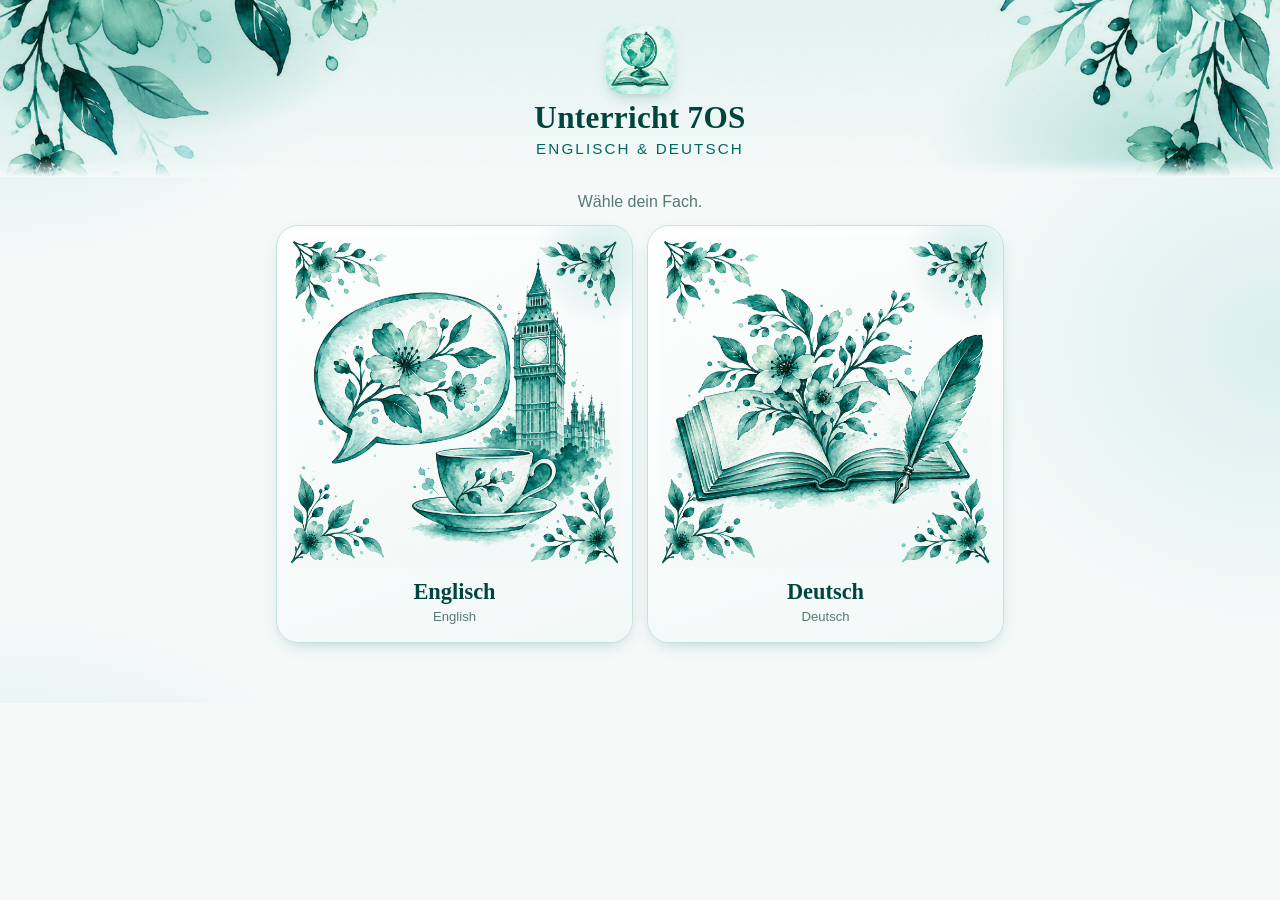
==== index.html @ 18c7cb32 "Add files via upload" ====
<!DOCTYPE html>
<html lang="de">
<head>
<meta charset="UTF-8">
<meta name="viewport" content="width=device-width, initial-scale=1, viewport-fit=cover">
<title>Unterricht 7OS</title>
<meta name="theme-color" content="#008E80">
<meta name="description" content="Unterrichtsmaterial für Englisch und Deutsch, Klasse 7 OS">
<meta name="apple-mobile-web-app-capable" content="yes">
<meta name="mobile-web-app-capable" content="yes">
<meta name="apple-mobile-web-app-title" content="Unterricht 7OS">
<meta name="apple-mobile-web-app-status-bar-style" content="default">
<link rel="manifest" href="manifest.json">
<link rel="icon" type="image/png" href="icons/favicon.png">
<link rel="apple-touch-icon" href="icons/apple-touch-icon.png">
<style>
:root{
  --accent:#00967C;
  --accent-dark:#01684f;
  --accent-deep:#014538;
  --accent-mid:#4fae95;
  --accent-light:#d7f0ea;
  --accent-pale:#eef8f4;
  --neutral:#5c6b66;
  --neutral-light:#e7ede9;
  --bg:#f7faf8;
  --card:#eef7f3;
  --card2:#e4f0ec;
  --ink:#1c2a26;
  --ink-soft:#5f7871;
  --good:#01684f;
  --border:#cfe6dc;
  --radius:14px;
  box-sizing:border-box;
  padding-top:env(safe-area-inset-top,0px);
  padding-bottom:env(safe-area-inset-bottom,0px);
}
*{box-sizing:border-box;}
html{scroll-padding-top:env(safe-area-inset-top,0px);}
body{
  margin:0;
  font-family:-apple-system,BlinkMacSystemFont,"Segoe UI",Roboto,Helvetica,Arial,sans-serif;
  background:var(--bg);
  color:var(--ink);
  min-height:100%;
}
header{
  padding:22px 18px 14px;
  text-align:center;
  border-bottom:1px solid var(--border);
}
header .headicon{margin-bottom:6px;}
header h1{
  margin:0 0 4px;
  font-size:1.5rem;
  letter-spacing:-0.01em;
  color:var(--accent-deep);
}
header p{
  margin:0;
  color:var(--ink-soft);
  font-size:0.92rem;
}
nav.tabs{
  display:flex;
  flex-wrap:wrap;
  gap:6px;
  padding:12px 14px;
  border-bottom:1px solid var(--border);
}
.tab-row-break{flex-basis:100%; height:10px;}
nav.tabs button{
  flex:0 0 auto;
  display:flex;
  align-items:center;
  gap:6px;
  border:1px solid var(--border);
  background:var(--card2);
  color:var(--ink);
  padding:8px 14px;
  border-radius:999px;
  font-size:0.85rem;
  font-weight:600;
  cursor:pointer;
  white-space:nowrap;
  transition:background .15s, color .15s;
}
nav.tabs button svg{stroke:var(--accent-dark); width:16px; height:16px; flex:0 0 auto;}
nav.tabs button.active{
  background:var(--accent);
  border-color:var(--accent);
  color:#fff;
}
nav.tabs button.active svg{stroke:#fff;}
main{
  max-width:760px;
  margin:0 auto;
  padding:20px 16px 60px;
}
section.panel{display:none;}
section.panel.active{display:block; animation:fade .25s ease;}
@keyframes fade{from{opacity:0; transform:translateY(4px);} to{opacity:1; transform:none;}}
.panel-head{display:flex; align-items:center; gap:10px; margin-bottom:4px;}
.panel-head svg{width:26px; height:26px; stroke:var(--accent); flex:0 0 auto;}
.panel-head img{width:38px; height:38px; object-fit:contain; flex:0 0 auto;}
h2.panel-title{
  font-size:1.2rem;
  margin:0;
  color:var(--accent-deep);
}
p.panel-sub{
  margin:6px 0 18px;
  color:var(--ink-soft);
  font-size:0.92rem;
}
.card{
  background:var(--card);
  border:1px solid var(--border);
  border-radius:var(--radius);
  padding:16px;
  margin-bottom:14px;
}

/* ---- Formeltrainer ---- */
.subtabs{display:flex; gap:8px; margin-bottom:16px;}
.subtabs button{
  flex:1;
  padding:10px;
  border-radius:10px;
  border:1px solid var(--border);
  background:var(--card2);
  color:var(--ink);
  font-weight:600;
  font-size:0.88rem;
  cursor:pointer;
}
.subtabs button.active{background:var(--accent-dark); border-color:var(--accent-dark); color:#fff;}
.formula-hidden{display:none;}
.step{margin-bottom:14px;}
.step label.step-label{
  display:block;
  font-weight:700;
  font-size:0.85rem;
  color:var(--accent-dark);
  margin-bottom:6px;
}
.step select, .step input[type=text]{
  width:100%;
  padding:10px;
  border-radius:8px;
  border:1px solid var(--border);
  background:var(--bg);
  color:var(--ink);
  font-size:0.92rem;
  margin-bottom:6px;
}
.preview{
  background:var(--accent-light);
  border:1px dashed var(--accent-mid);
  border-radius:10px;
  padding:14px;
  font-size:0.98rem;
  line-height:1.5;
  min-height:60px;
  color:var(--accent-deep);
}
.preview em{color:var(--ink-soft); font-style:italic;}
button.reset{
  margin-top:10px;
  padding:9px 16px;
  border-radius:8px;
  border:none;
  background:var(--accent);
  color:#fff;
  font-weight:600;
  cursor:pointer;
  font-size:0.85rem;
}

/* ---- Chat Simulator ---- */
.phone{
  background:var(--card2);
  border:1px solid var(--border);
  border-radius:16px;
  padding:12px;
  margin-bottom:18px;
}
.phone-title{font-weight:700; font-size:0.9rem; margin-bottom:10px; color:var(--accent-dark);}
.msg-row{display:flex; margin-bottom:8px;}
.msg-row.mine{justify-content:flex-end;}
.bubble{
  max-width:80%;
  padding:9px 12px;
  border-radius:14px;
  background:var(--bg);
  border:1px solid var(--border);
  font-size:0.85rem;
  cursor:pointer;
  position:relative;
  line-height:1.4;
}
.msg-row.mine .bubble{background:var(--accent-light); border-color:var(--accent-mid);}
.bubble .who{display:block; font-weight:700; font-size:0.75rem; margin-bottom:2px; color:var(--ink-soft);}
.bubble.flagged{border-color:var(--neutral); border-style:dashed;}
.bubble.flagged-good{border-color:var(--accent); border-width:2px;}
.tag-reveal{
  display:none;
  margin-top:6px;
  font-size:0.8rem;
  border-radius:8px;
  padding:8px 10px;
}
.tag-reveal.show{display:block;}
.tag-reveal.bad{background:var(--neutral-light); color:var(--neutral);}
.tag-reveal.good{background:var(--accent-pale); color:var(--accent-dark);}

/* ---- Streitfragen Checker ---- */
.sf-item{
  background:var(--card);
  border:1px solid var(--border);
  border-radius:10px;
  padding:12px 14px;
  margin-bottom:10px;
}
.sf-q{font-size:0.95rem; margin-bottom:8px;}
.sf-btns{display:flex; gap:8px;}
.sf-btns button{
  flex:1;
  padding:8px;
  border-radius:8px;
  border:1px solid var(--border);
  background:var(--card2);
  color:var(--ink);
  font-weight:700;
  font-size:0.88rem;
  cursor:pointer;
}
.sf-btns button.correct-good{background:var(--accent); color:#fff; border-color:var(--accent); font-weight:800;}
.sf-btns button.correct-bad{background:var(--accent-dark); color:#fff; border-color:var(--accent-dark); font-weight:800;}
.sf-explain{
  display:none;
  margin-top:8px;
  font-size:0.85rem;
  color:var(--ink-soft);
  border-top:1px dashed var(--border);
  padding-top:8px;
}
.sf-explain.show{display:block;}

/* ---- Sortierspiel ---- */
.pool{display:flex; flex-wrap:wrap; gap:8px; margin-bottom:16px;}
.chip{
  background:var(--card2);
  border:1px solid var(--border);
  border-radius:10px;
  padding:8px 12px;
  font-size:0.82rem;
  cursor:pointer;
  transition:transform .1s;
}
.chip:active{transform:scale(0.97);}
.chip.picked{outline:2px solid var(--accent);}
.bins{display:flex; gap:10px;}
.bin{
  flex:1;
  min-height:180px;
  border:2px dashed var(--border);
  border-radius:12px;
  padding:10px;
}
.bin h3{margin:0 0 8px; font-size:0.9rem; display:flex; align-items:center; gap:6px;}
.bin h3 svg{width:16px; height:16px;}
.bin.do{border-color:var(--accent);}
.bin.do h3 svg{stroke:var(--accent);}
.bin.dont{border-color:var(--neutral);}
.bin.t1{border-color:var(--accent);}
.bin.t1 h3 svg{stroke:var(--accent);}
.bin.t2{border-color:var(--accent-dark);}
.bin.t2 h3 svg{stroke:var(--accent-dark);}
.bin.dont h3 svg{stroke:var(--neutral);}
.bin .chip{width:100%; margin-bottom:6px; cursor:default;}
.bin .chip.right{background:var(--accent-pale); border-color:var(--accent);}
.bin .chip.wrong{background:var(--neutral-light); border-color:var(--neutral);}
.score{margin-top:14px; font-size:0.85rem; color:var(--ink-soft); text-align:center;}

/* ---- Selbstcheck ---- */
.check-item{
  display:flex;
  align-items:flex-start;
  gap:10px;
  background:var(--card);
  border:1px solid var(--border);
  border-radius:10px;
  padding:12px 14px;
  margin-bottom:8px;
  cursor:pointer;
}
.check-item input{margin-top:3px; width:18px; height:18px; accent-color:var(--accent);}
.check-item span{font-size:0.92rem;}

/* ---- Selbstcheck 3-stufig ---- */
.check3-item{
  background:var(--card);
  border:1px solid var(--border);
  border-radius:10px;
  padding:12px 14px;
  margin-bottom:10px;
}
.check3-text{font-size:0.9rem; margin-bottom:9px; line-height:1.4;}
.check3-btns{display:flex; gap:6px;}
.check3-btns button{
  flex:1;
  padding:8px 4px;
  border-radius:8px;
  border:1px solid var(--border);
  background:var(--card2);
  font-size:0.76rem;
  font-weight:600;
  cursor:pointer;
  color:var(--ink-soft);
}
.check3-btns button.sel-ja{background:var(--accent); border-color:var(--accent); color:#fff;}
.check3-btns button.sel-bisschen{background:var(--accent-mid); border-color:var(--accent-mid); color:#fff;}
.check3-btns button.sel-nein{background:var(--neutral); border-color:var(--neutral); color:#fff;}
.check3-reflect{margin-top:16px;}
.check3-reflect label{display:block; font-size:0.85rem; font-weight:600; color:var(--accent-dark); margin-bottom:6px;}
.check3-reflect textarea{
  width:100%; min-height:70px; padding:10px; border-radius:8px;
  border:1px solid var(--border); background:var(--bg); color:var(--ink);
  font-size:0.9rem; font-family:inherit; resize:vertical; margin-bottom:14px;
}

/* ---- Beispielthemen ---- */
.theme-item{
  display:flex;
  align-items:flex-start;
  gap:10px;
  background:var(--card);
  border:1px solid var(--border);
  border-radius:10px;
  padding:12px 14px;
  margin-bottom:10px;
}
.theme-num{
  flex:0 0 auto;
  width:26px; height:26px;
  border-radius:50%;
  background:var(--accent);
  color:#fff;
  font-size:0.8rem;
  font-weight:700;
  display:flex; align-items:center; justify-content:center;
}
.theme-text{font-size:0.92rem; line-height:1.4; padding-top:3px;}

/* ---- Hilfe beim Schreiben (Plan-Poster) ---- */
.plan-hero{
  width:100%;
  border-radius:12px;
  margin-bottom:18px;
  display:block;
}
.planstep-item{
  display:flex;
  align-items:flex-start;
  gap:12px;
  background:var(--card);
  border:1px solid var(--border);
  border-radius:10px;
  padding:12px 14px;
  margin-bottom:10px;
}
.planstep-num{
  flex:0 0 auto;
  width:30px; height:30px;
  border-radius:50%;
  background:var(--accent);
  color:#fff;
  font-size:0.9rem;
  font-weight:700;
  display:flex; align-items:center; justify-content:center;
}
.planstep-body h4{margin:0 0 3px; font-size:0.95rem; color:var(--accent-deep);}
.planstep-body p{margin:0; font-size:0.86rem; color:var(--ink-soft); line-height:1.4;}
.progressbar{
  height:8px;
  border-radius:5px;
  background:var(--border);
  overflow:hidden;
  margin:14px 0 6px;
}
.progressbar-fill{height:100%; background:var(--accent); width:0%; transition:width .2s;}
.progress-label{font-size:0.8rem; color:var(--ink-soft); text-align:center;}

/* ---- Startseite / Inhaltsverzeichnis ---- */
.start-grid{
  display:grid;
  grid-template-columns:1fr 1fr;
  gap:12px;
}
@media (max-width:420px){ .start-grid{grid-template-columns:1fr;} }
.start-card{
  background:var(--card);
  border:1px solid var(--border);
  border-radius:var(--radius);
  padding:18px 14px;
  text-align:center;
  cursor:pointer;
  transition:transform .12s, border-color .12s;
}
.start-card:active{transform:scale(0.97);}
.start-card:hover{border-color:var(--accent-mid);}
.start-card .icon-slot{
  width:56px;
  height:56px;
  margin:0 auto 10px;
  display:flex;
  align-items:center;
  justify-content:center;
}
.start-card .icon-slot svg{width:100%; height:100%; stroke:var(--accent-dark);}
.start-card .icon-slot img{width:100%; height:100%; object-fit:contain;}
.start-card h3{margin:0 0 4px; font-size:0.95rem; color:var(--accent-deep);}
.start-card p{margin:0; font-size:0.78rem; color:var(--ink-soft); line-height:1.35;}
.back-link{
  display:inline-flex;
  align-items:center;
  gap:5px;
  font-size:0.8rem;
  color:var(--ink-soft);
  background:none;
  border:none;
  cursor:pointer;
  padding:0 0 14px;
}
.back-link svg{width:14px; height:14px; stroke:var(--ink-soft);}

/* ---- Schritt für Schritt ---- */
.step-progress{
  display:flex;
  align-items:center;
  gap:10px;
  margin-bottom:16px;
}
.step-progress .bar{flex:1; height:8px; border-radius:5px; background:var(--border); overflow:hidden;}
.step-progress .bar-fill{height:100%; background:var(--accent); transition:width .2s;}
.step-progress .label{font-size:0.78rem; color:var(--ink-soft); white-space:nowrap;}
.step-card{
  background:var(--card);
  border:1px solid var(--border);
  border-radius:var(--radius);
  padding:18px 16px;
  margin-bottom:16px;
  min-height:120px;
}
.step-card h3{margin:0 0 10px; font-size:1.05rem; color:var(--accent-deep);}
.step-card .body-text{font-size:0.95rem; line-height:1.55;}
.step-card ul.rule-list{margin:0; padding-left:20px;}
.step-card ul.rule-list li{margin-bottom:6px; font-size:0.92rem;}
.step-card .reflect-q{margin-bottom:10px; font-size:0.9rem; color:var(--ink-soft);}
.step-card textarea{
  width:100%;
  min-height:90px;
  padding:10px;
  border-radius:8px;
  border:1px solid var(--border);
  background:var(--bg);
  color:var(--ink);
  font-size:0.92rem;
  font-family:inherit;
  resize:vertical;
  margin-top:6px;
}
.step-card .starters{
  display:flex; flex-wrap:wrap; gap:6px; margin:8px 0;
}
.step-card .starters span{
  background:var(--card2);
  border:1px solid var(--border);
  border-radius:8px;
  padding:5px 9px;
  font-size:0.78rem;
  color:var(--ink-soft);
}
.help-btn{
  display:inline-flex; align-items:center; gap:5px;
  margin-top:10px;
  padding:7px 12px;
  border-radius:8px;
  border:1px solid var(--accent-mid);
  background:var(--accent-pale);
  color:var(--accent-dark);
  font-weight:600;
  font-size:0.8rem;
  cursor:pointer;
}
.help-btn svg{width:14px; height:14px; stroke:var(--accent-dark);}
.help-box{
  display:none;
  margin-top:10px;
  background:var(--accent-light);
  border-radius:8px;
  padding:10px 12px;
  font-size:0.85rem;
  line-height:1.5;
}
.help-box.show{display:block;}
.help-box .ex{font-style:italic; color:var(--accent-deep); margin-top:6px;}
.checklist-step label{
  display:flex; align-items:center; gap:8px;
  font-size:0.9rem; margin-bottom:8px; cursor:pointer;
}
.checklist-step input{width:17px; height:17px; accent-color:var(--accent);}
.step-nav{display:flex; gap:10px;}
.postit-wrap{display:flex; justify-content:center; margin:18px 0 22px;}
.postit{
  position:relative;
  width:min(300px, 85%);
  aspect-ratio:1/1;
  background:url('img/legacy/postit.webp') center/contain no-repeat;
  padding:22% 22% 24% 14%;
  box-sizing:border-box;
  display:flex;
  flex-direction:column;
  justify-content:center;
  align-items:center;
  text-align:center;
  gap:18px;
}
.postit .ka-item + .ka-item{padding-top:14px; border-top:1px solid rgba(1,69,56,0.18);}
.postit .ka-date{display:block; font-weight:800; font-size:1.02rem; color:#014538; letter-spacing:0.2px;}
.postit .ka-topic{display:block; font-size:0.92rem; color:#1c2a26; margin-top:3px;}
.ka-btn{
  display:block;
  width:100%;
  padding:13px;
  border-radius:10px;
  border:1px solid var(--accent);
  background:var(--accent);
  color:#fff;
  font-weight:700;
  font-size:0.95rem;
  cursor:pointer;
  font-family:inherit;
}
.ka-btn:hover{opacity:0.92;}
.step-nav button{
  flex:1;
  padding:11px;
  border-radius:10px;
  border:1px solid var(--border);
  background:var(--card2);
  font-weight:600;
  font-size:0.88rem;
  cursor:pointer;
}
.step-nav button.primary{background:var(--accent); border-color:var(--accent); color:#fff;}
.step-nav button:disabled{opacity:0.4; cursor:default;}
.worksheet-summary{
  background:var(--accent-pale);
  border:1px dashed var(--accent-mid);
  border-radius:10px;
  padding:14px;
  font-size:0.92rem;
  line-height:1.6;
  margin-bottom:8px;
}
.worksheet-summary .ws-label{font-weight:700; color:var(--accent-dark); font-size:0.78rem; display:block; margin:10px 0 2px;}
.worksheet-summary .ws-label:first-child{margin-top:0;}

/* ---- Konnektoren-Übung ---- */
.conn-item{
  background:var(--card2);
  border:1px solid var(--border);
  border-radius:10px;
  padding:12px 14px;
  margin-bottom:10px;
}
.conn-sentence{font-size:0.92rem; margin-bottom:8px; line-height:1.5;}
.conn-gap{
  display:inline-block;
  min-width:36px;
  border-bottom:2px solid var(--accent-mid);
  text-align:center;
  color:var(--ink-soft);
}
.conn-options{display:flex; gap:8px; flex-wrap:wrap;}
.conn-options button{
  padding:7px 12px;
  border-radius:8px;
  border:1px solid var(--border);
  background:var(--bg);
  color:var(--ink);
  font-weight:700;
  font-size:0.88rem;
  cursor:pointer;
}
.conn-options button.correct{background:var(--accent); border-color:var(--accent); color:#fff; font-weight:800;}
.conn-options button.wrong{background:var(--accent-dark); border-color:var(--accent-dark); color:#fff; font-weight:800;}

/* ---- Kommasetzungs-Übung ---- */
.comma-item{
  background:var(--card2);
  border:1px solid var(--border);
  border-radius:10px;
  padding:12px 14px;
  margin-bottom:10px;
}
.comma-sentence{font-size:0.94rem; line-height:2;}
.comma-gap{
  display:inline-block;
  width:22px;
  height:22px;
  line-height:20px;
  border-radius:50%;
  border:1px solid var(--accent-mid);
  background:var(--bg);
  color:var(--accent-mid);
  font-size:0.75rem;
  cursor:pointer;
  margin:0 2px;
}
.comma-gap.correct{background:var(--accent); border-color:var(--accent); color:#fff; font-weight:700;}
.comma-gap.wrong{background:var(--neutral-light); border-color:var(--neutral); color:var(--neutral);}

/* ---- Deko-Bilder ---- */
.header-floral{
  position:absolute;
  top:-6px;
  right:-6px;
  width:100px;
  height:auto;
  opacity:0.9;
  pointer-events:none;
}
header{position:relative; overflow:visible;}
.corner-floral{
  position:absolute;
  width:85px;
  height:auto;
  opacity:0.85;
  pointer-events:none;
  z-index:0;
}
.corner-floral.bl{bottom:-10px; left:-10px;}
#start{position:relative;}
.flourish-center{
  display:block;
  width:110px;
  height:auto;
  margin:14px auto 4px;
  opacity:0.9;
}
.step-image{
  display:block;
  max-width:100%;
  width:auto;
  max-height:220px;
  margin:10px auto 14px;
  border-radius:8px;
}

/* ================= Aquarell-Design (Schulfarbe #008E80) ================= */
:root{
  --accent:#008E80; --accent-dark:#00695F; --accent-deep:#00443E; --accent-mid:#4DB3A8;
  --accent-light:#CFEBE7; --accent-pale:#EDF7F5; --neutral:#5a706b; --neutral-light:#e3eeeb;
  --bg:#F5FAF9; --card:#EDF7F5; --card2:#E2F1EE; --ink:#1B2B28; --ink-soft:#587873; --border:#C5E3DE;
  --good:#00695F; --radius:18px;
  --serif:"Iowan Old Style","Palatino Linotype",Palatino,"Book Antiqua",Georgia,serif;
}
html{background:var(--bg);}
body{
  background:
    radial-gradient(520px 380px at 0% 0%, rgba(0,142,128,.16), transparent 70%),
    radial-gradient(480px 420px at 100% 38%, rgba(77,179,168,.16), transparent 70%),
    radial-gradient(560px 420px at 0% 100%, rgba(0,142,128,.14), transparent 70%),
    var(--bg);
  background-attachment:fixed;
  -webkit-tap-highlight-color:transparent;
}
h1,h2.panel-title,.start-card h3,.tile h3,.section-label{font-family:var(--serif);}

/* ---- Kopf ---- */
header.site-head{
  position:relative; overflow:hidden; cursor:pointer; text-align:center;
  padding:calc(26px + env(safe-area-inset-top,0px)) 18px 20px; border-bottom:none;
  background:
    radial-gradient(300px 150px at 12% 20%, rgba(0,142,128,.30), transparent 70%),
    radial-gradient(320px 170px at 90% 80%, rgba(77,179,168,.32), transparent 70%),
    linear-gradient(180deg,#e3f3f0,rgba(245,250,249,0));
}
header.site-head::after{ /* weicher Aquarell-Auslauf */
  content:""; position:absolute; left:0; right:0; bottom:0; height:18px;
  background:linear-gradient(180deg,transparent,var(--bg)); pointer-events:none;
}
.head-img{position:absolute; inset:0; width:100%; height:100%; object-fit:cover; mix-blend-mode:multiply; pointer-events:none;}
.head-inner{position:relative; z-index:1;}
.head-bloom{width:68px; height:68px; display:block; margin:0 auto 6px; border-radius:16px; box-shadow:0 6px 16px -8px rgba(0,100,90,.5);}
header.site-head h1{font-size:1.95rem; font-weight:600; letter-spacing:.01em; color:var(--accent-deep); margin:0;}
header.site-head p{margin:4px 0 0; font-size:.95rem; color:var(--accent-dark); letter-spacing:.14em; text-transform:uppercase;}
header.site-head:focus-visible, .tile:focus-visible{outline:3px solid var(--accent-mid); outline-offset:3px;}

main{padding-top:10px;}
p.panel-sub.center{text-align:center; font-size:1rem; margin-bottom:14px;}
h2.panel-title{font-size:1.45rem; font-weight:600; line-height:1.2;}
.section-label{margin:26px 0 10px; font-size:1.05rem; color:var(--accent-dark); font-weight:600;
  display:flex; align-items:center; gap:10px;}
.section-label::after{content:""; flex:1; height:1px; background:linear-gradient(90deg,var(--border),transparent);}

/* ---- Kacheln ---- */
.tile-grid{display:grid; gap:14px;}
.tile-grid.two{grid-template-columns:1fr 1fr;}
.tile-grid.one{grid-template-columns:1fr;}
.tile{
  position:relative; cursor:pointer; user-select:none;
  background:linear-gradient(160deg,#ffffff 0%,#f1f9f7 100%);
  border:1px solid var(--border); border-radius:22px; padding:12px 12px 16px;
  box-shadow:0 1px 0 #fff inset, 0 6px 18px -8px rgba(0,100,90,.35);
  transition:transform .15s, box-shadow .15s, border-color .15s;
  overflow:hidden;
}
.tile::before{ /* Aquarell-Hauch in der Ecke */
  content:""; position:absolute; right:-40px; top:-40px; width:140px; height:140px; border-radius:50%;
  background:radial-gradient(circle,rgba(0,142,128,.16),transparent 70%); pointer-events:none;
}
.tile:hover{border-color:var(--accent-mid); box-shadow:0 10px 24px -10px rgba(0,100,90,.45);}
.tile:active{transform:scale(.975);}
.tile-art{position:relative; width:100%; aspect-ratio:1/1; display:grid; place-items:center;}
.tile-art .fb{width:62%; height:62%; color:var(--accent);}
.tile:nth-child(2n) .tile-art .fb{color:var(--accent-dark);}
.tile-art img{position:absolute; inset:0; width:100%; height:100%; object-fit:contain; background:#fff; mix-blend-mode:multiply; border-radius:14px;}
.tile-art.ok .fb{visibility:hidden;}
.tile h3{margin:10px 0 2px; font-size:1.15rem; font-weight:600; color:var(--accent-deep); text-align:center; line-height:1.2;}
.tile p{margin:0; font-size:.82rem; color:var(--ink-soft); text-align:center; line-height:1.35;}
.tile.big h3{font-size:1.4rem;}
.tile.wide{display:grid; grid-template-columns:104px 1fr; align-items:center; gap:14px; padding:10px 16px 10px 10px;}
.tile.wide .tile-art{width:104px;}
.tile.wide .tile-text h3{text-align:left; margin:0 0 3px; font-size:1.08rem;}
.tile.wide .tile-text p{text-align:left;}
.tile.wide.small{grid-template-columns:72px 1fr;} .tile.wide.small .tile-art{width:72px;}
.tile.wide.small .tile-text h3{font-size:.98rem;}
.badge{position:absolute; top:12px; right:12px; background:var(--accent-light); color:var(--accent-dark); font-size:.7rem; font-weight:700;
  padding:3px 9px; border-radius:999px; letter-spacing:.04em; text-transform:uppercase;}

/* ---- Karten & Hinweise ---- */
.note-card{background:linear-gradient(160deg,#fff,var(--accent-pale)); border:1px dashed var(--accent-mid); border-radius:var(--radius);
  padding:18px; color:var(--accent-dark); text-align:center; line-height:1.5;}
.card,.step-card{border-radius:18px; background:linear-gradient(160deg,#fff,#f3faf8);}
.back-link{border-radius:999px;}
.toast{position:fixed; left:50%; bottom:calc(24px + env(safe-area-inset-bottom,0px)); transform:translate(-50%,20px); opacity:0; pointer-events:none;
  background:var(--accent-deep); color:#fff; padding:11px 18px; border-radius:999px; font-size:.9rem; transition:.25s; max-width:90vw; text-align:center; z-index:50;}
.toast.show{opacity:1; transform:translate(-50%,0);}
.ka-btn.small{width:auto; display:inline-block; padding:9px 18px; margin-top:8px;}
.install-box{margin-top:26px; padding:14px 16px; border-radius:16px; background:rgba(255,255,255,.7); border:1px solid var(--border);
  text-align:center; font-size:.9rem; color:var(--ink-soft); line-height:1.5;}
.install-box p{margin:0;}

/* ---- Bild-Slots mit Text-Alternative ---- */
.art-slot img{display:block; width:100%; height:auto; border-radius:16px; box-shadow:0 8px 24px -12px rgba(0,100,90,.45); background:#fff;}
.art-slot.ok .fb{display:none;}

/* ---- Zeitstrahl (Alternative, solange kein Bild da ist) ---- */
.timeline{list-style:none; margin:0; padding:0; position:relative;}
.timeline::before{content:""; position:absolute; left:76px; top:10px; bottom:10px; width:3px; border-radius:3px;
  background:linear-gradient(180deg,var(--accent-mid),var(--accent),var(--accent-mid)); opacity:.55;}
.timeline li{display:grid; grid-template-columns:62px 1fr; gap:36px; align-items:start; padding:10px 0; position:relative;}
.timeline li::before{content:""; position:absolute; left:70px; top:19px; width:15px; height:15px; border-radius:50%; background:#fff; border:3px solid var(--accent);}
.tl-date{display:flex; flex-direction:column; text-align:right; line-height:1.15;}
.tl-date b{font-family:var(--serif); font-size:1.08rem; color:var(--accent-deep);}
.tl-date i{font-style:normal; font-size:.75rem; color:var(--ink-soft);}
.tl-what{background:linear-gradient(160deg,#fff,#f1f9f7); border:1px solid var(--border); border-radius:14px; padding:10px 14px; font-size:.95rem; line-height:1.4; color:var(--ink);}
.tl-what small{display:block; margin-top:3px; color:var(--ink-soft); font-size:.8rem;}
.timeline li.off .tl-what{background:var(--neutral-light); color:var(--neutral);}
.timeline li.off::before{border-color:var(--neutral);}
.timeline li.ka .tl-what{background:var(--accent); border-color:var(--accent); color:#fff; font-weight:700;}
.timeline li.ka .tl-what small{color:#e6f6f3; font-weight:400;}
.timeline li.ka::before{background:var(--accent-deep); border-color:var(--accent-deep);}

/* ---- Alte Tool-Kacheln im neuen Look ---- */
.start-grid{gap:12px;}
.start-card{border-radius:20px; background:linear-gradient(160deg,#fff,#f1f9f7); box-shadow:0 6px 16px -10px rgba(0,100,90,.4);}
.start-card h3{font-weight:600;}
@media (max-width:360px){ .tile.wide{grid-template-columns:84px 1fr;} .tile.wide .tile-art{width:84px;} }
@media (min-width:720px){ .tile-grid.one{grid-template-columns:1fr 1fr;} }
@media (prefers-reduced-motion:reduce){ *{transition:none !important; animation:none !important;} }


/* ---- Übungs-Quiz ---- */
.tile-art.glyph .fb{width:auto;height:auto;color:var(--accent-dark)}
.tile-art.glyph{display:grid;place-items:center;background:linear-gradient(160deg,#fff,var(--accent-light));border-radius:14px;color:var(--accent-dark);font-family:var(--serif);font-weight:600;font-size:1.45rem;letter-spacing:.04em;}
.quiz{margin-top:6px;}
.q-prog{display:flex;align-items:center;gap:10px;font-size:.85rem;color:var(--ink-soft);margin-bottom:12px;}
.q-bar{flex:1;height:8px;border-radius:99px;background:var(--accent-light);overflow:hidden;}
.q-bar i{display:block;height:100%;background:linear-gradient(90deg,var(--accent-mid),var(--accent));border-radius:99px;transition:width .3s;}
.q-opts{display:grid;gap:10px;}
.q-opt{font:inherit;font-family:var(--serif);font-size:1.12rem;line-height:1.45;text-align:left;width:100%;padding:14px 16px;border-radius:16px;
  border:1.5px solid var(--border);background:linear-gradient(160deg,#fff,#f1f9f7);color:var(--ink);cursor:pointer;transition:transform .12s,border-color .12s,background .12s;}
.q-opt:active{transform:scale(.985);}
.q-opt:hover{border-color:var(--accent-mid);}
.q-opt:disabled{cursor:default;}
.q-opt.right{border-color:var(--accent);background:#d6f0ea;}
.q-opt.wrong{border-color:#c0584c;background:#fbe4e0;}
.q-opt.dim{opacity:.55;}
.q-fb{margin-top:14px;padding:14px 16px;border-radius:16px;background:#fff;border:1px solid var(--border);line-height:1.5;color:var(--ink);}
.q-fb b{display:block;margin-bottom:4px;font-family:var(--serif);font-size:1.05rem;}
.q-fb.ok b{color:var(--accent-dark);} .q-fb.no b{color:#a8433a;}
.q-next{margin-top:14px;}
.q-end{text-align:center;padding:26px 16px;border-radius:20px;background:linear-gradient(160deg,#fff,var(--accent-pale));border:1px solid var(--border);}
.q-end h3{font-family:var(--serif);font-size:1.5rem;margin:0 0 6px;color:var(--accent-deep);}
.q-end p{margin:0 0 14px;color:var(--ink-soft);}

/* ---- Teile erkennen ---- */
.teil{margin-bottom:12px;padding:14px;border-radius:18px;background:linear-gradient(160deg,#fff,#f1f9f7);border:1.5px solid var(--border);}
.teil h4{margin:0 0 8px;font-family:var(--serif);font-size:.95rem;color:var(--accent-dark);font-weight:600;}
.t-words{display:flex;flex-wrap:wrap;gap:6px;margin-bottom:10px;}
.t-w{font:inherit;font-family:var(--serif);font-size:1.15rem;padding:6px 10px;border-radius:12px;border:1.5px solid var(--border);background:#fff;color:var(--ink);cursor:pointer;}
.t-w.sel{background:var(--accent-light);border-color:var(--accent);}
.t-w.good{background:#d6f0ea;border-color:var(--accent);}
.t-w.bad{background:#fbe4e0;border-color:#c0584c;}
.t-w.show{box-shadow:0 0 0 3px var(--accent-mid);}
.t-type{display:grid;grid-template-columns:1fr 1fr;gap:8px;}
.t-t{font:inherit;font-size:.95rem;font-weight:600;padding:10px;border-radius:12px;border:1.5px solid var(--border);background:#fff;color:var(--accent-deep);cursor:pointer;}
.t-t.sel{background:var(--accent);border-color:var(--accent);color:#fff;}
.t-t.good{background:#d6f0ea;border-color:var(--accent);color:var(--accent-deep);}
.t-t.bad{background:#fbe4e0;border-color:#c0584c;color:#7a2d26;}
.t-hint{font-size:.85rem;color:var(--ink-soft);margin:0 0 10px;}
.t-check:disabled{opacity:.5;}

.ka-info{margin:0;padding-left:20px;line-height:1.7;color:var(--ink);}
.art-slot img.ka-page{margin-bottom:14px;}
[data-file]{cursor:pointer;}
</style>
<link rel="stylesheet" href="cl.css">
</head>
<body>

<svg width="0" height="0" style="position:absolute" aria-hidden="true">
  <defs>
    <radialGradient id="pg" cx="50%" cy="85%" r="85%"><stop offset="0" stop-color="#008E80" stop-opacity=".95"/><stop offset="1" stop-color="#4DB3A8" stop-opacity=".30"/></radialGradient>
    <g id="blossom">
      <g fill="url(#pg)" stroke="#00695F" stroke-opacity=".45" stroke-width=".8">
        <ellipse cx="50" cy="26" rx="12" ry="19"/>
        <ellipse cx="50" cy="26" rx="12" ry="19" transform="rotate(60 50 50)"/>
        <ellipse cx="50" cy="26" rx="12" ry="19" transform="rotate(120 50 50)"/>
        <ellipse cx="50" cy="26" rx="12" ry="19" transform="rotate(180 50 50)"/>
        <ellipse cx="50" cy="26" rx="12" ry="19" transform="rotate(240 50 50)"/>
        <ellipse cx="50" cy="26" rx="12" ry="19" transform="rotate(300 50 50)"/>
      </g>
      <circle cx="50" cy="50" r="7.5" fill="#fbfbef"/>
      <circle cx="50" cy="50" r="3.6" fill="#00695F"/>
    </g>
  </defs>
</svg>

<header class="site-head" data-goto="start" role="button" tabindex="0" aria-label="Zur Startseite">
  <img class="head-img" src="img/header-bluetenrand.png" alt="" onerror="this.remove()">
  <div class="head-inner">
    <img class="head-bloom" src="icons/header-globus.png" alt="" width="72" height="72">
    <h1>Unterricht 7OS</h1>
    <p>Englisch &amp; Deutsch</p>
  </div>
</header>

<main>
<section class="panel active" id="start">
  <p class="panel-sub center">Wähle dein Fach.</p>
  <div class="tile-grid two">
    <div class="tile big" role="button" tabindex="0" data-goto="englisch"><div class="tile-art"><svg class="fb" viewBox="0 0 100 100" aria-hidden="true"><use href="#blossom"/></svg><img src="img/kachel-englisch.png" alt="" loading="lazy" onload="this.parentNode.classList.add('ok')" onerror="this.remove()"></div><div class="tile-text"><h3>Englisch</h3><p>English</p></div></div>
    <div class="tile big" role="button" tabindex="0" data-goto="deutsch"><div class="tile-art"><svg class="fb" viewBox="0 0 100 100" aria-hidden="true"><use href="#blossom"/></svg><img src="img/kachel-deutsch.png" alt="" loading="lazy" onload="this.parentNode.classList.add('ok')" onerror="this.remove()"></div><div class="tile-text"><h3>Deutsch</h3><p>Deutsch</p></div></div>
  </div>
  <div class="install-box" id="installBox" hidden>
    <p id="installText"></p>
    <button class="ka-btn small" id="installBtn" hidden>Als App installieren</button>
  </div>
</section>
<section class="panel" id="englisch">
  <button class="back-link" data-goto="start"><svg viewBox="0 0 24 24" fill="none" stroke="currentColor" stroke-width="2" stroke-linecap="round" stroke-linejoin="round"><path d="M15 18l-6-6 6-6"/></svg>Startseite</button>
  <div class="panel-head"><h2 class="panel-title">Englisch</h2></div>
  <p class="panel-sub">Choose a topic.</p>
  <div class="tile-grid one">
    <div class="tile wide" role="button" tabindex="0" data-goto="ablauf-en"><div class="tile-art"><svg class="fb" viewBox="0 0 100 100" aria-hidden="true"><use href="#blossom"/></svg><img src="img/kachel-ablauf-englisch.png" alt="" loading="lazy" onload="this.parentNode.classList.add('ok')" onerror="this.remove()"></div><div class="tile-text"><h3>The next school weeks</h3><p>29.10. to 19.11.2026</p></div></div>
    <div class="tile wide" role="button" tabindex="0" data-goto="vt-home"><div class="tile-art glyph"><span class="fb">Abc</span><img src="img/kachel-vocab-trainer.png" alt="" loading="lazy" onload="this.parentNode.classList.add('ok')" onerror="this.remove()"></div><div class="tile-text"><h3>Vocabulary Trainer</h3><p>Practise the words of every lesson</p></div></div>
    <div class="tile wide" role="button" tabindex="0" data-goto="gp-home"><div class="tile-art glyph"><span class="fb">✎</span><img src="img/kachel-cl-grammar-practice.png" alt="" loading="lazy" onload="this.parentNode.classList.add('ok')" onerror="this.remove()"></div><div class="tile-text"><h3>Grammar Practice</h3><p>Practise the grammar of every lesson</p></div></div>
  </div>
  <p class="panel-sub" style="margin-top:18px">Chapters</p>
  <div class="tile-grid one">
    <div class="tile wide" role="button" tabindex="0" data-goto="il-home"><div class="tile-art glyph"><span class="fb">LDN</span><img src="img/kachel-il-london.png" alt="" loading="lazy" onload="this.parentNode.classList.add('ok')" onerror="this.remove()"></div><div class="tile-text"><h3>I Love London</h3><p>Our London guide</p></div></div>
    <div class="tile wide" role="button" tabindex="0" data-goto="cl-home"><div class="tile-art glyph"><span class="fb">CL</span><img src="img/kachel-country-life.png" alt="" loading="lazy" onload="this.parentNode.classList.add('ok')" onerror="this.remove()"></div><div class="tile-text"><h3>Country Life</h3><p>Chapter 2 · starts on 19.11.2026</p></div></div>
  </div>
  <p class="panel-sub" style="margin-top:18px">Tests und Klassenarbeiten</p>
  <div class="tile-grid one">
    <div class="tile wide" role="button" tabindex="0" data-goto="ka-en"><div class="tile-art"><svg class="fb" viewBox="0 0 100 100" aria-hidden="true"><use href="#blossom"/></svg><img src="img/kachel-klassenarbeit-englisch.png" alt="" loading="lazy" onload="this.parentNode.classList.add('ok')" onerror="this.remove()"></div><div class="tile-text"><h3>Class test “I Love London”</h3><p>Information, practice listening and practice test</p></div></div>
  </div>
</section>
<section class="panel" id="ablauf-en">
  <button class="back-link" data-goto="englisch"><svg viewBox="0 0 24 24" fill="none" stroke="currentColor" stroke-width="2" stroke-linecap="round" stroke-linejoin="round"><path d="M15 18l-6-6 6-6"/></svg>Englisch</button>
  <div class="panel-head"><h2 class="panel-title">The next school weeks</h2></div>
  <p class="panel-sub">29.10.2026 to 19.11.2026</p>
  <div class="date-alert" role="alert"><b>Important!</b> The class test date has changed: the class test &quot;I Love London&quot; will now take place on <b>19.11.2026</b>!</div>
  <ol class="timeline">
    <li class=""><span class="tl-date"><b>29.10.</b><i>Thu</i></span><span class="tl-what">Writing course, steps 1–5</span></li>
    <li class=""><span class="tl-date"><b>05.11.</b><i>Thu</i></span><span class="tl-what">Writing course, steps 6–8<small>Class test: how it works, points and help cards · practice test</small></span></li>
    <li class=""><span class="tl-date"><b>12.11.</b><i>Thu</i></span><span class="tl-what">Short repetition for your class test + new chapter</span></li>
    <li class="ka"><span class="tl-date"><b>19.11.</b><i>Thu</i></span><span class="tl-what">(Short lessons) Class test “I Love London”</span></li>
  </ol>
</section>
<section class="panel" id="deutsch">
  <button class="back-link" data-goto="start"><svg viewBox="0 0 24 24" fill="none" stroke="currentColor" stroke-width="2" stroke-linecap="round" stroke-linejoin="round"><path d="M15 18l-6-6 6-6"/></svg>Startseite</button>
  <div class="panel-head"><h2 class="panel-title">Deutsch</h2></div>
  <p class="panel-sub">Was steht in den nächsten Wochen an?</p>
  <div class="tile-grid one">
    <div class="tile wide" role="button" tabindex="0" data-goto="ablauf"><div class="tile-art"><svg class="fb" viewBox="0 0 100 100" aria-hidden="true"><use href="#blossom"/></svg><img src="img/kachel-ablauf.png" alt="" loading="lazy" onload="this.parentNode.classList.add('ok')" onerror="this.remove()"></div><div class="tile-text"><h3>Ablauf der nächsten Schulwochen</h3><p>Termine vom 11.11. bis 02.12.2026</p></div></div>
    <div class="tile wide" role="button" tabindex="0" data-goto="zeichensetzung"><div class="tile-art"><svg class="fb" viewBox="0 0 100 100" aria-hidden="true"><use href="#blossom"/></svg><img src="img/kachel-zeichensetzung.png" alt="" loading="lazy" onload="this.parentNode.classList.add('ok')" onerror="this.remove()"></div><div class="tile-text"><h3>Zeichensetzung (ab dem 04.11.2026)</h3><p>Erklärungen und Übungen für die Klassenarbeit</p></div></div>
  </div>
  <h3 class="section-label">Weitere Inhalte</h3>
  <div class="tile-grid one">
    <div class="tile wide small" role="button" tabindex="0" data-goto="klartext"><div class="tile-art"><svg class="fb" viewBox="0 0 100 100" aria-hidden="true"><use href="#blossom"/></svg><img src="img/kachel-klartext.png" alt="" loading="lazy" onload="this.parentNode.classList.add('ok')" onerror="this.remove()"></div><div class="tile-text"><h3>Klartext statt Krawall</h3><p>Übungstools zu Meinung, Gegenargument &amp; fairer Diskussion</p></div></div>
    <div class="tile wide small" role="button" tabindex="0" data-goto="klassenarbeiten"><div class="tile-art"><svg class="fb" viewBox="0 0 100 100" aria-hidden="true"><use href="#blossom"/></svg><img src="img/kachel-klassenarbeiten.png" alt="" loading="lazy" onload="this.parentNode.classList.add('ok')" onerror="this.remove()"></div><div class="tile-text"><h3>Klassenarbeiten und komplexe Leistung</h3><p>Termine und Themen im Überblick</p></div></div>
  </div>
</section>
<section class="panel" id="ablauf">
  <button class="back-link" data-goto="deutsch"><svg viewBox="0 0 24 24" fill="none" stroke="currentColor" stroke-width="2" stroke-linecap="round" stroke-linejoin="round"><path d="M15 18l-6-6 6-6"/></svg>Deutsch</button>
  <div class="panel-head"><h2 class="panel-title">Ablauf der nächsten Schulwochen</h2></div>
  <p class="panel-sub">11.11.2026 bis 02.12.2026</p>
  <ol class="timeline">
    <li class=""><span class="tl-date"><b>11.11.</b><i>Mi</i></span><span class="tl-what">Verbesserung der Aufgaben<small>Zweigliedrige Sätze: Erklärung + Übungen</small></span></li>
    <li class="off"><span class="tl-date"><b>18.11.</b><i>Mi</i></span><span class="tl-what">Buß- und Bettag – keine Schule</span></li>
    <li class=""><span class="tl-date"><b>25.11.</b><i>Mi</i></span><span class="tl-what">Verbesserung zweigliedrige Sätze<small>Weitere Übungen für die Klassenarbeit</small></span></li>
    <li class="ka"><span class="tl-date"><b>02.12.</b><i>Mi</i></span><span class="tl-what">Klassenarbeit Zeichensetzung</span></li>
  </ol>
</section>
<section class="panel" id="ballade">
  <button class="back-link" data-goto="deutsch"><svg viewBox="0 0 24 24" fill="none" stroke="currentColor" stroke-width="2" stroke-linecap="round" stroke-linejoin="round"><path d="M15 18l-6-6 6-6"/></svg>Deutsch</button>
  <div class="panel-head"><h2 class="panel-title">Balladenvortrag am 28.10.2026</h2></div>
  <p class="panel-sub">So wird dein Vortrag bewertet.</p>
  <div class="art-slot" id="bogen-slot">
    <img src="img/bewertungsbogen.png" alt="Bewertungsbogen für den Balladenvortrag" onload="this.parentNode.classList.add('ok')" onerror="this.remove()">
    <div class="note-card fb">Der Bewertungsbogen wird noch eingestellt.</div>
  </div>
</section>
<section class="panel" id="zeichensetzung">
  <button class="back-link" data-goto="deutsch"><svg viewBox="0 0 24 24" fill="none" stroke="currentColor" stroke-width="2" stroke-linecap="round" stroke-linejoin="round"><path d="M15 18l-6-6 6-6"/></svg>Deutsch</button>
  <div class="panel-head"><h2 class="panel-title">Zeichensetzung</h2></div>
  <p class="panel-sub">Unterricht ab dem 04.11.2026 · Klassenarbeit am 02.12.2026<br>(Inhalte aus den Unterrichtsstunden 04.11., 11.11. und 25.11.)</p>
  <div class="tile-grid two">
    <div class="tile wide" style="grid-column:1 / -1" role="button" tabindex="0" data-goto="zs-start"><div class="tile-art"><svg class="fb" viewBox="0 0 100 100" aria-hidden="true"><use href="#blossom"/></svg><img src="img/kachel-start.png" alt="" loading="lazy" onload="this.parentNode.classList.add('ok')" onerror="this.remove()"></div><div class="tile-text"><h3>Start</h3><p>Die Einstiege in die Stunden am 11.11. und 25.11.</p></div></div>
    <div class="tile " role="button" tabindex="0" data-goto="erklaerungen"><div class="tile-art"><svg class="fb" viewBox="0 0 100 100" aria-hidden="true"><use href="#blossom"/></svg><img src="img/kachel-erklaerungen.png" alt="" loading="lazy" onload="this.parentNode.classList.add('ok')" onerror="this.remove()"></div><div class="tile-text"><h3>Erklärungen</h3><p>zu den Inhalten der Klassenarbeit</p></div></div>
    <div class="tile " role="button" tabindex="0" data-goto="uebungen"><div class="tile-art"><svg class="fb" viewBox="0 0 100 100" aria-hidden="true"><use href="#blossom"/></svg><img src="img/kachel-uebungen.png" alt="" loading="lazy" onload="this.parentNode.classList.add('ok')" onerror="this.remove()"></div><div class="tile-text"><h3>Übungen</h3><p>mit neuen Sätzen üben</p></div></div>
  </div>
  <div class="toast" id="toast" role="status" aria-live="polite"></div>
</section>
<section class="panel" id="zs-start">
  <button class="back-link" data-goto="zeichensetzung"><svg viewBox="0 0 24 24" fill="none" stroke="currentColor" stroke-width="2" stroke-linecap="round" stroke-linejoin="round"><path d="M15 18l-6-6 6-6"/></svg>Zeichensetzung</button>
  <div class="panel-head"><h2 class="panel-title">Start</h2></div>
  <p class="panel-sub">Der Einstieg in die Stunde.</p>
  <h3 class="panel-title" style="font-size:1.15rem;margin:6px 0 10px">Mittwoch, 11.11.2026</h3>
  <div class="art-slot" id="start-1111-slot">
    <img src="img/start-11-11.png" alt="Einstieg 11.11.: Sechs Sätze ohne Satzzeichen, bei denen die fehlenden Zeichen gesetzt werden" onload="this.parentNode.classList.add('ok')" onerror="this.remove()">
    <div class="note-card fb">Der Einstieg für den 11.11. wird noch eingestellt.</div>
  </div>
  <h3 class="panel-title" style="font-size:1.15rem;margin:22px 0 10px">Mittwoch, 25.11.2026</h3>
  <div class="art-slot" id="start-2511-slot">
    <img src="img/start-25-11.png" alt="Einstieg 25.11." onload="this.parentNode.classList.add('ok')" onerror="this.remove()">
    <div class="note-card fb">Der Einstieg für den 25.11. wird noch eingestellt.</div>
  </div>
  <h3 class="section-label">Lösungen</h3>
  <div class="tile-grid one">
    <div class="tile wide small" role="button" tabindex="0" data-file="files/loesungen-uebungen-zeichensetzung.pdf"><div class="tile-art glyph"><span class="fb">✓</span></div><div class="tile-text"><h3>Lösungen zu den Übungen</h3><p>Zum Öffnen antippen (PDF)</p></div></div>
  </div>
  <div class="toast" role="status" aria-live="polite"></div>
</section>
<section class="panel" id="erklaerungen">
  <button class="back-link" data-goto="zeichensetzung"><svg viewBox="0 0 24 24" fill="none" stroke="currentColor" stroke-width="2" stroke-linecap="round" stroke-linejoin="round"><path d="M15 18l-6-6 6-6"/></svg>Zeichensetzung</button>
  <div class="panel-head"><h2 class="panel-title">Erklärungen</h2></div>
  <p class="panel-sub">Tippe auf ein Thema.</p>
  <div class="tile-grid one">
    <div class="tile wide small" role="button" tabindex="0" data-goto="erk-rede"><div class="tile-art"><svg class="fb" viewBox="0 0 100 100" aria-hidden="true"><use href="#blossom"/></svg><img src="img/kachel-woertliche-rede.png" alt="" loading="lazy" onload="this.parentNode.classList.add('ok')" onerror="this.remove()"></div><div class="tile-text"><h3>Wörtliche Rede</h3><p>Anführungszeichen, Doppelpunkt und Komma</p></div></div>
    <div class="tile wide small" role="button" tabindex="0" data-goto="erk-aufz"><div class="tile-art"><svg class="fb" viewBox="0 0 100 100" aria-hidden="true"><use href="#blossom"/></svg><img src="img/kachel-aufzaehlungen.png" alt="" loading="lazy" onload="this.parentNode.classList.add('ok')" onerror="this.remove()"></div><div class="tile-text"><h3>Aufzählungen</h3><p>Wann steht ein Komma?</p></div></div>
    <div class="tile wide small" role="button" tabindex="0" data-goto="erk-datum"><div class="tile-art"><svg class="fb" viewBox="0 0 100 100" aria-hidden="true"><use href="#blossom"/></svg><img src="img/kachel-datumsangaben.png" alt="" loading="lazy" onload="this.parentNode.classList.add('ok')" onerror="this.remove()"></div><div class="tile-text"><h3>Datumsangaben in Brief und Einladung</h3><p>Kommas bei Ort, Datum und Wochentag</p></div></div>
    <div class="tile wide small" role="button" tabindex="0" data-goto="erk-saetze"><div class="tile-art"><svg class="fb" viewBox="0 0 100 100" aria-hidden="true"><use href="#blossom"/></svg><img src="img/kachel-zweigliedrige-saetze.png" alt="" loading="lazy" onload="this.parentNode.classList.add('ok')" onerror="this.remove()"></div><div class="tile-text"><h3>Zweigliedrige Sätze</h3><p>Komma bei zwei Hauptsätzen und vor dem Nebensatz</p></div></div>
  </div>
</section>
<section class="panel" id="erk-rede">
  <button class="back-link" data-goto="erklaerungen"><svg viewBox="0 0 24 24" fill="none" stroke="currentColor" stroke-width="2" stroke-linecap="round" stroke-linejoin="round"><path d="M15 18l-6-6 6-6"/></svg>Erklärungen</button>
  <div class="panel-head"><h2 class="panel-title">Wörtliche Rede</h2></div>
  <div class="art-slot">
    <img src="img/erklaerung-woertliche-rede.png" alt="Erklärplakat zur wörtlichen Rede: Begleitsatz vorn, hinten, mittendrin und bei Fragen" onload="this.parentNode.classList.add('ok')" onerror="this.remove()">
    <div class="note-card fb">Diese Erklärung wird noch eingestellt.</div>
  </div>
</section>
<section class="panel" id="erk-aufz">
  <button class="back-link" data-goto="erklaerungen"><svg viewBox="0 0 24 24" fill="none" stroke="currentColor" stroke-width="2" stroke-linecap="round" stroke-linejoin="round"><path d="M15 18l-6-6 6-6"/></svg>Erklärungen</button>
  <div class="panel-head"><h2 class="panel-title">Aufzählungen</h2></div>
  <div class="art-slot">
    <img src="img/erklaerung-aufzaehlungen.png" alt="Erklärplakat zu Aufzählungen: Komma zwischen gleichen Wörtern, kein Komma vor und oder, Komma vor aber und sondern" onload="this.parentNode.classList.add('ok')" onerror="this.remove()">
    <div class="note-card fb">Diese Erklärung wird noch eingestellt.</div>
  </div>
</section>
<section class="panel" id="erk-datum">
  <button class="back-link" data-goto="erklaerungen"><svg viewBox="0 0 24 24" fill="none" stroke="currentColor" stroke-width="2" stroke-linecap="round" stroke-linejoin="round"><path d="M15 18l-6-6 6-6"/></svg>Erklärungen</button>
  <div class="panel-head"><h2 class="panel-title">Datumsangaben in Brief und Einladung</h2></div>
  <div class="art-slot">
    <img src="img/erklaerung-datumsangaben.png" alt="Erklärplakat zu Datumsangaben im Briefkopf und im Satz" onload="this.parentNode.classList.add('ok')" onerror="this.remove()">
    <div class="note-card fb">Diese Erklärung wird noch eingestellt.</div>
  </div>
</section>
<section class="panel" id="erk-saetze">
  <button class="back-link" data-goto="erklaerungen"><svg viewBox="0 0 24 24" fill="none" stroke="currentColor" stroke-width="2" stroke-linecap="round" stroke-linejoin="round"><path d="M15 18l-6-6 6-6"/></svg>Erklärungen</button>
  <div class="panel-head"><h2 class="panel-title">Zweigliedrige Sätze</h2></div>
  <div class="art-slot">
    <img src="img/erklaerung-zweigliedrige-saetze.png" alt="Erklärplakat zu zweigliedrigen Sätzen: Komma zwischen zwei Hauptsätzen und vor dem Nebensatz" onload="this.parentNode.classList.add('ok')" onerror="this.remove()">
    <div class="note-card fb">Diese Erklärung wird noch eingestellt.</div>
  </div>
</section>
<section class="panel" id="uebungen">
  <button class="back-link" data-goto="zeichensetzung"><svg viewBox="0 0 24 24" fill="none" stroke="currentColor" stroke-width="2" stroke-linecap="round" stroke-linejoin="round"><path d="M15 18l-6-6 6-6"/></svg>Zeichensetzung</button>
  <div class="panel-head"><h2 class="panel-title">Übungen</h2></div>
  <p class="panel-sub">Übe mit neuen Sätzen. Tippe auf ein Thema.</p>
  <div class="tile-grid one">
    <div class="tile wide small" role="button" tabindex="0" data-goto="ueb-rede"><div class="tile-art glyph"><span>„ “</span></div><div class="tile-text"><h3>Wörtliche Rede</h3><p>10 Sätze: Anführungszeichen, Doppelpunkt, Komma</p></div></div>
    <div class="tile wide small" role="button" tabindex="0" data-goto="ueb-aufz"><div class="tile-art glyph"><span>, , ,</span></div><div class="tile-text"><h3>Aufzählungen</h3><p>10 Sätze: Wann steht ein Komma?</p></div></div>
    <div class="tile wide small" role="button" tabindex="0" data-goto="ueb-datum"><div class="tile-art glyph"><span>11.11.</span></div><div class="tile-text"><h3>Datumsangaben in Brief und Einladung</h3><p>9 Sätze: Kommas bei Ort, Datum und Wochentag</p></div></div>
    <div class="tile wide small" role="button" tabindex="0" data-goto="ueb-saetze"><div class="tile-art glyph"><span>… , …</span></div><div class="tile-text"><h3>Zweigliedrige Sätze</h3><p>10 Sätze: Komma vor weil, dass, denn, aber …</p></div></div>
    <div class="tile wide small" role="button" tabindex="0" data-goto="ueb-teile"><div class="tile-art glyph"><span>H | N</span></div><div class="tile-text"><h3>Haupt- oder Nebensatz?</h3><p>10 Sätze: Verb markieren und Teile bestimmen</p></div></div>
  </div>
  <h3 class="section-label">Zum Herunterladen</h3>
  <p class="panel-sub">Als PDF öffnen und speichern, z. B. für GoodNotes.</p>
  <div class="tile-grid one">
    <div class="tile wide small" role="button" tabindex="0" data-file="files/uebungsblaetter-zeichensetzung.pdf"><div class="tile-art glyph"><span class="fb">📄</span></div><div class="tile-text"><h3>Übungsblätter Zeichensetzung</h3><p>PDF zum Herunterladen</p></div></div>
    <div class="tile wide small" role="button" tabindex="0" data-file="files/zusatzblaetter-zeichensetzung.pdf"><div class="tile-art glyph"><span class="fb">📄</span></div><div class="tile-text"><h3>Zusatzblätter Zeichensetzung</h3><p>PDF zum Herunterladen</p></div></div>
  </div>
  <div class="toast" role="status" aria-live="polite"></div>
</section>
<section class="panel" id="ueb-rede">
  <button class="back-link" data-goto="uebungen"><svg viewBox="0 0 24 24" fill="none" stroke="currentColor" stroke-width="2" stroke-linecap="round" stroke-linejoin="round"><path d="M15 18l-6-6 6-6"/></svg>Übungen</button>
  <div class="panel-head"><h2 class="panel-title">Wörtliche Rede</h2></div>
  <p class="panel-sub">Welcher Satz ist richtig geschrieben?</p>
  <div class="quiz" data-set="rede"></div>
</section>
<section class="panel" id="ueb-aufz">
  <button class="back-link" data-goto="uebungen"><svg viewBox="0 0 24 24" fill="none" stroke="currentColor" stroke-width="2" stroke-linecap="round" stroke-linejoin="round"><path d="M15 18l-6-6 6-6"/></svg>Übungen</button>
  <div class="panel-head"><h2 class="panel-title">Aufzählungen</h2></div>
  <p class="panel-sub">Welcher Satz hat die Kommas an den richtigen Stellen?</p>
  <div class="quiz" data-set="aufz"></div>
</section>
<section class="panel" id="ueb-datum">
  <button class="back-link" data-goto="uebungen"><svg viewBox="0 0 24 24" fill="none" stroke="currentColor" stroke-width="2" stroke-linecap="round" stroke-linejoin="round"><path d="M15 18l-6-6 6-6"/></svg>Übungen</button>
  <div class="panel-head"><h2 class="panel-title">Datumsangaben in Brief und Einladung</h2></div>
  <p class="panel-sub">Welche Schreibweise stimmt?</p>
  <div class="quiz" data-set="datum"></div>
</section>
<section class="panel" id="ueb-saetze">
  <button class="back-link" data-goto="uebungen"><svg viewBox="0 0 24 24" fill="none" stroke="currentColor" stroke-width="2" stroke-linecap="round" stroke-linejoin="round"><path d="M15 18l-6-6 6-6"/></svg>Übungen</button>
  <div class="panel-head"><h2 class="panel-title">Zweigliedrige Sätze</h2></div>
  <p class="panel-sub">Wo steht das Komma richtig?</p>
  <div class="quiz" data-set="saetze"></div>
</section>
<section class="panel" id="ueb-teile">
  <button class="back-link" data-goto="uebungen"><svg viewBox="0 0 24 24" fill="none" stroke="currentColor" stroke-width="2" stroke-linecap="round" stroke-linejoin="round"><path d="M15 18l-6-6 6-6"/></svg>Übungen</button>
  <div class="panel-head"><h2 class="panel-title">Haupt- oder Nebensatz?</h2></div>
  <p class="panel-sub">Tippe in jedem Teil das Verb an und entscheide: Hauptsatz oder Nebensatz?</p>
  <div class="teile" id="teile-box"></div>
</section>
<section class="panel" id="ka-en">
  <button class="back-link" data-goto="englisch"><svg viewBox="0 0 24 24" fill="none" stroke="currentColor" stroke-width="2" stroke-linecap="round" stroke-linejoin="round"><path d="M15 18l-6-6 6-6"/></svg>Englisch</button>
  <div class="panel-head"><h2 class="panel-title">Class test “I Love London”</h2></div>
  <p class="panel-sub">Everything you need to prepare.</p>
  <div class="card" style="padding:16px 18px;margin-bottom:14px">
    <p class="body-text" style="margin:0 0 8px">The class test takes place on <b>Thursday, 19.11.2026</b>, during our English lessons.</p>
    <p class="body-text" style="margin:0">It has the same types of tasks as the practice test, but with different content.</p>
  </div>
  <div class="card" style="padding:16px 18px;margin-bottom:14px">
    <p class="body-text" style="margin:0 0 8px"><b>So kann ich für die Klassenarbeit üben:</b></p>
    <ul class="ka-info">
      <li>Ich bearbeite die Beispiel-Klassenarbeit.</li>
      <li>Ich mache die Aufgaben „Practice words“ und übe somit meine Vokabeln.</li>
      <li>Ich gehe auf „Grammar Practice“ und übe unter „Modal verbs“ in verschiedenen Aufgaben.</li>
      <li>Ich übe im Unterricht im Writing Course, wie ich mit einer bestimmten Aufgabenstellung einen Text verfasse.</li>
    </ul>
  </div>
  <div class="tile-grid one">
    <div class="tile wide small" role="button" tabindex="0" data-goto="ka-audio"><div class="tile-art glyph"><span class="fb">♪</span><img src="img/kachel-practice-listening.png" alt="" loading="lazy" onload="this.parentNode.classList.add('ok')" onerror="this.remove()"></div><div class="tile-text"><h3>Practice listening</h3><p>Listen as often as you like</p></div></div>
    <div class="tile wide small" role="button" tabindex="0" data-goto="ka-test"><div class="tile-art glyph"><span class="fb">42</span><img src="img/kachel-practice-test.png" alt="" loading="lazy" onload="this.parentNode.classList.add('ok')" onerror="this.remove()"></div><div class="tile-text"><h3>Practice test</h3><p>Same tasks as the real class test (voluntary)</p></div></div>
    <div class="tile wide small" role="button" tabindex="0" data-goto="ka-words"><div class="tile-art glyph"><span class="fb">Abc</span><img src="img/kachel-practice-words.png" alt="" loading="lazy" onload="this.parentNode.classList.add('ok')" onerror="this.remove()"></div><div class="tile-text"><h3>Practice words</h3><p>Drag the words into the gaps</p></div></div>
    <div class="tile wide small" role="button" tabindex="0" data-file="files/practice-test-solutions.pdf"><div class="tile-art glyph"><span class="fb">✓</span><img src="img/kachel-practice-solutions.png" alt="" loading="lazy" onload="this.parentNode.classList.add('ok')" onerror="this.remove()"></div><div class="tile-text"><h3>Solutions</h3><p>Check your practice test</p></div></div>
  </div>
  <div class="toast" id="toast2" role="status" aria-live="polite"></div>
</section>
<section class="panel" id="ka-audio">
  <button class="back-link" data-goto="ka-en"><svg viewBox="0 0 24 24" fill="none" stroke="currentColor" stroke-width="2" stroke-linecap="round" stroke-linejoin="round"><path d="M15 18l-6-6 6-6"/></svg>Class test</button>
  <div class="panel-head"><h2 class="panel-title">Practice listening</h2></div>
  <p class="panel-sub">Listen to the message and do the tasks of the practice test. You can listen as often as you like.</p>
  <div class="card" style="padding:18px">
    <audio id="ka-audio-el" controls preload="none" style="width:100%" src="audio/practice-listening.mp3"></audio>
    <p class="body-text" id="ka-audio-note" style="display:none;margin:12px 0 0">The audio will be uploaded soon.</p>
  </div>
</section>
<section class="panel" id="ka-words">
  <button class="back-link" data-goto="ka-en"><svg viewBox="0 0 24 24" fill="none" stroke="currentColor" stroke-width="2" stroke-linecap="round" stroke-linejoin="round"><path d="M15 18l-6-6 6-6"/></svg>Class test</button>
  <div class="panel-head"><h2 class="panel-title">Practice words</h2></div>
  <p class="panel-sub">20 words in four parts, like the Words task in the class test.</p>
  <div id="wd-box" class="cl-quiz"></div>
</section>
<section class="panel" id="ka-test">
  <button class="back-link" data-goto="ka-en"><svg viewBox="0 0 24 24" fill="none" stroke="currentColor" stroke-width="2" stroke-linecap="round" stroke-linejoin="round"><path d="M15 18l-6-6 6-6"/></svg>Class test</button>
  <div class="panel-head"><h2 class="panel-title">Practice test</h2></div>
  <p class="panel-sub">Voluntary. Do it at home and check your answers with the solutions.</p>
  <div class="art-slot" id="ka-test-slot">
    <img class="ka-page" src="img/practice-test-1.png" alt="Practice test, page 1" onload="this.parentNode.classList.add('ok')" onerror="this.remove()">
    <img class="ka-page" src="img/practice-test-2.png" alt="Practice test, page 2" onload="this.parentNode.classList.add('ok')" onerror="this.remove()">
    <img class="ka-page" src="img/practice-test-3.png" alt="Practice test, page 3" onload="this.parentNode.classList.add('ok')" onerror="this.remove()">
    <img class="ka-page" src="img/practice-test-4.png" alt="Practice test, page 4" onload="this.parentNode.classList.add('ok')" onerror="this.remove()">
    <div class="note-card fb">The practice test will be uploaded soon.</div>
  </div>
  <button class="ka-btn" data-file="files/practice-test.pdf" style="margin-top:14px">Download as PDF</button>
  <div class="toast" role="status" aria-live="polite"></div>
</section>
<section class="panel" id="klartext">
  <button class="back-link" data-goto="deutsch"><svg viewBox="0 0 24 24" fill="none" stroke="currentColor" stroke-width="2" stroke-linecap="round" stroke-linejoin="round"><path d="M15 18l-6-6 6-6"/></svg>Deutsch</button>
  <div class="panel-head"><h2 class="panel-title">Klartext statt Krawall</h2></div>
  <p class="panel-sub">Übungstools zu Meinung, Gegenargument &amp; fairer Diskussion</p>
  <div class="start-grid">
    <div class="start-card" data-goto="formel">
      <div class="icon-slot" id="icon-slot-formel"><img src="img/legacy/formel.webp" alt=""></div>
      <h3>Formeltrainer</h3>
      <p>Meinungs- &amp; Gegenargument-Formel bauen</p>
    </div>
    <div class="start-card" data-goto="chat">
      <div class="icon-slot" id="icon-slot-chat"><img src="img/legacy/chat.webp" alt=""></div>
      <h3>Chat-Simulator</h3>
      <p>Klassenchats analysieren</p>
    </div>
    <div class="start-card" data-goto="streit">
      <div class="icon-slot" id="icon-slot-streit"><img src="img/legacy/streit.webp" alt=""></div>
      <h3>Streitfragen-Checker</h3>
      <p>Gut oder schwach? Neue Beispiele</p>
    </div>
    <div class="start-card" data-goto="sort">
      <div class="icon-slot" id="icon-slot-sort"><img src="img/legacy/sort.webp" alt=""></div>
      <h3>Do's &amp; Don'ts</h3>
      <p>Aussagen sortieren</p>
    </div>
    <div class="start-card" data-goto="check" style="grid-column:1 / -1;">
      <div class="icon-slot" id="icon-slot-check"><img src="img/legacy/check.webp" alt=""></div>
      <h3>Selbstcheck</h3>
      <p>Eigene Mini-Erörterung prüfen</p>
    </div>
    <div class="start-card" data-goto="planhilfe" style="grid-column:1 / -1;">
      <div class="icon-slot" id="icon-slot-planhilfe"><img src="img/legacy/planhilfe.webp" alt=""></div>
      <h3>Hilfe beim Schreiben einer Mini-Erörterung</h3>
      <p>Der Schreibplan in 6 Schritten, übersichtlich als Poster</p>
    </div>
    <div class="start-card" data-goto="aufgaben" style="grid-column:1 / -1;">
      <div class="icon-slot" id="icon-slot-aufgaben"><img src="img/legacy/aufgaben.webp" alt=""></div>
      <h3>Deine Aufgaben</h3>
      <p>Übersicht deiner Aufgaben für diese Stunde</p>
    </div>
    <div class="start-card" data-goto="schritt" style="grid-column:1 / -1;">
      <div class="icon-slot" id="icon-slot-schritt"><img src="img/legacy/schritt.webp" alt=""></div>
      <h3>Schritt für Schritt: Vom Gedanken zum Text</h3>
      <p>Hilfen &amp; Beispiele zur Streitfrage „Sollte die Schule später beginnen?“ – die Antworten kommen aufs Arbeitsblatt</p>
    </div>
    <div class="start-card" data-goto="weitere" style="grid-column:1 / -1;">
      <div class="icon-slot" id="icon-slot-weitere"><img src="img/legacy/weitere.webp" alt=""></div>
      <h3>Weitere Mini-Erörterung schreiben</h3>
      <p>Ein eigenes Thema wählen und selbstständig üben</p>
    </div>
    <div class="start-card" data-goto="themen" style="grid-column:1 / -1;">
      <div class="icon-slot" id="icon-slot-themen"><img src="img/legacy/themen.webp" alt=""></div>
      <h3>Beispielthemen</h3>
      <p>10 weitere Streitfragen für eine Mini-Erörterung</p>
    </div>
    <div class="start-card" data-goto="zuordnen" style="grid-column:1 / -1;">
      <div class="icon-slot" id="icon-slot-zuordnen"><img src="img/legacy/zuordnen.webp" alt=""></div>
      <h3>Themen zuordnen</h3>
      <p>Textteile den beiden Mini-Erörterungen zuordnen</p>
    </div>
    <div class="start-card" data-goto="klassenarbeiten" style="grid-column:1 / -1;">
      <div class="icon-slot" id="icon-slot-klassenarbeiten"><img src="img/legacy/postit.webp" alt=""></div>
      <h3>Klassenarbeiten</h3>
      <p>Termine und Themen im Überblick</p>
    </div>
  </div>

</section>

<!-- ================= FORMELTRAINER ================= -->
<section class="panel" id="formel">
  <button class="back-link" data-goto="klartext"><svg viewBox="0 0 24 24" fill="none" stroke="currentColor" stroke-width="2" stroke-linecap="round" stroke-linejoin="round"><path d="M15 18l-6-6 6-6"/></svg>Klartext statt Krawall</button>
  <div class="panel-head">
    <img src="img/legacy/formel.webp" alt="">
    <h2 class="panel-title">Formeltrainer</h2>
  </div>
  <p class="panel-sub">Baut Satz für Satz euer Statement – wählt einen Anfang und ergänzt ihn.</p>

  <div class="subtabs">
    <button class="active" data-formula="meinung">Meinungsformel</button>
    <button data-formula="gegen">Gegenargument-Formel</button>
  </div>

  <div class="card" id="meinung-formula">
    <div id="meinung-steps"></div>
    <div class="preview" id="meinung-preview"><em>Euer Statement erscheint hier …</em></div>
    <button class="reset" onclick="resetFormula('meinung')">Neu starten</button>
  </div>

  <div class="card formula-hidden" id="gegen-formula">
    <div id="gegen-steps"></div>
    <div class="preview" id="gegen-preview"><em>Euer Statement erscheint hier …</em></div>
    <button class="reset" onclick="resetFormula('gegen')">Neu starten</button>
  </div>
</section>

<!-- ================= CHAT SIMULATOR ================= -->
<section class="panel" id="chat">
  <button class="back-link" data-goto="klartext"><svg viewBox="0 0 24 24" fill="none" stroke="currentColor" stroke-width="2" stroke-linecap="round" stroke-linejoin="round"><path d="M15 18l-6-6 6-6"/></svg>Klartext statt Krawall</button>
  <div class="panel-head">
    <img src="img/legacy/chat.webp" alt="">
    <h2 class="panel-title">Chat-Simulator</h2>
  </div>
  <p class="panel-sub">Tippt auf eine Nachricht: Was läuft hier gut oder schlecht?</p>
  <div id="chat-container"></div>
</section>

<!-- ================= STREITFRAGEN CHECKER ================= -->
<section class="panel" id="streit">
  <button class="back-link" data-goto="klartext"><svg viewBox="0 0 24 24" fill="none" stroke="currentColor" stroke-width="2" stroke-linecap="round" stroke-linejoin="round"><path d="M15 18l-6-6 6-6"/></svg>Klartext statt Krawall</button>
  <div class="panel-head">
    <img src="img/legacy/streit.webp" alt="">
    <h2 class="panel-title">Streitfragen-Checker</h2>
  </div>
  <p class="panel-sub">Neue Beispiele – gut oder schwache Streitfrage? Tippen und Begründung lesen.</p>
  <div id="sf-container"></div>
</section>

<!-- ================= SORTIERSPIEL ================= -->
<section class="panel" id="sort">
  <button class="back-link" data-goto="klartext"><svg viewBox="0 0 24 24" fill="none" stroke="currentColor" stroke-width="2" stroke-linecap="round" stroke-linejoin="round"><path d="M15 18l-6-6 6-6"/></svg>Klartext statt Krawall</button>
  <div class="panel-head">
    <img src="img/legacy/sort.webp" alt="">
    <h2 class="panel-title">Do's &amp; Don'ts sortieren</h2>
  </div>
  <p class="panel-sub">Tippt eine Karte an, dann auf „Do" oder „Don't".</p>
  <div class="pool" id="sort-pool"></div>
  <div class="bins">
    <div class="bin do"><h3><svg viewBox="0 0 24 24" fill="none" stroke="currentColor" stroke-width="2" stroke-linecap="round" stroke-linejoin="round"><path d="M20 6L9 17l-5-5"/></svg>Do</h3><div id="bin-do"></div></div>
    <div class="bin dont"><h3><svg viewBox="0 0 24 24" fill="none" stroke="currentColor" stroke-width="2" stroke-linecap="round" stroke-linejoin="round"><path d="M18 6L6 18M6 6l12 12"/></svg>Don't</h3><div id="bin-dont"></div></div>
  </div>
  <div class="score" id="sort-score"></div>
</section>

<!-- ================= SELBSTCHECK ================= -->
<section class="panel" id="check">
  <button class="back-link" data-goto="klartext"><svg viewBox="0 0 24 24" fill="none" stroke="currentColor" stroke-width="2" stroke-linecap="round" stroke-linejoin="round"><path d="M15 18l-6-6 6-6"/></svg>Klartext statt Krawall</button>
  <div class="panel-head">
    <img src="img/legacy/check.webp" alt="">
    <h2 class="panel-title">Selbstcheck</h2>
  </div>
  <p class="panel-sub">Prüft eure eigene Mini-Erörterung: Ist alles drin, was einen guten Text ausmacht?</p>
  <div id="check-container"></div>
  <div class="progressbar"><div class="progressbar-fill" id="check-fill"></div></div>
  <div class="progress-label" id="check-label">0 von 0 erledigt</div>
  <div class="check3-reflect">
    <label>Das ist mir besonders gut gelungen:</label>
    <textarea placeholder="…"></textarea>
    <label>Das könnte ich noch verbessern:</label>
    <textarea placeholder="…"></textarea>
  </div>
</section>

<!-- ================= SCHRITT FÜR SCHRITT ================= -->
<section class="panel" id="schritt">
  <button class="back-link" data-goto="klartext"><svg viewBox="0 0 24 24" fill="none" stroke="currentColor" stroke-width="2" stroke-linecap="round" stroke-linejoin="round"><path d="M15 18l-6-6 6-6"/></svg>Klartext statt Krawall</button>
  <div class="panel-head">
    <img src="img/legacy/schritt.webp" alt="">
    <h2 class="panel-title">Vom Gedanken zum Text</h2>
  </div>
  <p class="panel-sub">Hilfen &amp; Beispiele zur Streitfrage „Sollte die Schule später beginnen?“ – eure Antworten schreibt ihr auf euer Arbeitsblatt.</p>

  <div class="step-progress">
    <div class="bar"><div class="bar-fill" id="rs-bar-fill"></div></div>
    <div class="label" id="rs-step-label">Schritt 1 von 1</div>
  </div>

  <div class="step-card" id="rs-step-content"></div>

  <div class="step-nav">
    <button id="rs-prev">Zurück</button>
    <button id="rs-next" class="primary">Weiter</button>
  </div>
</section>

<!-- ================= BEISPIELTHEMEN ================= -->
<section class="panel" id="themen">
  <button class="back-link" data-goto="klartext"><svg viewBox="0 0 24 24" fill="none" stroke="currentColor" stroke-width="2" stroke-linecap="round" stroke-linejoin="round"><path d="M15 18l-6-6 6-6"/></svg>Klartext statt Krawall</button>
  <div class="panel-head">
    <img src="img/legacy/themen.webp" alt="">
    <h2 class="panel-title">Beispielthemen</h2>
  </div>
  <p class="panel-sub">Weitere Streitfragen für eine eigene Mini-Erörterung.</p>
  <div id="themen-container"></div>
</section>

<!-- ================= HILFE BEIM SCHREIBEN (PLAN-POSTER) ================= -->
<section class="panel" id="planhilfe">
  <button class="back-link" data-goto="klartext"><svg viewBox="0 0 24 24" fill="none" stroke="currentColor" stroke-width="2" stroke-linecap="round" stroke-linejoin="round"><path d="M15 18l-6-6 6-6"/></svg>Klartext statt Krawall</button>
  <div class="panel-head">
    <img src="img/legacy/planhilfe.webp" alt="" style="width:26px;height:26px;object-fit:contain;">
    <h2 class="panel-title">Hilfe beim Schreiben einer Mini-Erörterung</h2>
  </div>
  <p class="panel-sub">Euer Weg zur fertigen Mini-Erörterung – in 6 Stationen.</p>
  <img class="plan-hero" src="img/legacy/plan-hero.webp" alt="Schreibplan in 6 Schritten">
  <div id="planhilfe-container"></div>
</section>

<!-- ================= WEITERE MINI-ERÖRTERUNG ================= -->
<section class="panel" id="weitere">
  <button class="back-link" data-goto="klartext"><svg viewBox="0 0 24 24" fill="none" stroke="currentColor" stroke-width="2" stroke-linecap="round" stroke-linejoin="round"><path d="M15 18l-6-6 6-6"/></svg>Klartext statt Krawall</button>
  <div class="panel-head">
    <img src="img/legacy/weitere.webp" alt="" style="width:26px;height:26px;object-fit:contain;">
    <h2 class="panel-title">Weitere Mini-Erörterung schreiben</h2>
  </div>
  <p class="panel-sub">Übt selbstständig mit einem eigenen Thema.</p>
  <div class="step-card">
    <ol style="margin:0; padding-left:1.3em; line-height:1.7;">
      <li>Holt euch das Arbeitsblatt von Frau Hein mit den zwei Beispiel-Mini-Erörterungen und seht es euch genau an.</li>
      <li>Sucht euch bei den Beispielthemen ein Thema aus. Es darf nicht Thema 2 oder Thema 8 sein, denn diese befinden sich bereits auf dem Arbeitsblatt der Beispiel-Mini-Erörterungen.</li>
      <li>Schreibe eine weitere Mini-Erörterung zu deinem ausgewählten Thema. Nimm ein Blatt Papier (liniert), schreibe deinen Namen auf und mache Folgendes:
        <ul style="margin:8px 0 0; padding-left:1.2em; line-height:1.7;">
          <li>Schreibe deine Streitfrage auf.</li>
          <li>Schreibe deine Position auf.</li>
          <li>Verfasse einen kleinen Argumentationsplan (siehe der vorherige Argumentationsplan).</li>
          <li>Schreibe eine Mini-Erörterung mit Einleitung, Hauptteil und Schluss. (Achte darauf, die einzelnen Abschnitte gut sichtbar voneinander zu trennen – das bedeutet nicht, einen Strich zu ziehen, sondern entweder eine neue Zeile zu beginnen oder, wenn du die letzte Zeile fast voll geschrieben hast, eine Zeile frei zu lassen.)</li>
        </ul>
      </li>
    </ol>
  </div>
</section>

<!-- ================= DEINE AUFGABEN ================= -->
<section class="panel" id="aufgaben">
  <button class="back-link" data-goto="klartext"><svg viewBox="0 0 24 24" fill="none" stroke="currentColor" stroke-width="2" stroke-linecap="round" stroke-linejoin="round"><path d="M15 18l-6-6 6-6"/></svg>Klartext statt Krawall</button>
  <div class="panel-head">
    <img src="img/legacy/aufgaben.webp" alt="" style="width:26px;height:26px;object-fit:contain;">
    <h2 class="panel-title">Deine Aufgaben</h2>
  </div>
  <p class="panel-sub">Stand: 23.09.2026</p>
  <div class="step-card">
    <h3 style="margin:0 0 8px;">Deine Aufgaben am 23.09.2026</h3>
    <ol style="margin:0; padding-left:1.3em; line-height:1.7;">
      <li>Arbeite dich durch das Kapitel „Schritt für Schritt". Du solltest mindestens das Arbeitsblatt mit den Pro- und Kontra-Argumenten und den Argumentationsplan ausgefüllt haben.</li>
    </ol>
  </div>
  <div class="step-card" style="margin-top:16px;">
    <h3 style="margin:0 0 8px;">Deine Aufgaben am 30.09.2026</h3>
    <ol style="margin:0; padding-left:1.3em; line-height:1.7;">
      <li>Arbeite dich weiter durch das Kapitel „Schritt für Schritt". Du solltest am Ende eine vollständige Mini-Erörterung geschrieben und sie bei Frau Hein abgegeben haben.</li>
    </ol>
  </div>
  <div class="step-card" style="margin-top:16px;">
    <h3 style="margin:0 0 8px;">Deine Aufgaben am 07.10.2026</h3>
    <ol style="margin:0; padding-left:1.3em; line-height:1.7;">
      <li>Bearbeite die Aufgaben unter „Weitere Mini-Erörterung". Du musst am Ende alle drei Aufgaben dieses Abschnitts fertig haben und Frau Hein dein Geschriebenes abgeben.</li>
    </ol>
  </div>
</section>

<!-- ================= THEMEN ZUORDNEN ================= -->
<section class="panel" id="zuordnen">
  <button class="back-link" data-goto="klartext"><svg viewBox="0 0 24 24" fill="none" stroke="currentColor" stroke-width="2" stroke-linecap="round" stroke-linejoin="round"><path d="M15 18l-6-6 6-6"/></svg>Klartext statt Krawall</button>
  <div class="panel-head">
    <img src="img/legacy/zuordnen.webp" alt="">
    <h2 class="panel-title">Themen zuordnen</h2>
  </div>
  <p class="panel-sub">Tippt einen Textteil an, dann auf das passende Thema.</p>
  <div class="pool" id="zu-pool"></div>
  <div class="bins">
    <div class="bin t1"><h3>Thema 1<br><span style="font-weight:400; font-size:0.72rem;">Mehr Wahlfächer?</span></h3><div id="bin-t1"></div></div>
    <div class="bin t2"><h3>Thema 2<br><span style="font-weight:400; font-size:0.72rem;">E-Scooter unter 16?</span></h3><div id="bin-t2"></div></div>
  </div>
  <div class="score" id="zu-score"></div>
</section>

<!-- ================= KLASSENARBEITEN ================= -->
<section class="panel" id="klassenarbeiten">
  <button class="back-link" data-goto="deutsch"><svg viewBox="0 0 24 24" fill="none" stroke="currentColor" stroke-width="2" stroke-linecap="round" stroke-linejoin="round"><path d="M15 18l-6-6 6-6"/></svg>Deutsch</button>
  <div class="panel-head">
    <img src="img/legacy/postit.webp" alt="" style="width:26px;height:26px;object-fit:contain;">
    <h2 class="panel-title">Klassenarbeiten und komplexe Leistung</h2>
  </div>
  <p class="panel-sub">Termine und Themen im Überblick.</p>
  <div class="step-card">
    <h3 style="margin:0 0 8px;">Komplexe Leistung</h3>
    <p class="body-text">In SOUL wird zum Thema Balladen eine komplexe Leistung stattfinden. Die Abgabe der schriftlichen Leistungen ist am 30.10.2026. Wann die mündliche Leistung erfolgt, wird noch bekannt gegeben.</p>
  </div>
  <div class="postit-wrap">
    <div class="postit">
      <div class="ka-item"><span class="ka-date">02.12.2026</span><span class="ka-topic">Zeichensetzung</span></div>
      <div class="ka-item"><span class="ka-date">12.05.2027</span><span class="ka-topic">Inhaltsangabe</span></div>
    </div>
  </div>
  <button class="ka-btn" onclick="toggleKAUebung()">Übungen für die erste Klassenarbeit</button>
  <div id="ka-uebung-box" style="display:none; margin-top:16px;">
    <div class="step-card">
      <p class="body-text">Die Übungen werden noch eingestellt. Grundlage der Klassenarbeiten sind immer die Aspekte aus dem Unterricht.</p>
    </div>
  </div>
</section>

<!-- ===== COUNTRY LIFE ===== -->
<section class="panel" id="il-home">
  <button class="back-link" data-goto="englisch"><svg viewBox="0 0 24 24" fill="none" stroke="currentColor" stroke-width="2" stroke-linecap="round" stroke-linejoin="round"><path d="M15 18l-6-6 6-6"/></svg>Englisch</button>
  <div class="panel-head"><h2 class="panel-title">I Love London</h2></div>
  <p class="panel-sub">Our London guide</p>
  <div class="tile-grid one">
    <div class="tile wide" role="button" tabindex="0" data-goto="il-tube"><div class="tile-art glyph"><span class="fb">🚇</span><img src="img/kachel-il-tube.png" alt="" loading="lazy" onload="this.parentNode.classList.add('ok')" onerror="this.remove()"></div><div class="tile-text"><h3>Trouble on the Tube</h3><p>Freya’s story · read the texts and do the tasks step by step</p></div></div>
    <div class="tile wide" role="button" tabindex="0" data-goto="il-summary"><div class="tile-art glyph"><span class="fb">🗺</span><img src="img/kachel-il-summary.png" alt="" loading="lazy" onload="this.parentNode.classList.add('ok')" onerror="this.remove()"></div><div class="tile-text"><h3>London summary</h3><p>Our map, our words and our rules · looking back</p></div></div>
  </div>
</section>
<section class="panel" id="il-summary">
  <button class="back-link" data-goto="il-home"><svg viewBox="0 0 24 24" fill="none" stroke="currentColor" stroke-width="2" stroke-linecap="round" stroke-linejoin="round"><path d="M15 18l-6-6 6-6"/></svg>I Love London</button>
  <div class="panel-head"><h2 class="panel-title">London summary</h2></div>
  <p class="panel-sub">Looking back at our London chapter.</p>
  <div class="note-card">The London summary will be uploaded soon.</div>
</section>
<section class="panel" id="il-tube">
  <button class="back-link" data-goto="il-home"><svg viewBox="0 0 24 24" fill="none" stroke="currentColor" stroke-width="2" stroke-linecap="round" stroke-linejoin="round"><path d="M15 18l-6-6 6-6"/></svg>I Love London</button>
  <div class="panel-head"><h2 class="panel-title">Trouble on the Tube</h2></div>
  <p class="panel-sub">Follow the steps one by one.</p>
  <div id="il-tube-box" class="cl-quiz"></div>
</section>

<section class="panel" id="cl-home">
  <button class="back-link" data-goto="englisch"><svg viewBox="0 0 24 24" fill="none" stroke="currentColor" stroke-width="2" stroke-linecap="round" stroke-linejoin="round"><path d="M15 18l-6-6 6-6"/></svg>Englisch</button>
  <div class="panel-head"><h2 class="panel-title">Country Life</h2></div>
  <p class="panel-sub">Chapter 2</p>
  <div class="tile-grid one">
    <div class="tile wide" role="button" tabindex="0" data-goto="cl-chapter"><div class="tile-art glyph"><span class="fb">CL</span><img src="img/kachel-cl-chapter.png" alt="" loading="lazy" onload="this.parentNode.classList.add('ok')" onerror="this.remove()"></div><div class="tile-text"><h3>Our new Chapter</h3><p>Lessons, vocabulary and tips</p></div></div>
  </div>
</section>
<section class="panel" id="cl-chapter">
  <button class="back-link" data-goto="cl-home"><svg viewBox="0 0 24 24" fill="none" stroke="currentColor" stroke-width="2" stroke-linecap="round" stroke-linejoin="round"><path d="M15 18l-6-6 6-6"/></svg>Country Life</button>
  <div class="panel-head"><h2 class="panel-title">Our new Chapter</h2></div>
  <p class="panel-sub">Choose a lesson.</p>
  <div class="tile-grid one">
    <div class="tile wide" role="button" tabindex="0" data-goto="cl-l1"><div class="tile-art glyph"><span class="fb">1</span><img src="img/kachel-cl-lesson1.png" alt="" loading="lazy" onload="this.parentNode.classList.add('ok')" onerror="this.remove()"></div><div class="tile-text"><h3>1st Lesson</h3><p>Listening</p></div></div>
    <div class="tile wide" role="button" tabindex="0" data-goto="cl-l2"><div class="tile-art glyph"><span class="fb">2</span><img src="img/kachel-cl-lesson2.png" alt="" loading="lazy" onload="this.parentNode.classList.add('ok')" onerror="this.remove()"></div><div class="tile-text"><h3>2nd Lesson</h3><p>Reading</p></div></div>
    <div class="tile wide" role="button" tabindex="0" data-goto="cl-l3"><div class="tile-art glyph"><span class="fb">3</span><img src="img/kachel-cl-lesson3.png" alt="" loading="lazy" onload="this.parentNode.classList.add('ok')" onerror="this.remove()"></div><div class="tile-text"><h3>3rd Lesson</h3><p>Grammar</p></div></div>
    <div class="tile wide" role="button" tabindex="0" data-goto="cl-l4"><div class="tile-art glyph"><span class="fb">4</span><img src="img/kachel-cl-lesson4.png" alt="" loading="lazy" onload="this.parentNode.classList.add('ok')" onerror="this.remove()"></div><div class="tile-text"><h3>4th Lesson</h3><p>Grammar</p></div></div>
  </div>
</section>
<section class="panel" id="cl-l1">
  <button class="back-link" data-goto="cl-chapter"><svg viewBox="0 0 24 24" fill="none" stroke="currentColor" stroke-width="2" stroke-linecap="round" stroke-linejoin="round"><path d="M15 18l-6-6 6-6"/></svg>Our new Chapter</button>
  <div class="panel-head"><h2 class="panel-title">1st Lesson: Listening</h2></div>
  <p class="panel-sub">Today we train our ears.</p>
  <div class="tile-grid one">
    <div class="tile wide small" role="button" tabindex="0" data-goto="cl-start"><div class="tile-art glyph"><span class="fb">?</span><img src="img/kachel-cl-warmup.png" alt="" loading="lazy" onload="this.parentNode.classList.add('ok')" onerror="this.remove()"></div><div class="tile-text"><h3>Warm-up</h3><p>Who am I? And where are we going?</p></div></div>
    <div class="tile wide small" role="button" tabindex="0" data-goto="cl-audio"><div class="tile-art glyph"><span class="fb">♪</span><img src="img/kachel-cl-audio.png" alt="" loading="lazy" onload="this.parentNode.classList.add('ok')" onerror="this.remove()"></div><div class="tile-text"><h3>Listening Audios</h3><p>Listening 1 and Listening 2</p></div></div>
    <div class="tile wide small" role="button" tabindex="0" data-goto="cl-vocab"><div class="tile-art glyph"><span class="fb">Abc</span><img src="img/kachel-cl-vocab.png" alt="" loading="lazy" onload="this.parentNode.classList.add('ok')" onerror="this.remove()"></div><div class="tile-text"><h3>Vocabulary</h3><p>Word list and quiz</p></div></div>
    <div class="tile wide small" role="button" tabindex="0" data-goto="cl-tips"><div class="tile-art glyph"><span class="fb">♪</span><img src="img/kachel-cl-tips.png" alt="" loading="lazy" onload="this.parentNode.classList.add('ok')" onerror="this.remove()"></div><div class="tile-text"><h3>Listening Tips</h3><p>How to get more out of every audio</p></div></div>
    <div class="tile wide small" role="button" tabindex="0" data-goto="cl-outlook"><div class="tile-art glyph"><span class="fb">→</span><img src="img/kachel-cl-outlook.png" alt="" loading="lazy" onload="this.parentNode.classList.add('ok')" onerror="this.remove()"></div><div class="tile-text"><h3>Outlook</h3><p>What comes next?</p></div></div>
  </div>
</section>

<section class="panel" id="cl-start">
  <button class="back-link" data-goto="cl-l1"><svg viewBox="0 0 24 24" fill="none" stroke="currentColor" stroke-width="2" stroke-linecap="round" stroke-linejoin="round"><path d="M15 18l-6-6 6-6"/></svg>1st Lesson</button>
  <div class="panel-head"><h2 class="panel-title">Warm-up</h2></div>
  <div id="cl-start-box"></div>
</section>

<section class="panel" id="cl-vocab">
  <button class="back-link" data-goto="cl-l1"><svg viewBox="0 0 24 24" fill="none" stroke="currentColor" stroke-width="2" stroke-linecap="round" stroke-linejoin="round"><path d="M15 18l-6-6 6-6"/></svg>1st Lesson</button>
  <div class="panel-head"><h2 class="panel-title">Vocabulary</h2></div>
  <p class="panel-sub">Copy these words into your exercise book (English and German).</p>
  <div class="card" style="padding:6px 12px 10px"><table class="cl-table" id="cl-vocab-table"></table></div>
  <h3 class="cl-h3">Movement break quiz</h3>
  <p class="panel-sub" style="margin-top:0">Read the description and choose the right word.</p>
  <div class="cl-quiz" id="cl-move-quiz"></div>
</section>

<section class="panel" id="cl-tips">
  <button class="back-link" data-goto="cl-l1"><svg viewBox="0 0 24 24" fill="none" stroke="currentColor" stroke-width="2" stroke-linecap="round" stroke-linejoin="round"><path d="M15 18l-6-6 6-6"/></svg>1st Lesson</button>
  <div class="panel-head"><h2 class="panel-title">Listening Tips</h2></div>
  <p class="panel-sub">Ten tips for every listening task.</p>
  <ol class="cl-tips" id="cl-tips-list"></ol>
</section>

<section class="panel" id="cl-outlook">
  <button class="back-link" data-goto="cl-l1"><svg viewBox="0 0 24 24" fill="none" stroke="currentColor" stroke-width="2" stroke-linecap="round" stroke-linejoin="round"><path d="M15 18l-6-6 6-6"/></svg>1st Lesson</button>
  <div class="panel-head"><h2 class="panel-title">Outlook</h2></div>
  <div class="art-slot" id="cl-outlook-slot">
    <img src="img/cl-ausblick.png" alt="" onload="this.parentNode.classList.add('ok')" onerror="this.remove()">
  </div>
  <div class="cl-bigq">What is it like to move to the countryside?</div>
  <div class="card" style="padding:14px 18px;margin-top:14px">
    <p class="body-text" style="margin:0"><b>Homework:</b> Learn the vocabulary of lesson 1. Use the Vocabulary Trainer.</p>
  </div>
  <div class="tile-grid one" style="margin-top:12px">
    <div class="tile wide small" role="button" tabindex="0" data-goto="vt-l1"><div class="tile-art glyph"><span class="fb">Abc</span><img src="img/kachel-vt-l1.png" alt="" loading="lazy" onload="this.parentNode.classList.add('ok')" onerror="this.remove()"></div><div class="tile-text"><h3>Vocabulary Lesson 1</h3><p>Open the trainer</p></div></div>
  </div>
</section>

<!-- ===== VOCABULARY TRAINER ===== -->
<section class="panel" id="cl-audio">
  <button class="back-link" data-goto="cl-l1"><svg viewBox="0 0 24 24" fill="none" stroke="currentColor" stroke-width="2" stroke-linecap="round" stroke-linejoin="round"><path d="M15 18l-6-6 6-6"/></svg>1st Lesson</button>
  <div class="panel-head"><h2 class="panel-title">Listening Audios</h2></div>
  <p class="panel-sub">Listen as often as you like.</p>
  <h3 class="cl-aud-h">Listening 1: Planning the trip</h3>
  <audio class="cl-aud" controls preload="none" src="audio/listening1_planning_the_trip.wav"></audio>
  <h3 class="cl-aud-h">Listening 2: Arriving on the farm</h3>
  <audio class="cl-aud" controls preload="none" src="audio/listening2_arriving_on_the_farm.wav"></audio>
  <p class="body-text cl-aud-note" style="display:none">The audio will be uploaded soon.</p>
</section>
<section class="panel" id="vt-home">
  <button class="back-link" data-goto="englisch"><svg viewBox="0 0 24 24" fill="none" stroke="currentColor" stroke-width="2" stroke-linecap="round" stroke-linejoin="round"><path d="M15 18l-6-6 6-6"/></svg>Englisch</button>
  <div class="panel-head"><h2 class="panel-title">Vocabulary Trainer</h2></div>
  <p class="panel-sub">Choose a lesson.</p>
  <div class="tile-grid one">
    <div class="tile wide" role="button" tabindex="0" data-goto="vt-rep"><div class="tile-art glyph"><span class="fb">↻</span><img src="img/kachel-vt-rep.png" alt="" loading="lazy" onload="this.parentNode.classList.add('ok')" onerror="this.remove()"></div><div class="tile-text"><h3>Current repetition</h3><p>Words for the repetition on 29.10. · overview and practice</p></div></div>
    <div class="tile wide small" role="button" tabindex="0" data-goto="vt-l1"><div class="tile-art glyph"><span class="fb">1</span><img src="img/kachel-vt-l1.png" alt="" loading="lazy" onload="this.parentNode.classList.add('ok')" onerror="this.remove()"></div><div class="tile-text"><h3>Vocabulary Lesson 1</h3><p>Listening · 15 words</p></div></div>
      <div class="tile wide small" role="button" tabindex="0" data-goto="vt-l2"><div class="tile-art glyph"><span class="fb">2</span><img src="img/kachel-vt-l2.png" alt="" loading="lazy" onload="this.parentNode.classList.add('ok')" onerror="this.remove()"></div><div class="tile-text"><h3>Vocabulary Lesson 2</h3><p>Lesson 2 · 15 words</p></div></div>
      <div class="tile wide small" role="button" tabindex="0" data-goto="vt-l3"><div class="tile-art glyph"><span class="fb">3</span><img src="img/kachel-vt-l3.png" alt="" loading="lazy" onload="this.parentNode.classList.add('ok')" onerror="this.remove()"></div><div class="tile-text"><h3>Vocabulary Lesson 3</h3><p>Lesson 3 · 12 words</p></div></div>
      <div class="tile wide small" role="button" tabindex="0" data-goto="vt-l4"><div class="tile-art glyph"><span class="fb">4</span><img src="img/kachel-vt-l4.png" alt="" loading="lazy" onload="this.parentNode.classList.add('ok')" onerror="this.remove()"></div><div class="tile-text"><h3>Vocabulary Lesson 4</h3><p>Lesson 4 · 12 words</p></div></div>
</div>
</section>
<section class="panel" id="vt-l1">
  <button class="back-link" data-goto="vt-home"><svg viewBox="0 0 24 24" fill="none" stroke="currentColor" stroke-width="2" stroke-linecap="round" stroke-linejoin="round"><path d="M15 18l-6-6 6-6"/></svg>Vocabulary Trainer</button>
  <div class="panel-head"><h2 class="panel-title">Vocabulary Lesson 1</h2></div>
  <p class="panel-sub">How do you want to practise?</p>
  <div class="tile-grid one">
    <div class="tile wide small" role="button" tabindex="0" data-goto="vt-de-en"><div class="tile-art glyph"><span class="fb">DE→EN</span><img src="img/kachel-vt-de-en.png" alt="" loading="lazy" onload="this.parentNode.classList.add('ok')" onerror="this.remove()"></div><div class="tile-text"><h3>German → English</h3><p>You see the German word. Choose the English one.</p></div></div>
    <div class="tile wide small" role="button" tabindex="0" data-goto="vt-spell"><div class="tile-art glyph"><span class="fb">a-b-c</span><img src="img/kachel-vt-spell.png" alt="" loading="lazy" onload="this.parentNode.classList.add('ok')" onerror="this.remove()"></div><div class="tile-text"><h3>Spelling</h3><p>Which spelling is right?</p></div></div>
    <div class="tile wide small" role="button" tabindex="0" data-goto="vt-expl"><div class="tile-art glyph"><span class="fb">“…”</span><img src="img/kachel-vt-expl.png" alt="" loading="lazy" onload="this.parentNode.classList.add('ok')" onerror="this.remove()"></div><div class="tile-text"><h3>Explanations</h3><p>Read the description. Find the word.</p></div></div>
  </div>
</section>
<section class="panel" id="vt-de-en">
  <button class="back-link" data-goto="vt-l1"><svg viewBox="0 0 24 24" fill="none" stroke="currentColor" stroke-width="2" stroke-linecap="round" stroke-linejoin="round"><path d="M15 18l-6-6 6-6"/></svg>Vocabulary Lesson 1</button>
  <div class="panel-head"><h2 class="panel-title">German → English</h2></div>
  <div class="cl-quiz" id="vt-quiz-de-en"></div>
</section>
<section class="panel" id="vt-spell">
  <button class="back-link" data-goto="vt-l1"><svg viewBox="0 0 24 24" fill="none" stroke="currentColor" stroke-width="2" stroke-linecap="round" stroke-linejoin="round"><path d="M15 18l-6-6 6-6"/></svg>Vocabulary Lesson 1</button>
  <div class="panel-head"><h2 class="panel-title">Spelling</h2></div>
  <div class="cl-quiz" id="vt-quiz-spell"></div>
</section>
<section class="panel" id="vt-expl">
  <button class="back-link" data-goto="vt-l1"><svg viewBox="0 0 24 24" fill="none" stroke="currentColor" stroke-width="2" stroke-linecap="round" stroke-linejoin="round"><path d="M15 18l-6-6 6-6"/></svg>Vocabulary Lesson 1</button>
  <div class="panel-head"><h2 class="panel-title">Explanations</h2></div>
  <div class="cl-quiz" id="vt-quiz-expl"></div>
</section>
<section class="panel" id="cl-l2">
  <button class="back-link" data-goto="cl-chapter"><svg viewBox="0 0 24 24" fill="none" stroke="currentColor" stroke-width="2" stroke-linecap="round" stroke-linejoin="round"><path d="M15 18l-6-6 6-6"/></svg>Our new Chapter</button>
  <div class="panel-head"><h2 class="panel-title">2nd Lesson: Reading</h2></div>
  <p class="panel-sub">Today we read two texts.</p>
  <div class="tile-grid one">
    <div class="tile wide small" role="button" tabindex="0" data-goto="cl-start2"><div class="tile-art glyph"><span class="fb">?</span><img src="img/kachel-cl-comic.png" alt="" loading="lazy" onload="this.parentNode.classList.add('ok')" onerror="this.remove()"></div><div class="tile-text"><h3>Comic</h3><p>What is happening?</p></div></div>
    <div class="tile wide small" role="button" tabindex="0" data-goto="cl-vocab2"><div class="tile-art glyph"><span class="fb">Abc</span><img src="img/kachel-cl-vocab.png" alt="" loading="lazy" onload="this.parentNode.classList.add('ok')" onerror="this.remove()"></div><div class="tile-text"><h3>Vocabulary</h3><p>Word list and quiz</p></div></div>
    <div class="tile wide small" role="button" tabindex="0" data-goto="cl-tips2"><div class="tile-art glyph"><span class="fb">✓</span><img src="img/kachel-cl-reading-tips.png" alt="" loading="lazy" onload="this.parentNode.classList.add('ok')" onerror="this.remove()"></div><div class="tile-text"><h3>Reading Tips</h3><p>How to get more out of every text</p></div></div>
    <div class="tile wide small" role="button" tabindex="0" data-goto="cl-outlook2"><div class="tile-art glyph"><span class="fb">→</span><img src="img/kachel-cl-outlook.png" alt="" loading="lazy" onload="this.parentNode.classList.add('ok')" onerror="this.remove()"></div><div class="tile-text"><h3>Outlook</h3><p>What comes next?</p></div></div>
  </div>
</section>
<section class="panel" id="cl-start2">
  <button class="back-link" data-goto="cl-l2"><svg viewBox="0 0 24 24" fill="none" stroke="currentColor" stroke-width="2" stroke-linecap="round" stroke-linejoin="round"><path d="M15 18l-6-6 6-6"/></svg>2nd Lesson</button>
  <div class="panel-head"><h2 class="panel-title">Comic</h2></div>
  <p class="panel-sub">Look at the pictures. What are the friends talking about?</p>
  <div class="art-slot" id="cl-comic-slot">
    <img src="img/cl-comic.png" alt="A comic without words: Freya shows her friends pictures of her grandparents’ village" onload="this.parentNode.classList.add('ok')" onerror="this.remove()">
  </div>
  <div class="card" style="padding:14px 18px;margin-top:14px">
    <p class="body-text" style="margin:0 0 6px"><b>Think about it:</b></p>
    <ol class="body-text" style="margin:0;padding-left:20px">
      <li>What do the small pictures in the bubbles show?</li>
      <li>What does each friend think about the village?</li>
      <li>What do you think happens next?</li>
    </ol>
  </div>
</section>
<section class="panel" id="cl-vocab2">
  <button class="back-link" data-goto="cl-l2"><svg viewBox="0 0 24 24" fill="none" stroke="currentColor" stroke-width="2" stroke-linecap="round" stroke-linejoin="round"><path d="M15 18l-6-6 6-6"/></svg>2nd Lesson</button>
  <div class="panel-head"><h2 class="panel-title">Vocabulary</h2></div>
  <p class="panel-sub">Copy these words into your exercise book (English and German).</p>
  <div class="card" style="padding:6px 12px 10px"><table class="cl-table" id="cl-vocab-table2"></table></div>
  <h3 class="cl-h3">Movement break quiz</h3>
  <p class="panel-sub" style="margin-top:0">Read the description and choose the right word.</p>
  <div class="cl-quiz" id="cl-move-quiz2"></div>
</section>
<section class="panel" id="cl-tips2">
  <button class="back-link" data-goto="cl-l2"><svg viewBox="0 0 24 24" fill="none" stroke="currentColor" stroke-width="2" stroke-linecap="round" stroke-linejoin="round"><path d="M15 18l-6-6 6-6"/></svg>2nd Lesson</button>
  <div class="panel-head"><h2 class="panel-title">Reading Tips</h2></div>
  <p class="panel-sub">Ten tips for every reading task.</p>
  <ol class="cl-tips" id="cl-tips-list2"></ol>
</section>
<section class="panel" id="cl-outlook2">
  <button class="back-link" data-goto="cl-l2"><svg viewBox="0 0 24 24" fill="none" stroke="currentColor" stroke-width="2" stroke-linecap="round" stroke-linejoin="round"><path d="M15 18l-6-6 6-6"/></svg>2nd Lesson</button>
  <div class="panel-head"><h2 class="panel-title">Outlook</h2></div>
  <div class="art-slot" id="cl-outlook-slot2">
    <img src="img/cl-ausblick-2.png" alt="" onload="this.parentNode.classList.add('ok')" onerror="this.remove()">
  </div>
  <div class="cl-bigq">How did Bella jump into the water?</div>
  <div class="card" style="padding:14px 18px;margin-top:14px">
    <p class="body-text" style="margin:0"><b>Homework:</b> Learn the vocabulary of lesson 2. Use the Vocabulary Trainer.</p>
  </div>
  <div class="tile-grid one" style="margin-top:12px">
    <div class="tile wide small" role="button" tabindex="0" data-goto="vt-l2"><div class="tile-art glyph"><span class="fb">Abc</span><img src="img/kachel-vt-l2.png" alt="" loading="lazy" onload="this.parentNode.classList.add('ok')" onerror="this.remove()"></div><div class="tile-text"><h3>Vocabulary Lesson 2</h3><p>Open the trainer</p></div></div>
  </div>
</section>
<section class="panel" id="vt-l2">
  <button class="back-link" data-goto="vt-home"><svg viewBox="0 0 24 24" fill="none" stroke="currentColor" stroke-width="2" stroke-linecap="round" stroke-linejoin="round"><path d="M15 18l-6-6 6-6"/></svg>Vocabulary Trainer</button>
  <div class="panel-head"><h2 class="panel-title">Vocabulary Lesson 2</h2></div>
  <p class="panel-sub">How do you want to practise?</p>
  <div class="tile-grid one">
    <div class="tile wide small" role="button" tabindex="0" data-goto="vt-de-en2"><div class="tile-art glyph"><span class="fb">DE→EN</span><img src="img/kachel-vt-de-en.png" alt="" loading="lazy" onload="this.parentNode.classList.add('ok')" onerror="this.remove()"></div><div class="tile-text"><h3>German → English</h3><p>You see the German word. Choose the English one.</p></div></div>
    <div class="tile wide small" role="button" tabindex="0" data-goto="vt-spell2"><div class="tile-art glyph"><span class="fb">a-b-c</span><img src="img/kachel-vt-spell.png" alt="" loading="lazy" onload="this.parentNode.classList.add('ok')" onerror="this.remove()"></div><div class="tile-text"><h3>Spelling</h3><p>Which spelling is right?</p></div></div>
    <div class="tile wide small" role="button" tabindex="0" data-goto="vt-expl2"><div class="tile-art glyph"><span class="fb">“…”</span><img src="img/kachel-vt-expl.png" alt="" loading="lazy" onload="this.parentNode.classList.add('ok')" onerror="this.remove()"></div><div class="tile-text"><h3>Explanations</h3><p>Read the description. Find the word.</p></div></div>
  </div>
</section>
<section class="panel" id="vt-de-en2">
  <button class="back-link" data-goto="vt-l2"><svg viewBox="0 0 24 24" fill="none" stroke="currentColor" stroke-width="2" stroke-linecap="round" stroke-linejoin="round"><path d="M15 18l-6-6 6-6"/></svg>Vocabulary Lesson 2</button>
  <div class="panel-head"><h2 class="panel-title">German → English</h2></div>
  <div class="cl-quiz" id="vt-quiz-de-en2"></div>
</section>
<section class="panel" id="vt-spell2">
  <button class="back-link" data-goto="vt-l2"><svg viewBox="0 0 24 24" fill="none" stroke="currentColor" stroke-width="2" stroke-linecap="round" stroke-linejoin="round"><path d="M15 18l-6-6 6-6"/></svg>Vocabulary Lesson 2</button>
  <div class="panel-head"><h2 class="panel-title">Spelling</h2></div>
  <div class="cl-quiz" id="vt-quiz-spell2"></div>
</section>
<section class="panel" id="vt-expl2">
  <button class="back-link" data-goto="vt-l2"><svg viewBox="0 0 24 24" fill="none" stroke="currentColor" stroke-width="2" stroke-linecap="round" stroke-linejoin="round"><path d="M15 18l-6-6 6-6"/></svg>Vocabulary Lesson 2</button>
  <div class="panel-head"><h2 class="panel-title">Explanations</h2></div>
  <div class="cl-quiz" id="vt-quiz-expl2"></div>
</section>
<section class="panel" id="cl-l3">
  <button class="back-link" data-goto="cl-chapter"><svg viewBox="0 0 24 24" fill="none" stroke="currentColor" stroke-width="2" stroke-linecap="round" stroke-linejoin="round"><path d="M15 18l-6-6 6-6"/></svg>Our new Chapter</button>
  <div class="panel-head"><h2 class="panel-title">3rd Lesson: Grammar</h2></div>
  <p class="panel-sub">Today we practise adverbs.</p>
  <div class="tile-grid one">
    <div class="tile wide small" role="button" tabindex="0" data-goto="cl-start3"><div class="tile-art glyph"><span class="fb">?</span><img src="img/kachel-cl-warmup.png" alt="" loading="lazy" onload="this.parentNode.classList.add('ok')" onerror="this.remove()"></div><div class="tile-text"><h3>Einstieg</h3><p>Look at the farm</p></div></div>
    <div class="tile wide small" role="button" tabindex="0" data-goto="cl-vocab3"><div class="tile-art glyph"><span class="fb">Abc</span><img src="img/kachel-cl-vocab.png" alt="" loading="lazy" onload="this.parentNode.classList.add('ok')" onerror="this.remove()"></div><div class="tile-text"><h3>Vocabulary</h3><p>Word list</p></div></div>
    <div class="tile wide small" role="button" tabindex="0" data-goto="cl-notes3"><div class="tile-art glyph"><span class="fb">✓</span><img src="img/kachel-cl-grammar.png" alt="" loading="lazy" onload="this.parentNode.classList.add('ok')" onerror="this.remove()"></div><div class="tile-text"><h3>Grammar Notes</h3><p>The rules for your exercise book</p></div></div>
    <div class="tile wide small" role="button" tabindex="0" data-goto="cl-move3"><div class="tile-art glyph"><span class="fb">↯</span></div><div class="tile-text"><h3>Movement break</h3><p>Adjective or adverb?</p></div></div>
    <div class="tile wide small" role="button" tabindex="0" data-goto="cl-outlook3"><div class="tile-art glyph"><span class="fb">→</span><img src="img/kachel-cl-outlook.png" alt="" loading="lazy" onload="this.parentNode.classList.add('ok')" onerror="this.remove()"></div><div class="tile-text"><h3>Outlook</h3><p>What comes next?</p></div></div>
    <div class="tile wide small" role="button" tabindex="0" data-goto="gp-home"><div class="tile-art glyph"><span class="fb">✎</span><img src="img/kachel-cl-grammar-practice.png" alt="" loading="lazy" onload="this.parentNode.classList.add('ok')" onerror="this.remove()"></div><div class="tile-text"><h3>Grammar Practice</h3><p>Practise at home</p></div></div>
  </div>
</section>
<section class="panel" id="cl-start3">
  <button class="back-link" data-goto="cl-l3"><svg viewBox="0 0 24 24" fill="none" stroke="currentColor" stroke-width="2" stroke-linecap="round" stroke-linejoin="round"><path d="M15 18l-6-6 6-6"/></svg>3rd Lesson</button>
  <div class="panel-head"><h2 class="panel-title">Einstieg</h2></div>
  <p class="panel-sub">Look at the picture. What are the people and the dog doing? How do they do it?</p>
  <div class="art-slot" id="cl-start3-slot">
    <img src="img/cl-einstieg-3.png" alt="A scene on Willow Farm: Bella runs, Grandad walks to the gate, Grandma carries eggs, Jayden sings, Freya waves" onload="this.parentNode.classList.add('ok')" onerror="this.remove()">
  </div>
  <h3 class="cl-h3">What is the difference?</h3>
  <div class="card" style="padding:12px 16px"><div id="cl-pairs"></div><button class="ka-btn small" id="cl-pairs-btn" style="margin-top:10px">Show the next pair</button></div>
</section>
<section class="panel" id="cl-vocab3">
  <button class="back-link" data-goto="cl-l3"><svg viewBox="0 0 24 24" fill="none" stroke="currentColor" stroke-width="2" stroke-linecap="round" stroke-linejoin="round"><path d="M15 18l-6-6 6-6"/></svg>3rd Lesson</button>
  <div class="panel-head"><h2 class="panel-title">Vocabulary</h2></div>
  <p class="panel-sub">Copy these words into your exercise book (English and German).</p>
  <div class="card" style="padding:6px 12px 10px"><table class="cl-table" id="cl-vocab-table3"></table></div>
</section>
<section class="panel" id="cl-notes3">
  <button class="back-link" data-goto="cl-l3"><svg viewBox="0 0 24 24" fill="none" stroke="currentColor" stroke-width="2" stroke-linecap="round" stroke-linejoin="round"><path d="M15 18l-6-6 6-6"/></svg>3rd Lesson</button>
  <div class="panel-head"><h2 class="panel-title">Grammar Notes</h2></div>
  <p class="panel-sub">Copy the notes into your exercise book.</p>
  <div class="cl-board"><h4>Adverbs of manner (How?)</h4><p>Bella is a <b>brave</b> dog. <small>(Which dog?)</small></p><p>Bella jumped <b>bravely</b> into the water. <small>(How did she jump?)</small></p><p class="ex">slow → slowly · brave → bravely · careful → carefully · loud → loudly</p><p class="ex">happy → happ<b>ily</b> · easy → eas<b>ily</b></p><p class="ex">terrible → terrib<b>ly</b> · gentle → gent<b>ly</b></p><p class="ex">good → <b>well</b> · fast → <b>fast</b> · hard → <b>hard</b></p><p>Position: after the verb (or after the object).<br>Grandad walks slowly. · Grandad closed the gate carefully.</p></div>
  <div class="cl-board"><h4>Adverbs of frequency (How often?)</h4><p class="ex">always · usually · often · sometimes · never</p><p class="ex">immer · normalerweise · oft · manchmal · niemals</p><p><b>1</b> after <i>be</i>: Freya is <b>always</b> friendly.</p><p><b>2</b> before a full verb: Grandad <b>usually</b> feeds the sheep.</p><p><b>3</b> after don’t, can, will … and before the full verb: We don’t <b>often</b> go to the cinema. · Ben can <b>always</b> find the sheep.</p></div>
</section>
<section class="panel" id="cl-move3">
  <button class="back-link" data-goto="cl-l3"><svg viewBox="0 0 24 24" fill="none" stroke="currentColor" stroke-width="2" stroke-linecap="round" stroke-linejoin="round"><path d="M15 18l-6-6 6-6"/></svg>3rd Lesson</button>
  <div class="panel-head"><h2 class="panel-title">Movement break</h2></div>
  <p class="panel-sub">Read the sentence. Choose the right word.</p>
  <div class="cl-quiz" id="cl-move-quiz3"></div>
</section>
<section class="panel" id="cl-outlook3">
  <button class="back-link" data-goto="cl-l3"><svg viewBox="0 0 24 24" fill="none" stroke="currentColor" stroke-width="2" stroke-linecap="round" stroke-linejoin="round"><path d="M15 18l-6-6 6-6"/></svg>3rd Lesson</button>
  <div class="panel-head"><h2 class="panel-title">Outlook</h2></div>
  <div class="art-slot" id="cl-outlook-slot3">
    <img src="img/cl-ausblick-3.png" alt="" onload="this.parentNode.classList.add('ok')" onerror="this.remove()">
  </div>
  <div class="cl-bigq">Have you ever driven a tractor?</div>
  <div class="card" style="padding:14px 18px;margin-top:14px">
    <p class="body-text" style="margin:0"><b>Homework:</b> Learn the vocabulary of lesson 3 (Vocabulary Trainer). Practise the adverbs in Grammar Practice, start with “Make the adverb”.</p>
  </div>
  <div class="tile-grid one" style="margin-top:12px">
    <div class="tile wide small" role="button" tabindex="0" data-goto="vt-l3"><div class="tile-art glyph"><span class="fb">Abc</span><img src="img/kachel-vt-l3.png" alt="" loading="lazy" onload="this.parentNode.classList.add('ok')" onerror="this.remove()"></div><div class="tile-text"><h3>Vocabulary Lesson 3</h3><p>Open the trainer</p></div></div>
    <div class="tile wide small" role="button" tabindex="0" data-goto="gp-home"><div class="tile-art glyph"><span class="fb">✎</span><img src="img/kachel-cl-grammar-practice.png" alt="" loading="lazy" onload="this.parentNode.classList.add('ok')" onerror="this.remove()"></div><div class="tile-text"><h3>Grammar Practice</h3><p>Open the exercises</p></div></div>
  </div>
</section>
<section class="panel" id="vt-l3">
  <button class="back-link" data-goto="vt-home"><svg viewBox="0 0 24 24" fill="none" stroke="currentColor" stroke-width="2" stroke-linecap="round" stroke-linejoin="round"><path d="M15 18l-6-6 6-6"/></svg>Vocabulary Trainer</button>
  <div class="panel-head"><h2 class="panel-title">Vocabulary Lesson 3</h2></div>
  <p class="panel-sub">How do you want to practise?</p>
  <div class="tile-grid one">
    <div class="tile wide small" role="button" tabindex="0" data-goto="vt-de-en3"><div class="tile-art glyph"><span class="fb">DE→EN</span><img src="img/kachel-vt-de-en.png" alt="" loading="lazy" onload="this.parentNode.classList.add('ok')" onerror="this.remove()"></div><div class="tile-text"><h3>German → English</h3><p>You see the German word. Choose the English one.</p></div></div>
    <div class="tile wide small" role="button" tabindex="0" data-goto="vt-spell3"><div class="tile-art glyph"><span class="fb">a-b-c</span><img src="img/kachel-vt-spell.png" alt="" loading="lazy" onload="this.parentNode.classList.add('ok')" onerror="this.remove()"></div><div class="tile-text"><h3>Spelling</h3><p>Which spelling is right?</p></div></div>
    <div class="tile wide small" role="button" tabindex="0" data-goto="vt-expl3"><div class="tile-art glyph"><span class="fb">“…”</span><img src="img/kachel-vt-expl.png" alt="" loading="lazy" onload="this.parentNode.classList.add('ok')" onerror="this.remove()"></div><div class="tile-text"><h3>Explanations</h3><p>Read the description. Find the word.</p></div></div>
  </div>
</section>
<section class="panel" id="vt-de-en3">
  <button class="back-link" data-goto="vt-l3"><svg viewBox="0 0 24 24" fill="none" stroke="currentColor" stroke-width="2" stroke-linecap="round" stroke-linejoin="round"><path d="M15 18l-6-6 6-6"/></svg>Vocabulary Lesson 3</button>
  <div class="panel-head"><h2 class="panel-title">German → English</h2></div>
  <div class="cl-quiz" id="vt-quiz-de-en3"></div>
</section>
<section class="panel" id="vt-spell3">
  <button class="back-link" data-goto="vt-l3"><svg viewBox="0 0 24 24" fill="none" stroke="currentColor" stroke-width="2" stroke-linecap="round" stroke-linejoin="round"><path d="M15 18l-6-6 6-6"/></svg>Vocabulary Lesson 3</button>
  <div class="panel-head"><h2 class="panel-title">Spelling</h2></div>
  <div class="cl-quiz" id="vt-quiz-spell3"></div>
</section>
<section class="panel" id="vt-expl3">
  <button class="back-link" data-goto="vt-l3"><svg viewBox="0 0 24 24" fill="none" stroke="currentColor" stroke-width="2" stroke-linecap="round" stroke-linejoin="round"><path d="M15 18l-6-6 6-6"/></svg>Vocabulary Lesson 3</button>
  <div class="panel-head"><h2 class="panel-title">Explanations</h2></div>
  <div class="cl-quiz" id="vt-quiz-expl3"></div>
</section>
<section class="panel" id="vt-rep">
  <button class="back-link" data-goto="vt-home"><svg viewBox="0 0 24 24" fill="none" stroke="currentColor" stroke-width="2" stroke-linecap="round" stroke-linejoin="round"><path d="M15 18l-6-6 6-6"/></svg>Vocabulary Trainer</button>
  <div class="panel-head"><h2 class="panel-title">Current repetition</h2></div>
  <p class="panel-sub">12 words from “Trouble on the Tube” and the lesson with the modal verbs.</p>
  <div class="card" style="padding:6px 12px 10px"><table class="cl-table" id="cl-vocab-table5"></table></div>
  <h3 class="section-label">Practise the words</h3>
  <div class="tile-grid one">
    <div class="tile wide small" role="button" tabindex="0" data-goto="vt-de-en5"><div class="tile-art glyph"><span class="fb">DE→EN</span><img src="img/kachel-vt-de-en.png" alt="" loading="lazy" onload="this.parentNode.classList.add('ok')" onerror="this.remove()"></div><div class="tile-text"><h3>German → English</h3><p>You see the German word. Choose the English one.</p></div></div>
    <div class="tile wide small" role="button" tabindex="0" data-goto="vt-spell5"><div class="tile-art glyph"><span class="fb">a-b-c</span><img src="img/kachel-vt-spell.png" alt="" loading="lazy" onload="this.parentNode.classList.add('ok')" onerror="this.remove()"></div><div class="tile-text"><h3>Spelling</h3><p>Which spelling is right?</p></div></div>
    <div class="tile wide small" role="button" tabindex="0" data-goto="vt-expl5"><div class="tile-art glyph"><span class="fb">“…”</span><img src="img/kachel-vt-expl.png" alt="" loading="lazy" onload="this.parentNode.classList.add('ok')" onerror="this.remove()"></div><div class="tile-text"><h3>Explanations</h3><p>Read the description. Find the word.</p></div></div>
  </div>
</section>
<section class="panel" id="vt-de-en5">
  <button class="back-link" data-goto="vt-rep"><svg viewBox="0 0 24 24" fill="none" stroke="currentColor" stroke-width="2" stroke-linecap="round" stroke-linejoin="round"><path d="M15 18l-6-6 6-6"/></svg>Current repetition</button>
  <div class="panel-head"><h2 class="panel-title">German → English</h2></div>
  <div class="cl-quiz" id="vt-quiz-de-en5"></div>
</section>
<section class="panel" id="vt-spell5">
  <button class="back-link" data-goto="vt-rep"><svg viewBox="0 0 24 24" fill="none" stroke="currentColor" stroke-width="2" stroke-linecap="round" stroke-linejoin="round"><path d="M15 18l-6-6 6-6"/></svg>Current repetition</button>
  <div class="panel-head"><h2 class="panel-title">Spelling</h2></div>
  <div class="cl-quiz" id="vt-quiz-spell5"></div>
</section>
<section class="panel" id="vt-expl5">
  <button class="back-link" data-goto="vt-rep"><svg viewBox="0 0 24 24" fill="none" stroke="currentColor" stroke-width="2" stroke-linecap="round" stroke-linejoin="round"><path d="M15 18l-6-6 6-6"/></svg>Current repetition</button>
  <div class="panel-head"><h2 class="panel-title">Explanations</h2></div>
  <div class="cl-quiz" id="vt-quiz-expl5"></div>
</section>
<section class="panel" id="gp-modal">
  <button class="back-link" data-goto="gp-home"><svg viewBox="0 0 24 24" fill="none" stroke="currentColor" stroke-width="2" stroke-linecap="round" stroke-linejoin="round"><path d="M15 18l-6-6 6-6"/></svg>Grammar Practice</button>
  <div class="panel-head"><h2 class="panel-title">Modal verbs</h2></div>
  <p class="panel-sub">have to, should, can and be allowed to. Three exercises. Start with number 1.</p>
  <div class="card" style="padding:6px 12px 10px"><table class="cl-table">
    <tr><th>Situation</th><th>Say it with …</th></tr>
    <tr><td>It is necessary.</td><td><b>have to / has to</b></td></tr>
    <tr><td>It is not necessary.</td><td><b>don’t have to / doesn’t have to</b></td></tr>
    <tr><td>Good advice</td><td><b>should</b></td></tr>
    <tr><td>Bad idea</td><td><b>shouldn’t</b></td></tr>
    <tr><td>Rules: yes</td><td><b>am / is / are allowed to</b></td></tr>
    <tr><td>Rules: no</td><td><b>am not / isn’t / aren’t allowed to</b></td></tr>
    <tr><td>Possible / not possible</td><td><b>can / can’t</b></td></tr>
  </table></div>
  <div class="tile-grid one" style="margin-top:14px">
    <div class="tile wide small" role="button" tabindex="0" data-goto="gp-md1"><div class="tile-art glyph"><span class="fb">1</span></div><div class="tile-text"><h3>Choose the right form</h3><p>Which words are right?</p></div></div>
    <div class="tile wide small" role="button" tabindex="0" data-goto="gp-md2"><div class="tile-art glyph"><span class="fb">2</span></div><div class="tile-text"><h3>Which sentence is right?</h3><p>Choose the correct sentence.</p></div></div>
    <div class="tile wide small" role="button" tabindex="0" data-goto="gp-md3"><div class="tile-art glyph"><span class="fb">3</span></div><div class="tile-text"><h3>Write it down</h3><p>Fill the gaps with your own words.</p></div></div>
  </div>
</section>
<section class="panel" id="gp-md1">
  <button class="back-link" data-goto="gp-modal"><svg viewBox="0 0 24 24" fill="none" stroke="currentColor" stroke-width="2" stroke-linecap="round" stroke-linejoin="round"><path d="M15 18l-6-6 6-6"/></svg>Modal verbs</button>
  <div class="panel-head"><h2 class="panel-title">Choose the right form</h2></div>
  <p class="panel-sub">Which words are right?</p>
  <div class="cl-quiz" id="gp-md1-quiz"></div>
</section>
<section class="panel" id="gp-md2">
  <button class="back-link" data-goto="gp-modal"><svg viewBox="0 0 24 24" fill="none" stroke="currentColor" stroke-width="2" stroke-linecap="round" stroke-linejoin="round"><path d="M15 18l-6-6 6-6"/></svg>Modal verbs</button>
  <div class="panel-head"><h2 class="panel-title">Which sentence is right?</h2></div>
  <div class="cl-quiz" id="gp-md2-quiz"></div>
</section>
<section class="panel" id="gp-md3">
  <button class="back-link" data-goto="gp-modal"><svg viewBox="0 0 24 24" fill="none" stroke="currentColor" stroke-width="2" stroke-linecap="round" stroke-linejoin="round"><path d="M15 18l-6-6 6-6"/></svg>Modal verbs</button>
  <div class="panel-head"><h2 class="panel-title">Write it down</h2></div>
  <p class="panel-sub">Fill the gaps. The words in brackets show you what to use.</p>
  <div id="gp-md3-box"></div>
</section>
<section class="panel" id="gp-home">
  <button class="back-link" data-goto="englisch"><svg viewBox="0 0 24 24" fill="none" stroke="currentColor" stroke-width="2" stroke-linecap="round" stroke-linejoin="round"><path d="M15 18l-6-6 6-6"/></svg>Englisch</button>
  <div class="panel-head"><h2 class="panel-title">Grammar Practice</h2></div>
  <p class="panel-sub">Choose a topic. The exercises are always new.</p>
  <div class="tile-grid one">
    <div class="tile wide" role="button" tabindex="0" data-goto="gp-modal"><div class="tile-art glyph"><span class="fb">can</span><img src="img/kachel-gp-modal.png" alt="" loading="lazy" onload="this.parentNode.classList.add('ok')" onerror="this.remove()"></div><div class="tile-text"><h3>Modal verbs</h3><p>have to, should, can, be allowed to</p></div></div>
    <div class="tile wide" role="button" tabindex="0" data-goto="gp-manner"><div class="tile-art glyph"><span class="fb">how?</span><img src="img/kachel-gp-manner.png" alt="" loading="lazy" onload="this.parentNode.classList.add('ok')" onerror="this.remove()"></div><div class="tile-text"><h3>Adverbs of manner</h3><p>slowly, quickly, well …</p></div></div>
    <div class="tile wide" role="button" tabindex="0" data-goto="gp-freq"><div class="tile-art glyph"><span class="fb">how often?</span><img src="img/kachel-gp-frequency.png" alt="" loading="lazy" onload="this.parentNode.classList.add('ok')" onerror="this.remove()"></div><div class="tile-text"><h3>Adverbs of frequency</h3><p>always, often, never …</p></div></div>
    <div class="tile wide" role="button" tabindex="0" data-goto="gp-pp"><div class="tile-art glyph"><span class="fb">has</span><img src="img/kachel-gp-present-perfect.png" alt="" loading="lazy" onload="this.parentNode.classList.add('ok')" onerror="this.remove()"></div><div class="tile-text"><h3>Present perfect</h3><p>have, has, since, for …</p></div></div>
    <div class="tile wide" role="button" tabindex="0" data-goto="gp-iv"><div class="tile-art glyph"><span class="fb">ran</span><img src="img/kachel-gp-irregular.png" alt="" loading="lazy" onload="this.parentNode.classList.add('ok')" onerror="this.remove()"></div><div class="tile-text"><h3>Irregular verbs</h3><p>drive – drove – driven</p></div></div>
  </div>
</section>
<section class="panel" id="gp-manner">
  <button class="back-link" data-goto="gp-home"><svg viewBox="0 0 24 24" fill="none" stroke="currentColor" stroke-width="2" stroke-linecap="round" stroke-linejoin="round"><path d="M15 18l-6-6 6-6"/></svg>Grammar Practice</button>
  <div class="panel-head"><h2 class="panel-title">Adverbs of manner</h2></div>
  <p class="panel-sub">Four exercises. Start with number 1.</p>
  <div class="tile-grid one">
    <div class="tile wide small" role="button" tabindex="0" data-goto="gp-m1"><div class="tile-art glyph"><span class="fb">1</span></div><div class="tile-text"><h3>Adjective or adverb?</h3><p>Choose the right word.</p></div></div>
    <div class="tile wide small" role="button" tabindex="0" data-goto="gp-m2"><div class="tile-art glyph"><span class="fb">2</span></div><div class="tile-text"><h3>Make the adverb</h3><p>Choose the right form.</p></div></div>
    <div class="tile wide small" role="button" tabindex="0" data-goto="gp-m3"><div class="tile-art glyph"><span class="fb">3</span></div><div class="tile-text"><h3>Fill the gap</h3><p>Use the adverb of the word in brackets.</p></div></div>
    <div class="tile wide small" role="button" tabindex="0" data-goto="gp-m4"><div class="tile-art glyph"><span class="fb">4</span></div><div class="tile-text"><h3>Which sentence is right?</h3><p>Choose the correct sentence.</p></div></div>
  </div>
</section>
<section class="panel" id="gp-freq">
  <button class="back-link" data-goto="gp-home"><svg viewBox="0 0 24 24" fill="none" stroke="currentColor" stroke-width="2" stroke-linecap="round" stroke-linejoin="round"><path d="M15 18l-6-6 6-6"/></svg>Grammar Practice</button>
  <div class="panel-head"><h2 class="panel-title">Adverbs of frequency</h2></div>
  <p class="panel-sub">Four exercises. Start with number 1.</p>
  <div class="tile-grid one">
    <div class="tile wide small" role="button" tabindex="0" data-goto="gp-f1"><div class="tile-art glyph"><span class="fb">1</span></div><div class="tile-text"><h3>Where does it go?</h3><p>Choose the sentence with the adverb in the right place.</p></div></div>
    <div class="tile wide small" role="button" tabindex="0" data-goto="gp-f2"><div class="tile-art glyph"><span class="fb">2</span></div><div class="tile-text"><h3>How often?</h3><p>Look at the week. Choose the right adverb.</p></div></div>
    <div class="tile wide small" role="button" tabindex="0" data-goto="gp-f3"><div class="tile-art glyph"><span class="fb">3</span></div><div class="tile-text"><h3>How or how often?</h3><p>What does the adverb tell you?</p></div></div>
    <div class="tile wide small" role="button" tabindex="0" data-goto="gp-f4"><div class="tile-art glyph"><span class="fb">4</span></div><div class="tile-text"><h3>Which sentence is right?</h3><p>Choose the correct sentence.</p></div></div>
  </div>
</section>
<section class="panel" id="gp-m1">
  <button class="back-link" data-goto="gp-manner"><svg viewBox="0 0 24 24" fill="none" stroke="currentColor" stroke-width="2" stroke-linecap="round" stroke-linejoin="round"><path d="M15 18l-6-6 6-6"/></svg>Adverbs of manner</button>
  <div class="panel-head"><h2 class="panel-title">Adjective or adverb?</h2></div>
  <p class="panel-sub">Choose the right word.</p>
  <div class="cl-quiz" id="gp-m1-quiz"></div>
</section>
<section class="panel" id="gp-m2">
  <button class="back-link" data-goto="gp-manner"><svg viewBox="0 0 24 24" fill="none" stroke="currentColor" stroke-width="2" stroke-linecap="round" stroke-linejoin="round"><path d="M15 18l-6-6 6-6"/></svg>Adverbs of manner</button>
  <div class="panel-head"><h2 class="panel-title">Make the adverb</h2></div>
  <p class="panel-sub">Choose the right form.</p>
  <div class="cl-quiz" id="gp-m2-quiz"></div>
</section>
<section class="panel" id="gp-m3">
  <button class="back-link" data-goto="gp-manner"><svg viewBox="0 0 24 24" fill="none" stroke="currentColor" stroke-width="2" stroke-linecap="round" stroke-linejoin="round"><path d="M15 18l-6-6 6-6"/></svg>Adverbs of manner</button>
  <div class="panel-head"><h2 class="panel-title">Fill the gap</h2></div>
  <p class="panel-sub">Use the adverb of the word in brackets.</p>
  <div class="cl-quiz" id="gp-m3-quiz"></div>
</section>
<section class="panel" id="gp-m4">
  <button class="back-link" data-goto="gp-manner"><svg viewBox="0 0 24 24" fill="none" stroke="currentColor" stroke-width="2" stroke-linecap="round" stroke-linejoin="round"><path d="M15 18l-6-6 6-6"/></svg>Adverbs of manner</button>
  <div class="panel-head"><h2 class="panel-title">Which sentence is right?</h2></div>
  <p class="panel-sub">Choose the correct sentence.</p>
  <div class="cl-quiz" id="gp-m4-quiz"></div>
</section>
<section class="panel" id="gp-f1">
  <button class="back-link" data-goto="gp-freq"><svg viewBox="0 0 24 24" fill="none" stroke="currentColor" stroke-width="2" stroke-linecap="round" stroke-linejoin="round"><path d="M15 18l-6-6 6-6"/></svg>Adverbs of frequency</button>
  <div class="panel-head"><h2 class="panel-title">Where does it go?</h2></div>
  <p class="panel-sub">Choose the sentence with the adverb in the right place.</p>
  <div class="cl-quiz" id="gp-f1-quiz"></div>
</section>
<section class="panel" id="gp-f2">
  <button class="back-link" data-goto="gp-freq"><svg viewBox="0 0 24 24" fill="none" stroke="currentColor" stroke-width="2" stroke-linecap="round" stroke-linejoin="round"><path d="M15 18l-6-6 6-6"/></svg>Adverbs of frequency</button>
  <div class="panel-head"><h2 class="panel-title">How often?</h2></div>
  <p class="panel-sub">Look at the week. Choose the right adverb.</p>
  <div class="cl-quiz" id="gp-f2-quiz"></div>
</section>
<section class="panel" id="gp-f3">
  <button class="back-link" data-goto="gp-freq"><svg viewBox="0 0 24 24" fill="none" stroke="currentColor" stroke-width="2" stroke-linecap="round" stroke-linejoin="round"><path d="M15 18l-6-6 6-6"/></svg>Adverbs of frequency</button>
  <div class="panel-head"><h2 class="panel-title">How or how often?</h2></div>
  <p class="panel-sub">What does the adverb tell you?</p>
  <div class="cl-quiz" id="gp-f3-quiz"></div>
</section>
<section class="panel" id="gp-f4">
  <button class="back-link" data-goto="gp-freq"><svg viewBox="0 0 24 24" fill="none" stroke="currentColor" stroke-width="2" stroke-linecap="round" stroke-linejoin="round"><path d="M15 18l-6-6 6-6"/></svg>Adverbs of frequency</button>
  <div class="panel-head"><h2 class="panel-title">Which sentence is right?</h2></div>
  <p class="panel-sub">Choose the correct sentence.</p>
  <div class="cl-quiz" id="gp-f4-quiz"></div>
</section>
<section class="panel" id="cl-l4">
  <button class="back-link" data-goto="cl-chapter"><svg viewBox="0 0 24 24" fill="none" stroke="currentColor" stroke-width="2" stroke-linecap="round" stroke-linejoin="round"><path d="M15 18l-6-6 6-6"/></svg>Our new Chapter</button>
  <div class="panel-head"><h2 class="panel-title">4th Lesson: Grammar</h2></div>
  <p class="panel-sub">Today we practise the present perfect.</p>
  <div class="tile-grid one">
    <div class="tile wide small" role="button" tabindex="0" data-goto="cl-start4"><div class="tile-art glyph"><span class="fb">?</span><img src="img/kachel-cl-warmup.png" alt="" loading="lazy" onload="this.parentNode.classList.add('ok')" onerror="this.remove()"></div><div class="tile-text"><h3>Einstieg</h3><p>Have you ever …?</p></div></div>
    <div class="tile wide small" role="button" tabindex="0" data-goto="cl-vocab4"><div class="tile-art glyph"><span class="fb">Abc</span><img src="img/kachel-cl-vocab.png" alt="" loading="lazy" onload="this.parentNode.classList.add('ok')" onerror="this.remove()"></div><div class="tile-text"><h3>Vocabulary</h3><p>Word list</p></div></div>
    <div class="tile wide small" role="button" tabindex="0" data-goto="cl-notes4"><div class="tile-art glyph"><span class="fb">✓</span><img src="img/kachel-cl-grammar.png" alt="" loading="lazy" onload="this.parentNode.classList.add('ok')" onerror="this.remove()"></div><div class="tile-text"><h3>Grammar Notes</h3><p>The rules and the irregular verbs</p></div></div>
    <div class="tile wide small" role="button" tabindex="0" data-goto="cl-outlook4"><div class="tile-art glyph"><span class="fb">→</span><img src="img/kachel-cl-outlook.png" alt="" loading="lazy" onload="this.parentNode.classList.add('ok')" onerror="this.remove()"></div><div class="tile-text"><h3>Outlook</h3><p>What comes next?</p></div></div>
    <div class="tile wide small" role="button" tabindex="0" data-goto="gp-home"><div class="tile-art glyph"><span class="fb">✎</span><img src="img/kachel-cl-grammar-practice.png" alt="" loading="lazy" onload="this.parentNode.classList.add('ok')" onerror="this.remove()"></div><div class="tile-text"><h3>Grammar Practice</h3><p>Practise at home</p></div></div>
  </div>
</section>
<section class="panel" id="cl-start4">
  <button class="back-link" data-goto="cl-l4"><svg viewBox="0 0 24 24" fill="none" stroke="currentColor" stroke-width="2" stroke-linecap="round" stroke-linejoin="round"><path d="M15 18l-6-6 6-6"/></svg>4th Lesson</button>
  <div class="panel-head"><h2 class="panel-title">Einstieg</h2></div>
  <p class="panel-sub">Have you ever driven a tractor? Have you ever been on a farm? Listen to the friends.</p>
  <div class="art-slot" id="cl-start4-slot">
    <img src="img/cl-ausblick-3.png" alt="Jayden sits on Grandad’s tractor" onload="this.parentNode.classList.add('ok')" onerror="this.remove()">
  </div>
  <div class="cl-bigq" style="margin-top:12px">Have you ever driven a tractor?</div>
  <h3 class="cl-h3">What do the friends say?</h3>
  <div class="card" style="padding:12px 16px"><div id="cl-pairs4"></div><button class="ka-btn small" id="cl-pairs4-btn" style="margin-top:10px">Show the next conversation</button></div>
</section>
<section class="panel" id="cl-vocab4">
  <button class="back-link" data-goto="cl-l4"><svg viewBox="0 0 24 24" fill="none" stroke="currentColor" stroke-width="2" stroke-linecap="round" stroke-linejoin="round"><path d="M15 18l-6-6 6-6"/></svg>4th Lesson</button>
  <div class="panel-head"><h2 class="panel-title">Vocabulary</h2></div>
  <p class="panel-sub">Copy these words into your exercise book (English and German).</p>
  <div class="card" style="padding:6px 12px 10px"><table class="cl-table" id="cl-vocab-table4"></table></div>
</section>
<section class="panel" id="cl-notes4">
  <button class="back-link" data-goto="cl-l4"><svg viewBox="0 0 24 24" fill="none" stroke="currentColor" stroke-width="2" stroke-linecap="round" stroke-linejoin="round"><path d="M15 18l-6-6 6-6"/></svg>4th Lesson</button>
  <div class="panel-head"><h2 class="panel-title">Grammar Notes</h2></div>
  <p class="panel-sub">Copy the notes into your exercise book.</p>
  <div class="cl-board"><h4>Present perfect</h4>
<p class="ex">I / you / we / they <b>have</b> (’ve) + 3rd form<br>he / she / it <b>has</b> (’s) + 3rd form</p>
<p>Regular: work → work<b>ed</b> · live → live<b>d</b> · visit → visit<b>ed</b><br>Irregular: see the list below.</p>
<p>negative: I <b>haven’t</b> seen it. · He <b>hasn’t</b> seen it.</p>
<p>question: <b>Have</b> you ever ridden a horse? – Yes, I <b>have</b>. / No, I <b>haven’t</b>.</p>
<p class="ex">ever (jemals) · never (niemals) · once (einmal) · twice (zweimal) · lots of times (oft)</p>
<p>Jayden has never driven a tractor. · Amir has ridden a horse twice.</p>
<p><small>It is important THAT something has happened, not WHEN. With yesterday, last week … use the simple past: I saw a film last night.</small></p></div>
  <div class="cl-board"><h4>Irregular verbs</h4><table class="cl-table four" id="cl-iv-table"></table></div>
  <div class="cl-board"><h4>since / for</h4>
<p><b>since</b> + point in time: <span class="ex">since August · since 6 o’clock · since 2013 · since I was a baby · since we came here</span></p>
<p><b>for</b> + period of time: <span class="ex">for two months · for ten minutes · for a long time · for 52 years</span></p>
<p>Grandad has lived at Willow Farm <b>for</b> 52 years.<br>Grandma has known Grandad <b>since</b> 1975.</p>
<p><small>In German you say “seit” (Präsens). In English you use the present perfect.</small></p>
<p>How long has Grandad lived at Willow Farm? – He has lived there for 52 years.</p></div>
</section>
<section class="panel" id="cl-outlook4">
  <button class="back-link" data-goto="cl-l4"><svg viewBox="0 0 24 24" fill="none" stroke="currentColor" stroke-width="2" stroke-linecap="round" stroke-linejoin="round"><path d="M15 18l-6-6 6-6"/></svg>4th Lesson</button>
  <div class="panel-head"><h2 class="panel-title">Outlook</h2></div>
  <div class="art-slot" id="cl-outlook-slot4">
    <img src="img/cl-ausblick-4.png" alt="" onload="this.parentNode.classList.add('ok')" onerror="this.remove()">
  </div>
  <div class="cl-bigq">What do people do at Christmas in Britain?</div>
  <div class="card" style="padding:14px 18px;margin-top:14px">
    <p class="body-text" style="margin:0"><b>Homework:</b> Learn the vocabulary of lesson 4 (Vocabulary Trainer). Practise the irregular verbs and “since or for?” in Grammar Practice.</p>
  </div>
  <div class="tile-grid one" style="margin-top:12px">
    <div class="tile wide small" role="button" tabindex="0" data-goto="vt-l4"><div class="tile-art glyph"><span class="fb">Abc</span><img src="img/kachel-vt-l4.png" alt="" loading="lazy" onload="this.parentNode.classList.add('ok')" onerror="this.remove()"></div><div class="tile-text"><h3>Vocabulary Lesson 4</h3><p>Open the trainer</p></div></div>
    <div class="tile wide small" role="button" tabindex="0" data-goto="gp-home"><div class="tile-art glyph"><span class="fb">✎</span><img src="img/kachel-cl-grammar-practice.png" alt="" loading="lazy" onload="this.parentNode.classList.add('ok')" onerror="this.remove()"></div><div class="tile-text"><h3>Grammar Practice</h3><p>Open the exercises</p></div></div>
  </div>
</section>
<section class="panel" id="vt-l4">
  <button class="back-link" data-goto="vt-home"><svg viewBox="0 0 24 24" fill="none" stroke="currentColor" stroke-width="2" stroke-linecap="round" stroke-linejoin="round"><path d="M15 18l-6-6 6-6"/></svg>Vocabulary Trainer</button>
  <div class="panel-head"><h2 class="panel-title">Vocabulary Lesson 4</h2></div>
  <p class="panel-sub">How do you want to practise?</p>
  <div class="tile-grid one">
    <div class="tile wide small" role="button" tabindex="0" data-goto="vt-de-en4"><div class="tile-art glyph"><span class="fb">DE→EN</span><img src="img/kachel-vt-de-en.png" alt="" loading="lazy" onload="this.parentNode.classList.add('ok')" onerror="this.remove()"></div><div class="tile-text"><h3>German → English</h3><p>You see the German word. Choose the English one.</p></div></div>
    <div class="tile wide small" role="button" tabindex="0" data-goto="vt-spell4"><div class="tile-art glyph"><span class="fb">a-b-c</span><img src="img/kachel-vt-spell.png" alt="" loading="lazy" onload="this.parentNode.classList.add('ok')" onerror="this.remove()"></div><div class="tile-text"><h3>Spelling</h3><p>Which spelling is right?</p></div></div>
    <div class="tile wide small" role="button" tabindex="0" data-goto="vt-expl4"><div class="tile-art glyph"><span class="fb">“…”</span><img src="img/kachel-vt-expl.png" alt="" loading="lazy" onload="this.parentNode.classList.add('ok')" onerror="this.remove()"></div><div class="tile-text"><h3>Explanations</h3><p>Read the description. Find the word.</p></div></div>
  </div>
</section>
<section class="panel" id="vt-de-en4">
  <button class="back-link" data-goto="vt-l4"><svg viewBox="0 0 24 24" fill="none" stroke="currentColor" stroke-width="2" stroke-linecap="round" stroke-linejoin="round"><path d="M15 18l-6-6 6-6"/></svg>Vocabulary Lesson 4</button>
  <div class="panel-head"><h2 class="panel-title">German → English</h2></div>
  <div class="cl-quiz" id="vt-quiz-de-en4"></div>
</section>
<section class="panel" id="vt-spell4">
  <button class="back-link" data-goto="vt-l4"><svg viewBox="0 0 24 24" fill="none" stroke="currentColor" stroke-width="2" stroke-linecap="round" stroke-linejoin="round"><path d="M15 18l-6-6 6-6"/></svg>Vocabulary Lesson 4</button>
  <div class="panel-head"><h2 class="panel-title">Spelling</h2></div>
  <div class="cl-quiz" id="vt-quiz-spell4"></div>
</section>
<section class="panel" id="vt-expl4">
  <button class="back-link" data-goto="vt-l4"><svg viewBox="0 0 24 24" fill="none" stroke="currentColor" stroke-width="2" stroke-linecap="round" stroke-linejoin="round"><path d="M15 18l-6-6 6-6"/></svg>Vocabulary Lesson 4</button>
  <div class="panel-head"><h2 class="panel-title">Explanations</h2></div>
  <div class="cl-quiz" id="vt-quiz-expl4"></div>
</section>
<section class="panel" id="gp-pp">
  <button class="back-link" data-goto="gp-home"><svg viewBox="0 0 24 24" fill="none" stroke="currentColor" stroke-width="2" stroke-linecap="round" stroke-linejoin="round"><path d="M15 18l-6-6 6-6"/></svg>Grammar Practice</button>
  <div class="panel-head"><h2 class="panel-title">Present perfect</h2></div>
  <p class="panel-sub">Four exercises. Start with number 1.</p>
  <div class="tile-grid one">
    <div class="tile wide small" role="button" tabindex="0" data-goto="gp-p1"><div class="tile-art glyph"><span class="fb">1</span></div><div class="tile-text"><h3>have or has?</h3><p>Choose the right word.</p></div></div>
    <div class="tile wide small" role="button" tabindex="0" data-goto="gp-p2"><div class="tile-art glyph"><span class="fb">2</span></div><div class="tile-text"><h3>Complete the sentence</h3><p>Choose the right form of the verb.</p></div></div>
    <div class="tile wide small" role="button" tabindex="0" data-goto="gp-p3"><div class="tile-art glyph"><span class="fb">3</span></div><div class="tile-text"><h3>since or for?</h3><p>Choose the right word.</p></div></div>
    <div class="tile wide small" role="button" tabindex="0" data-goto="gp-p4"><div class="tile-art glyph"><span class="fb">4</span></div><div class="tile-text"><h3>Which sentence is right?</h3><p>Choose the correct sentence.</p></div></div>
  </div>
</section>
<section class="panel" id="gp-iv">
  <button class="back-link" data-goto="gp-home"><svg viewBox="0 0 24 24" fill="none" stroke="currentColor" stroke-width="2" stroke-linecap="round" stroke-linejoin="round"><path d="M15 18l-6-6 6-6"/></svg>Grammar Practice</button>
  <div class="panel-head"><h2 class="panel-title">Irregular verbs</h2></div>
  <p class="panel-sub">Three exercises with the verbs from the list in your book.</p>
  <div class="tile-grid one">
    <div class="tile wide small" role="button" tabindex="0" data-goto="gp-i1"><div class="tile-art glyph"><span class="fb">1</span></div><div class="tile-text"><h3>Past participle</h3><p>Choose the third form.</p></div></div>
    <div class="tile wide small" role="button" tabindex="0" data-goto="gp-i2"><div class="tile-art glyph"><span class="fb">2</span></div><div class="tile-text"><h3>Simple past</h3><p>Choose the second form.</p></div></div>
    <div class="tile wide small" role="button" tabindex="0" data-goto="gp-i3"><div class="tile-art glyph"><span class="fb">3</span></div><div class="tile-text"><h3>All three forms</h3><p>Choose the right line.</p></div></div>
  </div>
</section>
<section class="panel" id="gp-p1">
  <button class="back-link" data-goto="gp-pp"><svg viewBox="0 0 24 24" fill="none" stroke="currentColor" stroke-width="2" stroke-linecap="round" stroke-linejoin="round"><path d="M15 18l-6-6 6-6"/></svg>Present perfect</button>
  <div class="panel-head"><h2 class="panel-title">have or has?</h2></div>
  <p class="panel-sub">Choose the right word.</p>
  <div class="cl-quiz" id="gp-p1-quiz"></div>
</section>
<section class="panel" id="gp-p2">
  <button class="back-link" data-goto="gp-pp"><svg viewBox="0 0 24 24" fill="none" stroke="currentColor" stroke-width="2" stroke-linecap="round" stroke-linejoin="round"><path d="M15 18l-6-6 6-6"/></svg>Present perfect</button>
  <div class="panel-head"><h2 class="panel-title">Complete the sentence</h2></div>
  <p class="panel-sub">Choose the right form of the verb.</p>
  <div class="cl-quiz" id="gp-p2-quiz"></div>
</section>
<section class="panel" id="gp-p3">
  <button class="back-link" data-goto="gp-pp"><svg viewBox="0 0 24 24" fill="none" stroke="currentColor" stroke-width="2" stroke-linecap="round" stroke-linejoin="round"><path d="M15 18l-6-6 6-6"/></svg>Present perfect</button>
  <div class="panel-head"><h2 class="panel-title">since or for?</h2></div>
  <p class="panel-sub">Choose the right word.</p>
  <div class="cl-quiz" id="gp-p3-quiz"></div>
</section>
<section class="panel" id="gp-p4">
  <button class="back-link" data-goto="gp-pp"><svg viewBox="0 0 24 24" fill="none" stroke="currentColor" stroke-width="2" stroke-linecap="round" stroke-linejoin="round"><path d="M15 18l-6-6 6-6"/></svg>Present perfect</button>
  <div class="panel-head"><h2 class="panel-title">Which sentence is right?</h2></div>
  <p class="panel-sub">Choose the correct sentence.</p>
  <div class="cl-quiz" id="gp-p4-quiz"></div>
</section>
<section class="panel" id="gp-i1">
  <button class="back-link" data-goto="gp-iv"><svg viewBox="0 0 24 24" fill="none" stroke="currentColor" stroke-width="2" stroke-linecap="round" stroke-linejoin="round"><path d="M15 18l-6-6 6-6"/></svg>Irregular verbs</button>
  <div class="panel-head"><h2 class="panel-title">Past participle</h2></div>
  <p class="panel-sub">Choose the third form.</p>
  <div class="cl-quiz" id="gp-i1-quiz"></div>
</section>
<section class="panel" id="gp-i2">
  <button class="back-link" data-goto="gp-iv"><svg viewBox="0 0 24 24" fill="none" stroke="currentColor" stroke-width="2" stroke-linecap="round" stroke-linejoin="round"><path d="M15 18l-6-6 6-6"/></svg>Irregular verbs</button>
  <div class="panel-head"><h2 class="panel-title">Simple past</h2></div>
  <p class="panel-sub">Choose the second form.</p>
  <div class="cl-quiz" id="gp-i2-quiz"></div>
</section>
<section class="panel" id="gp-i3">
  <button class="back-link" data-goto="gp-iv"><svg viewBox="0 0 24 24" fill="none" stroke="currentColor" stroke-width="2" stroke-linecap="round" stroke-linejoin="round"><path d="M15 18l-6-6 6-6"/></svg>Irregular verbs</button>
  <div class="panel-head"><h2 class="panel-title">All three forms</h2></div>
  <p class="panel-sub">Choose the right line.</p>
  <div class="cl-quiz" id="gp-i3-quiz"></div>
</section>
<div class="cl-overlay" id="cl-overlay" hidden></div>

</main>

<script>
/* ---------- Tab Navigation ---------- */
function toggleKAUebung(){
  const box = document.getElementById('ka-uebung-box');
  if(box) box.style.display = (box.style.display === 'none' ? 'block' : 'none');
}

const PANELS = [...document.querySelectorAll('section.panel')].map(p => p.id);
function goToPanel(id, push){
  if(!PANELS.includes(id)) id = 'start';
  document.querySelectorAll('section.panel').forEach(p => p.classList.toggle('active', p.id === id));
  document.body.dataset.panel = id;
  window.scrollTo(0, 0);
  if(push !== false){ try{ history.pushState({p:id}, '', '#' + id); }catch(e){} }
}
let toastTimer;
function showSoon(el){
  const t = document.getElementById('toast'); if(!t) return;
  t.textContent = '„' + el.querySelector('h3').textContent + '“ wird noch eingestellt.';
  t.classList.add('show'); clearTimeout(toastTimer);
  toastTimer = setTimeout(() => t.classList.remove('show'), 2600);
}
document.addEventListener('click', e => {
  const s = e.target.closest('[data-soon]'); if(s){ showSoon(s); return; }
  const g = e.target.closest('[data-goto]'); if(g) goToPanel(g.dataset.goto);
});
document.addEventListener('keydown', e => {
  if((e.key === 'Enter' || e.key === ' ') && e.target.matches('[role=button]')){ e.preventDefault(); e.target.click(); }
});
window.addEventListener('popstate', () => goToPanel(location.hash.slice(1) || 'start', false));
goToPanel(location.hash.slice(1) || 'start', false);

/* ================= FORMELTRAINER ================= */
document.querySelectorAll('.subtabs button').forEach(btn=>{
  btn.addEventListener('click',()=>{
    document.querySelectorAll('.subtabs button').forEach(b=>b.classList.remove('active'));
    btn.classList.add('active');
    document.getElementById('meinung-formula').classList.toggle('formula-hidden', btn.dataset.formula!=='meinung');
    document.getElementById('gegen-formula').classList.toggle('formula-hidden', btn.dataset.formula!=='gegen');
  });
});

const formulas = {
  meinung:[
    {label:"1. Klare Meinung", starters:["Ich bin dafür, dass","Ich bin dagegen, dass","Ich finde, dass"]},
    {label:"2. Begründung", starters:["… weil","… denn","Ein Grund dafür ist, dass"]},
    {label:"3. Beispiel", starters:["Zum Beispiel","Ein Beispiel dafür ist, dass"]},
    {label:"4. Einschränkung", starters:["Allerdings sollte","Trotzdem gilt, dass","Das funktioniert aber nur, wenn"]},
    {label:"5. Schlussfolgerung", starters:["Deshalb","Aus diesem Grund","Insgesamt finde ich, dass"]}
  ],
  gegen:[
    {label:"1. Eigene Position + Begründung", starters:["Ich bin der Meinung, dass","Ich finde, dass"]},
    {label:"2. Gegenargument einbauen", starters:["Manche sagen aber, dass","Andere finden, dass","Ein Gegenargument ist, dass","Gegen meine Meinung spricht, dass"]},
    {label:"3. Gegenargument fair aufnehmen", starters:["Das stimmt teilweise, weil","Das kann ich verstehen, denn","Daran ist richtig, dass","Dieser Einwand ist wichtig, weil"]},
    {label:"4. Eigene Meinung weiter vertreten", starters:["Trotzdem finde ich, dass","Dennoch bin ich der Meinung, dass","Allerdings gilt das nur, wenn","Deshalb sollte man unterscheiden zwischen"]},
    {label:"5. Schluss formulieren", starters:["Deshalb komme ich zu dem Schluss, dass","Aus diesem Grund sollte","Insgesamt finde ich, dass","Für mich bedeutet das, dass"]}
  ]
};

function buildFormula(key){
  const container = document.getElementById(key+'-steps');
  container.innerHTML='';
  formulas[key].forEach((step,i)=>{
    const div=document.createElement('div');
    div.className='step';
    const optId=key+'-opt-'+i, txtId=key+'-txt-'+i;
    div.innerHTML=`
      <label class="step-label">${step.label}</label>
      <select id="${optId}" onchange="updatePreview('${key}')">
        ${step.starters.map(s=>`<option value="${s}">${s} …</option>`).join('')}
      </select>
      <input type="text" id="${txtId}" placeholder="… hier ergänzen" oninput="updatePreview('${key}')">
    `;
    container.appendChild(div);
  });
  updatePreview(key);
}

function updatePreview(key){
  let parts=[];
  formulas[key].forEach((step,i)=>{
    const opt=document.getElementById(key+'-opt-'+i).value;
    const txt=document.getElementById(key+'-txt-'+i).value.trim();
    if(txt) parts.push(opt+' '+txt);
  });
  const preview=document.getElementById(key+'-preview');
  if(parts.length===0){
    preview.innerHTML='<em>Euer Statement erscheint hier …</em>';
  } else {
    preview.textContent = parts.join(' ') + '.';
  }
}

function resetFormula(key){
  formulas[key].forEach((step,i)=>{
    document.getElementById(key+'-txt-'+i).value='';
    document.getElementById(key+'-opt-'+i).selectedIndex=0;
  });
  updatePreview(key);
}

buildFormula('meinung');
buildFormula('gegen');

/* ================= CHAT SIMULATOR ================= */
const chats = [
{
  title:"Chat 1 – Sollte die Klasse ihre Sitzordnung selbst bestimmen dürfen?",
  msgs:[
    {who:"Lea", text:"Ich finde, wir sollten selbst entscheiden dürfen, wo wir sitzen.", mine:false},
    {who:"Tom", text:"DAS IST DOCH KOMPLETT UNNÖTIG!!! WARUM REDEN WIR ÜBERHAUPT DARÜBER???", mine:true, flag:"bad", explain:"Großbuchstaben wirken wie Schreien – unsachlich, keine Begründung."},
    {who:"Mia", text:"Ich glaube, wenn jeder neben seinen Freunden sitzt, wird's laut …", mine:false},
    {who:"Tom", text:"Mia hat sowieso nie eine gute Meinung. Ignoriert das einfach.", mine:true, flag:"bad", explain:"Persönlicher Angriff – Person statt Meinung wird angegriffen."},
    {who:"Jan", text:"Lea, antworte doch mal sofort, warum antwortest du nicht??", mine:false, flag:"bad", explain:"Druck auf sofortige Antwort – bei digitalen Diskussionen unfair."}
  ]
},
{
  title:"Chat 2 – Sollten Hausaufgaben abgeschafft werden?",
  msgs:[
    {who:"Sara", text:"Ich bin dagegen, weil man ohne Hausaufgaben viel vergisst.", mine:false},
    {who:"Ben", text:"😂😂😂🔥🔥🔥 lol wer liest das überhaupt", mine:true, flag:"bad", explain:"Macht sich über den Beitrag lustig, nimmt ihn nicht ernst."},
    {who:"Nina", text:"Können wir bitte beim Thema bleiben?", mine:false},
    {who:"Ben", text:"Screenshot davon geht direkt in die andere Klassengruppe 📷", mine:true, flag:"bad", explain:"Teilt private Nachrichten ohne zu fragen weiter."},
    {who:"Sara", text:"Das wollte ich aber nicht öffentlich teilen …", mine:false}
  ]
},
{
  title:"Chat 3 – Darf KI bei Hausaufgaben helfen?",
  msgs:[
    {who:"Elif", text:"Ich finde, KI sollte nur zur Erklärung genutzt werden, nicht zum Abschreiben.", mine:false},
    {who:"Kevin", text:"Falsch. Nächstes Thema.", mine:true, flag:"bad", explain:"Blockt ohne Begründung ab, despektierlich."},
    {who:"Elif", text:"Magst du erklären, warum du anderer Meinung bist?", mine:false},
    {who:"Kevin", text:"Muss ich nicht. Alle in der Klasse sehen das eh so wie ich.", mine:true, flag:"bad", explain:"Verweigert Begründung, beruft sich auf Mehrheit statt Argument."},
    {who:"Paul", text:"Stimmt gar nicht, ich seh das wie Elif, aber wird ja eh keiner gefragt hier…", mine:false, flag:"bad", explain:"Fühlt sich nicht gehört – zeigt, dass Rederecht nicht fair verteilt ist."}
  ]
},
{
  title:"Chat 4 – Sollte die Schule später beginnen? (Positivbeispiel)",
  msgs:[
    {who:"Hannah", text:"Ich bin dafür, weil viele morgens noch total müde sind.", mine:false},
    {who:"Finn", text:"Ich verstehe deinen Punkt, aber dann würde der Unterricht später enden. Wie siehst du das?", mine:true, flag:"good", explain:"Nimmt das Argument fair auf und stellt eine Rückfrage."},
    {who:"Hannah", text:"Guter Einwand! Vielleicht könnte man nur 30 Minuten später starten.", mine:false, flag:"good", explain:"Würdigt das Gegenargument, sucht einen Kompromiss."},
    {who:"Finn", text:"Das klingt fair. Was denken die anderen dazu?", mine:true, flag:"good", explain:"Bezieht andere aktiv mit ein."}
  ]
}
];

const chatContainer = document.getElementById('chat-container');
chats.forEach((chat, ci)=>{
  const phone=document.createElement('div');
  phone.className='phone';
  let html = `<div class="phone-title">${chat.title}</div>`;
  chat.msgs.forEach((m,mi)=>{
    const flagged = m.flag ? (m.flag==='good'?'flagged-good':'flagged') : '';
    html += `
    <div class="msg-row ${m.mine?'mine':''}">
      <div class="bubble ${flagged}" ${m.explain?`onclick="toggleTag('${ci}-${mi}')"`:''}>
        <span class="who">${m.who}</span>${m.text}
        ${m.explain?`<div class="tag-reveal ${m.flag==='good'?'good':'bad'}" id="tag-${ci}-${mi}">${m.flag==='good'?'✅ ':'⚠️ '}${m.explain}</div>`:''}
      </div>
    </div>`;
  });
  phone.innerHTML=html;
  chatContainer.appendChild(phone);
});

function toggleTag(id){
  document.getElementById('tag-'+id).classList.toggle('show');
}

/* ================= STREITFRAGEN CHECKER ================= */
const sfItems = [
  {q:"Sollten Smartwatches im Unterricht erlaubt sein?", good:true, why:"Gute Streitfrage: klar als Frage formuliert, kontrovers, konkretes Thema."},
  {q:"Handys sind eigentlich ganz praktisch.", good:false, why:"Schwach: keine Frage, keine klare Position zum Diskutieren – eher eine Feststellung. Besser: „Sollten Handys im Unterricht erlaubt sein?“"},
  {q:"Sollte die Mensa nur noch vegetarisches Essen anbieten?", good:true, why:"Gute Streitfrage: konkret, es gibt zwei vertretbare Positionen."},
  {q:"Was denkst du über unsere Schulmensa?", good:false, why:"Schwach: offene Frage ohne klare Ja/Nein-Position, zu allgemein. Besser: „Sollte die Mensa vegetarisches Essen anbieten?“"},
  {q:"Sollte es ein Mindestalter von 16 Jahren für Social Media geben?", good:true, why:"Gute Streitfrage: eindeutig, konkret, kontrovers diskutierbar."},
  {q:"Ist Social Media schlecht für Jugendliche?", good:false, why:"Schwach: zu allgemein formuliert, „schlecht“ ist nicht klar definiert. Besser mit konkreter Maßnahme fragen, z. B. Mindestalter."},
  {q:"Sollte man für Gruppenarbeit eine gemeinsame Note statt Einzelnoten bekommen?", good:true, why:"Gute Streitfrage: konkret, klare Position möglich, kontrovers."},
  {q:"Warum gibt es überhaupt Noten?", good:false, why:"Schwach: Warum-Frage, keine Streitfrage – lässt sich nicht mit dafür/dagegen beantworten."}
];

const sfContainer = document.getElementById('sf-container');
sfItems.forEach((item,i)=>{
  const div=document.createElement('div');
  div.className='sf-item';
  div.innerHTML=`
    <div class="sf-q">${i+1}. „${item.q}“</div>
    <div class="sf-btns">
      <button onclick="sfCheck(${i}, true, this)">gut</button>
      <button onclick="sfCheck(${i}, false, this)">schwach</button>
    </div>
    <div class="sf-explain" id="sf-explain-${i}">${item.why}</div>
  `;
  sfContainer.appendChild(div);
});

function sfCheck(i, guess, btn){
  const item=sfItems[i];
  const row=btn.parentElement;
  row.querySelectorAll('button').forEach(b=>b.classList.remove('correct-good','correct-bad'));
  if(guess===item.good){
    btn.classList.add(item.good?'correct-good':'correct-bad');
  } else {
    row.querySelectorAll('button').forEach(b=>{
      if((b.textContent==='gut')===item.good) b.classList.add(item.good?'correct-good':'correct-bad');
    });
  }
  document.getElementById('sf-explain-'+i).classList.add('show');
}

/* ================= SORTIERSPIEL ================= */
const sortItems = [
  {text:"Ich lasse andere ausreden.", cat:"do"},
  {text:"Ich falle anderen ins Wort.", cat:"dont"},
  {text:"Ich schreibe in Großbuchstaben, wenn ich wütend bin.", cat:"dont"},
  {text:"Ich begründe meine Meinung mit einem Beispiel.", cat:"do"},
  {text:"Ich unterhalte mich nebenbei mit meinem Sitznachbarn.", cat:"dont"},
  {text:"Ich frage nach, wenn ich etwas nicht verstehe.", cat:"do"},
  {text:"Ich lache jemanden aus, wenn er etwas Falsches sagt.", cat:"dont"},
  {text:"Ich sage sachlich, wenn ich anderer Meinung bin.", cat:"do"},
  {text:"Ich teile private Nachrichten ohne zu fragen weiter.", cat:"dont"},
  {text:"Ich höre wirklich zu, auch wenn ich anderer Meinung bin.", cat:"do"},
  {text:"Ich unterstelle anderen schlechte Absichten.", cat:"dont"},
  {text:"Ich lasse auch leisere Personen zu Wort kommen.", cat:"do"},
  {text:"Ich erwarte, dass alle sofort antworten.", cat:"dont"},
  {text:"Ich bleibe beim Thema der Diskussion.", cat:"do"}
];
const sortOrder = [0,2,5,1,7,3,9,4,11,6,13,8,10,12];

let sortState = sortOrder.map(i=>({...sortItems[i], placed:false}));
let selectedChip = null;
let correctCount = 0, attempts = 0;

function renderPool(){
  const pool = document.getElementById('sort-pool');
  pool.innerHTML='';
  sortState.forEach((item,i)=>{
    if(item.placed) return;
    const chip=document.createElement('div');
    chip.className='chip';
    chip.textContent=item.text;
    chip.onclick=()=>{
      document.querySelectorAll('#sort-pool .chip').forEach(c=>c.classList.remove('picked'));
      chip.classList.add('picked');
      selectedChip = i;
    };
    pool.appendChild(chip);
  });
  updateScore();
}

function placeInBin(binCat){
  if(selectedChip===null) return;
  const item = sortState[selectedChip];
  const bin = document.getElementById(binCat==='do'?'bin-do':'bin-dont');
  const chip=document.createElement('div');
  chip.className='chip '+(item.cat===binCat?'right':'wrong');
  chip.textContent = item.text + (item.cat===binCat ? ' ✓' : ' ✗ (gehört zu ' + (item.cat==='do'?"Do":"Don't") + ')');
  bin.appendChild(chip);
  item.placed = true;
  attempts++;
  if(item.cat===binCat) correctCount++;
  selectedChip = null;
  renderPool();
}

document.querySelector('.bin.do').addEventListener('click',()=>placeInBin('do'));
document.querySelector('.bin.dont').addEventListener('click',()=>placeInBin('dont'));

function updateScore(){
  const remaining = sortState.filter(i=>!i.placed).length;
  document.getElementById('sort-score').textContent =
    remaining===0
    ? `Fertig! ${correctCount} von ${attempts} richtig sortiert.`
    : `${correctCount} richtig von ${attempts} Versuchen · noch ${remaining} Karten übrig`;
}

renderPool();

/* ================= SELBSTCHECK ================= */
const checkItems = [
  "Meine Erörterung ist in Einleitung, Hauptteil und Schluss gegliedert – durch Absätze sichtbar geteilt.",
  "Meine Einleitung führt zur Streitfrage hin.",
  "Meine Position ist klar erkennbar.",
  "Ich nenne mindestens zwei begründete Argumente.",
  "Ich nenne ein Gegenargument und entkräfte es.",
  "Mein Text hat einen Schluss mit Fazit.",
  "Ich nutze Formulierungen aus dem Sprachspeicher.",
  "Ich habe auf die Rechtschreibung geachtet.",
  "Ich habe auf Grammatik und Satzbau geachtet."
];

const checkContainer = document.getElementById('check-container');
const checkState = {};
checkItems.forEach((text,i)=>{
  const div=document.createElement('div');
  div.className='check3-item';
  div.innerHTML=`
    <div class="check3-text">${i+1}. ${text}</div>
    <div class="check3-btns">
      <button onclick="setCheck(${i},'ja',this)">Ja</button>
      <button onclick="setCheck(${i},'bisschen',this)">Ein bisschen</button>
      <button onclick="setCheck(${i},'nein',this)">Noch nicht</button>
    </div>`;
  checkContainer.appendChild(div);
});

function setCheck(i, val, btn){
  checkState[i] = val;
  const row = btn.parentElement;
  row.querySelectorAll('button').forEach(b=>b.classList.remove('sel-ja','sel-bisschen','sel-nein'));
  btn.classList.add('sel-'+val);
  updateCheck();
}

function updateCheck(){
  const answered = Object.keys(checkState).length;
  const total = checkItems.length;
  const pct = Math.round((answered/total)*100);
  document.getElementById('check-fill').style.width = pct+'%';
  document.getElementById('check-label').textContent = `${answered} von ${total} erledigt`;
}
updateCheck();

/* ================= SCHRITT FÜR SCHRITT (Vom Gedanken zum Text – reine Hilfe) ================= */
const rsSteps = [
  {type:'info', title:'Leitfrage', body:'Wie werden aus einer Streitfrage überzeugende Argumente – und wie mache ich daraus einen zusammenhängenden Text?'},
  {type:'info', title:'Kennt ihr das?', body:'Morgens müde, gestresst auf dem Schulweg, im Unterricht kaum wach …', image:'img/legacy/schritt-kennt.webp'},
  {type:'info', title:'Eure Streitfrage heute', body:'„Sollte die Schule später beginnen?“ Euren Argumentationsplan füllt ihr auf eurem Arbeitsblatt aus – zu jedem Schritt bekommt ihr hier eine Hilfe und ein Beispiel zum Thema „Sollten Schüler bei der Gestaltung des Stundenplans mitbestimmen dürfen?“.<br><br>Füllt zunächst eure Pro-Kontra-Tabelle aus. Schreibt eure Streitfrage (die oben steht) auf die Linie. Sammelt dann drei Pro- und drei Kontra-Argumente. Fallen euch keine drei Argumente ein, sprecht zunächst mit euren Mitschülerinnen und Mitschülern. Findet ihr dann immer noch keine drei Argumente für Pro oder drei Argumente für Kontra, sucht online und findet Möglichkeiten.'},
  {type:'info', title:'Position wählen', body:'Holt euch das Arbeitsblatt „Mein Argumentationsplan“ und schreibt eure Streitfrage noch einmal oben auf. Überlegt euch dann, welche Position ihr einnehmt, und schreibt sie klar auf.',
    example:'„Ich bin dafür, dass Schüler bei der Gestaltung des Stundenplans mitbestimmen dürfen.“'},
  {type:'info', title:'Argument 1: Behauptung – Begründung – Beispiel', body:'Baut euer erstes Argument in drei Schritten auf.',
    example:'Behauptung: Mitbestimmung sorgt für mehr Konzentration im Unterricht.\nBegründung: Schüler fühlen sich ernst genommen und sind motivierter.\nBeispiel: Wenn anstrengende Fächer nicht direkt nach der Pause liegen, können sich viele besser konzentrieren.'},
  {type:'info', title:'Argument 2: Behauptung – Begründung – Beispiel', body:'Baut euer zweites Argument genauso auf.', note:'Das stärkste Argument steht zuletzt!',
    example:'Behauptung: Schüler kennen ihren eigenen Alltag am besten.\nBegründung: Sie wissen selbst, wann sie sich gut konzentrieren können.\nBeispiel: Manche Klassen wünschen sich Sport lieber am Nachmittag als in der ersten Stunde.'},
  {type:'info', title:'4. Ein mögliches Gegenargument formulieren', body:'Was könnte jemand mit der Gegenposition sagen?',
    example:'„Manche sagen, dass die Schule den Stundenplan schon gut plant und Mitbestimmung zu kompliziert wäre.“'},
  {type:'info', title:'5. Das Gegenargument entkräften', body:'Nehmt den Einwand ernst – und zeigt trotzdem, warum eure Position gilt.',
    example:'„Das stimmt nur teilweise, weil kleine Anpassungen, zum Beispiel bei einzelnen Randstunden, trotzdem oft möglich sind.“'},
  {type:'info', title:'6. Ein Fazit ziehen', body:'Fasst eure Position abschließend zusammen.',
    example:'„Zusammenfassend lässt sich sagen, dass eine Mitbestimmung beim Stundenplan den Schulalltag für viele verbessern könnte.“'},
  {type:'info', title:'Blitzlicht', body:'Schreibt auf eurem Arbeitsblatt: „Wie sicher fühle ich mich beim Aufstellen meines Argumentationsplans?“'},
  {type:'info', title:'Teil 2 – Vom Plan zum Text', body:'Jetzt macht ihr aus eurem Plan einen zusammenhängenden Text. Klicke dich vorher durch die nächsten Übungen.'},
  {type:'compare', title:'Zwei Texte im Vergleich'},
  {type:'connectors', title:'Übung: Sätze richtig verbinden'},
  {type:'commas', title:'Übung: Kommasetzung'},
  {type:'reference', title:'Sprachspeicher für schriftliches Argumentieren', image:'img/legacy/sprachspeicher.webp'},
  {type:'info', title:'Schwache Texte verbessern', body:'Holt euch das Arbeitsblatt „Schwache Texte verbessern“. Darauf steht ein Ausgangstext, der nur aus aneinandergereihten Sätzen besteht. Überarbeitet ihn mit Hilfe des Sprachspeichers, sodass er sich flüssig lesen lässt. Schreibt euren überarbeiteten Text auf das Arbeitsblatt.'},
  {type:'info', title:'Euren Text schreiben', body:'Verbindet eure Stichpunkte des Argumentationsplans nun mit dem Sprachspeicher zu einem zusammenhängenden Text. Holt euch dafür das Arbeitsblatt „Vom Plan zum Text“ und schreibt euren Text darauf. Wenn ihr fertig seid, schreibt euren Namen auf das Blatt und gebt es bei Frau Hein ab.', image:'img/legacy/schritt-text.webp'},
  {type:'info', title:'Blitzlicht', body:'„Welche Formulierung aus dem Sprachspeicher war für mich heute am hilfreichsten?“'},
  {type:'info', title:'Geschafft!', body:'Euer vollständiger Text steht jetzt auf dem Arbeitsblatt bereit.', flourish:true}
];

let rsIndex = 0;

const sprachspeicher = [
  {label:'Position einleiten', text:'Ich bin der Meinung, dass …'},
  {label:'Erstes Argument', text:'Ein erstes Argument ist, dass …'},
  {label:'Weiteres Argument', text:'Ein weiteres Argument ist, dass …'},
  {label:'Stärkstes Argument', text:'Besonders wichtig ist, dass …'},
  {label:'Gegenargument einleiten', text:'Manche sagen, dass …'},
  {label:'Gegenargument entkräften', text:'Das stimmt nur teilweise, weil …'},
  {label:'Fazit / Zusammenfassung', text:'Zusammenfassend lässt sich sagen, dass …'}
];

const connectorItems = [
  {before:'Ich bin für einen späteren Schulbeginn,', after:'ich morgens oft sehr müde bin.', options:['weil','und','trotzdem'], correct:'weil'},
  {before:'Manche Lehrer sind dagegen,', after:'ich finde die Idee trotzdem gut.', options:['aber','weil','deshalb'], correct:'aber'},
  {before:'Der Unterricht beginnt früh,', after:'viele Schüler noch nicht richtig wach sind.', options:['obwohl','und','deshalb'], correct:'obwohl'},
  {before:'Ich bin oft müde,', after:'komme ich trotzdem pünktlich zur Schule.', options:['dennoch','weil','obwohl'], correct:'dennoch'},
  {before:'Das Thema betrifft uns alle,', after:'sollten wir gemeinsam diskutieren.', options:['deshalb','aber','obwohl'], correct:'deshalb'},
  {before:'Wir schreiben unsere Argumente auf', after:'vergleichen sie anschließend.', options:['und','weil','trotzdem'], correct:'und'}
];

const commaItems = [
  {tokens:['Ich','finde','dass','Handys','in','den','Pausen','erlaubt','sein','sollten'], gaps:[2,4,7], correct:2},
  {tokens:['Viele','Schüler','wollen','ihr','Handy','nutzen','weil','sie','mit','Freunden','schreiben','möchten'], gaps:[6,8,10], correct:6},
  {tokens:['Wenn','alle','ihr','Handy','benutzen','wird','es','in','der','Pause','sehr','laut'], gaps:[5,7,9], correct:5},
  {tokens:['Handys','können','ablenken','obwohl','sie','auch','nützlich','sein','können'], gaps:[3,5,7], correct:3},
  {tokens:['Ich','bin','dafür','dass','wir','eine','klare','Regel','brauchen'], gaps:[3,5,7], correct:3}
];

function rsRender(){
  const step = rsSteps[rsIndex];
  const content = document.getElementById('rs-step-content');
  document.getElementById('rs-step-label').textContent = `Schritt ${rsIndex+1} von ${rsSteps.length}`;
  document.getElementById('rs-bar-fill').style.width = ((rsIndex+1)/rsSteps.length*100)+'%';
  document.getElementById('rs-prev').disabled = rsIndex===0;
  document.getElementById('rs-next').disabled = rsIndex===rsSteps.length-1;
  document.getElementById('rs-next').textContent = rsIndex===rsSteps.length-1 ? 'Fertig' : 'Weiter';

  let html = `<h3>${step.title}</h3>`;

  if(step.type==='info'){
    html += `<div class="body-text">${step.body}</div>`;
    if(step.image) html += `<img class="step-image" src="${step.image}" alt="">`;
    if(step.flourish) html += `<img class="flourish-center" src="img/legacy/flourish.webp" alt="">`;
    if(step.note) html += `<div style="font-size:0.82rem; color:var(--accent-dark); font-weight:600; margin-top:8px;">${step.note}</div>`;
    if(step.example){
      html += `<div class="help-box show" style="margin-top:12px;"><span style="font-weight:700; display:block; margin-bottom:4px;">Beispiel:</span>${step.example.replace(/\n/g,'<br>')}</div>`;
    }
  }
  else if(step.type==='compare'){
    html += `
      <div style="font-size:0.78rem; font-weight:700; color:var(--accent-dark); margin-bottom:4px;">Text A – nur aneinandergereihte Sätze</div>
      <div class="body-text" style="margin-bottom:14px;">Die Schule sollte später beginnen. Jugendliche haben einen späteren Schlafrhythmus. Ausgeschlafene Schüler können sich besser konzentrieren.</div>
      <div style="font-size:0.78rem; font-weight:700; color:var(--accent-dark); margin-bottom:4px;">Text B – verbunden mit dem Sprachspeicher</div>
      <div class="body-text">Ich bin der Meinung, dass die Schule später beginnen sollte. Ein weiterer Grund ist, dass Jugendliche laut Schlafforschung einen späteren biologischen Rhythmus haben. Der wichtigste Grund ist jedoch, dass ausgeschlafene Schülerinnen und Schüler sich besser konzentrieren können.</div>
      <div style="margin-top:12px; font-size:0.88rem; color:var(--accent-dark); font-weight:600;">→ Text A beinhaltet nur aneinandergereihte Sätze. Text B klingt schöner. Das gelingt durch eine schöne Satzstruktur und mittels Konnektoren, die Sätze miteinander verbinden.</div>`;
  }
  else if(step.type==='reference'){
    if(step.image) html += `<img class="step-image" src="${step.image}" alt="">`;
    html += `<div class="body-text" style="margin-bottom:10px;">Diese Bausteine helfen euch, eure Stichpunkte zu einem Text zu verbinden:</div>`;
    html += sprachspeicher.map(s=>`<div style="margin-bottom:8px;"><span style="font-size:0.78rem; font-weight:700; color:var(--accent-dark); display:block;">${s.label}</span><span style="font-size:0.9rem;">${s.text}</span></div>`).join('');
  }
  else if(step.type==='connectors'){
    html += `<div class="body-text" style="margin-bottom:10px;">Welches Wort passt am besten in die Lücke?</div>`;
    html += connectorItems.map((it,i)=>`
      <div class="conn-item" id="conn-${i}">
        <div class="conn-sentence">${it.before} <span class="conn-gap">___</span> ${it.after}</div>
        <div class="conn-options">
          ${it.options.map(o=>`<button onclick="rsCheckConnector(${i},'${o}',this)">${o}</button>`).join('')}
        </div>
      </div>`).join('');
  }
  else if(step.type==='commas'){
    html += `<div class="body-text" style="margin-bottom:10px;">Tippt auf die Stelle, an der ein Komma stehen muss.</div>`;
    html += commaItems.map((it,i)=>{
      let parts = '';
      it.tokens.forEach((tok,ti)=>{
        if(it.gaps.includes(ti)){
          parts += `<button class="comma-gap" id="comma-${i}-${ti}" onclick="rsCheckComma(${i},${ti},this)">˅</button> `;
        }
        parts += tok + ' ';
      });
      return `<div class="comma-item" id="comma-item-${i}"><div class="comma-sentence">${parts.trim()}</div></div>`;
    }).join('');
  }

  content.innerHTML = html;
  window.scrollTo({top:0, behavior:'instant'});
}

function rsCheckConnector(i, chosen, btn){
  const it = connectorItems[i];
  const item = document.getElementById('conn-'+i);
  item.querySelectorAll('button').forEach(b=>{
    b.classList.remove('correct','wrong');
    if(b.textContent===it.correct) {} // reset handled below
  });
  if(chosen===it.correct){
    btn.classList.add('correct');
  } else {
    btn.classList.add('wrong');
    item.querySelectorAll('button').forEach(b=>{ if(b.textContent===it.correct) b.classList.add('correct'); });
  }
}

function rsCheckComma(i, tokenIndex, btn){
  const it = commaItems[i];
  const item = document.getElementById('comma-item-'+i);
  item.querySelectorAll('.comma-gap').forEach(g=>g.classList.remove('correct','wrong'));
  if(tokenIndex===it.correct){
    btn.classList.add('correct'); btn.textContent=',';
  } else {
    btn.classList.add('wrong');
    const correctBtn = document.getElementById(`comma-${i}-${it.correct}`);
    if(correctBtn){ correctBtn.classList.add('correct'); correctBtn.textContent=','; }
  }
}

document.getElementById('rs-prev').addEventListener('click',()=>{
  if(rsIndex>0){ rsIndex--; rsRender(); }
});
document.getElementById('rs-next').addEventListener('click',()=>{
  if(rsIndex<rsSteps.length-1){ rsIndex++; rsRender(); }
});

rsRender();

/* ================= BEISPIELTHEMEN ================= */
const themenListe = [
  "Sollten Schulnoten durch ausführliches schriftliches Feedback ersetzt werden?",
  "Sollte es an unserer Schule mehr Wahlfächer geben?",
  "Sollten Schülerinnen und Schüler bei der Gestaltung des Stundenplans mitbestimmen dürfen?",
  "Sollte täglich eine Sportstunde auf dem Stundenplan stehen?",
  "Sollten Klassenfahrten für alle Klassen verpflichtend sein?",
  "Sollte es an unserer Schule öfter Projekttage statt normalem Unterricht geben?",
  "Sollte Taschengeld an die Mithilfe im Haushalt gekoppelt sein?",
  "Sollten Jugendliche unter 16 Jahren E-Scooter fahren dürfen?",
  "Sollte der Umgang mit Influencern und Werbung ein eigenes Schulfach werden?",
  "Sollten Jugendliche schon ab 16 Jahren bei Bundestagswahlen wählen dürfen?"
];

const themenContainer = document.getElementById('themen-container');
themenListe.forEach((text,i)=>{
  const div=document.createElement('div');
  div.className='theme-item';
  div.innerHTML=`<div class="theme-num">${i+1}</div><div class="theme-text">${text}</div>`;
  themenContainer.appendChild(div);
});

/* ================= HILFE BEIM SCHREIBEN (PLAN-POSTER) ================= */
const planSteps = [
  {title:'Streitfrage verstehen', text:'Lies die Streitfrage genau durch. Worum geht es? Was wird gefragt?'},
  {title:'Pro & Kontra sammeln', text:'Sammle Argumente dafür und dagegen, bevor du dich festlegst.'},
  {title:'Position wählen', text:'Entscheide dich für eine Seite und formuliere sie klar.'},
  {title:'Argument aufbauen', text:'Baue jedes Argument aus Behauptung, Begründung und Beispiel auf. Das stärkste Argument steht zuletzt.'},
  {title:'Gegenargument & Entkräftung', text:'Nenne einen möglichen Einwand und zeige fair, warum deine Position trotzdem gilt.'},
  {title:'Fazit schreiben', text:'Fasse deine Position noch einmal zusammen und runde den Text ab.'}
];

const planhilfeContainer = document.getElementById('planhilfe-container');
planSteps.forEach((step,i)=>{
  const div=document.createElement('div');
  div.className='planstep-item';
  div.innerHTML=`<div class="planstep-num">${i+1}</div><div class="planstep-body"><h4>${step.title}</h4><p>${step.text}</p></div>`;
  planhilfeContainer.appendChild(div);
});

/* ================= THEMEN ZUORDNEN ================= */
const zuItems = [
  {text:'Viele Schülerinnen und Schüler wünschen sich mehr Möglichkeiten, eigene Interessen im Unterricht zu verfolgen.', topic:'t1'},
  {text:'In vielen Städten sieht man immer mehr Jugendliche auf E-Scootern unterwegs.', topic:'t2'},
  {text:'Wer noch keine Fahrpraxis im Straßenverkehr hat, kann in gefährlichen Situationen schneller die Kontrolle verlieren.', topic:'t2'},
  {text:'Wer zum Beispiel gerne programmiert oder Theater spielt, könnte in einem passenden Wahlfach viel mehr lernen.', topic:'t1'},
  {text:'Jüngere Jugendliche können Gefahren im Straßenverkehr oft schwerer einschätzen.', topic:'t2'},
  {text:'Wenn Schülerinnen und Schüler selbst wählen dürfen, woran sie arbeiten, sind sie oft engagierter bei der Sache.', topic:'t1'},
  {text:'Bei Unfällen mit E-Scootern kann es schnell zu schweren Verletzungen kommen, da kaum Schutz vorhanden ist.', topic:'t2'},
  {text:'Mehr Wahlfächer können auf spätere Berufe vorbereiten.', topic:'t1'},
  {text:'E-Scooter sind eine praktische und umweltfreundliche Art, kurze Strecken zurückzulegen.', topic:'t2'},
  {text:'Mehr Wahlfächer kosten auch mehr Personal und Räume.', topic:'t1'},
  {text:'Deshalb sollten Jugendliche unter 16 Jahren keine E-Scooter fahren dürfen.', topic:'t2'},
  {text:'Deshalb sollte unsere Schule das Angebot an Wahlfächern erweitern.', topic:'t1'},
  {text:'Ich bin der Meinung, dass mehr Wahlfächer sinnvoll wären.', topic:'t1'},
  {text:'Ich bin der Meinung, dass das nicht erlaubt sein sollte.', topic:'t2'}
];
const zuOrder = [0,2,5,1,7,4,9,3,11,6,13,8,10,12];

let zuState = zuOrder.map(i=>({...zuItems[i], placed:false}));
let zuSelected = null;
let zuCorrect = 0, zuAttempts = 0;

function zuRenderPool(){
  const pool = document.getElementById('zu-pool');
  pool.innerHTML='';
  zuState.forEach((item,i)=>{
    if(item.placed) return;
    const chip=document.createElement('div');
    chip.className='chip';
    chip.textContent=item.text;
    chip.onclick=()=>{
      document.querySelectorAll('#zu-pool .chip').forEach(c=>c.classList.remove('picked'));
      chip.classList.add('picked');
      zuSelected = i;
    };
    pool.appendChild(chip);
  });
  zuUpdateScore();
}

function zuPlaceInBin(topic){
  if(zuSelected===null) return;
  const item = zuState[zuSelected];
  const bin = document.getElementById(topic==='t1'?'bin-t1':'bin-t2');
  const chip=document.createElement('div');
  chip.className='chip '+(item.topic===topic?'right':'wrong');
  chip.textContent = item.text + (item.topic===topic ? ' ✓' : ' ✗ (gehört zu ' + (item.topic==='t1'?'Thema 1':'Thema 2') + ')');
  bin.appendChild(chip);
  item.placed = true;
  zuAttempts++;
  if(item.topic===topic) zuCorrect++;
  zuSelected = null;
  zuRenderPool();
}

document.querySelector('.bin.t1').addEventListener('click',()=>zuPlaceInBin('t1'));
document.querySelector('.bin.t2').addEventListener('click',()=>zuPlaceInBin('t2'));

function zuUpdateScore(){
  const remaining = zuState.filter(i=>!i.placed).length;
  document.getElementById('zu-score').textContent =
    remaining===0
    ? `Fertig! ${zuCorrect} von ${zuAttempts} richtig zugeordnet.`
    : `${zuCorrect} richtig von ${zuAttempts} Versuchen · noch ${remaining} Teile übrig`;
}

zuRenderPool();

/* ================= PWA ================= */
if('serviceWorker' in navigator){
  window.addEventListener('load', () => navigator.serviceWorker.register('sw.js').catch(() => {}));
}
(function(){
  const standalone = window.matchMedia('(display-mode: standalone)').matches || navigator.standalone;
  if(standalone) return;
  const box = document.getElementById('installBox'), txt = document.getElementById('installText'), btn = document.getElementById('installBtn');
  const ua = navigator.userAgent;
  const isIOS = /iPad|iPhone|iPod/.test(ua) || (navigator.platform === 'MacIntel' && navigator.maxTouchPoints > 1);
  let deferred;
  window.addEventListener('beforeinstallprompt', e => {
    e.preventDefault(); deferred = e;
    txt.textContent = 'Du kannst diese Seite wie eine App auf deinem Gerät speichern.';
    btn.hidden = false; box.hidden = false;
  });
  btn.addEventListener('click', async () => {
    if(!deferred) return; deferred.prompt(); await deferred.userChoice; deferred = null; box.hidden = true;
  });
  if(isIOS){
    txt.innerHTML = 'Als App speichern: unten auf <b>Teilen</b> tippen und dann auf <b>„Zum Home-Bildschirm“</b>.';
    box.hidden = false;
  }
})();

/* ================= ÜBUNGEN (Quiz) ================= */
const QDATA = {"rede": [["Tom sagt: „Ich habe Hunger.“", ["Tom sagt „Ich habe Hunger“.", "Tom sagt, „Ich habe Hunger.“", "Tom sagt: „Ich habe Hunger“."], "Nach „sagt“ steht ein Doppelpunkt. Der Punkt steht vor dem letzten Anführungszeichen."], ["„Wir gehen ins Kino“, ruft Lena.", ["„Wir gehen ins Kino.“, ruft Lena.", "„Wir gehen ins Kino,“ ruft Lena.", "„Wir gehen ins Kino“ ruft Lena."], "Steht der Begleitsatz hinten, folgt nach dem letzten Anführungszeichen ein Komma. Davor steht kein Punkt."], ["„Hast du meinen Stift?“, fragt Paul.", ["„Hast du meinen Stift“?, fragt Paul.", "„Hast du meinen Stift?“ fragt Paul.", "„Hast du meinen Stift,“ fragt Paul."], "Das Fragezeichen bleibt, und danach steht trotzdem ein Komma."], ["„Heute“, sagt der Lehrer, „schreiben wir einen Test.“", ["„Heute“ sagt der Lehrer „schreiben wir einen Test.“", "„Heute, sagt der Lehrer, schreiben wir einen Test.“", "„Heute“, sagt der Lehrer: „schreiben wir einen Test.“"], "Der Begleitsatz in der Mitte steht zwischen zwei Kommas."], ["Die Oma ruft: „Das Essen ist fertig!“", ["Die Oma ruft „Das Essen ist fertig“!", "Die Oma ruft: „Das Essen ist fertig“!", "Die Oma ruft, „Das Essen ist fertig!“"], "Nach „ruft“ steht ein Doppelpunkt. Das Ausrufezeichen steht vor dem letzten Anführungszeichen."], ["„Es regnet in Strömen“, stellt Jonas fest.", ["„Es regnet in Strömen.“, stellt Jonas fest.", "„Es regnet in Strömen“ stellt Jonas fest.", "„Es regnet in Strömen,“ stellt Jonas fest."], "Begleitsatz hinten: Komma nach dem Anführungszeichen, kein Punkt davor."], ["Sara fragt: „Kommst du morgen?“", ["Sara fragt: „Kommst du morgen“?", "Sara fragt, „Kommst du morgen?“", "Sara fragt „Kommst du morgen?“"], "Nach „fragt“ steht ein Doppelpunkt. Das Fragezeichen gehört in die Anführungszeichen."], ["„Lauf schneller!“, schreit der Trainer.", ["„Lauf schneller“!, schreit der Trainer.", "„Lauf schneller!“ schreit der Trainer.", "„Lauf schneller!“. schreit der Trainer."], "Auch nach einem Ausrufezeichen steht hinter dem Anführungszeichen ein Komma."], ["„Morgen“, verspricht Mama, „gehen wir ins Schwimmbad.“", ["„Morgen“ verspricht Mama „gehen wir ins Schwimmbad.“", "„Morgen, verspricht Mama, gehen wir ins Schwimmbad.“", "„Morgen“, verspricht Mama: „gehen wir ins Schwimmbad.“"], "Der Begleitsatz steckt mittendrin und wird von zwei Kommas eingeschlossen."], ["Der Busfahrer sagt: „Bitte hinten einsteigen.“", ["Der Busfahrer sagt „Bitte hinten einsteigen“.", "Der Busfahrer sagt, „Bitte hinten einsteigen.“", "Der Busfahrer sagt: „Bitte hinten einsteigen“."], "Begleitsatz vorn: Doppelpunkt, und der Punkt steht vor dem letzten Anführungszeichen."]], "aufz": [["Im Rucksack sind Heft, Stift, Lineal und Schere.", ["Im Rucksack sind Heft Stift Lineal und Schere.", "Im Rucksack sind Heft, Stift, Lineal, und Schere.", "Im Rucksack sind Heft, Stift Lineal und Schere."], "Zwischen den Wörtern steht ein Komma. Vor „und“ steht keins."], ["Zum Frühstück gibt es Brot, Käse oder Marmelade.", ["Zum Frühstück gibt es Brot, Käse, oder Marmelade.", "Zum Frühstück gibt es Brot Käse oder Marmelade.", "Zum Frühstück gibt es Brot, Käse oder, Marmelade."], "Auch vor „oder“ steht kein Komma."], ["Es war ein kalter, windiger Tag.", ["Es war ein kalter windiger Tag.", "Es war ein, kalter windiger Tag.", "Es war ein kalter, windiger, Tag."], "Zwischen zwei beschreibenden Wörtern steht ein Komma, aber nicht vor dem Namenwort „Tag“."], ["Er ist schnell, aber unkonzentriert.", ["Er ist schnell aber unkonzentriert.", "Er ist schnell aber, unkonzentriert.", "Er ist schnell, aber, unkonzentriert."], "Vor „aber“ steht immer ein Komma."], ["Wir brauchen Äpfel, Birnen, Bananen und Trauben.", ["Wir brauchen Äpfel Birnen Bananen und Trauben.", "Wir brauchen Äpfel, Birnen, Bananen, und Trauben.", "Wir brauchen Äpfel, Birnen Bananen, und Trauben."], "Komma zwischen den Wörtern, kein Komma vor „und“."], ["Sie kauft Milch, Eier, Mehl und Zucker.", ["Sie kauft Milch Eier Mehl und Zucker.", "Sie kauft Milch, Eier, Mehl, und Zucker.", "Sie kauft Milch, Eier Mehl und, Zucker."], "Gleiche Dinge werden durch Kommas getrennt, vor „und“ aber nicht."], ["Der alte, freundliche Hausmeister hilft uns.", ["Der alte freundliche Hausmeister hilft uns.", "Der, alte freundliche Hausmeister hilft uns.", "Der alte, freundliche, Hausmeister hilft uns."], "Zwischen „alte“ und „freundliche“ steht ein Komma."], ["Er wollte nicht lesen, sondern spielen.", ["Er wollte nicht lesen sondern spielen.", "Er wollte nicht, lesen sondern spielen.", "Er wollte nicht lesen, sondern, spielen."], "Vor „sondern“ steht immer ein Komma."], ["Anna, Ben, Clara und Tim sitzen in der ersten Reihe.", ["Anna Ben Clara und Tim sitzen in der ersten Reihe.", "Anna, Ben, Clara, und Tim sitzen in der ersten Reihe.", "Anna, Ben Clara, und Tim sitzen in der ersten Reihe."], "Auch Namen werden durch Kommas getrennt. Vor „und“ steht keins."], ["Ich mag Hunde, Katzen und Pferde.", ["Ich mag Hunde Katzen und Pferde.", "Ich mag Hunde, Katzen, und Pferde.", "Ich mag Hunde, Katzen und, Pferde."], "Komma zwischen den Wörtern, aber nicht vor „und“."]], "datum": [["Bad Düben, 04.11.2026", ["Bad Düben 04.11.2026", "Bad Düben, 04.11.2026.", "Bad Düben. 04.11.2026"], "Nach dem Ort steht ein Komma. Hinter dem Datum steht kein Punkt."], ["Leipzig, 12.11.2026", ["Leipzig 12.11.2026", "Leipzig, 12.11.2026.", "Leipzig. 12.11.2026"], "Im Briefkopf: Ort, Komma, Datum – ohne Punkt am Ende."], ["Am Mittwoch, dem 11.11.2026, treffen wir uns in der Aula.", ["Am Mittwoch dem 11.11.2026 treffen wir uns in der Aula.", "Am Mittwoch, dem 11.11.2026 treffen wir uns in der Aula.", "Am Mittwoch dem 11.11.2026, treffen wir uns in der Aula."], "Das Datum steht mitten im Satz zwischen zwei Kommas."], ["Wir laden dich am Samstag, dem 5. Dezember 2026, herzlich ein.", ["Wir laden dich am Samstag dem 5. Dezember 2026 herzlich ein.", "Wir laden dich am Samstag, dem 5. Dezember 2026 herzlich ein.", "Wir laden dich am Samstag dem 5. Dezember 2026, herzlich ein."], "Nach dem Wochentag steht ein Komma, und nach dem Datum steht wieder eins."], ["Das Fest beginnt am Freitag, dem 20. November 2026, um 15 Uhr.", ["Das Fest beginnt am Freitag dem 20. November 2026 um 15 Uhr.", "Das Fest beginnt am Freitag, dem 20. November 2026 um 15 Uhr.", "Das Fest beginnt am Freitag dem 20. November 2026, um 15 Uhr."], "Komma nach dem Wochentag und Komma nach dem Datum."], ["Die Klassenarbeit schreiben wir am Mittwoch, dem 2. Dezember 2026, in der dritten Stunde.", ["Die Klassenarbeit schreiben wir am Mittwoch dem 2. Dezember 2026 in der dritten Stunde.", "Die Klassenarbeit schreiben wir am Mittwoch, dem 2. Dezember 2026 in der dritten Stunde.", "Die Klassenarbeit schreiben wir am Mittwoch dem 2. Dezember 2026, in der dritten Stunde."], "Das Datum mit Wochentag wird in Kommas eingeschlossen."], ["Am Montag, dem 9. November, fällt der Unterricht aus.", ["Am Montag dem 9. November fällt der Unterricht aus.", "Am Montag, dem 9. November fällt der Unterricht aus.", "Am Montag dem 9. November, fällt der Unterricht aus."], "Zwei Kommas: eins nach dem Wochentag, eins nach dem Datum."], ["Der Elternabend findet am Dienstag, dem 17. November 2026, in der Aula statt.", ["Der Elternabend findet am Dienstag dem 17. November 2026 in der Aula statt.", "Der Elternabend findet am Dienstag, dem 17. November 2026 in der Aula statt.", "Der Elternabend findet am Dienstag dem 17. November 2026, in der Aula statt."], "Das Datum steht zwischen zwei Kommas."], ["Eilenburg, 25.11.2026", ["Eilenburg 25.11.2026", "Eilenburg, 25.11.2026.", "Eilenburg. 25.11.2026"], "Nach dem Ort ein Komma, hinter dem Datum kein Punkt."]], "saetze": [["Ich lerne viel, denn die Klassenarbeit rückt näher.", ["Ich lerne viel denn die Klassenarbeit rückt näher.", "Ich lerne viel denn, die Klassenarbeit rückt näher.", "Ich lerne viel, denn, die Klassenarbeit rückt näher."], "Zwei Hauptsätze werden durch ein Komma getrennt. Das Komma steht vor „denn“."], ["Wir bleiben zu Hause, weil es regnet.", ["Wir bleiben zu Hause weil es regnet.", "Wir bleiben zu Hause weil, es regnet.", "Wir bleiben zu Hause, weil, es regnet."], "Vor „weil“ beginnt ein Nebensatz, davor steht ein Komma."], ["Wenn die Sonne scheint, gehen wir schwimmen.", ["Wenn die Sonne scheint gehen wir schwimmen.", "Wenn, die Sonne scheint gehen wir schwimmen.", "Wenn die Sonne scheint, gehen, wir schwimmen."], "Steht der Nebensatz vorn, folgt nach ihm ein Komma."], ["Tim weiß, dass er üben muss.", ["Tim weiß dass er üben muss.", "Tim weiß dass, er üben muss.", "Tim, weiß dass er üben muss."], "Vor „dass“ steht immer ein Komma."], ["Ich möchte mitkommen, doch ich habe keine Zeit.", ["Ich möchte mitkommen doch ich habe keine Zeit.", "Ich möchte mitkommen doch, ich habe keine Zeit.", "Ich möchte, mitkommen doch ich habe keine Zeit."], "Zwei Hauptsätze, getrennt durch ein Komma vor „doch“."], ["Wir spielen draußen, obwohl es kalt ist.", ["Wir spielen draußen obwohl es kalt ist.", "Wir spielen draußen obwohl, es kalt ist.", "Wir spielen, draußen obwohl es kalt ist."], "Das Komma steht direkt vor dem Nebensatz mit „obwohl“."], ["Als ich nach Hause kam, war das Essen fertig.", ["Als ich nach Hause kam war das Essen fertig.", "Als, ich nach Hause kam war das Essen fertig.", "Als ich nach Hause kam, war, das Essen fertig."], "Der Nebensatz mit „als“ steht vorn, danach folgt ein Komma."], ["Es ist spät, aber ich bin noch nicht müde.", ["Es ist spät aber ich bin noch nicht müde.", "Es ist spät aber, ich bin noch nicht müde.", "Es ist spät, aber, ich bin noch nicht müde."], "Vor „aber“ steht ein Komma, wenn zwei Hauptsätze verbunden werden."], ["Weil er krank ist, fehlt Jonas heute.", ["Weil er krank ist fehlt Jonas heute.", "Weil, er krank ist fehlt Jonas heute.", "Weil er krank ist, fehlt, Jonas heute."], "Nebensatz vorn, danach ein Komma."], ["Sie ruft Mia an, damit sie sich treffen.", ["Sie ruft Mia an damit sie sich treffen.", "Sie ruft Mia an damit, sie sich treffen.", "Sie ruft, Mia an damit sie sich treffen."], "Vor „damit“ beginnt der Nebensatz, davor steht ein Komma."]]};
function shuffle(a){ a=a.slice(); for(let i=a.length-1;i>0;i--){ const j=Math.floor(Math.random()*(i+1)); [a[i],a[j]]=[a[j],a[i]]; } return a; }
function initQuiz(box){
  const set = box.dataset.set; const items = QDATA[set];
  let order, idx, score;
  const esc = t => t.replace(/&/g,'&amp;').replace(/</g,'&lt;');
  function start(){ order = shuffle(items.map((_,i)=>i)); idx = 0; score = 0; show(); }
  function show(){
    if(idx >= order.length){ end(); return; }
    const it = items[order[idx]];
    let opts = it[1].map(t => ({t, ok:false})); opts.push({t:it[0], ok:true});
    opts = shuffle(opts);
    box.innerHTML = '<div class="q-prog"><span>Aufgabe '+(idx+1)+' von '+order.length+'</span><div class="q-bar"><i style="width:'+(idx/order.length*100)+'%"></i></div></div>'
      + '<div class="q-opts">' + opts.map((o,i)=>'<button class="q-opt" data-i="'+i+'">'+esc(o.t)+'</button>').join('') + '</div><div class="q-slot"></div>';
    box.querySelectorAll('.q-opt').forEach(b => b.addEventListener('click', () => answer(b, opts, it)));
  }
  function answer(btn, opts, it){
    const o = opts[+btn.dataset.i];
    box.querySelectorAll('.q-opt').forEach((b,i) => { b.disabled = true; if(opts[i].ok) b.classList.add('right'); else if(b===btn) b.classList.add('wrong'); else b.classList.add('dim'); });
    if(o.ok) score++;
    const last = idx === order.length-1;
    box.querySelector('.q-slot').innerHTML = '<div class="q-fb '+(o.ok?'ok':'no')+'"><b>'+(o.ok?'Richtig!':'Nicht ganz.')+'</b>'+esc(it[2])+'</div>'
      + '<button class="ka-btn q-next">'+(last?'Ergebnis ansehen':'Weiter')+'</button>';
    box.querySelector('.q-next').addEventListener('click', () => { idx++; show(); window.scrollTo(0,0); });
  }
  function end(){
    const n = order.length; let msg = score===n ? 'Perfekt! Alles richtig.' : score>=n*0.7 ? 'Stark! Das sitzt schon gut.' : 'Schau dir die Erklärung noch einmal an und versuche es nochmal.';
    box.innerHTML = '<div class="q-end"><h3>'+score+' von '+n+' richtig</h3><p>'+msg+'</p><button class="ka-btn small q-again">Nochmal üben</button></div>';
    box.querySelector('.q-again').addEventListener('click', start);
  }
  start();
}
document.querySelectorAll('.quiz').forEach(initQuiz);

/* ================= HAUPT- ODER NEBENSATZ ================= */
const TDATA = [[[["Ich", "lerne", "viel,"], 1, "H"], [["denn", "die", "Arbeit", "rückt", "näher."], 3, "H"]], [[["Wir", "bleiben", "zu", "Hause,"], 1, "H"], [["weil", "es", "regnet."], 2, "N"]], [[["Wenn", "die", "Sonne", "scheint,"], 3, "N"], [["gehen", "wir", "schwimmen."], 0, "H"]], [[["Tim", "sagt,"], 1, "H"], [["dass", "er", "Hunger", "hat."], 3, "N"]], [[["Es", "ist", "spät,"], 1, "H"], [["aber", "ich", "bin", "noch", "nicht", "müde."], 2, "H"]], [[["Als", "ich", "nach", "Hause", "kam,"], 4, "N"], [["war", "das", "Essen", "fertig."], 0, "H"]], [[["Mia", "singt", "im", "Chor,"], 1, "H"], [["obwohl", "sie", "krank", "ist."], 3, "N"]], [[["Weil", "er", "krank", "ist,"], 3, "N"], [["fehlt", "Jonas", "heute."], 0, "H"]], [[["Anna", "freut", "sich,"], 1, "H"], [["denn", "morgen", "beginnen", "die", "Ferien."], 2, "H"]], [[["Du", "bekommst", "ein", "Eis,"], 1, "H"], [["wenn", "du", "fertig", "bist."], 3, "N"]]];
(function(){
  const box = document.getElementById('teile-box'); if(!box) return;
  let order, idx, score;
  const esc = t => t.replace(/&/g,'&amp;').replace(/</g,'&lt;');
  function start(){ order = shuffle(TDATA.map((_,i)=>i)); idx=0; score=0; show(); }
  function show(){
    if(idx>=order.length){ end(); return; }
    const sat = TDATA[order[idx]]; const pick = [null,null], typ = [null,null];
    let html = '<div class="q-prog"><span>Satz '+(idx+1)+' von '+order.length+'</span><div class="q-bar"><i style="width:'+(idx/order.length*100)+'%"></i></div></div>';
    sat.forEach((tl,ti)=>{
      html += '<div class="teil" data-t="'+ti+'"><h4>Teil '+(ti+1)+'</h4><div class="t-words">'
        + tl[0].map((w,wi)=>'<button class="t-w" data-w="'+wi+'">'+esc(w)+'</button>').join('')
        + '</div><div class="t-type"><button class="t-t" data-k="H">Hauptsatz</button><button class="t-t" data-k="N">Nebensatz</button></div></div>';
    });
    html += '<button class="ka-btn t-check" disabled>Prüfen</button><div class="t-slot"></div>';
    box.innerHTML = html;
    const check = box.querySelector('.t-check');
    const refresh = () => { check.disabled = !(pick[0]!==null && pick[1]!==null && typ[0] && typ[1]); };
    box.querySelectorAll('.teil').forEach(card=>{
      const ti = +card.dataset.t;
      card.querySelectorAll('.t-w').forEach(b=>b.addEventListener('click',()=>{
        if(check.dataset.done) return;
        card.querySelectorAll('.t-w').forEach(x=>x.classList.remove('sel')); b.classList.add('sel'); pick[ti]=+b.dataset.w; refresh(); }));
      card.querySelectorAll('.t-t').forEach(b=>b.addEventListener('click',()=>{
        if(check.dataset.done) return;
        card.querySelectorAll('.t-t').forEach(x=>x.classList.remove('sel')); b.classList.add('sel'); typ[ti]=b.dataset.k; refresh(); }));
    });
    check.addEventListener('click',()=>{
      check.dataset.done='1'; check.style.display='none';
      let allOk = true; const lines=[];
      box.querySelectorAll('.teil').forEach(card=>{
        const ti=+card.dataset.t, tl=sat[ti];
        const vOk = pick[ti]===tl[1], tOk = typ[ti]===tl[2]; if(!(vOk&&tOk)) allOk=false;
        card.querySelectorAll('.t-w').forEach((b,wi)=>{ b.disabled=true; b.classList.remove('sel');
          if(wi===pick[ti]) b.classList.add(vOk?'good':'bad'); if(!vOk && wi===tl[1]) b.classList.add('show'); });
        card.querySelectorAll('.t-t').forEach(b=>{ b.disabled=true; b.classList.remove('sel');
          if(b.dataset.k===tl[2]) b.classList.add('good'); else if(b.dataset.k===typ[ti]) b.classList.add('bad'); });
        if(!vOk) lines.push('Teil '+(ti+1)+': Das Verb ist „'+tl[0][tl[1]].replace(/[.,]/g,'')+'“.');
        if(!tOk) lines.push('Teil '+(ti+1)+' ist ein '+(tl[2]==='H'?'Hauptsatz':'Nebensatz')+(tl[2]==='H'?': Das Verb steht an zweiter Stelle.':': Das Verb steht am Ende.'));
      });
      if(allOk) score++;
      const last = idx===order.length-1;
      const tip = sat[0][2]==='H'&&sat[1][2]==='H' ? 'Zwei Hauptsätze: In beiden steht das Verb an zweiter Stelle.' : 'Der Nebensatz hat das Verb am Ende und kann nicht allein stehen.';
      box.querySelector('.t-slot').innerHTML = '<div class="q-fb '+(allOk?'ok':'no')+'"><b>'+(allOk?'Richtig!':'Nicht ganz.')+'</b>'+(lines.length? lines.map(esc).join('<br>')+'<br>' : '')+esc(tip)+'</div><button class="ka-btn q-next">'+(last?'Ergebnis ansehen':'Weiter')+'</button>';
      box.querySelector('.q-next').addEventListener('click',()=>{ idx++; show(); window.scrollTo(0,0); });
    });
  }
  function end(){
    const n=order.length; const msg = score===n?'Perfekt! Alles richtig.':score>=n*0.7?'Stark! Das sitzt schon gut.':'Schau dir die Erklärung noch einmal an und versuche es nochmal.';
    box.innerHTML='<div class="q-end"><h3>'+score+' von '+n+' Sätzen ganz richtig</h3><p>'+msg+'</p><button class="ka-btn small q-again">Nochmal üben</button></div>';
    box.querySelector('.q-again').addEventListener('click',start);
  }
  start();
})();

/* ================= Dateien/Audio (erscheinen, sobald sie hochgeladen sind) ================= */
function flashToast(msg){
  const t=document.querySelector('.panel.active .toast'); if(!t) return;
  t.textContent=msg; t.classList.add('show'); clearTimeout(toastTimer); toastTimer=setTimeout(()=>t.classList.remove('show'),2600);
}
document.addEventListener('click', e => {
  const f = e.target.closest('[data-file]'); if(!f) return;
  e.preventDefault(); const url=f.dataset.file;
  fetch(url,{method:'HEAD',cache:'no-store'}).then(r => { if(r.ok) window.open(url,'_blank'); else flashToast('This file will be uploaded soon.'); })
    .catch(() => flashToast('This file is not available right now.'));
});
(function(){
  const a=document.getElementById('ka-audio-el'), n=document.getElementById('ka-audio-note');
  if(a&&n){ a.addEventListener('error',()=>{ a.style.display='none'; n.style.display='block'; }); }
})();
</script>
<script src="cl.js"></script>
<script>document.querySelectorAll(".cl-aud").forEach(a=>a.addEventListener("error",()=>{a.style.display="none";document.querySelector(".cl-aud-note").style.display="block"}));</script>
</body>
</html>
---- cl.css ----
/* Country Life + Vocabulary Trainer */
.cl-table{width:100%;border-collapse:collapse;font-size:1rem}
.cl-table th{text-align:left;font-size:.78rem;letter-spacing:.06em;text-transform:uppercase;color:var(--ink-soft);padding:10px 8px 6px}
.cl-table td{padding:9px 8px;border-top:1px solid var(--border);vertical-align:top}
.cl-table td:first-child{font-weight:700;color:var(--accent-deep);width:48%}
.cl-h3{font-family:var(--serif);color:var(--accent-deep);font-size:1.15rem;margin:24px 0 4px}
.cl-tips{list-style:none;margin:0;padding:0;display:grid;gap:10px;counter-reset:t}
.cl-tips li{counter-increment:t;background:var(--card);border:1px solid var(--border);border-radius:var(--radius);padding:12px 14px 12px 54px;position:relative}
.cl-tips li::before{content:counter(t);position:absolute;left:12px;top:12px;width:32px;height:32px;border-radius:50%;background:var(--accent);color:#fff;font-weight:700;display:grid;place-items:center}
.cl-tips b{display:block;color:var(--accent-deep);font-size:1.02rem}
.cl-tips span{color:var(--ink-soft);font-size:.9rem}
.cl-bigq{margin-top:16px;padding:22px 18px;text-align:center;font-family:var(--serif);font-size:1.6rem;line-height:1.25;color:var(--accent-deep);background:linear-gradient(160deg,#fff,var(--accent-light));border:1px solid var(--border);border-radius:var(--radius)}
/* quiz */
.cl-quiz .q-card{background:var(--card);border:1px solid var(--border);border-radius:var(--radius);padding:16px}
.cl-quiz .q-count{font-size:.8rem;color:var(--ink-soft);margin-bottom:8px}
.cl-quiz .q-prompt{font-size:1.1rem;line-height:1.45;margin:0 0 14px;color:var(--ink)}
.cl-quiz .q-prompt.big{font-size:1.5rem;font-weight:700;color:var(--accent-deep);text-align:center;padding:10px 0}
.cl-quiz .q-opts{display:grid;gap:10px}
.cl-quiz .q-opts.five{grid-template-columns:1fr 1fr}
.cl-quiz .q-opt{border:2px solid var(--border);background:#fff;border-radius:12px;padding:14px 10px;font-size:1.02rem;font-weight:600;color:var(--ink);cursor:pointer;min-height:54px;font-family:inherit}
.cl-quiz .q-opt:active{transform:scale(.97)}
.cl-quiz .q-opt.gone{opacity:.35;pointer-events:none}
.cl-quiz .q-end{text-align:center;padding:26px 14px}
.cl-quiz .q-end h3{font-family:var(--serif);color:var(--accent-deep);margin:0 0 6px}
.cl-overlay{position:fixed;inset:0;z-index:99;display:grid;place-items:center;background:rgba(255,255,255,.88);text-align:center}
.cl-overlay[hidden]{display:none}
.cl-overlay svg{width:min(62vw,300px);height:auto;animation:clpop .35s ease}
.cl-overlay b{display:block;font-family:var(--serif);font-size:2.4rem;margin-top:6px}
.cl-overlay.ok b{color:#b07d00}.cl-overlay.no b{color:#c0392b}
@keyframes clpop{from{transform:scale(.4);opacity:0}to{transform:scale(1);opacity:1}}
/* warm-up */
.cl-kids{display:grid;grid-template-columns:1fr 1fr;gap:10px;margin:10px 0}
@media(min-width:620px){.cl-kids{grid-template-columns:repeat(4,1fr)}}
.cl-kid{background:var(--card);border:2px solid var(--border);border-radius:var(--radius);padding:8px;text-align:center;cursor:pointer;font-family:inherit}
.cl-kid .ph{aspect-ratio:1/1;border-radius:10px;background:linear-gradient(160deg,#fff,var(--accent-light));display:grid;place-items:center;position:relative;overflow:hidden;font-size:2.6rem;font-weight:700;color:var(--accent-dark)}
.cl-kid .ph img{position:absolute;inset:0;width:100%;height:100%;object-fit:cover}
.cl-kid b{display:block;margin-top:6px;font-size:1.05rem;color:var(--accent-deep)}
.cl-kid.done{border-color:var(--accent);background:var(--accent-light)}
.cl-kid.shake{animation:clshake .4s}
@keyframes clshake{25%{transform:translateX(-6px)}75%{transform:translateX(6px)}}
.cl-bubble{position:relative;background:#fff;border:2px solid var(--accent-mid);border-radius:20px;padding:16px 18px;font-size:1.15rem;line-height:1.45;margin:6px 0 10px;box-shadow:0 8px 20px -12px rgba(0,100,90,.5)}

.cl-prog{height:8px;background:var(--neutral-light);border-radius:8px;overflow:hidden;margin:4px 0 12px}
.cl-prog i{display:block;height:100%;background:var(--accent);width:0;transition:width .3s}
.cl-sign{text-align:center;font-family:var(--serif);font-size:2.1rem;line-height:1.1;color:#fff;background:linear-gradient(160deg,var(--accent),var(--accent-deep));border:5px solid #8b5e3c;border-radius:16px;padding:20px 14px;margin:6px 0 14px;box-shadow:0 10px 24px -10px rgba(0,60,50,.6)}
.cl-sign small{display:block;font-family:inherit;font-size:1rem;opacity:.9;margin-top:6px}
.cl-scene{position:relative;border-radius:16px;overflow:hidden;background:linear-gradient(160deg,#fff,var(--accent-light));min-height:200px}
.cl-scene img{display:block;width:100%;height:auto}
.cl-hot{position:absolute;width:22px;height:22px;margin:-11px 0 0 -11px;border-radius:50%;border:2px solid #fff;background:rgba(0,150,124,.9);color:#fff;font-weight:700;font-size:12px;line-height:1;cursor:pointer;animation:clpulse 1.8s infinite;font-family:inherit;padding:0}
@keyframes clpulse{0%{box-shadow:0 0 0 0 rgba(0,150,124,.6)}70%{box-shadow:0 0 0 14px rgba(0,150,124,0)}100%{box-shadow:0 0 0 0 rgba(0,150,124,0)}}
.cl-word{margin:12px 0;padding:14px 16px;border-radius:var(--radius);background:#fff;border:2px solid var(--accent-mid);text-align:center;min-height:68px}
.cl-word b{font-family:var(--serif);font-size:1.6rem;color:var(--accent-deep);display:block}
.cl-word span{color:var(--ink-soft)}
.cl-chips{display:flex;flex-wrap:wrap;gap:8px;margin-top:6px}
.cl-chip{border:1px solid var(--border);background:var(--card2);border-radius:999px;padding:6px 12px;font-size:.9rem;cursor:pointer;font-family:inherit}

.cl-who{text-align:center;margin:26px 0 12px;font-weight:700;color:var(--accent-deep);font-size:1rem}
.cl-who::before,.cl-who::after{content:"";display:inline-block;width:18%;height:2px;background:var(--border);vertical-align:middle;margin:0 10px}
.cl-full{display:block;width:100%;height:auto;border-radius:16px;margin:4px 0}
.cl-hot{width:28px;height:28px;margin:-14px 0 0 -14px}
.cl-aud{width:100%;margin:6px 0 18px}.cl-aud-h{margin:14px 0 4px;font-size:1.05rem}

.cl-board{background:#fff;border:2px solid var(--accent);border-radius:var(--radius);padding:12px 16px;margin:0 0 14px}
.cl-board h4{margin:0 0 6px;font-family:var(--serif);font-size:1.25rem;color:var(--accent-deep)}
.cl-board p{margin:6px 0;line-height:1.45}
.cl-board small{color:var(--ink-soft)}
.cl-board .ex{color:var(--accent-deep);font-weight:600}
.cl-quiz .q-prompt{white-space:pre-line}

.cl-table.four td:first-child{width:auto}
.cl-board .cl-table{margin-top:4px}

/* I Love London · Trouble on the Tube */
.il-dots{display:flex;flex-wrap:wrap;gap:6px;margin:0 0 12px}
.il-dot{width:36px;height:36px;border-radius:50%;border:2px solid var(--border);background:#fff;font-weight:700;color:var(--ink-soft);cursor:pointer;font-family:inherit}
.il-dot.done{border-color:var(--accent);color:var(--accent-deep)}
.il-dot.on{background:var(--accent);border-color:var(--accent);color:#fff}
.il-card{padding:16px}
.il-title{font-family:var(--serif);color:var(--accent-deep);margin:0 0 8px;font-size:1.3rem}
.il-card p{margin:8px 0;line-height:1.5}
.il-card ol{margin:6px 0 10px;padding-left:22px;line-height:1.55}
.il-sol{margin-top:12px;padding:12px 14px;border-radius:12px;background:var(--accent-light);border:1px solid var(--border)}
.il-ok{color:var(--accent-deep);font-size:1.1rem}
.il-note{color:var(--ink-soft);font-size:.9rem}
.il-text{margin-top:10px;border:1px dashed var(--border);border-radius:12px;padding:0 14px}
.il-text summary{cursor:pointer;padding:10px 0;font-weight:700;color:var(--accent-deep)}
.il-h{font-family:var(--serif);color:var(--accent-deep);margin:12px 0 2px;font-size:1.05rem}
.il-nav{display:flex;justify-content:space-between;gap:10px;margin-top:12px}
.il-nav .ka-btn{margin-top:0}
.il-nav .ka-btn[disabled]{opacity:.4}
.il-sol[hidden]{display:none}

/* Words-Übung (Ziehen in Lücken) */
.wd-task{margin:6px 0 12px;line-height:1.45}
.wd-bank{display:flex;flex-wrap:wrap;gap:8px;padding:12px;border:1px dashed var(--border);border-radius:var(--radius);background:var(--card2);margin-bottom:14px;position:sticky;top:0;z-index:5}
.wd-chip{border:2px solid var(--accent-mid);background:#fff;border-radius:999px;padding:9px 16px;font-size:1.02rem;font-weight:700;color:var(--accent-deep);cursor:grab;font-family:inherit;touch-action:none;user-select:none;-webkit-user-select:none}
.wd-chip.sel{background:var(--accent);color:#fff;border-color:var(--accent)}
.wd-chip.used{display:none}
.wd-chip.lift{opacity:.35}
.wd-chip.shake{animation:clshake .4s}
.wd-ghost{position:fixed;z-index:100;transform:translate(-50%,-50%);pointer-events:none;box-shadow:0 8px 20px -8px rgba(0,60,50,.6);background:var(--accent);color:#fff}
.wd-list{margin:0;padding-left:24px;display:grid;gap:14px;line-height:2.1;font-size:1.05rem}
.wd-gap{display:inline-block;min-width:7em;min-height:1.7em;vertical-align:middle;border-bottom:3px solid var(--accent-mid);background:var(--accent-light);border-radius:6px 6px 0 0;text-align:center;font-weight:700;color:var(--accent-deep);padding:0 8px;line-height:1.7}
.wd-gap.ok{background:#e2f4e6;border-bottom-color:#2e9e57;color:#1f7a3a}

/* Date change notice */
.date-alert{margin:0 0 14px;padding:12px 14px;border-radius:14px;background:#fff4d6;border:2px solid #e0a100;color:#5a3d00;font-size:1rem;line-height:1.4}
.date-alert b:first-child{color:#b3261e;text-transform:uppercase;margin-right:4px}

/* Modal verbs: Write it down */
.md3-list{margin:0 0 14px;padding-left:26px;display:grid;gap:14px;line-height:2.1;font-size:1.05rem}
.md3-in{width:9.5em;max-width:100%;font:inherit;font-weight:700;color:var(--accent-deep);text-align:center;border:0;border-bottom:3px solid var(--accent-mid);background:var(--accent-light);border-radius:6px 6px 0 0;padding:2px 8px;margin:0 4px;outline:none}
.md3-in:focus{border-bottom-color:var(--accent)}
.md3-in.ok{background:#e2f4e6;border-bottom-color:#2e9e57;color:#1f7a3a}
.md3-in.no{background:#fdecea;border-bottom-color:#d64533;color:#a3281b}
.md3-in.shown{background:#fff4d6;border-bottom-color:#e0a100;color:#5a3d00}
.md3-bar{display:flex;gap:10px;flex-wrap:wrap}
.md3-res{margin-top:12px;font-weight:700}
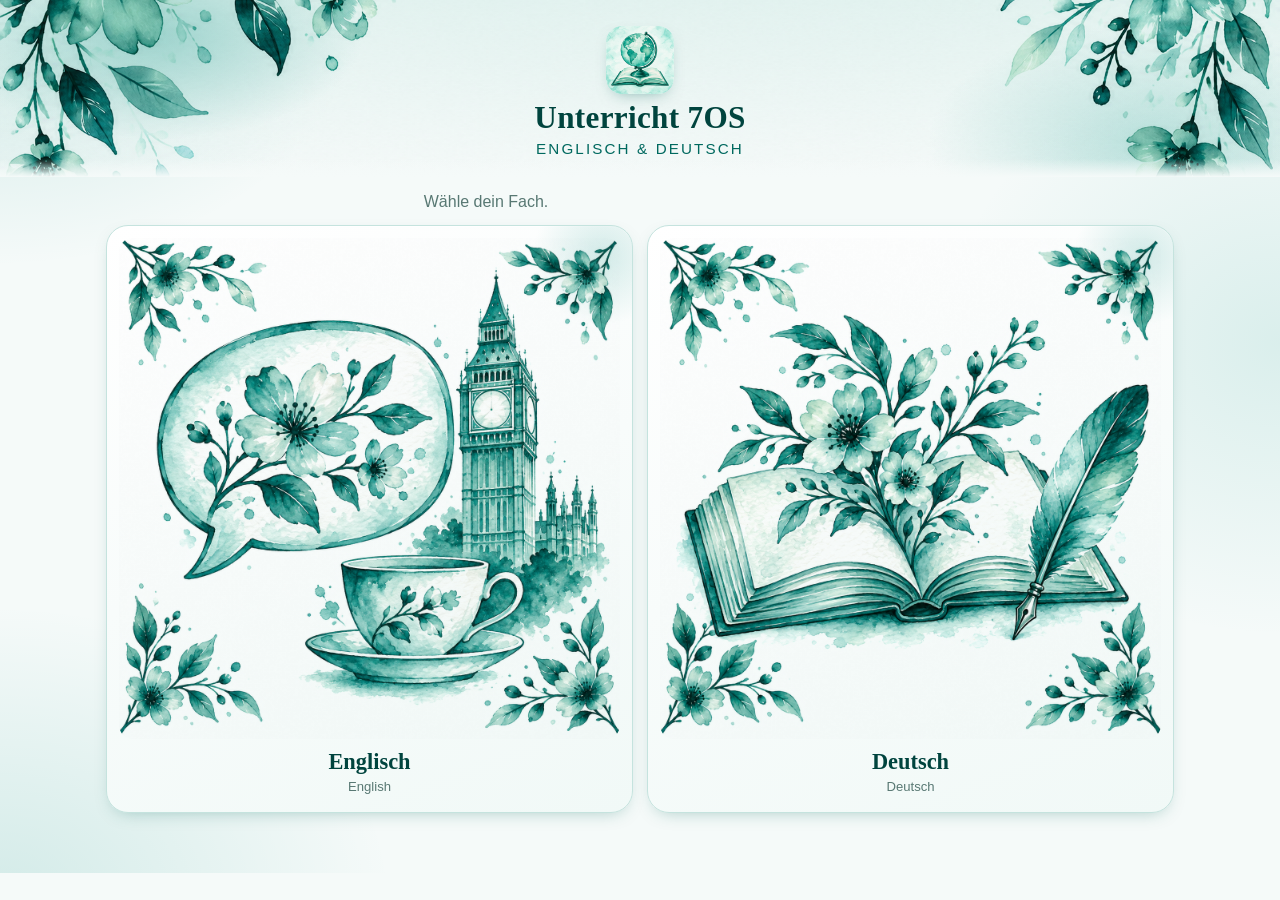
==== commit 1f8e70cc: "Add files via upload" ====
--- a/index.html
+++ b/index.html
@@ -750,6 +750,42 @@
 .toast{position:fixed; left:50%; bottom:calc(24px + env(safe-area-inset-bottom,0px)); transform:translate(-50%,20px); opacity:0; pointer-events:none;
   background:var(--accent-deep); color:#fff; padding:11px 18px; border-radius:999px; font-size:.9rem; transition:.25s; max-width:90vw; text-align:center; z-index:50;}
 .toast.show{opacity:1; transform:translate(-50%,0);}
+.gb-frame{border:1px solid var(--border);border-radius:18px;overflow:hidden;background:#0f1b1d}
+.gb-frame iframe{display:block;width:100%;height:calc(100vh - 230px);min-height:560px;border:0}
+
+.wc-hint{background:var(--accent-pale);border:1px solid var(--border);border-radius:var(--radius);padding:12px 14px;margin:0 0 14px;line-height:1.5;font-size:.92rem}
+.wc-teams{background:#fff7d6;border:1px solid #ecd77a;border-radius:var(--radius);padding:11px 14px;margin:12px 0 4px;line-height:1.45;font-size:.92rem;color:#5a4b00}
+.wc-steps{display:flex;gap:8px;overflow-x:auto;padding:2px 0 10px;-webkit-overflow-scrolling:touch}
+.wc-steps button{flex:0 0 auto;border:1px solid var(--border);background:var(--card);color:var(--ink);border-radius:999px;padding:8px 16px;font:inherit;font-weight:600;cursor:pointer}
+.wc-steps button.active{background:var(--accent-dark);border-color:var(--accent-dark);color:#fff}
+.wc-steptitle{font-family:Georgia,"Times New Roman",serif;color:var(--accent-deep);margin:6px 0 8px;font-size:1.25rem}
+.wc-all{display:flex;gap:8px;margin-bottom:12px;flex-wrap:wrap}
+.wc-all button,.wc-nav button{border:1px solid var(--accent-mid);background:#fff;color:var(--accent-dark);border-radius:999px;padding:8px 14px;font:inherit;font-size:.9rem;font-weight:600;cursor:pointer}
+.wc-nav{display:flex;justify-content:space-between;margin:18px 0 6px}
+.wc-nav button:last-child{background:var(--accent-dark);color:#fff;border-color:var(--accent-dark)}
+.wc-nav button:disabled{opacity:.4;cursor:default}
+.wc-card{background:linear-gradient(160deg,#fff,#f3faf8);border:1px solid var(--border);border-radius:18px;padding:14px 16px;margin-bottom:12px}
+.wc-card h3{margin:0 0 4px;font-size:1.02rem;color:var(--accent-deep)}
+.wc-q{margin:0 0 10px;color:var(--ink-soft);font-size:.9rem;line-height:1.4}
+.wc-show{border:0;background:var(--accent-dark);color:#fff;border-radius:999px;padding:9px 16px;font:inherit;font-size:.9rem;font-weight:600;cursor:pointer}
+.wc-show.open{background:var(--accent-mid)}
+.wc-sol{margin-top:12px;border-top:1px dashed var(--accent-mid);padding-top:10px;line-height:1.5;font-size:.95rem}
+.wc-sol p{margin:6px 0}
+.wc-no{color:var(--ink-soft)}
+.wc-ol{margin:4px 0;padding-left:1.3em}.wc-ul{list-style:none;margin:4px 0;padding:0}.wc-ul li::before{content:"✓ ";color:var(--accent-dark);font-weight:700}
+.wc-ol li,.wc-ul li{margin:3px 0}
+.wc-t{border-collapse:collapse;width:100%;font-size:.9rem}
+.wc-t td,.wc-t th{border-bottom:1px solid var(--border);padding:6px 6px;text-align:left;vertical-align:top}
+.wc-t th{color:var(--accent-dark)}
+.wc-ex{display:grid;gap:10px}
+.wc-ex>div{background:var(--accent-pale);border-radius:12px;padding:9px 12px}
+.wc-ex>div>b{display:block;color:var(--accent-dark);margin-bottom:3px;font-size:.85rem;text-transform:uppercase;letter-spacing:.03em}
+.wc-mail{margin:4px 0;padding:8px 12px;border-left:3px solid var(--accent-mid);background:#fff;border-radius:0 10px 10px 0;font-size:.92rem}
+.wc-ex .wc-mail{background:transparent;border:0;padding:0}
+.wc-w{color:#c0392b;text-decoration:line-through}
+.wc-r{background:#fff176;padding:0 3px;border-radius:3px;color:inherit;font-weight:700}
+.wc-check{background:#fff;border:1px dashed var(--accent-mid);border-radius:12px;padding:9px 12px;margin-top:10px;font-size:.9rem}
+
 .ka-btn.small{width:auto; display:inline-block; padding:9px 18px; margin-top:8px;}
 .install-box{margin-top:26px; padding:14px 16px; border-radius:16px; background:rgba(255,255,255,.7); border:1px solid var(--border);
   text-align:center; font-size:.9rem; color:var(--ink-soft); line-height:1.5;}
@@ -782,6 +818,7 @@
 .start-card h3{font-weight:600;}
 @media (max-width:360px){ .tile.wide{grid-template-columns:84px 1fr;} .tile.wide .tile-art{width:84px;} }
 @media (min-width:720px){ .tile-grid.one{grid-template-columns:1fr 1fr;} }
+@media (min-width:1000px){ main{max-width:1100px;} section.panel > *:not(.tile-grid){max-width:760px;} .tile-grid.one{grid-template-columns:repeat(3,1fr);} }
 @media (prefers-reduced-motion:reduce){ *{transition:none !important; animation:none !important;} }
 
 
@@ -885,6 +922,7 @@
   <p class="panel-sub" style="margin-top:18px">Chapters</p>
   <div class="tile-grid one">
     <div class="tile wide" role="button" tabindex="0" data-goto="il-home"><div class="tile-art glyph"><span class="fb">LDN</span><img src="img/kachel-il-london.png" alt="" loading="lazy" onload="this.parentNode.classList.add('ok')" onerror="this.remove()"></div><div class="tile-text"><h3>I Love London</h3><p>Our London guide</p></div></div>
+    <div class="tile wide" role="button" tabindex="0" data-goto="wc-home"><div class="tile-art glyph"><span class="fb">✉</span><img src="img/kachel-writing-course.png" alt="" loading="lazy" onload="this.parentNode.classList.add('ok')" onerror="this.remove()"></div><div class="tile-text"><h3>Writing Course</h3><p>Write back to a friend</p></div></div>
     <div class="tile wide" role="button" tabindex="0" data-goto="cl-home"><div class="tile-art glyph"><span class="fb">CL</span><img src="img/kachel-country-life.png" alt="" loading="lazy" onload="this.parentNode.classList.add('ok')" onerror="this.remove()"></div><div class="tile-text"><h3>Country Life</h3><p>Chapter 2 · starts on 19.11.2026</p></div></div>
   </div>
   <p class="panel-sub" style="margin-top:18px">Tests und Klassenarbeiten</p>
@@ -967,6 +1005,13 @@
   <div class="tile-grid one">
     <div class="tile wide small" role="button" tabindex="0" data-file="files/loesungen-uebungen-zeichensetzung.pdf"><div class="tile-art glyph"><span class="fb">✓</span></div><div class="tile-text"><h3>Lösungen zu den Übungen</h3><p>Zum Öffnen antippen (PDF)</p></div></div>
   </div>
+  <h3 class="section-label">Lösungen zu den Arbeitsblättern</h3>
+  <div class="tile-grid one">
+    <div class="tile wide small" role="button" tabindex="0" data-file="files/loesung-datumsangaben.pdf"><div class="tile-art glyph"><span class="fb">✓</span></div><div class="tile-text"><h3>Datumsangaben in Brief und Einladung</h3><p>Lösungen (PDF)</p></div></div>
+    <div class="tile wide small" role="button" tabindex="0" data-file="files/loesung-aufzaehlungen.pdf"><div class="tile-art glyph"><span class="fb">✓</span></div><div class="tile-text"><h3>Aufzählungen: Kommas setzen</h3><p>Lösungen (PDF)</p></div></div>
+    <div class="tile wide small" role="button" tabindex="0" data-file="files/loesung-woertliche-rede.pdf"><div class="tile-art glyph"><span class="fb">✓</span></div><div class="tile-text"><h3>Wörtliche Rede: Satzzeichen setzen</h3><p>Lösungen (PDF)</p></div></div>
+    <div class="tile wide small" role="button" tabindex="0" data-file="files/loesung-zweigliedrige-saetze.pdf"><div class="tile-art glyph"><span class="fb">✓</span></div><div class="tile-text"><h3>Zweigliedrige Sätze</h3><p>Lösungen (PDF)</p></div></div>
+  </div>
   <div class="toast" role="status" aria-live="polite"></div>
 </section>
 <section class="panel" id="erklaerungen">
@@ -1023,11 +1068,13 @@
     <div class="tile wide small" role="button" tabindex="0" data-goto="ueb-saetze"><div class="tile-art glyph"><span>… , …</span></div><div class="tile-text"><h3>Zweigliedrige Sätze</h3><p>10 Sätze: Komma vor weil, dass, denn, aber …</p></div></div>
     <div class="tile wide small" role="button" tabindex="0" data-goto="ueb-teile"><div class="tile-art glyph"><span>H | N</span></div><div class="tile-text"><h3>Haupt- oder Nebensatz?</h3><p>10 Sätze: Verb markieren und Teile bestimmen</p></div></div>
   </div>
-  <h3 class="section-label">Zum Herunterladen</h3>
+  <h3 class="section-label">Arbeitsblätter zum Herunterladen</h3>
   <p class="panel-sub">Als PDF öffnen und speichern, z. B. für GoodNotes.</p>
   <div class="tile-grid one">
-    <div class="tile wide small" role="button" tabindex="0" data-file="files/uebungsblaetter-zeichensetzung.pdf"><div class="tile-art glyph"><span class="fb">📄</span></div><div class="tile-text"><h3>Übungsblätter Zeichensetzung</h3><p>PDF zum Herunterladen</p></div></div>
-    <div class="tile wide small" role="button" tabindex="0" data-file="files/zusatzblaetter-zeichensetzung.pdf"><div class="tile-art glyph"><span class="fb">📄</span></div><div class="tile-text"><h3>Zusatzblätter Zeichensetzung</h3><p>PDF zum Herunterladen</p></div></div>
+    <div class="tile wide small" role="button" tabindex="0" data-file="files/arbeitsblatt-datumsangaben.pdf"><div class="tile-art glyph"><span class="fb">📄</span></div><div class="tile-text"><h3>Datumsangaben in Brief und Einladung</h3><p>Kommas setzen und richtig aufschreiben (2 Seiten)</p></div></div>
+    <div class="tile wide small" role="button" tabindex="0" data-file="files/arbeitsblatt-aufzaehlungen.pdf"><div class="tile-art glyph"><span class="fb">📄</span></div><div class="tile-text"><h3>Aufzählungen: Kommas setzen</h3><p>Kommas setzen (1) und (2)</p></div></div>
+    <div class="tile wide small" role="button" tabindex="0" data-file="files/arbeitsblatt-woertliche-rede.pdf"><div class="tile-art glyph"><span class="fb">📄</span></div><div class="tile-text"><h3>Wörtliche Rede: Satzzeichen setzen</h3><p>Übungsblatt und Zeichen setzen</p></div></div>
+    <div class="tile wide small" role="button" tabindex="0" data-file="files/arbeitsblatt-zweigliedrige-saetze.pdf"><div class="tile-art glyph"><span class="fb">📄</span></div><div class="tile-text"><h3>Zweigliedrige Sätze</h3><p>30 Sätze untersuchen</p></div></div>
   </div>
   <div class="toast" role="status" aria-live="polite"></div>
 </section>
@@ -1408,6 +1455,23 @@
 </section>
 
 <!-- ===== COUNTRY LIFE ===== -->
+<section class="panel" id="wc-home">
+  <button class="back-link" data-goto="englisch"><svg viewBox="0 0 24 24" fill="none" stroke="currentColor" stroke-width="2" stroke-linecap="round" stroke-linejoin="round"><path d="M15 18l-6-6 6-6"/></svg>Englisch</button>
+  <div class="panel-head"><h2 class="panel-title">Writing Course</h2></div>
+  <p class="panel-sub">Write back to a friend – step by step.</p>
+  <div class="tile-grid one">
+    <div class="tile wide small" role="button" tabindex="0" data-file="files/writing-course.pdf"><div class="tile-art glyph"><span class="fb">📄</span></div><div class="tile-text"><h3>Worksheets (PDF)</h3><p>Steps 1–8 to download</p></div></div>
+    <div class="tile wide small" role="button" tabindex="0" data-goto="wc-solutions"><div class="tile-art glyph"><span class="fb">✓</span></div><div class="tile-text"><h3>Solutions</h3><p>Check your tasks, step by step</p></div></div>
+  </div>
+  <div class="toast" role="status" aria-live="polite"></div>
+</section>
+<section class="panel" id="wc-solutions">
+  <button class="back-link" data-goto="wc-home"><svg viewBox="0 0 24 24" fill="none" stroke="currentColor" stroke-width="2" stroke-linecap="round" stroke-linejoin="round"><path d="M15 18l-6-6 6-6"/></svg>Writing Course</button>
+  <div class="panel-head"><h2 class="panel-title">Writing Course – Solutions</h2></div>
+  <div class="wc-hint"><b>So arbeitest du:</b> Sieh dir zuerst die Aufgabe an und löse sie. Erst danach deckst du die Lösung auf und verbesserst mit einem <b>anderen Stift</b>. Bei offenen Aufgaben sind die Beispiele A und B nur Vorschläge – eigene richtige Antworten sind auch gut.</div>
+  <div class="wc-teams">Dein Text ist fertig? Schicke ihn gern über Teams an mich. Ich sehe ihn mir an und gebe dir eine Rückmeldung.</div>
+  <div id="wc-sol-root" style="margin-top:14px"></div>
+</section>
 <section class="panel" id="il-home">
   <button class="back-link" data-goto="englisch"><svg viewBox="0 0 24 24" fill="none" stroke="currentColor" stroke-width="2" stroke-linecap="round" stroke-linejoin="round"><path d="M15 18l-6-6 6-6"/></svg>Englisch</button>
   <div class="panel-head"><h2 class="panel-title">I Love London</h2></div>
@@ -1433,24 +1497,24 @@
 <section class="panel" id="cl-home">
   <button class="back-link" data-goto="englisch"><svg viewBox="0 0 24 24" fill="none" stroke="currentColor" stroke-width="2" stroke-linecap="round" stroke-linejoin="round"><path d="M15 18l-6-6 6-6"/></svg>Englisch</button>
   <div class="panel-head"><h2 class="panel-title">Country Life</h2></div>
-  <p class="panel-sub">Chapter 2</p>
+  <p class="panel-sub">Chapter 2 · Choose a lesson.</p>
   <div class="tile-grid one">
-    <div class="tile wide" role="button" tabindex="0" data-goto="cl-chapter"><div class="tile-art glyph"><span class="fb">CL</span><img src="img/kachel-cl-chapter.png" alt="" loading="lazy" onload="this.parentNode.classList.add('ok')" onerror="this.remove()"></div><div class="tile-text"><h3>Our new Chapter</h3><p>Lessons, vocabulary and tips</p></div></div>
-  </div>
-</section>
-<section class="panel" id="cl-chapter">
-  <button class="back-link" data-goto="cl-home"><svg viewBox="0 0 24 24" fill="none" stroke="currentColor" stroke-width="2" stroke-linecap="round" stroke-linejoin="round"><path d="M15 18l-6-6 6-6"/></svg>Country Life</button>
-  <div class="panel-head"><h2 class="panel-title">Our new Chapter</h2></div>
-  <p class="panel-sub">Choose a lesson.</p>
-  <div class="tile-grid one">
+    <div class="tile wide" role="button" tabindex="0" data-goto="cl-goodbye"><div class="tile-art glyph"><span class="fb">🎟</span><img src="img/kachel-cl-goodbye.png" alt="" loading="lazy" onload="this.parentNode.classList.add('ok')" onerror="this.remove()"></div><div class="tile-text"><h3>Goodbye London</h3><p>Finish London, start Country Life</p></div></div>
     <div class="tile wide" role="button" tabindex="0" data-goto="cl-l1"><div class="tile-art glyph"><span class="fb">1</span><img src="img/kachel-cl-lesson1.png" alt="" loading="lazy" onload="this.parentNode.classList.add('ok')" onerror="this.remove()"></div><div class="tile-text"><h3>1st Lesson</h3><p>Listening</p></div></div>
     <div class="tile wide" role="button" tabindex="0" data-goto="cl-l2"><div class="tile-art glyph"><span class="fb">2</span><img src="img/kachel-cl-lesson2.png" alt="" loading="lazy" onload="this.parentNode.classList.add('ok')" onerror="this.remove()"></div><div class="tile-text"><h3>2nd Lesson</h3><p>Reading</p></div></div>
     <div class="tile wide" role="button" tabindex="0" data-goto="cl-l3"><div class="tile-art glyph"><span class="fb">3</span><img src="img/kachel-cl-lesson3.png" alt="" loading="lazy" onload="this.parentNode.classList.add('ok')" onerror="this.remove()"></div><div class="tile-text"><h3>3rd Lesson</h3><p>Grammar</p></div></div>
     <div class="tile wide" role="button" tabindex="0" data-goto="cl-l4"><div class="tile-art glyph"><span class="fb">4</span><img src="img/kachel-cl-lesson4.png" alt="" loading="lazy" onload="this.parentNode.classList.add('ok')" onerror="this.remove()"></div><div class="tile-text"><h3>4th Lesson</h3><p>Grammar</p></div></div>
   </div>
 </section>
+<section class="panel" id="cl-goodbye">
+  <button class="back-link" data-goto="cl-home"><svg viewBox="0 0 24 24" fill="none" stroke="currentColor" stroke-width="2" stroke-linecap="round" stroke-linejoin="round"><path d="M15 18l-6-6 6-6"/></svg>Country Life</button>
+  <div class="panel-head"><h2 class="panel-title">Goodbye London</h2></div>
+  <p class="panel-sub">The Last Ticket – solve the puzzles together and find the way to Country Life. Turn the sound on.</p>
+  <div class="gb-frame"><iframe src="escape_room/index.html" title="Goodbye London – The Last Ticket" loading="lazy" allow="autoplay"></iframe></div>
+  <p class="panel-sub" style="margin-top:10px"><a href="escape_room/index.html" target="_blank" rel="noopener" style="color:var(--accent-dark);font-weight:600">Open in full screen ↗</a></p>
+</section>
 <section class="panel" id="cl-l1">
-  <button class="back-link" data-goto="cl-chapter"><svg viewBox="0 0 24 24" fill="none" stroke="currentColor" stroke-width="2" stroke-linecap="round" stroke-linejoin="round"><path d="M15 18l-6-6 6-6"/></svg>Our new Chapter</button>
+  <button class="back-link" data-goto="cl-home"><svg viewBox="0 0 24 24" fill="none" stroke="currentColor" stroke-width="2" stroke-linecap="round" stroke-linejoin="round"><path d="M15 18l-6-6 6-6"/></svg>Country Life</button>
   <div class="panel-head"><h2 class="panel-title">1st Lesson: Listening</h2></div>
   <p class="panel-sub">Today we train our ears.</p>
   <div class="tile-grid one">
@@ -1549,7 +1613,7 @@
   <div class="cl-quiz" id="vt-quiz-expl"></div>
 </section>
 <section class="panel" id="cl-l2">
-  <button class="back-link" data-goto="cl-chapter"><svg viewBox="0 0 24 24" fill="none" stroke="currentColor" stroke-width="2" stroke-linecap="round" stroke-linejoin="round"><path d="M15 18l-6-6 6-6"/></svg>Our new Chapter</button>
+  <button class="back-link" data-goto="cl-home"><svg viewBox="0 0 24 24" fill="none" stroke="currentColor" stroke-width="2" stroke-linecap="round" stroke-linejoin="round"><path d="M15 18l-6-6 6-6"/></svg>Country Life</button>
   <div class="panel-head"><h2 class="panel-title">2nd Lesson: Reading</h2></div>
   <p class="panel-sub">Today we read two texts.</p>
   <div class="tile-grid one">
@@ -1630,7 +1694,7 @@
   <div class="cl-quiz" id="vt-quiz-expl2"></div>
 </section>
 <section class="panel" id="cl-l3">
-  <button class="back-link" data-goto="cl-chapter"><svg viewBox="0 0 24 24" fill="none" stroke="currentColor" stroke-width="2" stroke-linecap="round" stroke-linejoin="round"><path d="M15 18l-6-6 6-6"/></svg>Our new Chapter</button>
+  <button class="back-link" data-goto="cl-home"><svg viewBox="0 0 24 24" fill="none" stroke="currentColor" stroke-width="2" stroke-linecap="round" stroke-linejoin="round"><path d="M15 18l-6-6 6-6"/></svg>Country Life</button>
   <div class="panel-head"><h2 class="panel-title">3rd Lesson: Grammar</h2></div>
   <p class="panel-sub">Today we practise adverbs.</p>
   <div class="tile-grid one">
@@ -1858,7 +1922,7 @@
   <div class="cl-quiz" id="gp-f4-quiz"></div>
 </section>
 <section class="panel" id="cl-l4">
-  <button class="back-link" data-goto="cl-chapter"><svg viewBox="0 0 24 24" fill="none" stroke="currentColor" stroke-width="2" stroke-linecap="round" stroke-linejoin="round"><path d="M15 18l-6-6 6-6"/></svg>Our new Chapter</button>
+  <button class="back-link" data-goto="cl-home"><svg viewBox="0 0 24 24" fill="none" stroke="currentColor" stroke-width="2" stroke-linecap="round" stroke-linejoin="round"><path d="M15 18l-6-6 6-6"/></svg>Country Life</button>
   <div class="panel-head"><h2 class="panel-title">4th Lesson: Grammar</h2></div>
   <p class="panel-sub">Today we practise the present perfect.</p>
   <div class="tile-grid one">
@@ -2736,6 +2800,77 @@
   if(a&&n){ a.addEventListener('error',()=>{ a.style.display='none'; n.style.display='block'; }); }
 })();
 </script>
+<script>
+(function(){
+const root=document.getElementById('wc-sol-root'); if(!root) return;
+const W=(s)=>`<del class="wc-w">${s}</del>`, R=(s)=>`<mark class="wc-r">${s}</mark>`;
+const ex=(a,b,la='Example A',lb='Example B')=>`<div class="wc-ex"><div><b>${la}</b>${a}</div><div><b>${lb}</b>${b}</div></div>`;
+const tbl=(rows,head)=>`<table class="wc-t">${head?'<tr>'+head.map(h=>`<th>${h}</th>`).join('')+'</tr>':''}${rows.map(r=>'<tr>'+r.map(c=>`<td>${c}</td>`).join('')+'</tr>').join('')}</table>`;
+const ol=(a)=>`<ol class="wc-ol">${a.map(x=>`<li>${x}</li>`).join('')}</ol>`;
+const ul=(a)=>`<ul class="wc-ul">${a.map(x=>`<li>${x}</li>`).join('')}</ul>`;
+const letter=(t)=>`<blockquote class="wc-mail">${t}</blockquote>`;
+const teams='<div class="wc-teams">Dein Text ist fertig? Schicke ihn gern über Teams an mich. Ich sehe ihn mir an und gebe dir eine Rückmeldung.</div>';
+const check='<div class="wc-check"><b>Checkliste</b><br>☐ Zu-/Absage mit Grund · ☐ mindestens zwei Ratschläge · ☐ eine Frage mit ? · ☐ 60–80 Wörter</div>';
+const S=[
+{n:1,t:'Read the message',tasks:[
+ {h:'Task 1 – Read and tick',q:'Read and tick (✓) the right answer.',s:ul(['a) <b>to the London Eye</b>','b) <b>his family</b>','c) <b>the tickets</b>'])},
+ {h:'Task 2 – Which part is it?',q:'Write 1, 2, 3 or 4 in the circle.',s:tbl([['You should bring a jacket.','2 (advice)'],['See you on Saturday!','4 (goodbye)'],['Sorry, I can’t come.','1 (yes or no)'],['What time do we meet?','3 (question)'],['You don’t have to bring lunch.','2 (advice)'],['How do we get there?','3 (question)']])}]},
+{n:2,t:'Say yes or no',tasks:[
+ {h:'Task 1 – Yes or no?',q:'Tick yes or no and give a reason. (open task)',s:tbl([['a) Einladung zum London Eye','yes – because I like London.','no – because I have to help at home.'],['b) Fußballspiel, du magst keinen Fußball','no – because I don’t like football.','no – because I don’t have time.'],['c) Du musst zu Hause helfen','no – because I have to help at home.','no – because my family is busy.'],['d) Regen und Kälte','no – because the weather will be bad.','yes – because it will be great anyway.']],['','Example A','Example B'])},
+ {h:'Task 2 – Useful phrases',q:'Which phrases show a reason? Tick (✓) the correct ones.',s:'<p><b>Richtig (6):</b></p>'+ul(['because I like it','because I have to help at home','because it will be great','because I don’t have time','because the weather will be bad','because my family is busy'])+'<p class="wc-no"><b>Nicht ankreuzen</b> (kein Grund): I think we should go · I can’t come</p>'},
+ {h:'Task 3 – Put the words in the right order',q:'Write the sentences.',s:ol(['I can’t come because I have to help at home.','I would love to come because it sounds great.','I can’t come because the weather will be rainy.','I would like to go because I love London.'])},
+ {h:'Task 4 – Now write your own answer',q:'Write one sentence: say yes or no and give a reason. (open task)',s:ex('Yes, I’d love to come because I want to see the London Eye.','I’m sorry, but I can’t come because I have to help at home.')}]},
+{n:3,t:'Give advice',tasks:[
+ {h:'Task 1 – What would you do?',q:'Give advice. Use should / shouldn’t / have to / don’t have to. (open task)',s:tbl([['a) It will be cold.','You should bring a warm jacket.','You should wear a scarf.'],['b) Tickets online.','You should buy the tickets early.','You should use your phone.'],['c) Museum is free.','You don’t have to pay.','You should show your student card.'],['d) Not carry a lot.','You shouldn’t bring a big bag.','You don’t have to bring many things.']],['','Example A','Example B'])},
+ {h:'Task 2 – Useful phrases',q:'Tick (✓) the phrases you can use to give advice.',s:'<p><b>Richtig (9):</b></p>'+ul(['You should …','You shouldn’t …','You have to …','You don’t have to …','It’s a good idea to …','Don’t forget to …','I think you should …','I think you shouldn’t …','Maybe you should …'])+'<p class="wc-no"><b>Nicht ankreuzen:</b> See you soon! · What time do we meet? · I’d love to come.</p>'},
+ {h:'Task 3 – Complete the sentences',q:'Use the correct form: should / shouldn’t / have to / don’t have to.',s:ol(['1) You <b>should</b> bring a jacket because it might be cold.','2) You <b>should</b> buy the tickets early.','3) You <b>don’t have to</b> bring a lot of money because you can pay by card.','4) The guard says: “Tickets, please!” You <b>have to</b> show your ticket.','5) You <b>shouldn’t</b> run on the escalator. It’s dangerous.','6) You <b>shouldn’t</b> forget your phone.'].map(x=>x.replace(/^\d\) /,'')))},
+ {h:'Task 4 – Match the advice',q:'Match the situations (1–5) with the right advice (A–E).',s:tbl([['1 It might be rainy.','C – You should bring an umbrella.'],['2 You’re going to walk a lot.','A – You should wear comfortable shoes.'],['3 You don’t have much time.','D – You should take the bus or the Tube.'],['4 You will be out all day and it’s very hot.','E – You should take a bottle of water.'],['5 You’re not sure where to go.','B – You should take a map or a navigation app.']])},
+ {h:'Task 5 – Now write your own advice',q:'Choose one situation and write two or three sentences. (open task)',s:ex('<i>It might be rainy.</i><br>You should bring an umbrella. You shouldn’t wear your new shoes. You don’t have to bring a big bag.','<i>You’re going to walk a lot.</i><br>You should wear comfortable shoes. You should take a bottle of water. It’s a good idea to take a snack.')}]},
+{n:4,t:'Ask a question',tasks:[
+ {h:'Task 1 – Question words',q:'Complete the questions.',s:ol(['<b>Where</b> do we meet?','<b>What time</b> do we meet?','<b>How</b> do we get there?','<b>What</b> should we bring?','<b>Who</b> is coming with us?','<b>What</b> is the weather like?','<b>What</b> can we do in London?','<b>How much</b> do the tickets cost?'])},
+ {h:'Task 2 – Match the questions and answers',q:'Draw lines.',s:tbl([['What time do we meet?','At 10 o’clock.'],['Where do we meet?','At the station.'],['How do we get there?','By train.'],['What should we bring?','A jacket and some snacks.'],['Should we buy the tickets online?','Yes, we should.'],['How much do the tickets cost?','About 30 pounds.']])},
+ {h:'Task 3 – Put the words in the right order',q:'Write the questions.',s:ol(['What time do we meet?','How do we get there?','What should we bring?','Should we buy the tickets online?','How much do the tickets cost?'])},
+ {h:'Task 4 – Now write your own questions',q:'Write three questions for your friend. (open task)',s:ex(ol(['Where do we meet?','What should I wear?','How long do we stay there?']),ol(['What time do we meet?','Who is coming with us?','How much does lunch cost?']))+'<p class="wc-no">Fragezeichen nicht vergessen!</p>'}]},
+{n:5,t:'Put it together',tasks:[
+ {h:'Task 1 – Jayden’s message',q:'Tick (✓) what Jayden asks.',s:ul(['<b>Do you want to come with us?</b>','<b>What do you think we should do?</b>'])+'<p class="wc-no">Nicht ankreuzen: How old are you?</p>'},
+ {h:'Task 2 – Complete the reply',q:'Complete the text with words from the box. Use each word once.',s:letter('Hi Jayden,<br>thanks for your message! Yes, I’d love to come <b>because</b> I want to see <b>London</b> from above. We can go by <b>train</b>. You should buy the <b>tickets</b> online, and you should bring a <b>jacket</b> and an <b>umbrella</b> because the weather forecast says it will be <b>rainy</b>. It sounds <b>great</b>! What time do we meet? See you soon!<br>Sam')},
+ {h:'Task 3 – Find the mistakes',q:'There are four mistakes in the text. Circle them and write the correct words.',s:letter(`Hi Mia,<br>I’m ${W('go')} ${R('going')} to London next Saturday. We’re going by train. You should ${W('to')} come with us, because it ${W('sounded')} ${R('sounds')} great. You should bring a jacket and ${W('a')} ${R('an')} umbrella. See you soon!<br>Sam`)+ol(['I’m go → <b>I’m going</b>','You should to come → <b>You should come</b> (kein „to“ nach should)','it sounded great → <b>it sounds great</b>','a umbrella → <b>an umbrella</b>'])},
+ {h:'Task 4 – Put the sentences in the right order',q:'Write the numbers 1–5.',s:ol(['Thanks for your message!','Yes, I’d love to come','because it sounds great.','You should bring a jacket and an umbrella.','See you soon!'])},
+ {h:'Task 5 – Now write your own text',q:'Reply to Jayden’s message. 60–80 words. (open task)',s:ex(letter('Hi Jayden,<br>Thanks for your message! Yes, I’d love to come because I want to see London from above. You should buy the tickets online, and you should bring a warm jacket because it can be cold up there. You don’t have to bring lunch because there are many cafés near the London Eye. What time do we meet? And how do we get there?<br>See you soon! Sam'),letter('Hi Jayden,<br>Thanks for your message! I’m sorry, but I can’t come because I have to help at home on Saturday. You should bring an umbrella because it might rain, and you should wear comfortable shoes. You don’t have to go to the ticket office – you can buy the tickets online. I hope you have a great day. Can we go together next time?<br>Best wishes, Sam'),'Example A (yes)','Example B (no)')+check+teams}]},
+{n:6,t:'Your turn!',tasks:[
+ {h:'Task 4 – Write your reply',q:'Write a reply to Jayden. 60–80 words. Say yes or no, give two pieces of advice and ask a question. (open task)',s:ex(letter('Hi Jayden,<br>Thank you for the invitation! I’d love to come because it sounds great and I like London. I think you should take the Tube because it is quick. You should also bring a bottle of water, and you shouldn’t forget your phone for the photos. Should we buy the tickets online? It is a good idea to meet early. What time do we meet?<br>See you on Saturday! Sam'),letter('Hi Jayden,<br>I’m sorry, but I can’t come because my family is busy on Saturday. Have fun! You should bring a jacket because the weather will be cold. It’s a good idea to buy the tickets early, and you shouldn’t carry a lot of things. How much do the tickets cost? And how long do you want to stay there? Send me a photo!<br>Take care, Sam'),'Example A (yes)','Example B (no)')+check+teams},
+ {h:'Task 5 – Word count',q:'Count your words and write the number.',s:'<p>Individuell. Ziel: <b>60–80 Wörter</b>.</p>'}]},
+{n:7,t:'Check and improve',tasks:[
+ {h:'Task 1 – Find the mistakes',q:'There are six mistakes in the text. Circle them and write the correct words.',s:letter(`Hi Jayden,<br>Thanks for ${W('you')} ${R('your')} message! I’d love to come because I want ${R('to')} see the ${W('london')} ${R('London')} Eye. You should ${W('to')} bring a jacket. What time ${R('do')} we meet? See you on ${W('saturday')} ${R('Saturday')}! Sam`)+ol(['you message → <b>your</b> message','want see → want <b>to</b> see','london → <b>London</b>','should to bring → <b>should bring</b>','What time we meet? → What time <b>do</b> we meet?','saturday → <b>Saturday</b>'])},
+ {h:'Task 2 – Check your text',q:'Use the checklist for your own text from Step 6.',s:'<p>Checkliste ohne feste Lösung – jede/r prüft den eigenen Text:</p>'+ul(['☐ yes or no','☐ two pieces of advice','☐ one question','☐ because / should / shouldn’t / have to / don’t have to benutzt','☐ 60–80 Wörter','☐ Rechtschreibung und Zeichensetzung'])},
+ {h:'Task 3 – Which sentence is correct?',q:'Tick (✓) A or B.',s:ol(['<b>A</b> You don’t have to pay.','<b>B</b> You shouldn’t be late.','<b>B</b> How do we get there?','<b>A</b> There are many cafés near the London Eye.'])},
+ {h:'Task 4 – Count in your text',q:'Look at your text from Step 6. Write the numbers.',s:'<p>Individuell. Ziel: <b>1</b> Satz mit because · <b>2 oder mehr</b> Ratschläge · <b>1</b> Frage mit Fragezeichen · <b>60–80</b> Wörter.</p>'},
+ {h:'Task 5 – Partner feedback',q:'Read your partner’s text. Write two positive things and one tip. (examples)',s:ex(ul(['You gave a good reason.','You wrote more than two pieces of advice.','Your text is easy to read.']),ul(['Check your spelling.','Don’t forget the question mark.','Use “because” once more.']),'Positive','Tip')}]},
+{n:8,t:'Second go',tasks:[
+ {h:'Task 4 – Write your reply (Amir, Wembley)',q:'Write a reply to Amir. 60–80 words. Say yes or no, give two pieces of advice and ask a question. (open task)',s:ex(letter('Hi Amir,<br>Thanks for your message! That sounds great and I’d love to come because I love football. You should bring a scarf because it can be cold, and you should buy a snack before the match. You don’t have to bring a lot of money. How do we get to Wembley Stadium? What time do we meet? I really want to see the stadium.<br>See you soon! Sam'),letter('Hi Amir,<br>Thanks for your message! I’m sorry, but I can’t come because I have to learn for a test. Have fun! You should take the train early because there will be a big crowd. You should bring some water and a jacket, and you shouldn’t forget your ticket. It will be a great day. I hope your team wins. Which team do you like best?<br>Best wishes, Sam'),'Example A (yes)','Example B (no)')+check+teams},
+ {h:'Task 5 – Word count',q:'Count your words and write the number.',s:'<p>Individuell. Ziel: <b>60–80 Wörter</b>.</p>'}]}
+];
+let cur=0; try{ const v=sessionStorage.getItem('wcStep'); if(v!==null) cur=Math.min(7,Math.max(0,+v||0)); }catch(e){}
+function render(){
+  const st=S[cur];
+  const bar=S.map((s,i)=>`<button class="${i===cur?'active':''}" data-i="${i}">Step ${s.n}</button>`).join('');
+  const cards=st.tasks.map((t,i)=>`<div class="wc-card"><h3>${t.h}</h3><p class="wc-q">${t.q}</p><button class="wc-show" data-k="${i}" aria-expanded="false">Show solution</button><div class="wc-sol" hidden>${t.s}</div></div>`).join('');
+  root.innerHTML=`<div class="wc-steps">${bar}</div><h3 class="wc-steptitle">Step ${st.n}: ${st.t}</h3><div class="wc-all"><button data-a="show">Show all solutions</button><button data-a="hide">Hide all</button></div>${cards}<div class="wc-nav"><button data-nav="-1" ${cur===0?'disabled':''}>← Back</button><button data-nav="1">${cur===7?'Done ✓':'Next step →'}</button></div>`;
+  const a=root.querySelector('.wc-steps .active'); if(a&&a.scrollIntoView){ try{ root.querySelector('.wc-steps').scrollLeft=a.offsetLeft-20; }catch(e){} }
+}
+function go(i){ cur=i; try{sessionStorage.setItem('wcStep',String(cur));}catch(e){} render(); const p=document.getElementById('wc-solutions'); if(p&&p.scrollIntoView) p.scrollIntoView({block:'start'}); }
+function toggle(btn,force){ const box=btn.nextElementSibling; const open=force===undefined?box.hidden:force; box.hidden=!open; btn.textContent=open?'Hide solution':'Show solution'; btn.setAttribute('aria-expanded',open); btn.classList.toggle('open',open); }
+root.addEventListener('click',e=>{
+  const b=e.target.closest('button'); if(!b) return;
+  if(b.dataset.i!==undefined) return go(+b.dataset.i);
+  if(b.classList.contains('wc-show')) return toggle(b);
+  if(b.dataset.a) return root.querySelectorAll('.wc-show').forEach(x=>toggle(x,b.dataset.a==='show'));
+  if(b.dataset.nav){ const n=cur+ +b.dataset.nav; if(n>=0&&n<=7) go(n); else go(0); }
+});
+render();
+})();
+
+</script>
 <script src="cl.js"></script>
 <script>document.querySelectorAll(".cl-aud").forEach(a=>a.addEventListener("error",()=>{a.style.display="none";document.querySelector(".cl-aud-note").style.display="block"}));</script>
 </body>
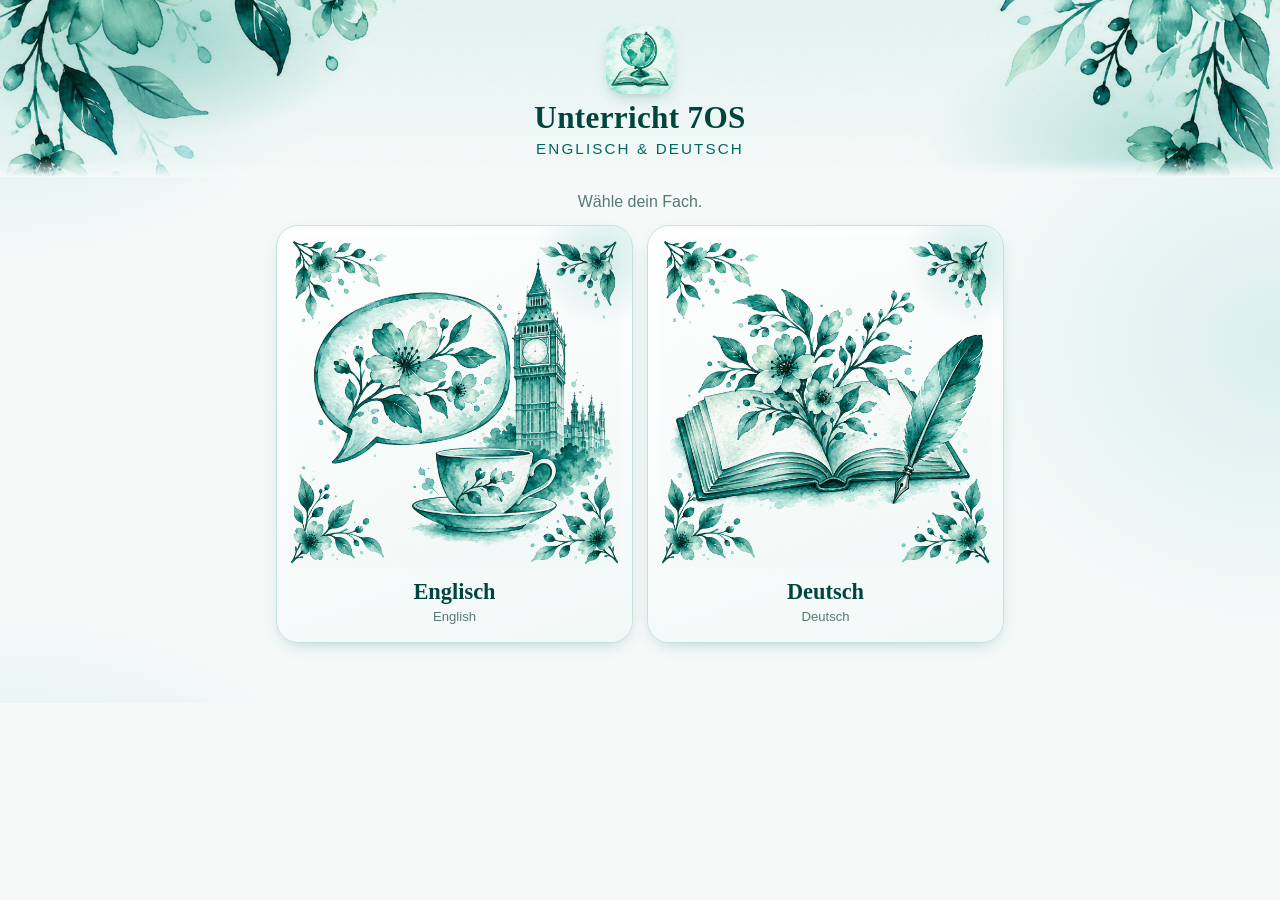
==== commit 18f18e31: "Add files via upload" ====
--- a/index.html
+++ b/index.html
@@ -750,42 +750,6 @@
 .toast{position:fixed; left:50%; bottom:calc(24px + env(safe-area-inset-bottom,0px)); transform:translate(-50%,20px); opacity:0; pointer-events:none;
   background:var(--accent-deep); color:#fff; padding:11px 18px; border-radius:999px; font-size:.9rem; transition:.25s; max-width:90vw; text-align:center; z-index:50;}
 .toast.show{opacity:1; transform:translate(-50%,0);}
-.gb-frame{border:1px solid var(--border);border-radius:18px;overflow:hidden;background:#0f1b1d}
-.gb-frame iframe{display:block;width:100%;height:calc(100vh - 230px);min-height:560px;border:0}
-
-.wc-hint{background:var(--accent-pale);border:1px solid var(--border);border-radius:var(--radius);padding:12px 14px;margin:0 0 14px;line-height:1.5;font-size:.92rem}
-.wc-teams{background:#fff7d6;border:1px solid #ecd77a;border-radius:var(--radius);padding:11px 14px;margin:12px 0 4px;line-height:1.45;font-size:.92rem;color:#5a4b00}
-.wc-steps{display:flex;gap:8px;overflow-x:auto;padding:2px 0 10px;-webkit-overflow-scrolling:touch}
-.wc-steps button{flex:0 0 auto;border:1px solid var(--border);background:var(--card);color:var(--ink);border-radius:999px;padding:8px 16px;font:inherit;font-weight:600;cursor:pointer}
-.wc-steps button.active{background:var(--accent-dark);border-color:var(--accent-dark);color:#fff}
-.wc-steptitle{font-family:Georgia,"Times New Roman",serif;color:var(--accent-deep);margin:6px 0 8px;font-size:1.25rem}
-.wc-all{display:flex;gap:8px;margin-bottom:12px;flex-wrap:wrap}
-.wc-all button,.wc-nav button{border:1px solid var(--accent-mid);background:#fff;color:var(--accent-dark);border-radius:999px;padding:8px 14px;font:inherit;font-size:.9rem;font-weight:600;cursor:pointer}
-.wc-nav{display:flex;justify-content:space-between;margin:18px 0 6px}
-.wc-nav button:last-child{background:var(--accent-dark);color:#fff;border-color:var(--accent-dark)}
-.wc-nav button:disabled{opacity:.4;cursor:default}
-.wc-card{background:linear-gradient(160deg,#fff,#f3faf8);border:1px solid var(--border);border-radius:18px;padding:14px 16px;margin-bottom:12px}
-.wc-card h3{margin:0 0 4px;font-size:1.02rem;color:var(--accent-deep)}
-.wc-q{margin:0 0 10px;color:var(--ink-soft);font-size:.9rem;line-height:1.4}
-.wc-show{border:0;background:var(--accent-dark);color:#fff;border-radius:999px;padding:9px 16px;font:inherit;font-size:.9rem;font-weight:600;cursor:pointer}
-.wc-show.open{background:var(--accent-mid)}
-.wc-sol{margin-top:12px;border-top:1px dashed var(--accent-mid);padding-top:10px;line-height:1.5;font-size:.95rem}
-.wc-sol p{margin:6px 0}
-.wc-no{color:var(--ink-soft)}
-.wc-ol{margin:4px 0;padding-left:1.3em}.wc-ul{list-style:none;margin:4px 0;padding:0}.wc-ul li::before{content:"✓ ";color:var(--accent-dark);font-weight:700}
-.wc-ol li,.wc-ul li{margin:3px 0}
-.wc-t{border-collapse:collapse;width:100%;font-size:.9rem}
-.wc-t td,.wc-t th{border-bottom:1px solid var(--border);padding:6px 6px;text-align:left;vertical-align:top}
-.wc-t th{color:var(--accent-dark)}
-.wc-ex{display:grid;gap:10px}
-.wc-ex>div{background:var(--accent-pale);border-radius:12px;padding:9px 12px}
-.wc-ex>div>b{display:block;color:var(--accent-dark);margin-bottom:3px;font-size:.85rem;text-transform:uppercase;letter-spacing:.03em}
-.wc-mail{margin:4px 0;padding:8px 12px;border-left:3px solid var(--accent-mid);background:#fff;border-radius:0 10px 10px 0;font-size:.92rem}
-.wc-ex .wc-mail{background:transparent;border:0;padding:0}
-.wc-w{color:#c0392b;text-decoration:line-through}
-.wc-r{background:#fff176;padding:0 3px;border-radius:3px;color:inherit;font-weight:700}
-.wc-check{background:#fff;border:1px dashed var(--accent-mid);border-radius:12px;padding:9px 12px;margin-top:10px;font-size:.9rem}
-
 .ka-btn.small{width:auto; display:inline-block; padding:9px 18px; margin-top:8px;}
 .install-box{margin-top:26px; padding:14px 16px; border-radius:16px; background:rgba(255,255,255,.7); border:1px solid var(--border);
   text-align:center; font-size:.9rem; color:var(--ink-soft); line-height:1.5;}
@@ -818,7 +782,6 @@
 .start-card h3{font-weight:600;}
 @media (max-width:360px){ .tile.wide{grid-template-columns:84px 1fr;} .tile.wide .tile-art{width:84px;} }
 @media (min-width:720px){ .tile-grid.one{grid-template-columns:1fr 1fr;} }
-@media (min-width:1000px){ main{max-width:1100px;} section.panel > *:not(.tile-grid){max-width:760px;} .tile-grid.one{grid-template-columns:repeat(3,1fr);} }
 @media (prefers-reduced-motion:reduce){ *{transition:none !important; animation:none !important;} }
 
 
@@ -922,7 +885,6 @@
   <p class="panel-sub" style="margin-top:18px">Chapters</p>
   <div class="tile-grid one">
     <div class="tile wide" role="button" tabindex="0" data-goto="il-home"><div class="tile-art glyph"><span class="fb">LDN</span><img src="img/kachel-il-london.png" alt="" loading="lazy" onload="this.parentNode.classList.add('ok')" onerror="this.remove()"></div><div class="tile-text"><h3>I Love London</h3><p>Our London guide</p></div></div>
-    <div class="tile wide" role="button" tabindex="0" data-goto="wc-home"><div class="tile-art glyph"><span class="fb">✉</span><img src="img/kachel-writing-course.png" alt="" loading="lazy" onload="this.parentNode.classList.add('ok')" onerror="this.remove()"></div><div class="tile-text"><h3>Writing Course</h3><p>Write back to a friend</p></div></div>
     <div class="tile wide" role="button" tabindex="0" data-goto="cl-home"><div class="tile-art glyph"><span class="fb">CL</span><img src="img/kachel-country-life.png" alt="" loading="lazy" onload="this.parentNode.classList.add('ok')" onerror="this.remove()"></div><div class="tile-text"><h3>Country Life</h3><p>Chapter 2 · starts on 19.11.2026</p></div></div>
   </div>
   <p class="panel-sub" style="margin-top:18px">Tests und Klassenarbeiten</p>
@@ -947,8 +909,9 @@
   <div class="panel-head"><h2 class="panel-title">Deutsch</h2></div>
   <p class="panel-sub">Was steht in den nächsten Wochen an?</p>
   <div class="tile-grid one">
-    <div class="tile wide" role="button" tabindex="0" data-goto="ablauf"><div class="tile-art"><svg class="fb" viewBox="0 0 100 100" aria-hidden="true"><use href="#blossom"/></svg><img src="img/kachel-ablauf.png" alt="" loading="lazy" onload="this.parentNode.classList.add('ok')" onerror="this.remove()"></div><div class="tile-text"><h3>Ablauf der nächsten Schulwochen</h3><p>Termine vom 11.11. bis 02.12.2026</p></div></div>
+    <div class="tile wide" role="button" tabindex="0" data-goto="ablauf"><div class="tile-art"><svg class="fb" viewBox="0 0 100 100" aria-hidden="true"><use href="#blossom"/></svg><img src="img/kachel-ablauf.png" alt="" loading="lazy" onload="this.parentNode.classList.add('ok')" onerror="this.remove()"></div><div class="tile-text"><h3>Ablauf der nächsten Schulwochen</h3><p>Termine vom 28.10. bis 02.12.2026</p></div></div>
     <div class="tile wide" role="button" tabindex="0" data-goto="zeichensetzung"><div class="tile-art"><svg class="fb" viewBox="0 0 100 100" aria-hidden="true"><use href="#blossom"/></svg><img src="img/kachel-zeichensetzung.png" alt="" loading="lazy" onload="this.parentNode.classList.add('ok')" onerror="this.remove()"></div><div class="tile-text"><h3>Zeichensetzung (ab dem 04.11.2026)</h3><p>Erklärungen und Übungen für die Klassenarbeit</p></div></div>
+    <div class="tile wide" role="button" tabindex="0" data-goto="fremdsein"><div class="tile-art"><svg class="fb" viewBox="0 0 100 100" aria-hidden="true"><use href="#blossom"/></svg><img src="img/kachel-fremdsein.png" alt="" loading="lazy" onload="this.parentNode.classList.add('ok')" onerror="this.remove()"></div><div class="tile-text"><h3>Fremd sein (ab dem 09.12.2026)</h3><p>Geschichten, Texte und Vorträge</p></div></div>
   </div>
   <h3 class="section-label">Weitere Inhalte</h3>
   <div class="tile-grid one">
@@ -959,13 +922,11 @@
 <section class="panel" id="ablauf">
   <button class="back-link" data-goto="deutsch"><svg viewBox="0 0 24 24" fill="none" stroke="currentColor" stroke-width="2" stroke-linecap="round" stroke-linejoin="round"><path d="M15 18l-6-6 6-6"/></svg>Deutsch</button>
   <div class="panel-head"><h2 class="panel-title">Ablauf der nächsten Schulwochen</h2></div>
-  <p class="panel-sub">11.11.2026 bis 02.12.2026</p>
-  <ol class="timeline">
-    <li class=""><span class="tl-date"><b>11.11.</b><i>Mi</i></span><span class="tl-what">Verbesserung der Aufgaben<small>Zweigliedrige Sätze: Erklärung + Übungen</small></span></li>
-    <li class="off"><span class="tl-date"><b>18.11.</b><i>Mi</i></span><span class="tl-what">Buß- und Bettag – keine Schule</span></li>
-    <li class=""><span class="tl-date"><b>25.11.</b><i>Mi</i></span><span class="tl-what">Verbesserung zweigliedrige Sätze<small>Weitere Übungen für die Klassenarbeit</small></span></li>
-    <li class="ka"><span class="tl-date"><b>02.12.</b><i>Mi</i></span><span class="tl-what">Klassenarbeit Zeichensetzung</span></li>
-  </ol>
+  <p class="panel-sub">28.10.2026 bis 02.12.2026</p>
+  <div class="art-slot" id="ablauf-slot">
+    <img src="img/ablauf-uebersicht.png" alt="Übersicht der Termine vom 28.10. bis 02.12.2026: 28.10. Balladenvortrag; 04.11. Wörtliche Rede, Aufzählungen, Datumsangaben in Brief und Einladung; 11.11. zweigliedrige Sätze; 18.11. Buß- und Bettag, keine Schule; 25.11. zweigliedrige Sätze; 02.12. Klassenarbeit (Inhalte aus den Unterrichtsstunden 04.11., 11.11. und 25.11.)" onload="this.parentNode.classList.add('ok')" onerror="this.remove()">
+    <ol class="timeline fb"><li class=""><span class="tl-date"><b>28.10.</b><i>Mi</i></span><span class="tl-what">Balladenvortrag</span></li><li class=""><span class="tl-date"><b>04.11.</b><i>Mi</i></span><span class="tl-what">Wörtliche Rede, Aufzählungen, Datumsangaben in Brief und Einladung</span></li><li class=""><span class="tl-date"><b>11.11.</b><i>Mi</i></span><span class="tl-what">Zweigliedrige Sätze</span></li><li class="off"><span class="tl-date"><b>18.11.</b><i>Mi</i></span><span class="tl-what">Buß- und Bettag – keine Schule</span></li><li class=""><span class="tl-date"><b>25.11.</b><i>Mi</i></span><span class="tl-what">Zweigliedrige Sätze</span></li><li class="ka"><span class="tl-date"><b>02.12.</b><i>Mi</i></span><span class="tl-what">Klassenarbeit<small>(Inhalte aus den Unterrichtsstunden 04.11., 11.11. und 25.11.)</small></span></li></ol>
+  </div>
 </section>
 <section class="panel" id="ballade">
   <button class="back-link" data-goto="deutsch"><svg viewBox="0 0 24 24" fill="none" stroke="currentColor" stroke-width="2" stroke-linecap="round" stroke-linejoin="round"><path d="M15 18l-6-6 6-6"/></svg>Deutsch</button>
@@ -976,43 +937,24 @@
     <div class="note-card fb">Der Bewertungsbogen wird noch eingestellt.</div>
   </div>
 </section>
+<section class="panel" id="fremdsein">
+  <button class="back-link" data-goto="deutsch"><svg viewBox="0 0 24 24" fill="none" stroke="currentColor" stroke-width="2" stroke-linecap="round" stroke-linejoin="round"><path d="M15 18l-6-6 6-6"/></svg>Deutsch</button>
+  <div class="panel-head"><h2 class="panel-title">Fremd sein</h2></div>
+  <p class="panel-sub">Unterricht ab dem 09.12.2026</p>
+  <div class="tile-grid one">
+    <div class="tile wide small" role="button" tabindex="0" data-file="thiago.html"><div class="tile-art"><svg class="fb" viewBox="0 0 100 100" aria-hidden="true"><use href="#blossom"/></svg><img src="img/kachel-thiago.png" alt="" loading="lazy" onload="this.parentNode.classList.add('ok')" onerror="this.remove()"></div><div class="tile-text"><h3>Thiago kommt an</h3><p>Eine Geschichte zum Zuhören · Teil 1</p></div></div>
+  </div>
+  <div class="toast" role="status" aria-live="polite"></div>
+</section>
 <section class="panel" id="zeichensetzung">
   <button class="back-link" data-goto="deutsch"><svg viewBox="0 0 24 24" fill="none" stroke="currentColor" stroke-width="2" stroke-linecap="round" stroke-linejoin="round"><path d="M15 18l-6-6 6-6"/></svg>Deutsch</button>
   <div class="panel-head"><h2 class="panel-title">Zeichensetzung</h2></div>
   <p class="panel-sub">Unterricht ab dem 04.11.2026 · Klassenarbeit am 02.12.2026<br>(Inhalte aus den Unterrichtsstunden 04.11., 11.11. und 25.11.)</p>
   <div class="tile-grid two">
-    <div class="tile wide" style="grid-column:1 / -1" role="button" tabindex="0" data-goto="zs-start"><div class="tile-art"><svg class="fb" viewBox="0 0 100 100" aria-hidden="true"><use href="#blossom"/></svg><img src="img/kachel-start.png" alt="" loading="lazy" onload="this.parentNode.classList.add('ok')" onerror="this.remove()"></div><div class="tile-text"><h3>Start</h3><p>Die Einstiege in die Stunden am 11.11. und 25.11.</p></div></div>
     <div class="tile " role="button" tabindex="0" data-goto="erklaerungen"><div class="tile-art"><svg class="fb" viewBox="0 0 100 100" aria-hidden="true"><use href="#blossom"/></svg><img src="img/kachel-erklaerungen.png" alt="" loading="lazy" onload="this.parentNode.classList.add('ok')" onerror="this.remove()"></div><div class="tile-text"><h3>Erklärungen</h3><p>zu den Inhalten der Klassenarbeit</p></div></div>
     <div class="tile " role="button" tabindex="0" data-goto="uebungen"><div class="tile-art"><svg class="fb" viewBox="0 0 100 100" aria-hidden="true"><use href="#blossom"/></svg><img src="img/kachel-uebungen.png" alt="" loading="lazy" onload="this.parentNode.classList.add('ok')" onerror="this.remove()"></div><div class="tile-text"><h3>Übungen</h3><p>mit neuen Sätzen üben</p></div></div>
   </div>
   <div class="toast" id="toast" role="status" aria-live="polite"></div>
-</section>
-<section class="panel" id="zs-start">
-  <button class="back-link" data-goto="zeichensetzung"><svg viewBox="0 0 24 24" fill="none" stroke="currentColor" stroke-width="2" stroke-linecap="round" stroke-linejoin="round"><path d="M15 18l-6-6 6-6"/></svg>Zeichensetzung</button>
-  <div class="panel-head"><h2 class="panel-title">Start</h2></div>
-  <p class="panel-sub">Der Einstieg in die Stunde.</p>
-  <h3 class="panel-title" style="font-size:1.15rem;margin:6px 0 10px">Mittwoch, 11.11.2026</h3>
-  <div class="art-slot" id="start-1111-slot">
-    <img src="img/start-11-11.png" alt="Einstieg 11.11.: Sechs Sätze ohne Satzzeichen, bei denen die fehlenden Zeichen gesetzt werden" onload="this.parentNode.classList.add('ok')" onerror="this.remove()">
-    <div class="note-card fb">Der Einstieg für den 11.11. wird noch eingestellt.</div>
-  </div>
-  <h3 class="panel-title" style="font-size:1.15rem;margin:22px 0 10px">Mittwoch, 25.11.2026</h3>
-  <div class="art-slot" id="start-2511-slot">
-    <img src="img/start-25-11.png" alt="Einstieg 25.11." onload="this.parentNode.classList.add('ok')" onerror="this.remove()">
-    <div class="note-card fb">Der Einstieg für den 25.11. wird noch eingestellt.</div>
-  </div>
-  <h3 class="section-label">Lösungen</h3>
-  <div class="tile-grid one">
-    <div class="tile wide small" role="button" tabindex="0" data-file="files/loesungen-uebungen-zeichensetzung.pdf"><div class="tile-art glyph"><span class="fb">✓</span></div><div class="tile-text"><h3>Lösungen zu den Übungen</h3><p>Zum Öffnen antippen (PDF)</p></div></div>
-  </div>
-  <h3 class="section-label">Lösungen zu den Arbeitsblättern</h3>
-  <div class="tile-grid one">
-    <div class="tile wide small" role="button" tabindex="0" data-file="files/loesung-datumsangaben.pdf"><div class="tile-art glyph"><span class="fb">✓</span></div><div class="tile-text"><h3>Datumsangaben in Brief und Einladung</h3><p>Lösungen (PDF)</p></div></div>
-    <div class="tile wide small" role="button" tabindex="0" data-file="files/loesung-aufzaehlungen.pdf"><div class="tile-art glyph"><span class="fb">✓</span></div><div class="tile-text"><h3>Aufzählungen: Kommas setzen</h3><p>Lösungen (PDF)</p></div></div>
-    <div class="tile wide small" role="button" tabindex="0" data-file="files/loesung-woertliche-rede.pdf"><div class="tile-art glyph"><span class="fb">✓</span></div><div class="tile-text"><h3>Wörtliche Rede: Satzzeichen setzen</h3><p>Lösungen (PDF)</p></div></div>
-    <div class="tile wide small" role="button" tabindex="0" data-file="files/loesung-zweigliedrige-saetze.pdf"><div class="tile-art glyph"><span class="fb">✓</span></div><div class="tile-text"><h3>Zweigliedrige Sätze</h3><p>Lösungen (PDF)</p></div></div>
-  </div>
-  <div class="toast" role="status" aria-live="polite"></div>
 </section>
 <section class="panel" id="erklaerungen">
   <button class="back-link" data-goto="zeichensetzung"><svg viewBox="0 0 24 24" fill="none" stroke="currentColor" stroke-width="2" stroke-linecap="round" stroke-linejoin="round"><path d="M15 18l-6-6 6-6"/></svg>Zeichensetzung</button>
@@ -1068,15 +1010,6 @@
     <div class="tile wide small" role="button" tabindex="0" data-goto="ueb-saetze"><div class="tile-art glyph"><span>… , …</span></div><div class="tile-text"><h3>Zweigliedrige Sätze</h3><p>10 Sätze: Komma vor weil, dass, denn, aber …</p></div></div>
     <div class="tile wide small" role="button" tabindex="0" data-goto="ueb-teile"><div class="tile-art glyph"><span>H | N</span></div><div class="tile-text"><h3>Haupt- oder Nebensatz?</h3><p>10 Sätze: Verb markieren und Teile bestimmen</p></div></div>
   </div>
-  <h3 class="section-label">Arbeitsblätter zum Herunterladen</h3>
-  <p class="panel-sub">Als PDF öffnen und speichern, z. B. für GoodNotes.</p>
-  <div class="tile-grid one">
-    <div class="tile wide small" role="button" tabindex="0" data-file="files/arbeitsblatt-datumsangaben.pdf"><div class="tile-art glyph"><span class="fb">📄</span></div><div class="tile-text"><h3>Datumsangaben in Brief und Einladung</h3><p>Kommas setzen und richtig aufschreiben (2 Seiten)</p></div></div>
-    <div class="tile wide small" role="button" tabindex="0" data-file="files/arbeitsblatt-aufzaehlungen.pdf"><div class="tile-art glyph"><span class="fb">📄</span></div><div class="tile-text"><h3>Aufzählungen: Kommas setzen</h3><p>Kommas setzen (1) und (2)</p></div></div>
-    <div class="tile wide small" role="button" tabindex="0" data-file="files/arbeitsblatt-woertliche-rede.pdf"><div class="tile-art glyph"><span class="fb">📄</span></div><div class="tile-text"><h3>Wörtliche Rede: Satzzeichen setzen</h3><p>Übungsblatt und Zeichen setzen</p></div></div>
-    <div class="tile wide small" role="button" tabindex="0" data-file="files/arbeitsblatt-zweigliedrige-saetze.pdf"><div class="tile-art glyph"><span class="fb">📄</span></div><div class="tile-text"><h3>Zweigliedrige Sätze</h3><p>30 Sätze untersuchen</p></div></div>
-  </div>
-  <div class="toast" role="status" aria-live="polite"></div>
 </section>
 <section class="panel" id="ueb-rede">
   <button class="back-link" data-goto="uebungen"><svg viewBox="0 0 24 24" fill="none" stroke="currentColor" stroke-width="2" stroke-linecap="round" stroke-linejoin="round"><path d="M15 18l-6-6 6-6"/></svg>Übungen</button>
@@ -1455,23 +1388,6 @@
 </section>
 
 <!-- ===== COUNTRY LIFE ===== -->
-<section class="panel" id="wc-home">
-  <button class="back-link" data-goto="englisch"><svg viewBox="0 0 24 24" fill="none" stroke="currentColor" stroke-width="2" stroke-linecap="round" stroke-linejoin="round"><path d="M15 18l-6-6 6-6"/></svg>Englisch</button>
-  <div class="panel-head"><h2 class="panel-title">Writing Course</h2></div>
-  <p class="panel-sub">Write back to a friend – step by step.</p>
-  <div class="tile-grid one">
-    <div class="tile wide small" role="button" tabindex="0" data-file="files/writing-course.pdf"><div class="tile-art glyph"><span class="fb">📄</span></div><div class="tile-text"><h3>Worksheets (PDF)</h3><p>Steps 1–8 to download</p></div></div>
-    <div class="tile wide small" role="button" tabindex="0" data-goto="wc-solutions"><div class="tile-art glyph"><span class="fb">✓</span></div><div class="tile-text"><h3>Solutions</h3><p>Check your tasks, step by step</p></div></div>
-  </div>
-  <div class="toast" role="status" aria-live="polite"></div>
-</section>
-<section class="panel" id="wc-solutions">
-  <button class="back-link" data-goto="wc-home"><svg viewBox="0 0 24 24" fill="none" stroke="currentColor" stroke-width="2" stroke-linecap="round" stroke-linejoin="round"><path d="M15 18l-6-6 6-6"/></svg>Writing Course</button>
-  <div class="panel-head"><h2 class="panel-title">Writing Course – Solutions</h2></div>
-  <div class="wc-hint"><b>So arbeitest du:</b> Sieh dir zuerst die Aufgabe an und löse sie. Erst danach deckst du die Lösung auf und verbesserst mit einem <b>anderen Stift</b>. Bei offenen Aufgaben sind die Beispiele A und B nur Vorschläge – eigene richtige Antworten sind auch gut.</div>
-  <div class="wc-teams">Dein Text ist fertig? Schicke ihn gern über Teams an mich. Ich sehe ihn mir an und gebe dir eine Rückmeldung.</div>
-  <div id="wc-sol-root" style="margin-top:14px"></div>
-</section>
 <section class="panel" id="il-home">
   <button class="back-link" data-goto="englisch"><svg viewBox="0 0 24 24" fill="none" stroke="currentColor" stroke-width="2" stroke-linecap="round" stroke-linejoin="round"><path d="M15 18l-6-6 6-6"/></svg>Englisch</button>
   <div class="panel-head"><h2 class="panel-title">I Love London</h2></div>
@@ -1497,24 +1413,24 @@
 <section class="panel" id="cl-home">
   <button class="back-link" data-goto="englisch"><svg viewBox="0 0 24 24" fill="none" stroke="currentColor" stroke-width="2" stroke-linecap="round" stroke-linejoin="round"><path d="M15 18l-6-6 6-6"/></svg>Englisch</button>
   <div class="panel-head"><h2 class="panel-title">Country Life</h2></div>
-  <p class="panel-sub">Chapter 2 · Choose a lesson.</p>
+  <p class="panel-sub">Chapter 2</p>
   <div class="tile-grid one">
-    <div class="tile wide" role="button" tabindex="0" data-goto="cl-goodbye"><div class="tile-art glyph"><span class="fb">🎟</span><img src="img/kachel-cl-goodbye.png" alt="" loading="lazy" onload="this.parentNode.classList.add('ok')" onerror="this.remove()"></div><div class="tile-text"><h3>Goodbye London</h3><p>Finish London, start Country Life</p></div></div>
+    <div class="tile wide" role="button" tabindex="0" data-goto="cl-chapter"><div class="tile-art glyph"><span class="fb">CL</span><img src="img/kachel-cl-chapter.png" alt="" loading="lazy" onload="this.parentNode.classList.add('ok')" onerror="this.remove()"></div><div class="tile-text"><h3>Our new Chapter</h3><p>Lessons, vocabulary and tips</p></div></div>
+  </div>
+</section>
+<section class="panel" id="cl-chapter">
+  <button class="back-link" data-goto="cl-home"><svg viewBox="0 0 24 24" fill="none" stroke="currentColor" stroke-width="2" stroke-linecap="round" stroke-linejoin="round"><path d="M15 18l-6-6 6-6"/></svg>Country Life</button>
+  <div class="panel-head"><h2 class="panel-title">Our new Chapter</h2></div>
+  <p class="panel-sub">Choose a lesson.</p>
+  <div class="tile-grid one">
     <div class="tile wide" role="button" tabindex="0" data-goto="cl-l1"><div class="tile-art glyph"><span class="fb">1</span><img src="img/kachel-cl-lesson1.png" alt="" loading="lazy" onload="this.parentNode.classList.add('ok')" onerror="this.remove()"></div><div class="tile-text"><h3>1st Lesson</h3><p>Listening</p></div></div>
     <div class="tile wide" role="button" tabindex="0" data-goto="cl-l2"><div class="tile-art glyph"><span class="fb">2</span><img src="img/kachel-cl-lesson2.png" alt="" loading="lazy" onload="this.parentNode.classList.add('ok')" onerror="this.remove()"></div><div class="tile-text"><h3>2nd Lesson</h3><p>Reading</p></div></div>
     <div class="tile wide" role="button" tabindex="0" data-goto="cl-l3"><div class="tile-art glyph"><span class="fb">3</span><img src="img/kachel-cl-lesson3.png" alt="" loading="lazy" onload="this.parentNode.classList.add('ok')" onerror="this.remove()"></div><div class="tile-text"><h3>3rd Lesson</h3><p>Grammar</p></div></div>
     <div class="tile wide" role="button" tabindex="0" data-goto="cl-l4"><div class="tile-art glyph"><span class="fb">4</span><img src="img/kachel-cl-lesson4.png" alt="" loading="lazy" onload="this.parentNode.classList.add('ok')" onerror="this.remove()"></div><div class="tile-text"><h3>4th Lesson</h3><p>Grammar</p></div></div>
   </div>
 </section>
-<section class="panel" id="cl-goodbye">
-  <button class="back-link" data-goto="cl-home"><svg viewBox="0 0 24 24" fill="none" stroke="currentColor" stroke-width="2" stroke-linecap="round" stroke-linejoin="round"><path d="M15 18l-6-6 6-6"/></svg>Country Life</button>
-  <div class="panel-head"><h2 class="panel-title">Goodbye London</h2></div>
-  <p class="panel-sub">The Last Ticket – solve the puzzles together and find the way to Country Life. Turn the sound on.</p>
-  <div class="gb-frame"><iframe src="escape_room/index.html" title="Goodbye London – The Last Ticket" loading="lazy" allow="autoplay"></iframe></div>
-  <p class="panel-sub" style="margin-top:10px"><a href="escape_room/index.html" target="_blank" rel="noopener" style="color:var(--accent-dark);font-weight:600">Open in full screen ↗</a></p>
-</section>
 <section class="panel" id="cl-l1">
-  <button class="back-link" data-goto="cl-home"><svg viewBox="0 0 24 24" fill="none" stroke="currentColor" stroke-width="2" stroke-linecap="round" stroke-linejoin="round"><path d="M15 18l-6-6 6-6"/></svg>Country Life</button>
+  <button class="back-link" data-goto="cl-chapter"><svg viewBox="0 0 24 24" fill="none" stroke="currentColor" stroke-width="2" stroke-linecap="round" stroke-linejoin="round"><path d="M15 18l-6-6 6-6"/></svg>Our new Chapter</button>
   <div class="panel-head"><h2 class="panel-title">1st Lesson: Listening</h2></div>
   <p class="panel-sub">Today we train our ears.</p>
   <div class="tile-grid one">
@@ -1613,7 +1529,7 @@
   <div class="cl-quiz" id="vt-quiz-expl"></div>
 </section>
 <section class="panel" id="cl-l2">
-  <button class="back-link" data-goto="cl-home"><svg viewBox="0 0 24 24" fill="none" stroke="currentColor" stroke-width="2" stroke-linecap="round" stroke-linejoin="round"><path d="M15 18l-6-6 6-6"/></svg>Country Life</button>
+  <button class="back-link" data-goto="cl-chapter"><svg viewBox="0 0 24 24" fill="none" stroke="currentColor" stroke-width="2" stroke-linecap="round" stroke-linejoin="round"><path d="M15 18l-6-6 6-6"/></svg>Our new Chapter</button>
   <div class="panel-head"><h2 class="panel-title">2nd Lesson: Reading</h2></div>
   <p class="panel-sub">Today we read two texts.</p>
   <div class="tile-grid one">
@@ -1694,7 +1610,7 @@
   <div class="cl-quiz" id="vt-quiz-expl2"></div>
 </section>
 <section class="panel" id="cl-l3">
-  <button class="back-link" data-goto="cl-home"><svg viewBox="0 0 24 24" fill="none" stroke="currentColor" stroke-width="2" stroke-linecap="round" stroke-linejoin="round"><path d="M15 18l-6-6 6-6"/></svg>Country Life</button>
+  <button class="back-link" data-goto="cl-chapter"><svg viewBox="0 0 24 24" fill="none" stroke="currentColor" stroke-width="2" stroke-linecap="round" stroke-linejoin="round"><path d="M15 18l-6-6 6-6"/></svg>Our new Chapter</button>
   <div class="panel-head"><h2 class="panel-title">3rd Lesson: Grammar</h2></div>
   <p class="panel-sub">Today we practise adverbs.</p>
   <div class="tile-grid one">
@@ -1922,7 +1838,7 @@
   <div class="cl-quiz" id="gp-f4-quiz"></div>
 </section>
 <section class="panel" id="cl-l4">
-  <button class="back-link" data-goto="cl-home"><svg viewBox="0 0 24 24" fill="none" stroke="currentColor" stroke-width="2" stroke-linecap="round" stroke-linejoin="round"><path d="M15 18l-6-6 6-6"/></svg>Country Life</button>
+  <button class="back-link" data-goto="cl-chapter"><svg viewBox="0 0 24 24" fill="none" stroke="currentColor" stroke-width="2" stroke-linecap="round" stroke-linejoin="round"><path d="M15 18l-6-6 6-6"/></svg>Our new Chapter</button>
   <div class="panel-head"><h2 class="panel-title">4th Lesson: Grammar</h2></div>
   <p class="panel-sub">Today we practise the present perfect.</p>
   <div class="tile-grid one">
@@ -2800,77 +2716,6 @@
   if(a&&n){ a.addEventListener('error',()=>{ a.style.display='none'; n.style.display='block'; }); }
 })();
 </script>
-<script>
-(function(){
-const root=document.getElementById('wc-sol-root'); if(!root) return;
-const W=(s)=>`<del class="wc-w">${s}</del>`, R=(s)=>`<mark class="wc-r">${s}</mark>`;
-const ex=(a,b,la='Example A',lb='Example B')=>`<div class="wc-ex"><div><b>${la}</b>${a}</div><div><b>${lb}</b>${b}</div></div>`;
-const tbl=(rows,head)=>`<table class="wc-t">${head?'<tr>'+head.map(h=>`<th>${h}</th>`).join('')+'</tr>':''}${rows.map(r=>'<tr>'+r.map(c=>`<td>${c}</td>`).join('')+'</tr>').join('')}</table>`;
-const ol=(a)=>`<ol class="wc-ol">${a.map(x=>`<li>${x}</li>`).join('')}</ol>`;
-const ul=(a)=>`<ul class="wc-ul">${a.map(x=>`<li>${x}</li>`).join('')}</ul>`;
-const letter=(t)=>`<blockquote class="wc-mail">${t}</blockquote>`;
-const teams='<div class="wc-teams">Dein Text ist fertig? Schicke ihn gern über Teams an mich. Ich sehe ihn mir an und gebe dir eine Rückmeldung.</div>';
-const check='<div class="wc-check"><b>Checkliste</b><br>☐ Zu-/Absage mit Grund · ☐ mindestens zwei Ratschläge · ☐ eine Frage mit ? · ☐ 60–80 Wörter</div>';
-const S=[
-{n:1,t:'Read the message',tasks:[
- {h:'Task 1 – Read and tick',q:'Read and tick (✓) the right answer.',s:ul(['a) <b>to the London Eye</b>','b) <b>his family</b>','c) <b>the tickets</b>'])},
- {h:'Task 2 – Which part is it?',q:'Write 1, 2, 3 or 4 in the circle.',s:tbl([['You should bring a jacket.','2 (advice)'],['See you on Saturday!','4 (goodbye)'],['Sorry, I can’t come.','1 (yes or no)'],['What time do we meet?','3 (question)'],['You don’t have to bring lunch.','2 (advice)'],['How do we get there?','3 (question)']])}]},
-{n:2,t:'Say yes or no',tasks:[
- {h:'Task 1 – Yes or no?',q:'Tick yes or no and give a reason. (open task)',s:tbl([['a) Einladung zum London Eye','yes – because I like London.','no – because I have to help at home.'],['b) Fußballspiel, du magst keinen Fußball','no – because I don’t like football.','no – because I don’t have time.'],['c) Du musst zu Hause helfen','no – because I have to help at home.','no – because my family is busy.'],['d) Regen und Kälte','no – because the weather will be bad.','yes – because it will be great anyway.']],['','Example A','Example B'])},
- {h:'Task 2 – Useful phrases',q:'Which phrases show a reason? Tick (✓) the correct ones.',s:'<p><b>Richtig (6):</b></p>'+ul(['because I like it','because I have to help at home','because it will be great','because I don’t have time','because the weather will be bad','because my family is busy'])+'<p class="wc-no"><b>Nicht ankreuzen</b> (kein Grund): I think we should go · I can’t come</p>'},
- {h:'Task 3 – Put the words in the right order',q:'Write the sentences.',s:ol(['I can’t come because I have to help at home.','I would love to come because it sounds great.','I can’t come because the weather will be rainy.','I would like to go because I love London.'])},
- {h:'Task 4 – Now write your own answer',q:'Write one sentence: say yes or no and give a reason. (open task)',s:ex('Yes, I’d love to come because I want to see the London Eye.','I’m sorry, but I can’t come because I have to help at home.')}]},
-{n:3,t:'Give advice',tasks:[
- {h:'Task 1 – What would you do?',q:'Give advice. Use should / shouldn’t / have to / don’t have to. (open task)',s:tbl([['a) It will be cold.','You should bring a warm jacket.','You should wear a scarf.'],['b) Tickets online.','You should buy the tickets early.','You should use your phone.'],['c) Museum is free.','You don’t have to pay.','You should show your student card.'],['d) Not carry a lot.','You shouldn’t bring a big bag.','You don’t have to bring many things.']],['','Example A','Example B'])},
- {h:'Task 2 – Useful phrases',q:'Tick (✓) the phrases you can use to give advice.',s:'<p><b>Richtig (9):</b></p>'+ul(['You should …','You shouldn’t …','You have to …','You don’t have to …','It’s a good idea to …','Don’t forget to …','I think you should …','I think you shouldn’t …','Maybe you should …'])+'<p class="wc-no"><b>Nicht ankreuzen:</b> See you soon! · What time do we meet? · I’d love to come.</p>'},
- {h:'Task 3 – Complete the sentences',q:'Use the correct form: should / shouldn’t / have to / don’t have to.',s:ol(['1) You <b>should</b> bring a jacket because it might be cold.','2) You <b>should</b> buy the tickets early.','3) You <b>don’t have to</b> bring a lot of money because you can pay by card.','4) The guard says: “Tickets, please!” You <b>have to</b> show your ticket.','5) You <b>shouldn’t</b> run on the escalator. It’s dangerous.','6) You <b>shouldn’t</b> forget your phone.'].map(x=>x.replace(/^\d\) /,'')))},
- {h:'Task 4 – Match the advice',q:'Match the situations (1–5) with the right advice (A–E).',s:tbl([['1 It might be rainy.','C – You should bring an umbrella.'],['2 You’re going to walk a lot.','A – You should wear comfortable shoes.'],['3 You don’t have much time.','D – You should take the bus or the Tube.'],['4 You will be out all day and it’s very hot.','E – You should take a bottle of water.'],['5 You’re not sure where to go.','B – You should take a map or a navigation app.']])},
- {h:'Task 5 – Now write your own advice',q:'Choose one situation and write two or three sentences. (open task)',s:ex('<i>It might be rainy.</i><br>You should bring an umbrella. You shouldn’t wear your new shoes. You don’t have to bring a big bag.','<i>You’re going to walk a lot.</i><br>You should wear comfortable shoes. You should take a bottle of water. It’s a good idea to take a snack.')}]},
-{n:4,t:'Ask a question',tasks:[
- {h:'Task 1 – Question words',q:'Complete the questions.',s:ol(['<b>Where</b> do we meet?','<b>What time</b> do we meet?','<b>How</b> do we get there?','<b>What</b> should we bring?','<b>Who</b> is coming with us?','<b>What</b> is the weather like?','<b>What</b> can we do in London?','<b>How much</b> do the tickets cost?'])},
- {h:'Task 2 – Match the questions and answers',q:'Draw lines.',s:tbl([['What time do we meet?','At 10 o’clock.'],['Where do we meet?','At the station.'],['How do we get there?','By train.'],['What should we bring?','A jacket and some snacks.'],['Should we buy the tickets online?','Yes, we should.'],['How much do the tickets cost?','About 30 pounds.']])},
- {h:'Task 3 – Put the words in the right order',q:'Write the questions.',s:ol(['What time do we meet?','How do we get there?','What should we bring?','Should we buy the tickets online?','How much do the tickets cost?'])},
- {h:'Task 4 – Now write your own questions',q:'Write three questions for your friend. (open task)',s:ex(ol(['Where do we meet?','What should I wear?','How long do we stay there?']),ol(['What time do we meet?','Who is coming with us?','How much does lunch cost?']))+'<p class="wc-no">Fragezeichen nicht vergessen!</p>'}]},
-{n:5,t:'Put it together',tasks:[
- {h:'Task 1 – Jayden’s message',q:'Tick (✓) what Jayden asks.',s:ul(['<b>Do you want to come with us?</b>','<b>What do you think we should do?</b>'])+'<p class="wc-no">Nicht ankreuzen: How old are you?</p>'},
- {h:'Task 2 – Complete the reply',q:'Complete the text with words from the box. Use each word once.',s:letter('Hi Jayden,<br>thanks for your message! Yes, I’d love to come <b>because</b> I want to see <b>London</b> from above. We can go by <b>train</b>. You should buy the <b>tickets</b> online, and you should bring a <b>jacket</b> and an <b>umbrella</b> because the weather forecast says it will be <b>rainy</b>. It sounds <b>great</b>! What time do we meet? See you soon!<br>Sam')},
- {h:'Task 3 – Find the mistakes',q:'There are four mistakes in the text. Circle them and write the correct words.',s:letter(`Hi Mia,<br>I’m ${W('go')} ${R('going')} to London next Saturday. We’re going by train. You should ${W('to')} come with us, because it ${W('sounded')} ${R('sounds')} great. You should bring a jacket and ${W('a')} ${R('an')} umbrella. See you soon!<br>Sam`)+ol(['I’m go → <b>I’m going</b>','You should to come → <b>You should come</b> (kein „to“ nach should)','it sounded great → <b>it sounds great</b>','a umbrella → <b>an umbrella</b>'])},
- {h:'Task 4 – Put the sentences in the right order',q:'Write the numbers 1–5.',s:ol(['Thanks for your message!','Yes, I’d love to come','because it sounds great.','You should bring a jacket and an umbrella.','See you soon!'])},
- {h:'Task 5 – Now write your own text',q:'Reply to Jayden’s message. 60–80 words. (open task)',s:ex(letter('Hi Jayden,<br>Thanks for your message! Yes, I’d love to come because I want to see London from above. You should buy the tickets online, and you should bring a warm jacket because it can be cold up there. You don’t have to bring lunch because there are many cafés near the London Eye. What time do we meet? And how do we get there?<br>See you soon! Sam'),letter('Hi Jayden,<br>Thanks for your message! I’m sorry, but I can’t come because I have to help at home on Saturday. You should bring an umbrella because it might rain, and you should wear comfortable shoes. You don’t have to go to the ticket office – you can buy the tickets online. I hope you have a great day. Can we go together next time?<br>Best wishes, Sam'),'Example A (yes)','Example B (no)')+check+teams}]},
-{n:6,t:'Your turn!',tasks:[
- {h:'Task 4 – Write your reply',q:'Write a reply to Jayden. 60–80 words. Say yes or no, give two pieces of advice and ask a question. (open task)',s:ex(letter('Hi Jayden,<br>Thank you for the invitation! I’d love to come because it sounds great and I like London. I think you should take the Tube because it is quick. You should also bring a bottle of water, and you shouldn’t forget your phone for the photos. Should we buy the tickets online? It is a good idea to meet early. What time do we meet?<br>See you on Saturday! Sam'),letter('Hi Jayden,<br>I’m sorry, but I can’t come because my family is busy on Saturday. Have fun! You should bring a jacket because the weather will be cold. It’s a good idea to buy the tickets early, and you shouldn’t carry a lot of things. How much do the tickets cost? And how long do you want to stay there? Send me a photo!<br>Take care, Sam'),'Example A (yes)','Example B (no)')+check+teams},
- {h:'Task 5 – Word count',q:'Count your words and write the number.',s:'<p>Individuell. Ziel: <b>60–80 Wörter</b>.</p>'}]},
-{n:7,t:'Check and improve',tasks:[
- {h:'Task 1 – Find the mistakes',q:'There are six mistakes in the text. Circle them and write the correct words.',s:letter(`Hi Jayden,<br>Thanks for ${W('you')} ${R('your')} message! I’d love to come because I want ${R('to')} see the ${W('london')} ${R('London')} Eye. You should ${W('to')} bring a jacket. What time ${R('do')} we meet? See you on ${W('saturday')} ${R('Saturday')}! Sam`)+ol(['you message → <b>your</b> message','want see → want <b>to</b> see','london → <b>London</b>','should to bring → <b>should bring</b>','What time we meet? → What time <b>do</b> we meet?','saturday → <b>Saturday</b>'])},
- {h:'Task 2 – Check your text',q:'Use the checklist for your own text from Step 6.',s:'<p>Checkliste ohne feste Lösung – jede/r prüft den eigenen Text:</p>'+ul(['☐ yes or no','☐ two pieces of advice','☐ one question','☐ because / should / shouldn’t / have to / don’t have to benutzt','☐ 60–80 Wörter','☐ Rechtschreibung und Zeichensetzung'])},
- {h:'Task 3 – Which sentence is correct?',q:'Tick (✓) A or B.',s:ol(['<b>A</b> You don’t have to pay.','<b>B</b> You shouldn’t be late.','<b>B</b> How do we get there?','<b>A</b> There are many cafés near the London Eye.'])},
- {h:'Task 4 – Count in your text',q:'Look at your text from Step 6. Write the numbers.',s:'<p>Individuell. Ziel: <b>1</b> Satz mit because · <b>2 oder mehr</b> Ratschläge · <b>1</b> Frage mit Fragezeichen · <b>60–80</b> Wörter.</p>'},
- {h:'Task 5 – Partner feedback',q:'Read your partner’s text. Write two positive things and one tip. (examples)',s:ex(ul(['You gave a good reason.','You wrote more than two pieces of advice.','Your text is easy to read.']),ul(['Check your spelling.','Don’t forget the question mark.','Use “because” once more.']),'Positive','Tip')}]},
-{n:8,t:'Second go',tasks:[
- {h:'Task 4 – Write your reply (Amir, Wembley)',q:'Write a reply to Amir. 60–80 words. Say yes or no, give two pieces of advice and ask a question. (open task)',s:ex(letter('Hi Amir,<br>Thanks for your message! That sounds great and I’d love to come because I love football. You should bring a scarf because it can be cold, and you should buy a snack before the match. You don’t have to bring a lot of money. How do we get to Wembley Stadium? What time do we meet? I really want to see the stadium.<br>See you soon! Sam'),letter('Hi Amir,<br>Thanks for your message! I’m sorry, but I can’t come because I have to learn for a test. Have fun! You should take the train early because there will be a big crowd. You should bring some water and a jacket, and you shouldn’t forget your ticket. It will be a great day. I hope your team wins. Which team do you like best?<br>Best wishes, Sam'),'Example A (yes)','Example B (no)')+check+teams},
- {h:'Task 5 – Word count',q:'Count your words and write the number.',s:'<p>Individuell. Ziel: <b>60–80 Wörter</b>.</p>'}]}
-];
-let cur=0; try{ const v=sessionStorage.getItem('wcStep'); if(v!==null) cur=Math.min(7,Math.max(0,+v||0)); }catch(e){}
-function render(){
-  const st=S[cur];
-  const bar=S.map((s,i)=>`<button class="${i===cur?'active':''}" data-i="${i}">Step ${s.n}</button>`).join('');
-  const cards=st.tasks.map((t,i)=>`<div class="wc-card"><h3>${t.h}</h3><p class="wc-q">${t.q}</p><button class="wc-show" data-k="${i}" aria-expanded="false">Show solution</button><div class="wc-sol" hidden>${t.s}</div></div>`).join('');
-  root.innerHTML=`<div class="wc-steps">${bar}</div><h3 class="wc-steptitle">Step ${st.n}: ${st.t}</h3><div class="wc-all"><button data-a="show">Show all solutions</button><button data-a="hide">Hide all</button></div>${cards}<div class="wc-nav"><button data-nav="-1" ${cur===0?'disabled':''}>← Back</button><button data-nav="1">${cur===7?'Done ✓':'Next step →'}</button></div>`;
-  const a=root.querySelector('.wc-steps .active'); if(a&&a.scrollIntoView){ try{ root.querySelector('.wc-steps').scrollLeft=a.offsetLeft-20; }catch(e){} }
-}
-function go(i){ cur=i; try{sessionStorage.setItem('wcStep',String(cur));}catch(e){} render(); const p=document.getElementById('wc-solutions'); if(p&&p.scrollIntoView) p.scrollIntoView({block:'start'}); }
-function toggle(btn,force){ const box=btn.nextElementSibling; const open=force===undefined?box.hidden:force; box.hidden=!open; btn.textContent=open?'Hide solution':'Show solution'; btn.setAttribute('aria-expanded',open); btn.classList.toggle('open',open); }
-root.addEventListener('click',e=>{
-  const b=e.target.closest('button'); if(!b) return;
-  if(b.dataset.i!==undefined) return go(+b.dataset.i);
-  if(b.classList.contains('wc-show')) return toggle(b);
-  if(b.dataset.a) return root.querySelectorAll('.wc-show').forEach(x=>toggle(x,b.dataset.a==='show'));
-  if(b.dataset.nav){ const n=cur+ +b.dataset.nav; if(n>=0&&n<=7) go(n); else go(0); }
-});
-render();
-})();
-
-</script>
 <script src="cl.js"></script>
 <script>document.querySelectorAll(".cl-aud").forEach(a=>a.addEventListener("error",()=>{a.style.display="none";document.querySelector(".cl-aud-note").style.display="block"}));</script>
 </body>
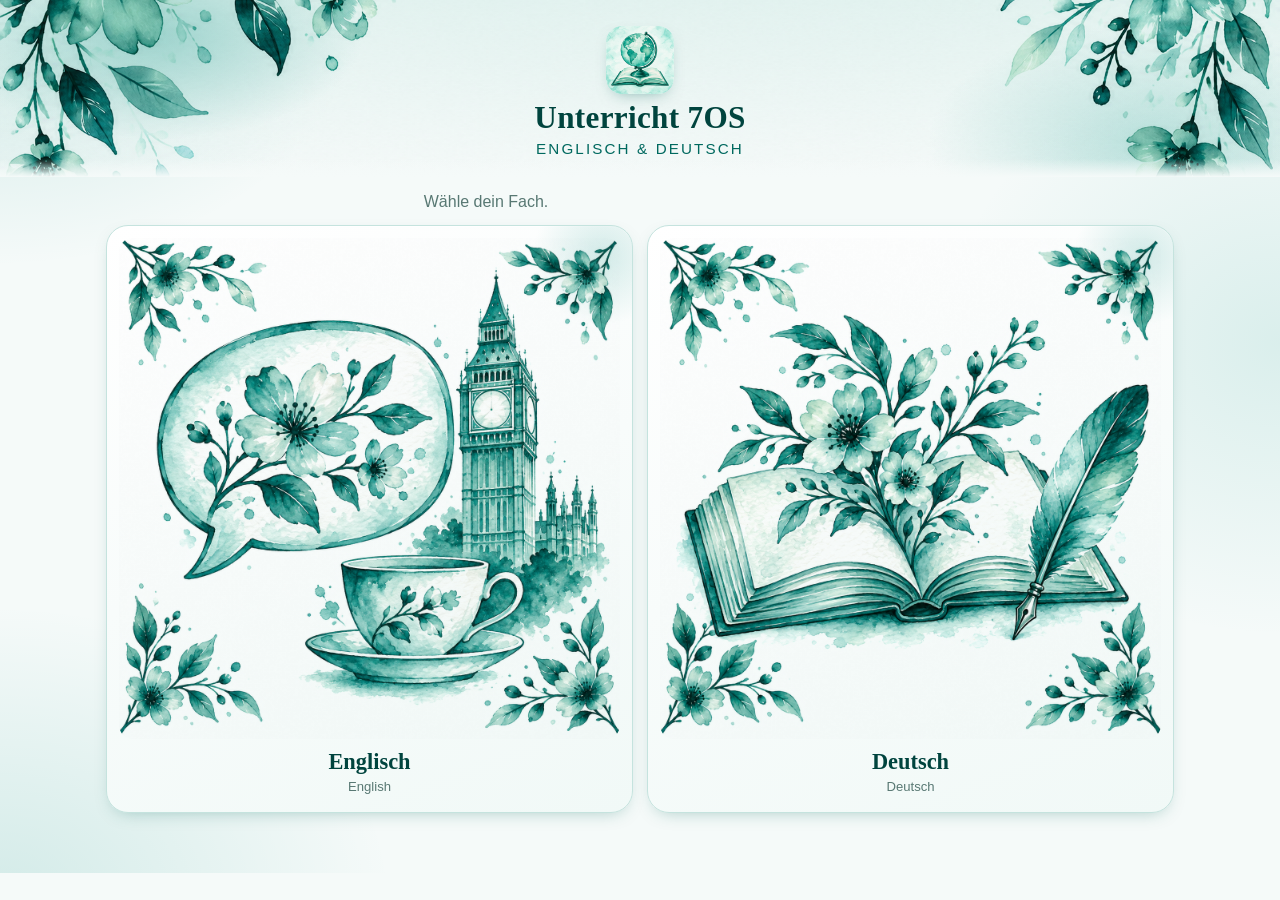
==== commit 8db964da: "Add files via upload" ====
--- a/index.html
+++ b/index.html
@@ -750,6 +750,53 @@
 .toast{position:fixed; left:50%; bottom:calc(24px + env(safe-area-inset-bottom,0px)); transform:translate(-50%,20px); opacity:0; pointer-events:none;
   background:var(--accent-deep); color:#fff; padding:11px 18px; border-radius:999px; font-size:.9rem; transition:.25s; max-width:90vw; text-align:center; z-index:50;}
 .toast.show{opacity:1; transform:translate(-50%,0);}
+.gn-gap{height:14px}
+.gn .gn-s{margin:8px 0;font-size:1.02rem}
+.gn-list{margin:0 0 14px}
+.gn-pair{display:grid;grid-template-columns:7.5em 1.6em 1fr;align-items:baseline;padding:2px 0;font-size:1.05rem}
+.gn-pair span{color:var(--ink)} .gn-pair i{font-style:normal;color:var(--accent-mid)} .gn-pair b,.gn-pair b u{color:var(--accent-deep)} .gn-pair u{text-decoration:none;font-weight:800}
+.gn h5{margin:0 0 8px;font-family:var(--serif);font-size:1.08rem;color:var(--accent-deep)}
+.gn-pos{display:flex;align-items:center;gap:12px;margin:8px 0;padding:10px 12px;background:var(--accent-pale);border-radius:12px}
+.gn-pos p{margin:0}
+.gn-tag{flex:0 0 auto;background:var(--accent-dark);color:#fff;border-radius:999px;padding:4px 12px;font-size:.82rem;font-weight:700}
+.gn-tag.t2{background:#b8741a}
+
+.gb-frame{border:1px solid var(--border);border-radius:18px;overflow:hidden;background:#0f1b1d}
+.gb-frame iframe{display:block;width:100%;height:calc(100vh - 230px);min-height:560px;border:0}
+
+.wc-hint{background:var(--accent-pale);border:1px solid var(--border);border-radius:var(--radius);padding:12px 14px;margin:0 0 14px;line-height:1.5;font-size:.92rem}
+.wc-teams{background:#fff7d6;border:1px solid #ecd77a;border-radius:var(--radius);padding:11px 14px;margin:12px 0 4px;line-height:1.45;font-size:.92rem;color:#5a4b00}
+.wc-steps{display:flex;gap:8px;overflow-x:auto;padding:2px 0 10px;-webkit-overflow-scrolling:touch}
+.wc-steps button{flex:0 0 auto;border:1px solid var(--border);background:var(--card);color:var(--ink);border-radius:999px;padding:8px 16px;font:inherit;font-weight:600;cursor:pointer}
+.wc-steps button.active{background:var(--accent-dark);border-color:var(--accent-dark);color:#fff}
+.wc-steptitle{font-family:Georgia,"Times New Roman",serif;color:var(--accent-deep);margin:6px 0 8px;font-size:1.25rem}
+.wc-all{display:flex;gap:8px;margin-bottom:12px;flex-wrap:wrap}
+.wc-all button,.wc-nav button{border:1px solid var(--accent-mid);background:#fff;color:var(--accent-dark);border-radius:999px;padding:8px 14px;font:inherit;font-size:.9rem;font-weight:600;cursor:pointer}
+.wc-nav{display:flex;justify-content:space-between;margin:18px 0 6px}
+.wc-nav button:last-child{background:var(--accent-dark);color:#fff;border-color:var(--accent-dark)}
+.wc-nav button:disabled{opacity:.4;cursor:default}
+.wc-card{background:linear-gradient(160deg,#fff,#f3faf8);border:1px solid var(--border);border-radius:18px;padding:14px 16px;margin-bottom:12px}
+.wc-card h3{margin:0 0 4px;font-size:1.02rem;color:var(--accent-deep)}
+.wc-q{margin:0 0 10px;color:var(--ink-soft);font-size:.9rem;line-height:1.4}
+.wc-show{border:0;background:var(--accent-dark);color:#fff;border-radius:999px;padding:9px 16px;font:inherit;font-size:.9rem;font-weight:600;cursor:pointer}
+.wc-show.open{background:var(--accent-mid)}
+.wc-sol{margin-top:12px;border-top:1px dashed var(--accent-mid);padding-top:10px;line-height:1.5;font-size:.95rem}
+.wc-sol p{margin:6px 0}
+.wc-no{color:var(--ink-soft)}
+.wc-ol{margin:4px 0;padding-left:1.3em}.wc-ul{list-style:none;margin:4px 0;padding:0}.wc-ul li::before{content:"✓ ";color:var(--accent-dark);font-weight:700}
+.wc-ol li,.wc-ul li{margin:3px 0}
+.wc-t{border-collapse:collapse;width:100%;font-size:.9rem}
+.wc-t td,.wc-t th{border-bottom:1px solid var(--border);padding:6px 6px;text-align:left;vertical-align:top}
+.wc-t th{color:var(--accent-dark)}
+.wc-ex{display:grid;gap:10px}
+.wc-ex>div{background:var(--accent-pale);border-radius:12px;padding:9px 12px}
+.wc-ex>div>b{display:block;color:var(--accent-dark);margin-bottom:3px;font-size:.85rem;text-transform:uppercase;letter-spacing:.03em}
+.wc-mail{margin:4px 0;padding:8px 12px;border-left:3px solid var(--accent-mid);background:#fff;border-radius:0 10px 10px 0;font-size:.92rem}
+.wc-ex .wc-mail{background:transparent;border:0;padding:0}
+.wc-w{color:#c0392b;text-decoration:line-through}
+.wc-r{background:#fff176;padding:0 3px;border-radius:3px;color:inherit;font-weight:700}
+.wc-check{background:#fff;border:1px dashed var(--accent-mid);border-radius:12px;padding:9px 12px;margin-top:10px;font-size:.9rem}
+
 .ka-btn.small{width:auto; display:inline-block; padding:9px 18px; margin-top:8px;}
 .install-box{margin-top:26px; padding:14px 16px; border-radius:16px; background:rgba(255,255,255,.7); border:1px solid var(--border);
   text-align:center; font-size:.9rem; color:var(--ink-soft); line-height:1.5;}
@@ -782,6 +829,7 @@
 .start-card h3{font-weight:600;}
 @media (max-width:360px){ .tile.wide{grid-template-columns:84px 1fr;} .tile.wide .tile-art{width:84px;} }
 @media (min-width:720px){ .tile-grid.one{grid-template-columns:1fr 1fr;} }
+@media (min-width:1000px){ main{max-width:1100px;} section.panel > *:not(.tile-grid){max-width:760px;} .tile-grid.one{grid-template-columns:repeat(3,1fr);} }
 @media (prefers-reduced-motion:reduce){ *{transition:none !important; animation:none !important;} }
 
 
@@ -829,6 +877,51 @@
 .ka-info{margin:0;padding-left:20px;line-height:1.7;color:var(--ink);}
 .art-slot img.ka-page{margin-bottom:14px;}
 [data-file]{cursor:pointer;}
+/* ===== Unterricht (Smartboard) ===== */
+.zsu{display:block;}
+.zsu-top{display:flex; flex-wrap:wrap; align-items:center; gap:10px 14px; margin:2px 0 12px;}
+.zsu-chips{display:flex; flex-wrap:wrap; gap:8px;}
+.zsu-chip{font:inherit; font-size:.98rem; padding:8px 14px; border-radius:999px; border:1.5px solid var(--accent-mid); background:#fff; color:var(--accent-dark); cursor:pointer;}
+.zsu-chip.on{background:var(--accent); border-color:var(--accent); color:#fff;}
+.zsu-count{margin-left:auto; color:var(--ink-soft); font-size:1rem;}
+.zsu-card{background:linear-gradient(160deg,#fff 0%,var(--accent-pale) 100%); border:1.5px solid var(--border); border-radius:var(--radius); padding:clamp(18px,3.2vw,36px) clamp(16px,3.4vw,40px); min-height:clamp(190px,30vh,320px); display:flex; flex-direction:column; justify-content:center; box-shadow:0 2px 14px rgba(1,69,56,.07);}
+.zsu-group{font-size:1.02rem; color:var(--accent-dark); letter-spacing:.02em; margin:0 0 8px;}
+.zsu-sent{font-size:clamp(1.7rem,4.2vw,2.7rem); line-height:2.15; color:var(--ink); user-select:none; -webkit-user-select:none; word-break:normal; overflow-wrap:break-word;}
+.zsu-w{display:inline; border-radius:10px; padding:2px 3px;}
+.zsu-w.tap{cursor:pointer;}
+.zsu-w.tap:hover{background:var(--accent-light);}
+.zsu-g{display:inline-block; min-width:.55em; padding:.5em .12em .1em; line-height:1.1; text-align:left; white-space:pre; cursor:pointer; border-bottom:3px dotted rgba(0,150,124,.5); border-radius:6px; margin:0; vertical-align:baseline;}
+.zsu-g.has{border-bottom-color:transparent; cursor:default; min-width:0;}
+.zsu-g.has.more{border-bottom-color:rgba(0,150,124,.45); cursor:pointer;}
+.zsu-g.off{cursor:default; border-bottom-color:transparent;}
+.zsu-g:not(.off):hover{background:var(--accent-light);}
+.zsu-m{color:#d4380d; font-weight:700;}
+.zsu-g.edge{min-width:.5em;}
+.zsu-verb{background:var(--accent-light); box-shadow:inset 0 -3px 0 var(--accent-mid);}
+.zsu-verb.hs{background:var(--accent-deep); color:#fff; box-shadow:none;}
+.zsu-verb.ns{background:var(--accent-mid); color:#fff; box-shadow:none; background:#bfe6db; color:var(--accent-deep); box-shadow:inset 0 0 0 2px var(--accent-mid);}
+@keyframes zsu-shake{0%,100%{transform:translateX(0)}20%{transform:translateX(-5px)}40%{transform:translateX(5px)}60%{transform:translateX(-4px)}80%{transform:translateX(3px)}}
+.zsu-shake{animation:zsu-shake .35s ease;}
+.zsu-hint{min-height:1.6em; margin:14px 0 0; font-size:1.12rem; color:var(--accent-dark);}
+.zsu-hint.warn{color:#b5340a;}
+.zsu-parts{display:grid; grid-template-columns:1fr 1fr; gap:14px; margin-top:12px;}
+.zsu-part{background:#fff; border:1.5px solid var(--border); border-radius:var(--radius); padding:12px 14px;}
+.zsu-part.ok{border-color:var(--accent); background:var(--accent-pale);}
+.zsu-part h4{margin:0 0 4px; font-size:.95rem; color:var(--accent-dark); font-weight:600;}
+.zsu-part p{margin:0 0 10px; font-size:clamp(1.1rem,2.2vw,1.45rem); color:var(--ink);}
+.zsu-pb{display:flex; gap:10px; flex-wrap:wrap;}
+.zsu-btn{font:inherit; font-size:1.05rem; padding:11px 18px; min-height:46px; border-radius:14px; border:1.5px solid var(--accent-mid); background:#fff; color:var(--accent-dark); cursor:pointer;}
+.zsu-btn:hover{background:var(--accent-light);}
+.zsu-btn.pri{background:var(--accent); border-color:var(--accent); color:#fff;}
+.zsu-btn.pri:hover{background:var(--accent-dark);}
+.zsu-btn:disabled{opacity:.4; cursor:default;}
+.zsu-result{font-weight:600; color:var(--accent-dark); font-size:1.1rem;}
+.zsu-legend{margin:10px 0 0; font-size:.98rem; color:var(--ink-soft);}
+.zsu-ctrl{display:flex; flex-wrap:wrap; gap:10px; margin-top:16px; align-items:center;}
+.zsu-ctrl .sp{flex:1;}
+.zsu-merke{margin-top:14px; padding:14px 18px; border:1px dashed var(--accent-mid); border-radius:var(--radius); background:#fff; font-size:1.1rem; line-height:1.5; color:var(--ink);}
+@media (max-width:640px){ .zsu-parts{grid-template-columns:1fr;} .zsu-count{margin-left:0;} }
+@media (min-width:1000px){ #zs-unterricht > *{max-width:none;} }
 </style>
 <link rel="stylesheet" href="cl.css">
 </head>
@@ -878,13 +971,14 @@
   <div class="panel-head"><h2 class="panel-title">Englisch</h2></div>
   <p class="panel-sub">Choose a topic.</p>
   <div class="tile-grid one">
-    <div class="tile wide" role="button" tabindex="0" data-goto="ablauf-en"><div class="tile-art"><svg class="fb" viewBox="0 0 100 100" aria-hidden="true"><use href="#blossom"/></svg><img src="img/kachel-ablauf-englisch.png" alt="" loading="lazy" onload="this.parentNode.classList.add('ok')" onerror="this.remove()"></div><div class="tile-text"><h3>The next school weeks</h3><p>29.10. to 19.11.2026</p></div></div>
+    <div class="tile wide" role="button" tabindex="0" data-goto="ablauf-en"><div class="tile-art"><svg class="fb" viewBox="0 0 100 100" aria-hidden="true"><use href="#blossom"/></svg><img src="img/kachel-ablauf-englisch.png" alt="" loading="lazy" onload="this.parentNode.classList.add('ok')" onerror="this.remove()"></div><div class="tile-text"><h3>The next school weeks</h3><p>26.11. to 17.12.2026</p></div></div>
     <div class="tile wide" role="button" tabindex="0" data-goto="vt-home"><div class="tile-art glyph"><span class="fb">Abc</span><img src="img/kachel-vocab-trainer.png" alt="" loading="lazy" onload="this.parentNode.classList.add('ok')" onerror="this.remove()"></div><div class="tile-text"><h3>Vocabulary Trainer</h3><p>Practise the words of every lesson</p></div></div>
     <div class="tile wide" role="button" tabindex="0" data-goto="gp-home"><div class="tile-art glyph"><span class="fb">✎</span><img src="img/kachel-cl-grammar-practice.png" alt="" loading="lazy" onload="this.parentNode.classList.add('ok')" onerror="this.remove()"></div><div class="tile-text"><h3>Grammar Practice</h3><p>Practise the grammar of every lesson</p></div></div>
   </div>
   <p class="panel-sub" style="margin-top:18px">Chapters</p>
   <div class="tile-grid one">
     <div class="tile wide" role="button" tabindex="0" data-goto="il-home"><div class="tile-art glyph"><span class="fb">LDN</span><img src="img/kachel-il-london.png" alt="" loading="lazy" onload="this.parentNode.classList.add('ok')" onerror="this.remove()"></div><div class="tile-text"><h3>I Love London</h3><p>Our London guide</p></div></div>
+    <div class="tile wide" role="button" tabindex="0" data-goto="wc-home"><div class="tile-art glyph"><span class="fb">✉</span><img src="img/kachel-writing-course.png" alt="" loading="lazy" onload="this.parentNode.classList.add('ok')" onerror="this.remove()"></div><div class="tile-text"><h3>Writing Course</h3><p>Write back to a friend</p></div></div>
     <div class="tile wide" role="button" tabindex="0" data-goto="cl-home"><div class="tile-art glyph"><span class="fb">CL</span><img src="img/kachel-country-life.png" alt="" loading="lazy" onload="this.parentNode.classList.add('ok')" onerror="this.remove()"></div><div class="tile-text"><h3>Country Life</h3><p>Chapter 2 · starts on 19.11.2026</p></div></div>
   </div>
   <p class="panel-sub" style="margin-top:18px">Tests und Klassenarbeiten</p>
@@ -895,13 +989,12 @@
 <section class="panel" id="ablauf-en">
   <button class="back-link" data-goto="englisch"><svg viewBox="0 0 24 24" fill="none" stroke="currentColor" stroke-width="2" stroke-linecap="round" stroke-linejoin="round"><path d="M15 18l-6-6 6-6"/></svg>Englisch</button>
   <div class="panel-head"><h2 class="panel-title">The next school weeks</h2></div>
-  <p class="panel-sub">29.10.2026 to 19.11.2026</p>
-  <div class="date-alert" role="alert"><b>Important!</b> The class test date has changed: the class test &quot;I Love London&quot; will now take place on <b>19.11.2026</b>!</div>
+  <p class="panel-sub">26.11.2026 to 17.12.2026</p>
   <ol class="timeline">
-    <li class=""><span class="tl-date"><b>29.10.</b><i>Thu</i></span><span class="tl-what">Writing course, steps 1–5</span></li>
-    <li class=""><span class="tl-date"><b>05.11.</b><i>Thu</i></span><span class="tl-what">Writing course, steps 6–8<small>Class test: how it works, points and help cards · practice test</small></span></li>
-    <li class=""><span class="tl-date"><b>12.11.</b><i>Thu</i></span><span class="tl-what">Short repetition for your class test + new chapter</span></li>
-    <li class="ka"><span class="tl-date"><b>19.11.</b><i>Thu</i></span><span class="tl-what">(Short lessons) Class test “I Love London”</span></li>
+    <li class=""><span class="tl-date"><b>26.11.</b><i>Thu</i></span><span class="tl-what">Country Life: Lesson 1</span></li>
+    <li class=""><span class="tl-date"><b>03.12.</b><i>Thu</i></span><span class="tl-what">Country Life: Lesson 2</span></li>
+    <li class=""><span class="tl-date"><b>10.12.</b><i>Thu</i></span><span class="tl-what">Country Life: Lesson 3</span></li>
+    <li class=""><span class="tl-date"><b>17.12.</b><i>Thu</i></span><span class="tl-what">Christmas Lesson</span></li>
   </ol>
 </section>
 <section class="panel" id="deutsch">
@@ -909,7 +1002,7 @@
   <div class="panel-head"><h2 class="panel-title">Deutsch</h2></div>
   <p class="panel-sub">Was steht in den nächsten Wochen an?</p>
   <div class="tile-grid one">
-    <div class="tile wide" role="button" tabindex="0" data-goto="ablauf"><div class="tile-art"><svg class="fb" viewBox="0 0 100 100" aria-hidden="true"><use href="#blossom"/></svg><img src="img/kachel-ablauf.png" alt="" loading="lazy" onload="this.parentNode.classList.add('ok')" onerror="this.remove()"></div><div class="tile-text"><h3>Ablauf der nächsten Schulwochen</h3><p>Termine vom 28.10. bis 02.12.2026</p></div></div>
+    <div class="tile wide" role="button" tabindex="0" data-goto="ablauf"><div class="tile-art"><svg class="fb" viewBox="0 0 100 100" aria-hidden="true"><use href="#blossom"/></svg><img src="img/kachel-ablauf.png" alt="" loading="lazy" onload="this.parentNode.classList.add('ok')" onerror="this.remove()"></div><div class="tile-text"><h3>Ablauf der nächsten Schulwochen</h3><p>Termine vom 11.11. bis 02.12.2026</p></div></div>
     <div class="tile wide" role="button" tabindex="0" data-goto="zeichensetzung"><div class="tile-art"><svg class="fb" viewBox="0 0 100 100" aria-hidden="true"><use href="#blossom"/></svg><img src="img/kachel-zeichensetzung.png" alt="" loading="lazy" onload="this.parentNode.classList.add('ok')" onerror="this.remove()"></div><div class="tile-text"><h3>Zeichensetzung (ab dem 04.11.2026)</h3><p>Erklärungen und Übungen für die Klassenarbeit</p></div></div>
     <div class="tile wide" role="button" tabindex="0" data-goto="fremdsein"><div class="tile-art"><svg class="fb" viewBox="0 0 100 100" aria-hidden="true"><use href="#blossom"/></svg><img src="img/kachel-fremdsein.png" alt="" loading="lazy" onload="this.parentNode.classList.add('ok')" onerror="this.remove()"></div><div class="tile-text"><h3>Fremd sein (ab dem 09.12.2026)</h3><p>Geschichten, Texte und Vorträge</p></div></div>
   </div>
@@ -922,11 +1015,13 @@
 <section class="panel" id="ablauf">
   <button class="back-link" data-goto="deutsch"><svg viewBox="0 0 24 24" fill="none" stroke="currentColor" stroke-width="2" stroke-linecap="round" stroke-linejoin="round"><path d="M15 18l-6-6 6-6"/></svg>Deutsch</button>
   <div class="panel-head"><h2 class="panel-title">Ablauf der nächsten Schulwochen</h2></div>
-  <p class="panel-sub">28.10.2026 bis 02.12.2026</p>
-  <div class="art-slot" id="ablauf-slot">
-    <img src="img/ablauf-uebersicht.png" alt="Übersicht der Termine vom 28.10. bis 02.12.2026: 28.10. Balladenvortrag; 04.11. Wörtliche Rede, Aufzählungen, Datumsangaben in Brief und Einladung; 11.11. zweigliedrige Sätze; 18.11. Buß- und Bettag, keine Schule; 25.11. zweigliedrige Sätze; 02.12. Klassenarbeit (Inhalte aus den Unterrichtsstunden 04.11., 11.11. und 25.11.)" onload="this.parentNode.classList.add('ok')" onerror="this.remove()">
-    <ol class="timeline fb"><li class=""><span class="tl-date"><b>28.10.</b><i>Mi</i></span><span class="tl-what">Balladenvortrag</span></li><li class=""><span class="tl-date"><b>04.11.</b><i>Mi</i></span><span class="tl-what">Wörtliche Rede, Aufzählungen, Datumsangaben in Brief und Einladung</span></li><li class=""><span class="tl-date"><b>11.11.</b><i>Mi</i></span><span class="tl-what">Zweigliedrige Sätze</span></li><li class="off"><span class="tl-date"><b>18.11.</b><i>Mi</i></span><span class="tl-what">Buß- und Bettag – keine Schule</span></li><li class=""><span class="tl-date"><b>25.11.</b><i>Mi</i></span><span class="tl-what">Zweigliedrige Sätze</span></li><li class="ka"><span class="tl-date"><b>02.12.</b><i>Mi</i></span><span class="tl-what">Klassenarbeit<small>(Inhalte aus den Unterrichtsstunden 04.11., 11.11. und 25.11.)</small></span></li></ol>
-  </div>
+  <p class="panel-sub">11.11.2026 bis 02.12.2026</p>
+  <ol class="timeline">
+    <li class=""><span class="tl-date"><b>11.11.</b><i>Mi</i></span><span class="tl-what">Verbesserung der Aufgaben<small>Zweigliedrige Sätze: Erklärung + Übungen</small></span></li>
+    <li class="off"><span class="tl-date"><b>18.11.</b><i>Mi</i></span><span class="tl-what">Buß- und Bettag – keine Schule</span></li>
+    <li class=""><span class="tl-date"><b>25.11.</b><i>Mi</i></span><span class="tl-what">Verbesserung zweigliedrige Sätze<small>Weitere Übungen für die Klassenarbeit</small></span></li>
+    <li class="ka"><span class="tl-date"><b>02.12.</b><i>Mi</i></span><span class="tl-what">Klassenarbeit Zeichensetzung</span></li>
+  </ol>
 </section>
 <section class="panel" id="ballade">
   <button class="back-link" data-goto="deutsch"><svg viewBox="0 0 24 24" fill="none" stroke="currentColor" stroke-width="2" stroke-linecap="round" stroke-linejoin="round"><path d="M15 18l-6-6 6-6"/></svg>Deutsch</button>
@@ -951,10 +1046,44 @@
   <div class="panel-head"><h2 class="panel-title">Zeichensetzung</h2></div>
   <p class="panel-sub">Unterricht ab dem 04.11.2026 · Klassenarbeit am 02.12.2026<br>(Inhalte aus den Unterrichtsstunden 04.11., 11.11. und 25.11.)</p>
   <div class="tile-grid two">
+    <div class="tile wide" style="grid-column:1 / -1" role="button" tabindex="0" data-goto="zs-start"><div class="tile-art"><svg class="fb" viewBox="0 0 100 100" aria-hidden="true"><use href="#blossom"/></svg><img src="img/kachel-start.png" alt="" loading="lazy" onload="this.parentNode.classList.add('ok')" onerror="this.remove()"></div><div class="tile-text"><h3>Start</h3><p>Die Einstiege in die Stunden am 11.11. und 25.11.</p></div></div>
+    <div class="tile wide" style="grid-column:1 / -1" role="button" tabindex="0" data-goto="zs-unterricht"><div class="tile-art"><svg class="fb" viewBox="0 0 100 100" aria-hidden="true"><use href="#blossom"/></svg><img src="img/kachel-unterricht.png" alt="" loading="lazy" onload="this.parentNode.classList.add('ok')" onerror="this.remove()"></div><div class="tile-text"><h3>Unterricht</h3><p>Am Smartboard: Zeichen gemeinsam setzen</p></div></div>
     <div class="tile " role="button" tabindex="0" data-goto="erklaerungen"><div class="tile-art"><svg class="fb" viewBox="0 0 100 100" aria-hidden="true"><use href="#blossom"/></svg><img src="img/kachel-erklaerungen.png" alt="" loading="lazy" onload="this.parentNode.classList.add('ok')" onerror="this.remove()"></div><div class="tile-text"><h3>Erklärungen</h3><p>zu den Inhalten der Klassenarbeit</p></div></div>
     <div class="tile " role="button" tabindex="0" data-goto="uebungen"><div class="tile-art"><svg class="fb" viewBox="0 0 100 100" aria-hidden="true"><use href="#blossom"/></svg><img src="img/kachel-uebungen.png" alt="" loading="lazy" onload="this.parentNode.classList.add('ok')" onerror="this.remove()"></div><div class="tile-text"><h3>Übungen</h3><p>mit neuen Sätzen üben</p></div></div>
   </div>
   <div class="toast" id="toast" role="status" aria-live="polite"></div>
+</section>
+<section class="panel" id="zs-start">
+  <button class="back-link" data-goto="zeichensetzung"><svg viewBox="0 0 24 24" fill="none" stroke="currentColor" stroke-width="2" stroke-linecap="round" stroke-linejoin="round"><path d="M15 18l-6-6 6-6"/></svg>Zeichensetzung</button>
+  <div class="panel-head"><h2 class="panel-title">Start</h2></div>
+  <p class="panel-sub">Der Einstieg in die Stunde.</p>
+  <h3 class="panel-title" style="font-size:1.15rem;margin:6px 0 10px">Mittwoch, 11.11.2026</h3>
+  <div class="art-slot" id="start-1111-slot">
+    <img src="img/start-11-11.png" alt="Einstieg 11.11.: Sechs Sätze ohne Satzzeichen, bei denen die fehlenden Zeichen gesetzt werden" onload="this.parentNode.classList.add('ok')" onerror="this.remove()">
+    <div class="note-card fb">Der Einstieg für den 11.11. wird noch eingestellt.</div>
+  </div>
+  <h3 class="panel-title" style="font-size:1.15rem;margin:22px 0 10px">Mittwoch, 25.11.2026</h3>
+  <div class="art-slot" id="start-2511-slot">
+    <img src="img/start-25-11.png" alt="Einstieg 25.11." onload="this.parentNode.classList.add('ok')" onerror="this.remove()">
+    <div class="note-card fb">Der Einstieg für den 25.11. wird noch eingestellt.</div>
+  </div>
+  <h3 class="section-label">Lösungen</h3>
+  <div class="tile-grid one">
+    <div class="tile wide small" role="button" tabindex="0" data-file="files/loesungen-uebungen-zeichensetzung.pdf"><div class="tile-art glyph"><span class="fb">✓</span></div><div class="tile-text"><h3>Lösungen zu den Übungen</h3><p>Zum Öffnen antippen (PDF)</p></div></div>
+  </div>
+  <h3 class="section-label">Lösungen zu den Arbeitsblättern</h3>
+  <div class="tile-grid one">
+    <div class="tile wide small" role="button" tabindex="0" data-file="files/loesung-datumsangaben.pdf"><div class="tile-art glyph"><span class="fb">✓</span></div><div class="tile-text"><h3>Datumsangaben in Brief und Einladung</h3><p>Lösungen (PDF)</p></div></div>
+    <div class="tile wide small" role="button" tabindex="0" data-file="files/loesung-aufzaehlungen.pdf"><div class="tile-art glyph"><span class="fb">✓</span></div><div class="tile-text"><h3>Aufzählungen: Kommas setzen</h3><p>Lösungen (PDF)</p></div></div>
+    <div class="tile wide small" role="button" tabindex="0" data-file="files/loesung-woertliche-rede.pdf"><div class="tile-art glyph"><span class="fb">✓</span></div><div class="tile-text"><h3>Wörtliche Rede: Satzzeichen setzen</h3><p>Lösungen (PDF)</p></div></div>
+    <div class="tile wide small" role="button" tabindex="0" data-file="files/loesung-zweigliedrige-saetze.pdf"><div class="tile-art glyph"><span class="fb">✓</span></div><div class="tile-text"><h3>Zweigliedrige Sätze</h3><p>Lösungen (PDF)</p></div></div>
+  </div>
+  <div class="toast" role="status" aria-live="polite"></div>
+</section>
+<section class="panel" id="zs-unterricht">
+  <button class="back-link" data-goto="zeichensetzung"><svg viewBox="0 0 24 24" fill="none" stroke="currentColor" stroke-width="2" stroke-linecap="round" stroke-linejoin="round"><path d="M15 18l-6-6 6-6"/></svg>Zeichensetzung</button>
+  <div class="panel-head"><h2 class="panel-title">Unterricht</h2></div>
+  <div id="zsu-root" class="zsu"></div>
 </section>
 <section class="panel" id="erklaerungen">
   <button class="back-link" data-goto="zeichensetzung"><svg viewBox="0 0 24 24" fill="none" stroke="currentColor" stroke-width="2" stroke-linecap="round" stroke-linejoin="round"><path d="M15 18l-6-6 6-6"/></svg>Zeichensetzung</button>
@@ -1010,6 +1139,15 @@
     <div class="tile wide small" role="button" tabindex="0" data-goto="ueb-saetze"><div class="tile-art glyph"><span>… , …</span></div><div class="tile-text"><h3>Zweigliedrige Sätze</h3><p>10 Sätze: Komma vor weil, dass, denn, aber …</p></div></div>
     <div class="tile wide small" role="button" tabindex="0" data-goto="ueb-teile"><div class="tile-art glyph"><span>H | N</span></div><div class="tile-text"><h3>Haupt- oder Nebensatz?</h3><p>10 Sätze: Verb markieren und Teile bestimmen</p></div></div>
   </div>
+  <h3 class="section-label">Arbeitsblätter zum Herunterladen</h3>
+  <p class="panel-sub">Als PDF öffnen und speichern, z. B. für GoodNotes.</p>
+  <div class="tile-grid one">
+    <div class="tile wide small" role="button" tabindex="0" data-file="files/arbeitsblatt-datumsangaben.pdf"><div class="tile-art glyph"><span class="fb">📄</span></div><div class="tile-text"><h3>Datumsangaben in Brief und Einladung</h3><p>Kommas setzen und richtig aufschreiben (2 Seiten)</p></div></div>
+    <div class="tile wide small" role="button" tabindex="0" data-file="files/arbeitsblatt-aufzaehlungen.pdf"><div class="tile-art glyph"><span class="fb">📄</span></div><div class="tile-text"><h3>Aufzählungen: Kommas setzen</h3><p>Kommas setzen (1) und (2)</p></div></div>
+    <div class="tile wide small" role="button" tabindex="0" data-file="files/arbeitsblatt-woertliche-rede.pdf"><div class="tile-art glyph"><span class="fb">📄</span></div><div class="tile-text"><h3>Wörtliche Rede: Satzzeichen setzen</h3><p>Übungsblatt und Zeichen setzen</p></div></div>
+    <div class="tile wide small" role="button" tabindex="0" data-file="files/arbeitsblatt-zweigliedrige-saetze.pdf"><div class="tile-art glyph"><span class="fb">📄</span></div><div class="tile-text"><h3>Zweigliedrige Sätze</h3><p>30 Sätze untersuchen</p></div></div>
+  </div>
+  <div class="toast" role="status" aria-live="polite"></div>
 </section>
 <section class="panel" id="ueb-rede">
   <button class="back-link" data-goto="uebungen"><svg viewBox="0 0 24 24" fill="none" stroke="currentColor" stroke-width="2" stroke-linecap="round" stroke-linejoin="round"><path d="M15 18l-6-6 6-6"/></svg>Übungen</button>
@@ -1388,6 +1526,23 @@
 </section>
 
 <!-- ===== COUNTRY LIFE ===== -->
+<section class="panel" id="wc-home">
+  <button class="back-link" data-goto="englisch"><svg viewBox="0 0 24 24" fill="none" stroke="currentColor" stroke-width="2" stroke-linecap="round" stroke-linejoin="round"><path d="M15 18l-6-6 6-6"/></svg>Englisch</button>
+  <div class="panel-head"><h2 class="panel-title">Writing Course</h2></div>
+  <p class="panel-sub">Write back to a friend – step by step.</p>
+  <div class="tile-grid one">
+    <div class="tile wide small" role="button" tabindex="0" data-file="files/writing-course.pdf"><div class="tile-art glyph"><span class="fb">📄</span></div><div class="tile-text"><h3>Worksheets (PDF)</h3><p>Steps 1–8 to download</p></div></div>
+    <div class="tile wide small" role="button" tabindex="0" data-goto="wc-solutions"><div class="tile-art glyph"><span class="fb">✓</span></div><div class="tile-text"><h3>Solutions</h3><p>Check your tasks, step by step</p></div></div>
+  </div>
+  <div class="toast" role="status" aria-live="polite"></div>
+</section>
+<section class="panel" id="wc-solutions">
+  <button class="back-link" data-goto="wc-home"><svg viewBox="0 0 24 24" fill="none" stroke="currentColor" stroke-width="2" stroke-linecap="round" stroke-linejoin="round"><path d="M15 18l-6-6 6-6"/></svg>Writing Course</button>
+  <div class="panel-head"><h2 class="panel-title">Writing Course – Solutions</h2></div>
+  <div class="wc-hint"><b>So arbeitest du:</b> Sieh dir zuerst die Aufgabe an und löse sie. Erst danach deckst du die Lösung auf und verbesserst mit einem <b>anderen Stift</b>. Bei offenen Aufgaben sind die Beispiele A und B nur Vorschläge – eigene richtige Antworten sind auch gut.</div>
+  <div class="wc-teams">Dein Text ist fertig? Schicke ihn gern über Teams an mich. Ich sehe ihn mir an und gebe dir eine Rückmeldung.</div>
+  <div id="wc-sol-root" style="margin-top:14px"></div>
+</section>
 <section class="panel" id="il-home">
   <button class="back-link" data-goto="englisch"><svg viewBox="0 0 24 24" fill="none" stroke="currentColor" stroke-width="2" stroke-linecap="round" stroke-linejoin="round"><path d="M15 18l-6-6 6-6"/></svg>Englisch</button>
   <div class="panel-head"><h2 class="panel-title">I Love London</h2></div>
@@ -1413,28 +1568,27 @@
 <section class="panel" id="cl-home">
   <button class="back-link" data-goto="englisch"><svg viewBox="0 0 24 24" fill="none" stroke="currentColor" stroke-width="2" stroke-linecap="round" stroke-linejoin="round"><path d="M15 18l-6-6 6-6"/></svg>Englisch</button>
   <div class="panel-head"><h2 class="panel-title">Country Life</h2></div>
-  <p class="panel-sub">Chapter 2</p>
+  <p class="panel-sub">Chapter 2 · Choose a lesson.</p>
   <div class="tile-grid one">
-    <div class="tile wide" role="button" tabindex="0" data-goto="cl-chapter"><div class="tile-art glyph"><span class="fb">CL</span><img src="img/kachel-cl-chapter.png" alt="" loading="lazy" onload="this.parentNode.classList.add('ok')" onerror="this.remove()"></div><div class="tile-text"><h3>Our new Chapter</h3><p>Lessons, vocabulary and tips</p></div></div>
-  </div>
-</section>
-<section class="panel" id="cl-chapter">
-  <button class="back-link" data-goto="cl-home"><svg viewBox="0 0 24 24" fill="none" stroke="currentColor" stroke-width="2" stroke-linecap="round" stroke-linejoin="round"><path d="M15 18l-6-6 6-6"/></svg>Country Life</button>
-  <div class="panel-head"><h2 class="panel-title">Our new Chapter</h2></div>
-  <p class="panel-sub">Choose a lesson.</p>
-  <div class="tile-grid one">
+    <div class="tile wide" role="button" tabindex="0" data-goto="cl-goodbye"><div class="tile-art glyph"><span class="fb">🎟</span><img src="img/kachel-cl-goodbye.png" alt="" loading="lazy" onload="this.parentNode.classList.add('ok')" onerror="this.remove()"></div><div class="tile-text"><h3>Goodbye London</h3><p>Finish London, start Country Life</p></div></div>
     <div class="tile wide" role="button" tabindex="0" data-goto="cl-l1"><div class="tile-art glyph"><span class="fb">1</span><img src="img/kachel-cl-lesson1.png" alt="" loading="lazy" onload="this.parentNode.classList.add('ok')" onerror="this.remove()"></div><div class="tile-text"><h3>1st Lesson</h3><p>Listening</p></div></div>
     <div class="tile wide" role="button" tabindex="0" data-goto="cl-l2"><div class="tile-art glyph"><span class="fb">2</span><img src="img/kachel-cl-lesson2.png" alt="" loading="lazy" onload="this.parentNode.classList.add('ok')" onerror="this.remove()"></div><div class="tile-text"><h3>2nd Lesson</h3><p>Reading</p></div></div>
     <div class="tile wide" role="button" tabindex="0" data-goto="cl-l3"><div class="tile-art glyph"><span class="fb">3</span><img src="img/kachel-cl-lesson3.png" alt="" loading="lazy" onload="this.parentNode.classList.add('ok')" onerror="this.remove()"></div><div class="tile-text"><h3>3rd Lesson</h3><p>Grammar</p></div></div>
     <div class="tile wide" role="button" tabindex="0" data-goto="cl-l4"><div class="tile-art glyph"><span class="fb">4</span><img src="img/kachel-cl-lesson4.png" alt="" loading="lazy" onload="this.parentNode.classList.add('ok')" onerror="this.remove()"></div><div class="tile-text"><h3>4th Lesson</h3><p>Grammar</p></div></div>
   </div>
 </section>
+<section class="panel" id="cl-goodbye">
+  <button class="back-link" data-goto="cl-home"><svg viewBox="0 0 24 24" fill="none" stroke="currentColor" stroke-width="2" stroke-linecap="round" stroke-linejoin="round"><path d="M15 18l-6-6 6-6"/></svg>Country Life</button>
+  <div class="panel-head"><h2 class="panel-title">Goodbye London</h2></div>
+  <p class="panel-sub">The Last Ticket – solve the puzzles together and find the way to Country Life. Turn the sound on.</p>
+  <div class="gb-frame"><iframe src="escape_room/index.html" title="Goodbye London – The Last Ticket" loading="lazy" allow="autoplay"></iframe></div>
+  <p class="panel-sub" style="margin-top:10px"><a href="escape_room/index.html" target="_blank" rel="noopener" style="color:var(--accent-dark);font-weight:600">Open in full screen ↗</a></p>
+</section>
 <section class="panel" id="cl-l1">
-  <button class="back-link" data-goto="cl-chapter"><svg viewBox="0 0 24 24" fill="none" stroke="currentColor" stroke-width="2" stroke-linecap="round" stroke-linejoin="round"><path d="M15 18l-6-6 6-6"/></svg>Our new Chapter</button>
+  <button class="back-link" data-goto="cl-home"><svg viewBox="0 0 24 24" fill="none" stroke="currentColor" stroke-width="2" stroke-linecap="round" stroke-linejoin="round"><path d="M15 18l-6-6 6-6"/></svg>Country Life</button>
   <div class="panel-head"><h2 class="panel-title">1st Lesson: Listening</h2></div>
   <p class="panel-sub">Today we train our ears.</p>
   <div class="tile-grid one">
-    <div class="tile wide small" role="button" tabindex="0" data-goto="cl-start"><div class="tile-art glyph"><span class="fb">?</span><img src="img/kachel-cl-warmup.png" alt="" loading="lazy" onload="this.parentNode.classList.add('ok')" onerror="this.remove()"></div><div class="tile-text"><h3>Warm-up</h3><p>Who am I? And where are we going?</p></div></div>
     <div class="tile wide small" role="button" tabindex="0" data-goto="cl-audio"><div class="tile-art glyph"><span class="fb">♪</span><img src="img/kachel-cl-audio.png" alt="" loading="lazy" onload="this.parentNode.classList.add('ok')" onerror="this.remove()"></div><div class="tile-text"><h3>Listening Audios</h3><p>Listening 1 and Listening 2</p></div></div>
     <div class="tile wide small" role="button" tabindex="0" data-goto="cl-vocab"><div class="tile-art glyph"><span class="fb">Abc</span><img src="img/kachel-cl-vocab.png" alt="" loading="lazy" onload="this.parentNode.classList.add('ok')" onerror="this.remove()"></div><div class="tile-text"><h3>Vocabulary</h3><p>Word list and quiz</p></div></div>
     <div class="tile wide small" role="button" tabindex="0" data-goto="cl-tips"><div class="tile-art glyph"><span class="fb">♪</span><img src="img/kachel-cl-tips.png" alt="" loading="lazy" onload="this.parentNode.classList.add('ok')" onerror="this.remove()"></div><div class="tile-text"><h3>Listening Tips</h3><p>How to get more out of every audio</p></div></div>
@@ -1529,7 +1683,7 @@
   <div class="cl-quiz" id="vt-quiz-expl"></div>
 </section>
 <section class="panel" id="cl-l2">
-  <button class="back-link" data-goto="cl-chapter"><svg viewBox="0 0 24 24" fill="none" stroke="currentColor" stroke-width="2" stroke-linecap="round" stroke-linejoin="round"><path d="M15 18l-6-6 6-6"/></svg>Our new Chapter</button>
+  <button class="back-link" data-goto="cl-home"><svg viewBox="0 0 24 24" fill="none" stroke="currentColor" stroke-width="2" stroke-linecap="round" stroke-linejoin="round"><path d="M15 18l-6-6 6-6"/></svg>Country Life</button>
   <div class="panel-head"><h2 class="panel-title">2nd Lesson: Reading</h2></div>
   <p class="panel-sub">Today we read two texts.</p>
   <div class="tile-grid one">
@@ -1610,7 +1764,7 @@
   <div class="cl-quiz" id="vt-quiz-expl2"></div>
 </section>
 <section class="panel" id="cl-l3">
-  <button class="back-link" data-goto="cl-chapter"><svg viewBox="0 0 24 24" fill="none" stroke="currentColor" stroke-width="2" stroke-linecap="round" stroke-linejoin="round"><path d="M15 18l-6-6 6-6"/></svg>Our new Chapter</button>
+  <button class="back-link" data-goto="cl-home"><svg viewBox="0 0 24 24" fill="none" stroke="currentColor" stroke-width="2" stroke-linecap="round" stroke-linejoin="round"><path d="M15 18l-6-6 6-6"/></svg>Country Life</button>
   <div class="panel-head"><h2 class="panel-title">3rd Lesson: Grammar</h2></div>
   <p class="panel-sub">Today we practise adverbs.</p>
   <div class="tile-grid one">
@@ -1642,8 +1796,28 @@
   <button class="back-link" data-goto="cl-l3"><svg viewBox="0 0 24 24" fill="none" stroke="currentColor" stroke-width="2" stroke-linecap="round" stroke-linejoin="round"><path d="M15 18l-6-6 6-6"/></svg>3rd Lesson</button>
   <div class="panel-head"><h2 class="panel-title">Grammar Notes</h2></div>
   <p class="panel-sub">Copy the notes into your exercise book.</p>
-  <div class="cl-board"><h4>Adverbs of manner (How?)</h4><p>Bella is a <b>brave</b> dog. <small>(Which dog?)</small></p><p>Bella jumped <b>bravely</b> into the water. <small>(How did she jump?)</small></p><p class="ex">slow → slowly · brave → bravely · careful → carefully · loud → loudly</p><p class="ex">happy → happ<b>ily</b> · easy → eas<b>ily</b></p><p class="ex">terrible → terrib<b>ly</b> · gentle → gent<b>ly</b></p><p class="ex">good → <b>well</b> · fast → <b>fast</b> · hard → <b>hard</b></p><p>Position: after the verb (or after the object).<br>Grandad walks slowly. · Grandad closed the gate carefully.</p></div>
-  <div class="cl-board"><h4>Adverbs of frequency (How often?)</h4><p class="ex">always · usually · often · sometimes · never</p><p class="ex">immer · normalerweise · oft · manchmal · niemals</p><p><b>1</b> after <i>be</i>: Freya is <b>always</b> friendly.</p><p><b>2</b> before a full verb: Grandad <b>usually</b> feeds the sheep.</p><p><b>3</b> after don’t, can, will … and before the full verb: We don’t <b>often</b> go to the cinema. · Ben can <b>always</b> find the sheep.</p></div>
+  <div class="art-slot">
+    <img src="img/grammar-notes-3a.png" alt="" onload="this.parentNode.classList.add('ok')" onerror="this.remove()">
+    <div class="fb"><div class="cl-board gn"><h4>Adverbs of manner (How?)</h4>
+<div class="gn-gap"></div>
+<p class="gn-s">Bella is a <b>brave</b> dog. <small>(What kind of dog is she?)</small></p>
+<p class="gn-s">Bella jumped <b>bravely</b> into the water. <small>(How did she jump?)</small></p>
+<div class="gn-gap"></div>
+<div class="gn-list"><div class="gn-pair"><span>slow</span><i>→</i><b>slowly</b></div><div class="gn-pair"><span>brave</span><i>→</i><b>bravely</b></div><div class="gn-pair"><span>careful</span><i>→</i><b>carefully</b></div><div class="gn-pair"><span>loud</span><i>→</i><b>loudly</b></div></div><div class="gn-list"><div class="gn-pair"><span>happy</span><i>→</i><b>happ<u>ily</u></b></div><div class="gn-pair"><span>easy</span><i>→</i><b>eas<u>ily</u></b></div><div class="gn-pair"><span>terrible</span><i>→</i><b>terrib<u>ly</u></b></div><div class="gn-pair"><span>gentle</span><i>→</i><b>gent<u>ly</u></b></div></div><div class="gn-list"><div class="gn-pair"><span>good</span><i>→</i><b>well</b></div><div class="gn-pair"><span>fast</span><i>→</i><b>fast</b></div><div class="gn-pair"><span>hard</span><i>→</i><b>hard</b></div></div>
+<div class="gn-gap"></div>
+<h5>Position</h5>
+<div class="gn-pos"><span class="gn-tag">after the verb</span><p>Grandad walks <b>slowly</b>.</p></div>
+<div class="gn-pos"><span class="gn-tag t2">after the object</span><p>Grandad closed the gate <b>carefully</b>.</p></div>
+</div></div>
+  </div>
+  <div class="art-slot">
+    <img src="img/grammar-notes-3b.png" alt="" onload="this.parentNode.classList.add('ok')" onerror="this.remove()">
+    <div class="fb"><div class="cl-board gn"><h4>Adverbs of frequency (How often?)</h4>
+<div class="gn-gap"></div>
+<p class="ex">always · usually · often · sometimes · never</p><p class="ex">immer · normalerweise · oft · manchmal · niemals</p>
+<div class="gn-gap"></div>
+<p><b>1</b> after <i>be</i>: Freya is <b>always</b> friendly.</p><p><b>2</b> before a full verb: Grandad <b>usually</b> feeds the sheep.</p><p><b>3</b> after don’t, can, will … and before the full verb: We don’t <b>often</b> go to the cinema. · Ben can <b>always</b> find the sheep.</p></div></div>
+  </div>
 </section>
 <section class="panel" id="cl-move3">
   <button class="back-link" data-goto="cl-l3"><svg viewBox="0 0 24 24" fill="none" stroke="currentColor" stroke-width="2" stroke-linecap="round" stroke-linejoin="round"><path d="M15 18l-6-6 6-6"/></svg>3rd Lesson</button>
@@ -1838,7 +2012,7 @@
   <div class="cl-quiz" id="gp-f4-quiz"></div>
 </section>
 <section class="panel" id="cl-l4">
-  <button class="back-link" data-goto="cl-chapter"><svg viewBox="0 0 24 24" fill="none" stroke="currentColor" stroke-width="2" stroke-linecap="round" stroke-linejoin="round"><path d="M15 18l-6-6 6-6"/></svg>Our new Chapter</button>
+  <button class="back-link" data-goto="cl-home"><svg viewBox="0 0 24 24" fill="none" stroke="currentColor" stroke-width="2" stroke-linecap="round" stroke-linejoin="round"><path d="M15 18l-6-6 6-6"/></svg>Country Life</button>
   <div class="panel-head"><h2 class="panel-title">4th Lesson: Grammar</h2></div>
   <p class="panel-sub">Today we practise the present perfect.</p>
   <div class="tile-grid one">
@@ -2716,6 +2890,301 @@
   if(a&&n){ a.addEventListener('error',()=>{ a.style.display='none'; n.style.display='block'; }); }
 })();
 </script>
+<script>
+(function(){
+const root=document.getElementById('wc-sol-root'); if(!root) return;
+const W=(s)=>`<del class="wc-w">${s}</del>`, R=(s)=>`<mark class="wc-r">${s}</mark>`;
+const ex=(a,b,la='Example A',lb='Example B')=>`<div class="wc-ex"><div><b>${la}</b>${a}</div><div><b>${lb}</b>${b}</div></div>`;
+const tbl=(rows,head)=>`<table class="wc-t">${head?'<tr>'+head.map(h=>`<th>${h}</th>`).join('')+'</tr>':''}${rows.map(r=>'<tr>'+r.map(c=>`<td>${c}</td>`).join('')+'</tr>').join('')}</table>`;
+const ol=(a)=>`<ol class="wc-ol">${a.map(x=>`<li>${x}</li>`).join('')}</ol>`;
+const ul=(a)=>`<ul class="wc-ul">${a.map(x=>`<li>${x}</li>`).join('')}</ul>`;
+const letter=(t)=>`<blockquote class="wc-mail">${t}</blockquote>`;
+const teams='<div class="wc-teams">Dein Text ist fertig? Schicke ihn gern über Teams an mich. Ich sehe ihn mir an und gebe dir eine Rückmeldung.</div>';
+const check='<div class="wc-check"><b>Checkliste</b><br>☐ Zu-/Absage mit Grund · ☐ mindestens zwei Ratschläge · ☐ eine Frage mit ? · ☐ 60–80 Wörter</div>';
+const S=[
+{n:1,t:'Read the message',tasks:[
+ {h:'Task 1 – Read and tick',q:'Read and tick (✓) the right answer.',s:ul(['a) <b>to the London Eye</b>','b) <b>his family</b>','c) <b>the tickets</b>'])},
+ {h:'Task 2 – Which part is it?',q:'Write 1, 2, 3 or 4 in the circle.',s:tbl([['You should bring a jacket.','2 (advice)'],['See you on Saturday!','4 (goodbye)'],['Sorry, I can’t come.','1 (yes or no)'],['What time do we meet?','3 (question)'],['You don’t have to bring lunch.','2 (advice)'],['How do we get there?','3 (question)']])}]},
+{n:2,t:'Say yes or no',tasks:[
+ {h:'Task 1 – Yes or no?',q:'Tick yes or no and give a reason. (open task)',s:tbl([['a) Einladung zum London Eye','yes – because I like London.','no – because I have to help at home.'],['b) Fußballspiel, du magst keinen Fußball','no – because I don’t like football.','no – because I don’t have time.'],['c) Du musst zu Hause helfen','no – because I have to help at home.','no – because my family is busy.'],['d) Regen und Kälte','no – because the weather will be bad.','yes – because it will be great anyway.']],['','Example A','Example B'])},
+ {h:'Task 2 – Useful phrases',q:'Which phrases show a reason? Tick (✓) the correct ones.',s:'<p><b>Richtig (6):</b></p>'+ul(['because I like it','because I have to help at home','because it will be great','because I don’t have time','because the weather will be bad','because my family is busy'])+'<p class="wc-no"><b>Nicht ankreuzen</b> (kein Grund): I think we should go · I can’t come</p>'},
+ {h:'Task 3 – Put the words in the right order',q:'Write the sentences.',s:ol(['I can’t come because I have to help at home.','I would love to come because it sounds great.','I can’t come because the weather will be rainy.','I would like to go because I love London.'])},
+ {h:'Task 4 – Now write your own answer',q:'Write one sentence: say yes or no and give a reason. (open task)',s:ex('Yes, I’d love to come because I want to see the London Eye.','I’m sorry, but I can’t come because I have to help at home.')}]},
+{n:3,t:'Give advice',tasks:[
+ {h:'Task 1 – What would you do?',q:'Give advice. Use should / shouldn’t / have to / don’t have to. (open task)',s:tbl([['a) It will be cold.','You should bring a warm jacket.','You should wear a scarf.'],['b) Tickets online.','You should buy the tickets early.','You should use your phone.'],['c) Museum is free.','You don’t have to pay.','You should show your student card.'],['d) Not carry a lot.','You shouldn’t bring a big bag.','You don’t have to bring many things.']],['','Example A','Example B'])},
+ {h:'Task 2 – Useful phrases',q:'Tick (✓) the phrases you can use to give advice.',s:'<p><b>Richtig (9):</b></p>'+ul(['You should …','You shouldn’t …','You have to …','You don’t have to …','It’s a good idea to …','Don’t forget to …','I think you should …','I think you shouldn’t …','Maybe you should …'])+'<p class="wc-no"><b>Nicht ankreuzen:</b> See you soon! · What time do we meet? · I’d love to come.</p>'},
+ {h:'Task 3 – Complete the sentences',q:'Use the correct form: should / shouldn’t / have to / don’t have to.',s:ol(['1) You <b>should</b> bring a jacket because it might be cold.','2) You <b>should</b> buy the tickets early.','3) You <b>don’t have to</b> bring a lot of money because you can pay by card.','4) The guard says: “Tickets, please!” You <b>have to</b> show your ticket.','5) You <b>shouldn’t</b> run on the escalator. It’s dangerous.','6) You <b>shouldn’t</b> forget your phone.'].map(x=>x.replace(/^\d\) /,'')))},
+ {h:'Task 4 – Match the advice',q:'Match the situations (1–5) with the right advice (A–E).',s:tbl([['1 It might be rainy.','C – You should bring an umbrella.'],['2 You’re going to walk a lot.','A – You should wear comfortable shoes.'],['3 You don’t have much time.','D – You should take the bus or the Tube.'],['4 You will be out all day and it’s very hot.','E – You should take a bottle of water.'],['5 You’re not sure where to go.','B – You should take a map or a navigation app.']])},
+ {h:'Task 5 – Now write your own advice',q:'Choose one situation and write two or three sentences. (open task)',s:ex('<i>It might be rainy.</i><br>You should bring an umbrella. You shouldn’t wear your new shoes. You don’t have to bring a big bag.','<i>You’re going to walk a lot.</i><br>You should wear comfortable shoes. You should take a bottle of water. It’s a good idea to take a snack.')}]},
+{n:4,t:'Ask a question',tasks:[
+ {h:'Task 1 – Question words',q:'Complete the questions.',s:ol(['<b>Where</b> do we meet?','<b>What time</b> do we meet?','<b>How</b> do we get there?','<b>What</b> should we bring?','<b>Who</b> is coming with us?','<b>What</b> is the weather like?','<b>What</b> can we do in London?','<b>How much</b> do the tickets cost?'])},
+ {h:'Task 2 – Match the questions and answers',q:'Draw lines.',s:tbl([['What time do we meet?','At 10 o’clock.'],['Where do we meet?','At the station.'],['How do we get there?','By train.'],['What should we bring?','A jacket and some snacks.'],['Should we buy the tickets online?','Yes, we should.'],['How much do the tickets cost?','About 30 pounds.']])},
+ {h:'Task 3 – Put the words in the right order',q:'Write the questions.',s:ol(['What time do we meet?','How do we get there?','What should we bring?','Should we buy the tickets online?','How much do the tickets cost?'])},
+ {h:'Task 4 – Now write your own questions',q:'Write three questions for your friend. (open task)',s:ex(ol(['Where do we meet?','What should I wear?','How long do we stay there?']),ol(['What time do we meet?','Who is coming with us?','How much does lunch cost?']))+'<p class="wc-no">Fragezeichen nicht vergessen!</p>'}]},
+{n:5,t:'Put it together',tasks:[
+ {h:'Task 1 – Jayden’s message',q:'Tick (✓) what Jayden asks.',s:ul(['<b>Do you want to come with us?</b>','<b>What do you think we should do?</b>'])+'<p class="wc-no">Nicht ankreuzen: How old are you?</p>'},
+ {h:'Task 2 – Complete the reply',q:'Complete the text with words from the box. Use each word once.',s:letter('Hi Jayden,<br>thanks for your message! Yes, I’d love to come <b>because</b> I want to see <b>London</b> from above. We can go by <b>train</b>. You should buy the <b>tickets</b> online, and you should bring a <b>jacket</b> and an <b>umbrella</b> because the weather forecast says it will be <b>rainy</b>. It sounds <b>great</b>! What time do we meet? See you soon!<br>Sam')},
+ {h:'Task 3 – Find the mistakes',q:'There are four mistakes in the text. Circle them and write the correct words.',s:letter(`Hi Mia,<br>I’m ${W('go')} ${R('going')} to London next Saturday. We’re going by train. You should ${W('to')} come with us, because it ${W('sounded')} ${R('sounds')} great. You should bring a jacket and ${W('a')} ${R('an')} umbrella. See you soon!<br>Sam`)+ol(['I’m go → <b>I’m going</b>','You should to come → <b>You should come</b> (kein „to“ nach should)','it sounded great → <b>it sounds great</b>','a umbrella → <b>an umbrella</b>'])},
+ {h:'Task 4 – Put the sentences in the right order',q:'Write the numbers 1–5.',s:ol(['Thanks for your message!','Yes, I’d love to come','because it sounds great.','You should bring a jacket and an umbrella.','See you soon!'])},
+ {h:'Task 5 – Now write your own text',q:'Reply to Jayden’s message. 60–80 words. (open task)',s:ex(letter('Hi Jayden,<br>Thanks for your message! Yes, I’d love to come because I want to see London from above. You should buy the tickets online, and you should bring a warm jacket because it can be cold up there. You don’t have to bring lunch because there are many cafés near the London Eye. What time do we meet? And how do we get there?<br>See you soon! Sam'),letter('Hi Jayden,<br>Thanks for your message! I’m sorry, but I can’t come because I have to help at home on Saturday. You should bring an umbrella because it might rain, and you should wear comfortable shoes. You don’t have to go to the ticket office – you can buy the tickets online. I hope you have a great day. Can we go together next time?<br>Best wishes, Sam'),'Example A (yes)','Example B (no)')+check+teams}]},
+{n:6,t:'Your turn!',tasks:[
+ {h:'Task 4 – Write your reply',q:'Write a reply to Jayden. 60–80 words. Say yes or no, give two pieces of advice and ask a question. (open task)',s:ex(letter('Hi Jayden,<br>Thank you for the invitation! I’d love to come because it sounds great and I like London. I think you should take the Tube because it is quick. You should also bring a bottle of water, and you shouldn’t forget your phone for the photos. Should we buy the tickets online? It is a good idea to meet early. What time do we meet?<br>See you on Saturday! Sam'),letter('Hi Jayden,<br>I’m sorry, but I can’t come because my family is busy on Saturday. Have fun! You should bring a jacket because the weather will be cold. It’s a good idea to buy the tickets early, and you shouldn’t carry a lot of things. How much do the tickets cost? And how long do you want to stay there? Send me a photo!<br>Take care, Sam'),'Example A (yes)','Example B (no)')+check+teams},
+ {h:'Task 5 – Word count',q:'Count your words and write the number.',s:'<p>Individuell. Ziel: <b>60–80 Wörter</b>.</p>'}]},
+{n:7,t:'Check and improve',tasks:[
+ {h:'Task 1 – Find the mistakes',q:'There are six mistakes in the text. Circle them and write the correct words.',s:letter(`Hi Jayden,<br>Thanks for ${W('you')} ${R('your')} message! I’d love to come because I want ${R('to')} see the ${W('london')} ${R('London')} Eye. You should ${W('to')} bring a jacket. What time ${R('do')} we meet? See you on ${W('saturday')} ${R('Saturday')}! Sam`)+ol(['you message → <b>your</b> message','want see → want <b>to</b> see','london → <b>London</b>','should to bring → <b>should bring</b>','What time we meet? → What time <b>do</b> we meet?','saturday → <b>Saturday</b>'])},
+ {h:'Task 2 – Check your text',q:'Use the checklist for your own text from Step 6.',s:'<p>Checkliste ohne feste Lösung – jede/r prüft den eigenen Text:</p>'+ul(['☐ yes or no','☐ two pieces of advice','☐ one question','☐ because / should / shouldn’t / have to / don’t have to benutzt','☐ 60–80 Wörter','☐ Rechtschreibung und Zeichensetzung'])},
+ {h:'Task 3 – Which sentence is correct?',q:'Tick (✓) A or B.',s:ol(['<b>A</b> You don’t have to pay.','<b>B</b> You shouldn’t be late.','<b>B</b> How do we get there?','<b>A</b> There are many cafés near the London Eye.'])},
+ {h:'Task 4 – Count in your text',q:'Look at your text from Step 6. Write the numbers.',s:'<p>Individuell. Ziel: <b>1</b> Satz mit because · <b>2 oder mehr</b> Ratschläge · <b>1</b> Frage mit Fragezeichen · <b>60–80</b> Wörter.</p>'},
+ {h:'Task 5 – Partner feedback',q:'Read your partner’s text. Write two positive things and one tip. (examples)',s:ex(ul(['You gave a good reason.','You wrote more than two pieces of advice.','Your text is easy to read.']),ul(['Check your spelling.','Don’t forget the question mark.','Use “because” once more.']),'Positive','Tip')}]},
+{n:8,t:'Second go',tasks:[
+ {h:'Task 4 – Write your reply (Amir, Wembley)',q:'Write a reply to Amir. 60–80 words. Say yes or no, give two pieces of advice and ask a question. (open task)',s:ex(letter('Hi Amir,<br>Thanks for your message! That sounds great and I’d love to come because I love football. You should bring a scarf because it can be cold, and you should buy a snack before the match. You don’t have to bring a lot of money. How do we get to Wembley Stadium? What time do we meet? I really want to see the stadium.<br>See you soon! Sam'),letter('Hi Amir,<br>Thanks for your message! I’m sorry, but I can’t come because I have to learn for a test. Have fun! You should take the train early because there will be a big crowd. You should bring some water and a jacket, and you shouldn’t forget your ticket. It will be a great day. I hope your team wins. Which team do you like best?<br>Best wishes, Sam'),'Example A (yes)','Example B (no)')+check+teams},
+ {h:'Task 5 – Word count',q:'Count your words and write the number.',s:'<p>Individuell. Ziel: <b>60–80 Wörter</b>.</p>'}]}
+];
+let cur=0; try{ const v=sessionStorage.getItem('wcStep'); if(v!==null) cur=Math.min(7,Math.max(0,+v||0)); }catch(e){}
+function render(){
+  const st=S[cur];
+  const bar=S.map((s,i)=>`<button class="${i===cur?'active':''}" data-i="${i}">Step ${s.n}</button>`).join('');
+  const cards=st.tasks.map((t,i)=>`<div class="wc-card"><h3>${t.h}</h3><p class="wc-q">${t.q}</p><button class="wc-show" data-k="${i}" aria-expanded="false">Show solution</button><div class="wc-sol" hidden>${t.s}</div></div>`).join('');
+  root.innerHTML=`<div class="wc-steps">${bar}</div><h3 class="wc-steptitle">Step ${st.n}: ${st.t}</h3><div class="wc-all"><button data-a="show">Show all solutions</button><button data-a="hide">Hide all</button></div>${cards}<div class="wc-nav"><button data-nav="-1" ${cur===0?'disabled':''}>← Back</button><button data-nav="1">${cur===7?'Done ✓':'Next step →'}</button></div>`;
+  const a=root.querySelector('.wc-steps .active'); if(a&&a.scrollIntoView){ try{ root.querySelector('.wc-steps').scrollLeft=a.offsetLeft-20; }catch(e){} }
+}
+function go(i){ cur=i; try{sessionStorage.setItem('wcStep',String(cur));}catch(e){} render(); const p=document.getElementById('wc-solutions'); if(p&&p.scrollIntoView) p.scrollIntoView({block:'start'}); }
+function toggle(btn,force){ const box=btn.nextElementSibling; const open=force===undefined?box.hidden:force; box.hidden=!open; btn.textContent=open?'Hide solution':'Show solution'; btn.setAttribute('aria-expanded',open); btn.classList.toggle('open',open); }
+root.addEventListener('click',e=>{
+  const b=e.target.closest('button'); if(!b) return;
+  if(b.dataset.i!==undefined) return go(+b.dataset.i);
+  if(b.classList.contains('wc-show')) return toggle(b);
+  if(b.dataset.a) return root.querySelectorAll('.wc-show').forEach(x=>toggle(x,b.dataset.a==='show'));
+  if(b.dataset.nav){ const n=cur+ +b.dataset.nav; if(n>=0&&n<=7) go(n); else go(0); }
+});
+render();
+})();
+
+</script>
+<script>
+/* ===== Unterricht (Smartboard): Daten + Logik =====
+   Neue Sätze ergänzen: Eintrag in DATA anhängen.
+   g = Gruppe (A, B, C, D), id = Bezeichnung, sol = Lösung.
+   A/B/D: Kommas stehen in der Lösung, Punkt und Ziffern gehören zum Wort.
+   C: alle Zeichen („ “ : , . ? !) stehen in der Lösung.
+   D: finite Verben in [eckigen Klammern]; parts = ['HS'|'NS','HS'|'NS'] (Teil 1, Teil 2). */
+(function(){
+  var root=document.getElementById('zsu-root'); if(!root) return;
+  var GROUPS={
+    A:{name:'Aufzählungen',merke:'Zwischen gleichartigen Wörtern steht ein Komma. Vor „und“ und „oder“ steht kein Komma. Vor „aber“ und „sondern“ steht immer ein Komma.'},
+    B:{name:'Datumsangaben',merke:'Im Briefkopf steht ein Komma zwischen Ort und Datum, am Ende kein Punkt. Bei Wochentag und Datum im Satz steht ein Komma nach dem Wochentag, und die Angabe wird mit einem Komma abgeschlossen, wenn der Satz danach weitergeht.'},
+    C:{name:'Wörtliche Rede',merke:'Die wörtliche Rede steht in Anführungszeichen (unten und oben). Der Begleitsatz sagt, wer spricht. Steht der Begleitsatz vorn, folgt ein Doppelpunkt. Steht er hinten oder mittendrin, stehen Kommas.'},
+    D:{name:'Zweigliedrige Sätze',merke:'Ein zweigliedriger Satz hat zwei Teile, die ein Komma trennt. In jedem Teil steht ein Verb. Ein Hauptsatz kann allein stehen. Ein Nebensatz beginnt mit einem Einleitewort, sein Verb steht am Ende. „denn“, „doch“, „aber“ leiten keinen Nebensatz ein, danach steht wieder ein Hauptsatz.'}
+  };
+  var DATA=[
+    {g:'A',id:'A1-1',sol:'Im Federmäppchen liegen Bleistift, Radiergummi, Lineal und Spitzer.'},
+    {g:'A',id:'A1-2',sol:'Die Suppe ist heiß, würzig und sehr lecker.'},
+    {g:'A',id:'A2-1',sol:'Der Pullover ist warm, aber ziemlich kratzig.'},
+    {g:'A',id:'A2-2',sol:'Wir fahren nicht mit dem Bus, sondern mit dem Rad.'},
+    {g:'B',id:'B1-1',sol:'Bad Düben, 13.01.2027'},
+    {g:'B',id:'B1-2',sol:'Eilenburg, 27.01.2027'},
+    {g:'B',id:'B2-1',sol:'Mein Opa feiert am Sonntag, dem 10. Januar 2027, seinen Geburtstag.'},
+    {g:'B',id:'B2-2',sol:'Die Einladung gilt für Samstag, den 13. Februar 2027.'},
+    {g:'C',id:'C1-1',sol:'Paul ruft: „Wartet auf mich!“'},
+    {g:'C',id:'C1-2',sol:'Mama fragt: „Hast du Hunger?“'},
+    {g:'C',id:'C2-1',sol:'„Ich habe die Aufgabe fertig“, sagt Mia.'},
+    {g:'C',id:'C2-2',sol:'„Wo ist mein Federmäppchen?“, fragt Jonas.'},
+    {g:'C',id:'C3-1',sol:'„Dieser Weg“, meint Opa, „ist viel zu steil.“'},
+    {g:'C',id:'C3-2',sol:'„Wir gehen jetzt“, sagt die Lehrerin, „in die Pause.“'},
+    {g:'D',id:'D1-1',sol:'Emma [lernt] viel, denn sie [schreibt] morgen einen Test.',parts:['HS','HS']},
+    {g:'D',id:'D2-1',sol:'Wir [bleiben] zu Hause, weil es draußen [regnet].',parts:['HS','NS']},
+    {g:'D',id:'D3-1',sol:'Wenn der Schnee [schmilzt], [blühen] die Krokusse.',parts:['NS','HS']},
+    {g:'D',id:'D2-2',sol:'Tim [weiß], dass seine Oma heute [kommt].',parts:['HS','NS']},
+    {g:'D',id:'D1-2',sol:'Die Katze [schläft], doch der Hund [spielt] im Garten.',parts:['HS','HS']},
+    {g:'D',id:'D3-2',sol:'Weil Lara Hunger [hat], [isst] sie einen Apfel.',parts:['NS','HS']}
+  ];
+
+  function parse(it){
+    var C=it.g==='C', D=it.g==='D', raw=it.sol.split(' '), n=raw.length;
+    var words=[], gaps=[], verbs={}, i, t, m;
+    for(i=0;i<=n;i++) gaps.push([]);
+    for(i=0;i<n;i++){
+      t=raw[i];
+      if(C){
+        m=t.match(/^(„)?(.*?)([“:,.?!]*)$/);
+        if(m[1]) gaps[i].push('„');
+        words.push(m[2]);
+        m[3].split('').forEach(function(ch){gaps[i+1].push(ch);});
+      }else{
+        var tr=''; while(t.charAt(t.length-1)===','){tr+=','; t=t.slice(0,-1);}
+        if(D){ var vm=t.match(/^\[(.*?)\](.*)$/); if(vm){ verbs[i]=true; t=vm[1]+vm[2]; } }
+        words.push(t);
+        if(tr) gaps[i+1].push(',');
+      }
+    }
+    var cg=-1; if(D) for(i=1;i<n;i++) if(gaps[i].length){cg=i;break;}
+    return {it:it,C:C,D:D,words:words,gaps:gaps,verbs:verbs,n:n,cg:cg};
+  }
+  var P=DATA.map(parse);
+  var ST=P.map(function(p){return {placed:p.gaps.map(function(){return 0;}),step:1,vd:{},pd:[null,null]};});
+  var cur=0, showMerke=false, hint='', warn=false;
+
+  function el(tag,cls,txt){var e=document.createElement(tag); if(cls) e.className=cls; if(txt!=null) e.textContent=txt; return e;}
+  function gapDone(p,s){ return p.gaps.every(function(g,i){return s.placed[i]>=g.length;}); }
+  function vCount(p){return Object.keys(p.verbs).length;}
+  function shake(node){ if(!node) return; node.classList.remove('zsu-shake'); void node.offsetWidth; node.classList.add('zsu-shake'); }
+
+  function gapNode(p,s,i){
+    var marks=p.gaps[i].slice(0,s.placed[i]), all=p.gaps[i];
+    var closing='', opening='', k;
+    for(k=0;k<marks.length;k++){ if(marks[k]==='„') opening='„'; else closing+=marks[k]; }
+    var edge=(i===0||i===p.n);
+    var g=el('span','zsu-g'+(marks.length?' has':'')+(marks.length&&marks.length<all.length?' more':'')+(edge?' edge':''));
+    if(marks.length){
+      var span=el('span','zsu-m');
+      if(i===0){ span.textContent=opening; g.appendChild(span); }
+      else if(i===p.n){ span.textContent=closing; g.appendChild(span); }
+      else{
+        if(closing){ var c=el('span','zsu-m',closing); g.appendChild(c); }
+        g.appendChild(document.createTextNode(' '));
+        if(opening){ g.appendChild(el('span','zsu-m',opening)); }
+      }
+    }else{
+      g.textContent=(edge?'':' ');
+      if(edge) g.innerHTML='&nbsp;';
+    }
+    if(p.D&&s.step!==1) g.classList.add('off');
+    if(!p.C && (i===0||i===p.n)) g.style.display='none';
+    g.addEventListener('click',function(){tapGap(i,g);});
+    return g;
+  }
+
+  function tapGap(i,node){
+    var p=P[cur], s=ST[cur];
+    if(p.D && s.step!==1){ return; }
+    if(s.placed[i]<p.gaps[i].length){
+      s.placed[i]++;
+      hint=''; warn=false;
+      if(p.D && gapDone(p,s)){ s.step=2; }
+      render();
+    }else{
+      shake(node);
+      warn=true;
+      var nx=p.words[i]||'';
+      if(p.it.g==='A' && /^(und|oder)$/i.test(nx)) hint='Vor „und“ und „oder“ steht kein Komma.';
+      else hint=(p.D?'Hier steht kein Komma.':'Hier fehlt kein Zeichen.');
+      var h=root.querySelector('.zsu-hint'); if(h){h.textContent=hint; h.className='zsu-hint warn';}
+    }
+  }
+
+  function tapWord(j,node){
+    var p=P[cur], s=ST[cur];
+    if(!(p.D&&s.step===2)) return;
+    if(p.verbs[j]){
+      s.vd[j]=true; hint=''; warn=false;
+      if(Object.keys(s.vd).length>=vCount(p)) s.step=3;
+      render();
+    }else{
+      shake(node); warn=true; hint='Das ist keine finite Verbform.';
+      var h=root.querySelector('.zsu-hint'); if(h){h.textContent=hint; h.className='zsu-hint warn';}
+    }
+  }
+
+  function partOf(p,j){ return j<p.cg?0:1; }
+  function sentNode(p,s){
+    var d=el('div','zsu-sent'), i;
+    for(i=0;i<=p.n;i++){
+      if(p.C || (i>0 && i<p.n)) d.appendChild(gapNode(p,s,i));
+      if(i<p.n){
+        (function(j){
+          var w=el('span','zsu-w',p.words[j]);
+          if(p.D){
+            if(s.step===2){ w.classList.add('tap'); w.addEventListener('click',function(){tapWord(j,w);}); }
+            if(s.vd[j]){
+              w.classList.add('zsu-verb');
+              var pi=partOf(p,j);
+              if(s.pd[pi]){ w.classList.add(p.it.parts[pi]==='HS'?'hs':'ns'); }
+            }
+          }
+          d.appendChild(w);
+        })(i);
+      }
+    }
+    return d;
+  }
+
+  function partText(p,k){
+    var a=k===0?0:p.cg, b=k===0?p.cg:p.n;
+    return p.words.slice(a,b).join(' ');
+  }
+
+  function render(){
+    var p=P[cur], s=ST[cur], it=p.it, G=GROUPS[it.g];
+    root.textContent='';
+    // Kopf
+    var top=el('div','zsu-top'), chips=el('div','zsu-chips');
+    Object.keys(GROUPS).forEach(function(k){
+      var b=el('button','zsu-chip'+(k===it.g?' on':''),GROUPS[k].name); b.type='button';
+      b.addEventListener('click',function(){ for(var i=0;i<DATA.length;i++) if(DATA[i].g===k){cur=i;break;} hint=''; showMerke=false; render(); });
+      chips.appendChild(b);
+    });
+    top.appendChild(chips);
+    var inG=DATA.filter(function(x){return x.g===it.g;}), pos=inG.indexOf(it)+1;
+    top.appendChild(el('div','zsu-count',G.name+' · '+pos+' von '+inG.length));
+    root.appendChild(top);
+    // Karte
+    var card=el('div','zsu-card');
+    card.appendChild(sentNode(p,s));
+    var msg='';
+    if(p.D){
+      msg = s.step===1?'1 · Wo steht das Komma?':s.step===2?'2 · Tippe auf die Verben (finite Verbform).':(s.pd[0]&&s.pd[1]?'Geschafft!':'3 · Hauptsatz oder Nebensatz?');
+    }else{
+      msg = gapDone(p,s)?'Geschafft!':(it.g==='C'?'Tippe auf die Stellen, an denen Zeichen fehlen.':'Tippe auf die Stelle, an der ein Komma fehlt.');
+    }
+    var h=el('div','zsu-hint'+(warn&&hint?' warn':''),hint||msg); card.appendChild(h);
+    if(p.D && s.step===3){
+      var wrap=el('div','zsu-parts');
+      [0,1].forEach(function(k){
+        var c=el('div','zsu-part'+(s.pd[k]?' ok':'')); c.appendChild(el('h4',null,(k+1)+'. Teil'));
+        c.appendChild(el('p',null,partText(p,k)));
+        if(s.pd[k]){ c.appendChild(el('div','zsu-result','✓ '+(it.parts[k]==='HS'?'Hauptsatz':'Nebensatz'))); }
+        else{
+          var bx=el('div','zsu-pb');
+          [['HS','Hauptsatz'],['NS','Nebensatz']].forEach(function(o){
+            var b=el('button','zsu-btn',o[1]); b.type='button';
+            b.addEventListener('click',function(){
+              if(it.parts[k]===o[0]){ s.pd[k]=true; hint=''; warn=false; render(); }
+              else{ shake(b); warn=true; hint='Schau auf das Verb und das Einleitewort.'; var hh=root.querySelector('.zsu-hint'); if(hh){hh.textContent=hint; hh.className='zsu-hint warn';} }
+            });
+            bx.appendChild(b);
+          });
+          c.appendChild(bx);
+        }
+        wrap.appendChild(c);
+      });
+      card.appendChild(wrap);
+      if(s.pd[0]||s.pd[1]) card.appendChild(el('div','zsu-legend','Verb dunkel = Hauptsatz · Verb hell = Nebensatz'));
+    }
+    root.appendChild(card);
+    // Merke
+    if(showMerke){ root.appendChild(el('div','zsu-merke',G.merke)); }
+    // Steuerung
+    var ctrl=el('div','zsu-ctrl');
+    function btn(label,cls,fn,dis){ var b=el('button','zsu-btn '+(cls||''),label); b.type='button'; if(dis) b.disabled=true; b.addEventListener('click',fn); ctrl.appendChild(b); return b; }
+    btn('← Zurück','',function(){cur--; hint=''; showMerke=false; render();},cur===0);
+    btn('Lösung zeigen','',solve);
+    btn('Nochmal','',function(){ ST[cur]={placed:p.gaps.map(function(){return 0;}),step:1,vd:{},pd:[null,null]}; hint=''; render(); });
+    btn(showMerke?'Merke ausblenden':'Merke','',function(){showMerke=!showMerke; render();});
+    ctrl.appendChild(el('span','sp'));
+    btn(cur===DATA.length-1?'Ende':'Weiter →','pri',function(){cur++; hint=''; showMerke=false; render();},cur===DATA.length-1);
+    root.appendChild(ctrl);
+  }
+
+  function solve(){
+    var p=P[cur], s=ST[cur];
+    s.placed=p.gaps.map(function(g){return g.length;});
+    if(p.D){ s.step=3; s.vd={}; Object.keys(p.verbs).forEach(function(k){s.vd[k]=true;}); s.pd=[true,true]; }
+    hint=''; warn=false; render();
+  }
+  render();
+  window.__zsu={P:P,ST:ST,DATA:DATA,go:function(i){cur=i;render();}};
+})();
+</script>
 <script src="cl.js"></script>
 <script>document.querySelectorAll(".cl-aud").forEach(a=>a.addEventListener("error",()=>{a.style.display="none";document.querySelector(".cl-aud-note").style.display="block"}));</script>
 </body>
